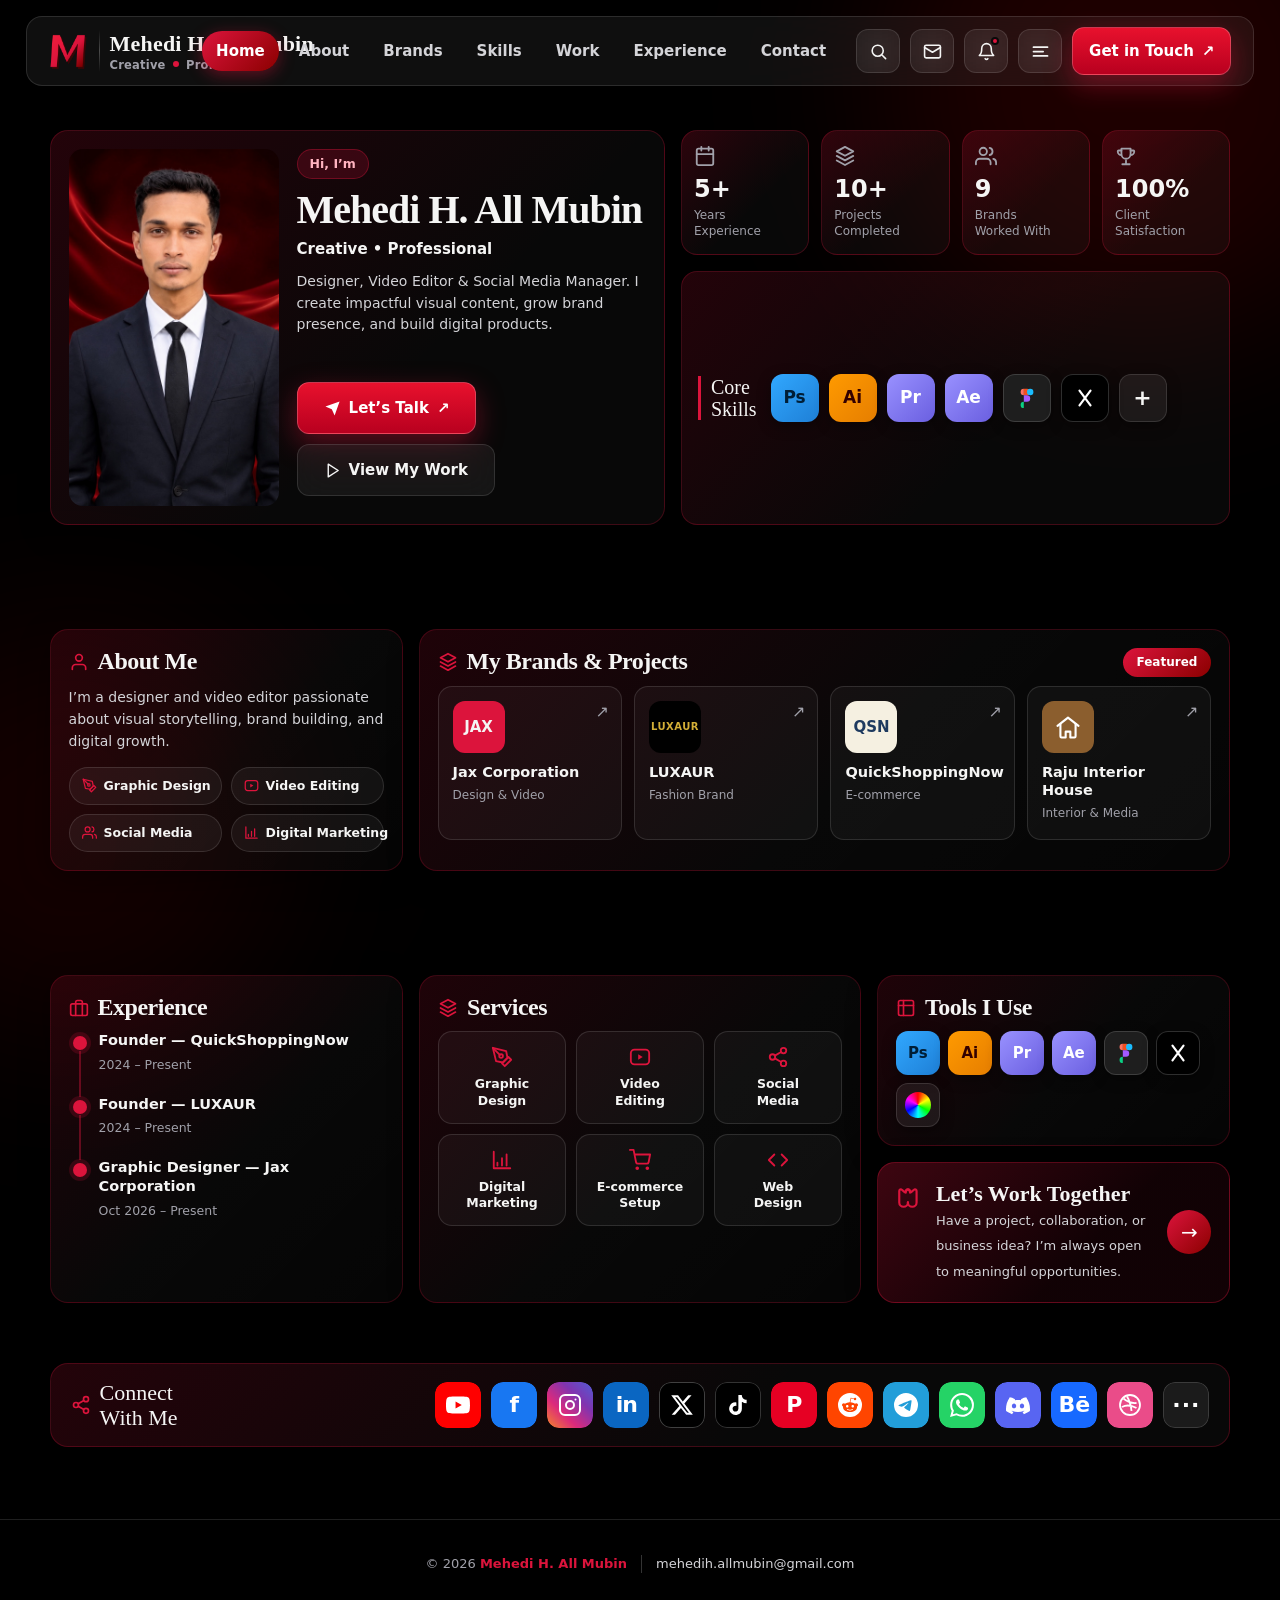
==== index.html @ 936b5dd9 "#mawa login: either username or email + password" ====
<!DOCTYPE html>
<!-- 01. index.html - Mehedi H. All Mubin personal website: page structure.
     Styles: 02. styles.css | Reviews logic: 03. reviews.js | Social links: 05. social.js | Header: 06. header.js | Community links: 13. community.js | Brands: 14. brands.js | Blog: 15. blog.js | Texts: 16. texts.js | Docs: 04. README.md -->
<html lang="en">
<head>
<meta charset="UTF-8">
<meta name="viewport" content="width=device-width, initial-scale=1.0">
<title>Mehedi H. All Mubin — Designer, Video Editor &amp; Social Media Manager</title>
<meta name="description" content="Mehedi H. All Mubin — designer, video editor and social media manager. Founder of QuickShoppingNow and LUXAUR. Portfolio at the bottom of this page.">
<link rel="icon" type="image/png" href="m-logo.png">
<style>/* 02. styles.css - Mehedi H. All Mubin personal website: design system.
   Red glass interim design (Nov 2026). Vantablack background, blood red
   glow, crimson highlight, glass cards with 16px backdrop blur.
   Design tokens live in :root.
   Sections: base, header, hero, portrait, sections, timeline, cards,
   contact, connect, reviews, toast, admin, responsive. */
  :root{
    --bg:#000000; --blood:#8B0000; --crimson:#DC143C;
    --glass:rgba(255,255,255,.06); --glass-border:rgba(255,255,255,.12);
    --text:#F5F5F4; --muted:#A1A1AA; --muted2:#D4D4D8;
    --crimson-soft:rgba(220,20,60,.35); --blood-soft:rgba(139,0,0,.25);
    --amber:#FBBF24; --green:#22C55E;
    --radius:18px;
  }
  *{box-sizing:border-box;margin:0;padding:0}
  html{scroll-behavior:smooth}
  body{background:var(--bg);color:var(--text);
    font-family:'Space Grotesk','Archivo',system-ui,-apple-system,'Segoe UI',sans-serif;
    font-size:16px;line-height:1.6;overflow-x:hidden}
  ::selection{background:var(--crimson);color:#fff}
  a{color:var(--crimson)}
  a:focus-visible,button:focus-visible,input:focus-visible{outline:3px solid var(--crimson);outline-offset:2px}
  .wrap{position:relative;z-index:1;max-width:min(96vw,2400px);margin:0 auto;padding:0 24px}
  .crimson{color:var(--crimson)}
  .label{font-size:12px;font-weight:700;letter-spacing:2.5px;text-transform:uppercase;color:var(--crimson)}
  .label::before{content:"";display:inline-block;width:28px;height:2px;background:var(--blood);vertical-align:middle;margin-right:10px}
  h2{font-size:clamp(28px,4vw,30px);letter-spacing:-.5px;line-height:1.15;font-weight:700;margin:10px 0 8px}
  .sec-sub{color:var(--muted);max-width:640px;font-size:17px;margin-bottom:26px}
  .rule{height:1px;background:linear-gradient(90deg,var(--blood),transparent);border:0;margin:8px 0 26px}
  .glow{position:fixed;border-radius:50%;filter:blur(90px);pointer-events:none;z-index:0}
  .glow-a{width:520px;height:520px;top:-180px;right:-120px;background:rgba(139,0,0,.22)}
  .glow-b{width:420px;height:420px;bottom:-140px;left:-140px;background:rgba(139,0,0,.14)}

  /* Header */
  header{position:sticky;top:16px;z-index:20}
  .head{display:flex;align-items:center;justify-content:space-between;gap:16px;min-height:60px;
    background:var(--glass);border:1px solid var(--glass-border);border-radius:16px;
    backdrop-filter:blur(16px);-webkit-backdrop-filter:blur(16px);padding:10px 22px}
  .brand{display:flex;align-items:center;gap:10px;text-decoration:none;color:var(--text);font-weight:700;font-size:18px;letter-spacing:.5px}
  .brand .mark{width:38px;height:38px;object-fit:contain;display:block;flex:none}
  .brand small{color:var(--crimson)}
  .brand-text{display:flex;flex-direction:column;align-items:flex-start;line-height:1.25;min-width:0}
  .brand-name{font-size:17px;font-weight:700;color:var(--text);white-space:nowrap}
  .brand-sub{font-size:11px;font-weight:600;color:var(--muted);letter-spacing:.4px;white-space:nowrap}
  .brand-sub i{color:var(--crimson);font-style:normal;margin:0 2px}
  /* Inline nav (home page): sections + pages, Home is the active red pill. */
  .links{display:flex;align-items:center;gap:6px}
  .links a{color:var(--muted2);text-decoration:none;font-weight:600;font-size:15px;padding:8px 16px;border-radius:999px;transition:color .2s,background .2s;white-space:nowrap}
  .links a:hover{color:var(--text)}
  .links a.active{color:#fff;background:var(--crimson);box-shadow:0 4px 16px rgba(220,20,60,.4)}
  /* Contact page (dashboard layout) */
  .contact-hero{display:flex;gap:48px;align-items:center;padding:28px 0 8px}
  /* Contact page: tighter spacing (no big empty gaps between sections). */
  .contact-page section{padding:12px 0}
  .contact-page .panel{margin:12px 0}
  .contact-page footer{margin-top:32px}
  .contact-intro{flex:1 1 340px;min-width:0}
  .contact-eyebrow{display:flex;align-items:center;gap:14px;color:var(--muted2);font-size:13px;font-weight:800;letter-spacing:.22em;text-transform:uppercase;margin:0 0 18px}
  .contact-intro h1{font-size:clamp(38px,4.5vw,64px);line-height:1.05;margin:0 0 18px}
  .contact-intro p{color:var(--muted);font-size:17px;line-height:1.65;margin:0;max-width:480px}
  .contact-cards{flex:1 1 640px;display:grid;grid-template-columns:repeat(2,1fr);gap:16px;min-width:0}
  .contact-card{display:flex;flex-direction:column;gap:14px;background:var(--glass);border:1px solid var(--glass-border);border-radius:18px;padding:22px}
  .contact-icon{display:inline-flex;align-items:center;justify-content:center;width:52px;height:52px;border-radius:14px;background:rgba(255,255,255,.06);border:1px solid var(--glass-border)}
  .contact-card-text b{display:block;font-size:17px;color:var(--text)}
  .contact-card-text span{display:block;font-size:13px;color:var(--muted);margin-top:3px}
  .contact-btn{margin-top:auto;justify-content:center}
  .btn-wa{background:transparent;border:1px solid rgba(37,211,102,.6);color:#25D366}
  .btn-wa:hover{border-color:#25D366;background:rgba(37,211,102,.12)}
  .panel{background:var(--glass);border:1px solid var(--glass-border);border-radius:20px;padding:28px;margin:28px 0}
  .panel-head{display:flex;align-items:center;gap:18px;flex-wrap:wrap}
  .panel-head h2{display:flex;align-items:center;gap:12px;margin:0;font-size:24px;white-space:nowrap}
  .panel-div{width:1px;height:26px;background:rgba(255,255,255,.18)}
  .panel-head p{margin:0;color:var(--muted);font-size:15px}
  .brand-tiles{display:grid;gap:12px;margin-top:24px}
  .brand-tiles.cols-16{grid-template-columns:repeat(16,1fr)}
  .brand-tiles.cols-8{grid-template-columns:repeat(8,1fr)}
  .brand-tiles.cols-9{grid-template-columns:repeat(9,1fr)}
  .brand-tiles.two{grid-template-columns:repeat(2,1fr)}
  .brand-tile{display:flex;flex-direction:column;align-items:center;gap:10px;background:rgba(255,255,255,.04);border:1px solid var(--glass-border);border-radius:14px;padding:18px 8px 14px;text-decoration:none;color:var(--text);text-align:center;transition:transform .2s,border-color .2s}
  .brand-tile:hover{transform:translateY(-3px);border-color:var(--crimson-soft)}
  .brand-tile>span:nth-child(2){font-weight:600;font-size:13px;line-height:1.3}
  .brand-tile small{color:var(--muted);font-size:12px;margin-top:-6px;line-height:1.3}
  .brand-tile.wide{flex-direction:row;justify-content:flex-start;gap:14px;padding:18px 20px;text-align:left}
  .brand-tile.wide>span:nth-child(2){font-size:16px}
  .brand-tile.wide small{margin-top:2px}
  .bl{display:inline-flex;align-items:center;justify-content:center;width:52px;height:52px;border-radius:14px;color:#fff;font-weight:800;flex:none}
  .bl-fb{background:#1877F2;font-size:30px}
  .bl-ig{background:linear-gradient(45deg,#F58529,#DD2A7B,#8134AF,#515BD4)}
  .bl-yt{background:#FF0000}
  .bl-li{background:#0A66C2;font-size:24px;letter-spacing:-1px}
  .bl-tk{background:#000;border:1px solid rgba(255,255,255,.2)}
  .bl-pi{background:#E60023;font-size:28px}
  .bl-ru{background:#7AB648}
  .bl-th{background:#000;border:1px solid rgba(255,255,255,.25);font-size:26px}
  .bl-x{background:#000;border:1px solid rgba(255,255,255,.25)}
  .bl-tg{background:#229ED9}
  .bl-vi{background:#1AB7EA;font-size:28px}
  .bl-sc{background:#FFFC00}
  .bl-re{background:#FF4500}
  .bl-tu{background:#36465D;font-size:28px}
  .bl-di{background:#5865F2}
  .bl-wa{background:#25D366}
  .bl-be{background:#1769FF;font-size:22px}
  .bl-dr{background:#EA4C89}
  .bl-as{background:#2B2B2B;font-size:22px}
  .bl-sh{background:#EE2C24;font-size:26px}
  .bl-is{background:#000;border:1px solid rgba(255,255,255,.25);font-size:22px}
  .bl-al{background:#00B140;font-size:26px}
  .bl-dp{background:#000;border:1px solid rgba(255,255,255,.25)}
  .bl-dt{background:#8CC63F;font-size:26px}
  .bl-rf{background:#FFC107}
  .bl-fp{background:#1A73E8}
  .duo-panels{display:grid;grid-template-columns:1fr 2fr;gap:24px;align-items:start}
  .duo-panels .panel{margin:0}
  .head-left{display:flex;align-items:center;gap:14px;min-width:0}
  .head-right{display:flex;align-items:center;gap:10px}
  .icon-btn{display:inline-flex;align-items:center;justify-content:center;min-width:44px;min-height:44px;width:44px;height:44px;
    background:var(--glass);border:1px solid var(--glass-border);border-radius:12px;color:var(--text);cursor:pointer;text-decoration:none;
    backdrop-filter:blur(16px);-webkit-backdrop-filter:blur(16px);transition:border-color .2s,background .2s,color .2s;flex:none}
  .icon-btn:hover{border-color:var(--crimson-soft);background:rgba(139,0,0,.25);color:#fff}
  .menu-btn .close-ic{display:none}
  .menu-btn.open .menu-ic{display:none}
  .menu-btn.open .close-ic{display:block}
  .drawer-backdrop{position:fixed;inset:0;z-index:65;background:rgba(0,0,0,.6);backdrop-filter:blur(2px);-webkit-backdrop-filter:blur(2px);
    opacity:0;visibility:hidden;transition:opacity .3s ease,visibility 0s .3s}
  .drawer-backdrop.open{opacity:1;visibility:visible;transition:opacity .3s ease}
  .drawer{position:fixed;top:0;left:0;z-index:70;height:100vh;height:100dvh;width:min(320px,86vw);
    background:rgba(10,10,10,.97);border-right:1px solid var(--glass-border);
    backdrop-filter:blur(16px);-webkit-backdrop-filter:blur(16px);
    transform:translateX(-105%);visibility:hidden;transition:transform .3s ease,visibility 0s .3s;
    display:flex;flex-direction:column;padding:22px 20px 28px}
  .drawer.open{transform:none;visibility:visible;transition:transform .3s ease}
  .drawer-head{display:flex;align-items:center;justify-content:space-between;margin-bottom:18px}
  .drawer-title{display:flex;align-items:center;gap:10px;font-weight:700;font-size:18px}
  .drawer-title .mark{width:38px;height:38px;object-fit:contain;display:block;flex:none}
  .drawer-nav{display:flex;flex-direction:column;gap:4px}
  .drawer-nav a{display:flex;align-items:baseline;gap:14px;text-decoration:none;color:var(--text);font-weight:700;font-size:18px;
    padding:13px 14px;border-radius:12px;transition:background .2s ease}
  .drawer-nav a:hover{background:rgba(139,0,0,.18)}
  .drawer-nav .num{font-size:12px;font-weight:800;color:var(--crimson);letter-spacing:.08em}
  .drawer-foot{margin-top:auto;padding-top:20px;border-top:1px solid var(--glass-border);color:var(--muted);font-size:13px}
  .drawer-foot span{display:block;margin-bottom:4px}
  .drawer-foot a{color:var(--text);font-weight:700;text-decoration:none;word-break:break-all}
  .drawer-foot a:hover{color:var(--crimson)}
  .search-overlay{position:fixed;inset:0;z-index:70;background:rgba(0,0,0,.6);backdrop-filter:blur(4px);-webkit-backdrop-filter:blur(4px);
    display:flex;align-items:flex-start;justify-content:center;padding:96px 16px 16px;
    opacity:0;visibility:hidden;transition:opacity .25s ease,visibility 0s .25s}
  .search-overlay.open{opacity:1;visibility:visible;transition:opacity .25s ease}
  .search-box{width:100%;max-width:560px;background:#0A0A0A;border:1px solid var(--glass-border);border-radius:20px;
    box-shadow:0 30px 80px rgba(0,0,0,.6);padding:10px;transform:translateY(-8px);transition:transform .25s ease}
  .search-overlay.open .search-box{transform:none}
  .search-row{display:flex;align-items:center;gap:10px;padding:6px 8px}
  .search-row svg{flex:none;color:var(--muted)}
  .search-row input{flex:1;background:none;border:0;outline:0;color:var(--text);font:inherit;font-size:16px;min-width:0}
  .search-row input::placeholder{color:var(--muted)}
  .search-results{display:flex;flex-direction:column;gap:2px;max-height:50vh;overflow-y:auto}
  .search-result{display:flex;flex-direction:column;align-items:flex-start;gap:2px;width:100%;text-align:left;background:none;border:0;
    color:var(--text);font:inherit;padding:11px 12px;border-radius:12px;cursor:pointer}
  .search-result:hover,.search-result.active{background:rgba(139,0,0,.18)}
  .search-result .sr-title{font-weight:700;font-size:15px}
  .search-result .sr-sec{font-size:12px;font-weight:800;letter-spacing:.08em;text-transform:uppercase;color:var(--crimson)}
  .search-result .sr-snip{font-size:13px;color:var(--muted)}
  .search-empty{padding:16px 12px;color:var(--muted);font-size:14px}
  .btn{display:inline-flex;align-items:center;justify-content:center;gap:8px;min-height:48px;padding:13px 26px;border-radius:12px;font-weight:600;font-size:15px;text-decoration:none;cursor:pointer;border:1px solid transparent;transition:transform .2s ease,box-shadow .2s ease,background .2s ease}
  .btn-solid{background:var(--crimson);color:#fff;box-shadow:0 8px 30px rgba(220,20,60,.35)}
  .btn-solid:hover{transform:translateY(-2px);box-shadow:0 12px 36px rgba(220,20,60,.45)}
  .btn-glass{background:var(--glass);color:var(--text);border-color:var(--glass-border);backdrop-filter:blur(16px);-webkit-backdrop-filter:blur(16px)}
  .btn-glass:hover{background:rgba(139,0,0,.25)}
  .btn-sm{min-height:44px;padding:9px 18px;font-size:14px;border-radius:10px}
  .btn svg{flex:none}

  /* Hero (Option A) */
  .hero{position:relative;padding:88px 0 72px;overflow:hidden}
  .hero-grid{position:relative;z-index:1;display:grid;grid-template-columns:1.08fr .92fr;gap:48px;align-items:center}
  .greet{display:flex;align-items:center;gap:14px;font-size:19px;font-weight:600;color:var(--text);margin-bottom:14px}
  .greet-dash{width:44px;height:3px;background:var(--crimson);border-radius:2px;flex:none}
  h1{font-size:clamp(34px,4.8vw,52px);line-height:1.08;letter-spacing:-1px;font-weight:700;margin:0 0 20px}
  .role-ribbon{display:inline-block;background:rgba(255,255,255,.05);border:1px solid rgba(220,20,60,.55);color:#fff;
    font-size:clamp(14px,1.6vw,19px);font-weight:700;padding:11px 24px;margin-bottom:22px;border-radius:999px}
  .role-ribbon b{font-weight:700}
  .name-red{background:linear-gradient(90deg,#FF5C7A,#DC143C 60%,#FF2E4D);-webkit-background-clip:text;background-clip:text;color:transparent}
  .hero-desc{color:var(--muted);font-size:17px;max-width:560px;margin-bottom:28px;line-height:1.65}
  /* Hero stats: 3 numbers with icons, divided by thin lines. */
  .hero-stats{display:flex;align-items:stretch;margin-bottom:32px;flex-wrap:wrap}
  .hero-stat{display:flex;align-items:center;gap:12px;padding:0 22px;border-left:1px solid rgba(255,255,255,.14)}
  .hero-stat:first-child{padding-left:0;border-left:0}
  .hero-stat svg{color:var(--crimson);flex:none}
  .hero-stat b{display:block;font-size:17px;color:var(--text);line-height:1.25}
  .hero-stat span{display:block;font-size:13px;color:var(--muted)}
  /* Hero social icons: small circles after the CTAs. */
  .hero-social{display:flex;align-items:center;gap:12px;margin-top:26px}
  .hero-social-div{width:32px;height:1px;background:rgba(255,255,255,.25)}
  .hero-social a{display:inline-flex;align-items:center;justify-content:center;width:42px;height:42px;border-radius:50%;background:var(--glass);border:1px solid var(--glass-border);color:var(--text);text-decoration:none;transition:border-color .2s,background .2s}
  .hero-social a:hover{border-color:var(--crimson-soft);background:rgba(139,0,0,.25)}
  .hero-social svg{width:18px;height:18px}
  .exp-line{display:flex;align-items:center;gap:10px;color:var(--muted2);font-size:17px;margin-bottom:32px}
  .exp-line svg{color:var(--crimson);flex:none}
  .exp-line b{color:var(--text)}
  .cta-row{display:flex;gap:14px;flex-wrap:wrap}
  .btn-red{background:linear-gradient(180deg,#E8112D,#B8001F);color:#fff;border-color:rgba(255,255,255,.22);box-shadow:0 10px 28px rgba(220,20,60,.4)}
  .btn-red:hover{transform:translateY(-2px);box-shadow:0 14px 34px rgba(220,20,60,.5)}
  .portrait-wrap{position:relative;justify-self:center;width:100%;max-width:300px}
  .portrait-ring{position:absolute;width:88%;aspect-ratio:1;border:2px solid rgba(220,20,60,.55);border-radius:50%;
    top:-9%;right:-11%;box-shadow:0 0 60px rgba(220,20,60,.35);pointer-events:none}
  .portrait{position:relative;z-index:1;width:100%;background:var(--glass);border:1px solid rgba(220,20,60,.45);
    border-radius:20px;padding:12px;backdrop-filter:blur(16px);-webkit-backdrop-filter:blur(16px);
    box-shadow:0 0 44px rgba(220,20,60,.22),0 24px 60px rgba(0,0,0,.5)}
  .portrait img{display:block;width:100%;height:auto;border-radius:12px}
  /* Floating glass cards over the portrait (desktop only). */
  .float-card{position:absolute;z-index:2;display:flex;align-items:center;gap:12px;background:rgba(20,10,12,.72);border:1px solid rgba(220,20,60,.4);border-radius:16px;padding:14px 18px;backdrop-filter:blur(12px);-webkit-backdrop-filter:blur(12px);box-shadow:0 16px 40px rgba(0,0,0,.5)}
  .float-card svg{color:var(--crimson);flex:none}
  .float-card b{display:block;font-size:15px;color:var(--text)}
  .float-card span{display:block;font-size:12px;color:var(--muted);margin-top:2px}
  .float-expert{top:6%;right:-8%}
  .float-flow{bottom:8%;left:-14%}
  .hero-streaks{position:absolute;left:0;bottom:0;width:100%;height:90px;pointer-events:none;z-index:0}
  /* Sections */
  section{padding:44px 0;position:relative;scroll-margin-top:84px}
  .about-grid{display:grid;grid-template-columns:1.15fr .85fr;gap:48px;align-items:center}
  .about-text h2{display:flex;align-items:center;gap:14px}
  .about-text p{color:var(--muted);font-size:17px;margin-bottom:16px}
  .about-text p b{color:var(--crimson)}
  .dash{width:34px;height:3px;background:var(--crimson);border-radius:2px;flex:none}
  .brand-card{display:flex;align-items:center;justify-content:space-around;gap:8px;background:var(--glass);
    border:1px solid var(--glass-border);border-radius:18px;padding:26px 20px;
    backdrop-filter:blur(16px);-webkit-backdrop-filter:blur(16px);
    box-shadow:0 0 40px rgba(220,20,60,.18),0 20px 50px rgba(0,0,0,.45)}
  .brand-logo{display:flex;flex-direction:column;align-items:center;gap:12px;text-align:center}
  .brand-logo span{font-weight:700;font-size:17px;color:var(--text)}
  .brand-logo small{font-size:12px;color:var(--muted);font-weight:500;margin-top:-6px}
  .brand-logo:last-child span{letter-spacing:3px}
  .brand-div{width:1px;align-self:stretch;background:linear-gradient(180deg,transparent,rgba(255,255,255,.25),transparent)}
  .skills{margin-top:44px}
  .skills-head{display:flex;align-items:center;justify-content:space-between;gap:16px;margin-bottom:22px}
  .skills-head h2{margin:0}
  .view-all{color:var(--crimson);font-weight:700;font-size:15px;text-decoration:none;white-space:nowrap}
  .view-all:hover{text-decoration:underline}
  .skills h2{display:flex;align-items:center;gap:14px;margin-bottom:22px}
  .skills-grid{display:grid;grid-template-columns:repeat(4,1fr);gap:14px}
  .skill{position:relative;overflow:hidden;display:flex;flex-direction:column;align-items:flex-start;gap:12px;background:var(--glass);
    border:1px solid var(--glass-border);border-radius:14px;padding:22px 20px;
    transition:transform .2s ease,border-color .2s ease}
  .skill::after{content:"";position:absolute;left:12%;right:12%;bottom:0;height:2px;
    background:linear-gradient(90deg,transparent,rgba(220,60,.8),transparent);border-radius:2px}
  .skill:hover{transform:translateY(-3px);border-color:var(--crimson-soft)}
  .skill-icon{display:inline-flex;align-items:center;justify-content:center;width:52px;height:52px;border-radius:14px;background:rgba(139,0,0,.28);border:1px solid rgba(220,20,60,.35);color:var(--crimson)}
  .skill-icon svg{color:var(--crimson)}
  .skill h3{margin:0;font-size:17px;font-weight:700;color:var(--text)}
  .skill p{margin:0;color:var(--muted);font-size:14px;line-height:1.6}
  /* Timeline */
  .timeline{border-left:2px solid rgba(220,20,60,.4);margin-left:8px;padding-left:30px;display:grid;gap:0}
  .timeline>div{position:relative;padding-bottom:34px}
  .timeline>div:last-child{padding-bottom:0}
  .timeline>div::before{content:"";position:absolute;left:-37px;top:6px;width:12px;height:12px;border-radius:50%;background:var(--bg);border:2px solid var(--crimson)}
  .timeline>div.current::before{background:var(--crimson);border-color:var(--crimson);box-shadow:0 0 14px var(--crimson)}
  .timeline .when{font-size:13px;font-weight:800;color:var(--crimson);letter-spacing:.08em;text-transform:uppercase}
  .timeline .now{display:inline-block;background:var(--crimson);color:#fff;font-size:11px;font-weight:800;letter-spacing:.1em;text-transform:uppercase;padding:3px 9px;border-radius:999px;margin-left:8px;vertical-align:2px}
  .timeline h3{margin:6px 0 4px;font-size:20px;font-weight:800;line-height:1.25}
  .timeline p{margin:0;color:var(--muted);font-size:15px;max-width:660px}

  /* Cards */
  .grid{display:grid;grid-template-columns:repeat(3,1fr);gap:18px}
  .card{background:var(--glass);border:1px solid var(--glass-border);border-radius:18px;padding:26px 24px;
    backdrop-filter:blur(16px);-webkit-backdrop-filter:blur(16px);transition:border-color .25s,transform .25s}
  .card:hover{transform:translateY(-3px);border-color:rgba(220,20,60,.55)}
  .card h3{margin:0 0 8px;font-size:18px;font-weight:800;line-height:1.25}
  .card p{margin:0;color:var(--muted);font-size:14px}
  .tag{display:inline-block;font-size:12px;font-weight:800;letter-spacing:.1em;text-transform:uppercase;color:var(--crimson);margin-bottom:10px}
  .card .bar{display:block;height:5px;border-radius:99px;background:var(--blood);margin-bottom:18px;width:44px}
  .tile{height:150px;border-radius:18px;overflow:hidden;border:1px solid var(--glass-border);
    background:linear-gradient(135deg,#0a0a0a 0%,#1a0505 55%,#2b0000 100%);
    color:#fff;display:flex;align-items:flex-end;justify-content:space-between;padding:16px 20px;font-weight:900;font-size:28px;letter-spacing:-.02em;margin-bottom:18px}
  .tile span{font-size:12px;font-weight:800;letter-spacing:.12em;color:#FCA5A5}
  .tile.dark{background:linear-gradient(135deg,#0a0a0a,#1a0505)}
  .tile.light{background:linear-gradient(135deg,#1a0505,#2b0000)}

  /* Contact */
  .contact-box{background:var(--glass);border:1px solid var(--glass-border);border-radius:20px;padding:36px;text-align:center;
    backdrop-filter:blur(16px);-webkit-backdrop-filter:blur(16px);position:relative;overflow:hidden}
  .contact-box h2{margin-bottom:6px}
  .contact-box p{color:var(--muted);margin:12px auto 22px;max-width:560px}
  .contact-box a.mail{color:#fff;font-weight:800;font-size:clamp(17px,3vw,22px);text-decoration:none;border-bottom:3px solid var(--crimson);word-break:break-all}
  .contact-box a.mail:hover{color:var(--crimson)}

  footer{margin-top:72px;border-top:1px solid var(--glass-border);padding:34px 0 44px;color:var(--muted);font-size:13px;text-align:center}
  footer .wrap{display:flex;justify-content:space-between;gap:16px;flex-wrap:wrap}
  footer b{color:var(--crimson)}

  /* Reviews */
  [hidden]{display:none!important}
  .reviews-head{display:flex;align-items:flex-end;justify-content:space-between;gap:20px;flex-wrap:wrap}
  .reviews-head .sec-sub{margin-bottom:0}
  .review-summary{display:flex;align-items:center;gap:10px;margin:6px 0 22px;font-weight:700;font-size:16px}
  .stars{display:inline-flex;gap:2px;vertical-align:-3px}
  .stars svg{width:18px;height:18px}
  .stars .on{color:var(--amber)}
  .stars .off{color:rgba(161,161,170,.35)}
  .review-grid{display:grid;grid-template-columns:repeat(3,1fr);gap:20px;margin-top:4px}
  .review-card .who{display:flex;align-items:center;gap:12px;margin-bottom:10px}
  .review-card .avatar{width:42px;height:42px;border-radius:50%;background:var(--blood);display:flex;align-items:center;justify-content:center;font-weight:800;font-size:17px;color:#fff;flex:none}
  .review-card .who b{display:block;line-height:1.3}
  .review-card .who span{font-size:13px;color:var(--muted)}
  .review-card .stars{margin-bottom:10px}
  .empty-state{border:1.5px dashed var(--glass-border);border-radius:var(--radius);padding:38px 26px;text-align:center;background:var(--glass)}
  .empty-state h3{font-size:20px;font-weight:800;margin-bottom:8px}
  .empty-state p{color:var(--muted);max-width:480px;margin:0 auto 18px}
  #review-widget{margin-bottom:6px}
  #review-widget:empty{display:none}
  /* Toast */
  .toast{position:fixed;left:50%;bottom:24px;transform:translateX(-50%);background:#0A0A0A;border:1px solid var(--glass-border);color:var(--text);padding:13px 22px;border-radius:999px;box-shadow:0 16px 40px rgba(0,0,0,.65);z-index:60;font-size:14px;font-weight:600;max-width:92vw;text-align:center}
  /* Admin */
  .admin-link{background:none;border:0;padding:0;color:var(--muted);font:inherit;font-size:13px;cursor:pointer;text-decoration:underline;text-underline-offset:3px}
  .admin-link:hover{color:var(--crimson)}
  .modal{position:fixed;inset:0;z-index:50;background:rgba(0,0,0,.72);backdrop-filter:blur(4px);-webkit-backdrop-filter:blur(4px);display:flex;align-items:flex-start;justify-content:center;padding:40px 16px;overflow-y:auto}
  .modal-box{width:100%;max-width:560px;background:#0A0A0A;border:1px solid var(--glass-border);border-radius:22px;padding:26px;box-shadow:0 30px 80px rgba(0,0,0,.6)}
  .modal-head{display:flex;justify-content:space-between;align-items:center;gap:12px}
  .modal-head h3{font-size:21px;font-weight:800}
  .modal-close{background:var(--glass);border:1px solid var(--glass-border);color:var(--text);width:40px;height:40px;border-radius:12px;font-size:20px;line-height:1;cursor:pointer;flex:none}
  .modal .note{font-size:14px;color:var(--muted);margin-top:8px}
  .modal label{display:block;font-weight:700;font-size:14px;margin:18px 0 6px}
  .modal input[type=url],.modal input[type=text],.modal textarea,.modal select{width:100%;background:rgba(255,255,255,.05);border:1px solid var(--glass-border);border-radius:12px;color:var(--text);padding:12px 14px;font:inherit;font-size:15px}
  .modal input::placeholder,.modal textarea::placeholder{color:var(--muted)}
  .modal textarea{resize:vertical}
  .modal select{width:auto}
  .modal .hint{font-size:13px;color:var(--muted);margin:5px 0 0}
  .modal h4{margin:24px 0 2px;font-size:16px;font-weight:800}
  .form-row{display:flex;gap:10px}
  .form-row input{flex:1}
  .form-row select{flex:none}
  .mr-item{display:flex;justify-content:space-between;gap:10px;align-items:center;background:var(--glass);border:1px solid var(--glass-border);border-radius:12px;padding:10px 12px;margin-top:8px;font-size:14px}
  .mr-item button{background:none;border:1px solid var(--glass-border);color:var(--crimson);border-radius:8px;padding:6px 10px;cursor:pointer;font-size:13px;font-weight:700}
  .saved-msg{color:var(--green);font-weight:700;font-size:14px;margin-top:14px}
  /* Connect */
  .social-groups{display:grid;gap:36px;margin-top:4px}
  .social-group h3{font-size:15px;font-weight:800;letter-spacing:.1em;text-transform:uppercase;color:var(--crimson);margin-bottom:14px}
  .social-grid{display:grid;grid-template-columns:repeat(4,1fr);gap:14px}
  .social-card{background:var(--glass);border:1px solid var(--glass-border);border-radius:16px;padding:20px 16px;
    backdrop-filter:blur(16px);-webkit-backdrop-filter:blur(16px);text-align:center;
    display:flex;flex-direction:column;align-items:center;gap:10px;transition:border-color .25s,transform .25s}
  .social-card:hover{transform:translateY(-3px);border-color:rgba(220,20,60,.55)}
  .social-card.linked{border-color:rgba(220,20,60,.55)}
  .social-icon{width:44px;height:44px;border-radius:12px;display:flex;align-items:center;justify-content:center;
    background:var(--blood-soft);border:1px solid var(--crimson-soft);font-size:16px;font-weight:800;color:var(--text)}
  .social-name{font-weight:700;font-size:15px}
  .social-tag{font-size:11px;color:var(--muted);font-weight:600;margin-top:-6px}
  .social-btn{min-height:40px;padding:8px 18px;font-size:13px}
  .social-card.linked .social-btn{background:var(--crimson);color:#fff;border-color:transparent;box-shadow:0 8px 24px rgba(220,20,60,.35)}
  .social-admin-list{display:grid;gap:10px;margin-top:6px}
  .social-admin-row label{margin:0 0 4px!important;font-size:13px!important}
  @media (max-width:1280px){
    .contact-hero{flex-direction:column;gap:28px}
    .contact-intro,.contact-cards{flex:none}
    .contact-cards{width:100%}
    .brand-tiles.cols-16{grid-template-columns:repeat(8,1fr)}
    .brand-tiles.cols-8{grid-template-columns:repeat(4,1fr)}
    .brand-tiles.cols-9{grid-template-columns:repeat(5,1fr)}
    .duo-panels{grid-template-columns:1fr}
  }
  @media (max-width:960px){.review-grid{grid-template-columns:1fr 1fr}}
  @media (max-width:520px){.review-grid{grid-template-columns:1fr}.modal-box{padding:20px 16px}}

  @media (max-width:960px){
    .hero-grid{grid-template-columns:1fr 180px;gap:20px;align-items:center}
    .hero-copy{text-align:left}
    .greet{justify-content:flex-start;font-size:17px}
    .greet-dash{width:32px}
    .role-ribbon{font-size:13px;padding:10px 18px;margin-bottom:16px}
    .hero-desc{font-size:15px;margin-bottom:22px}
    .hero-stats{margin-bottom:24px}
    .hero-stat{padding:0 14px}
    .hero-stat b{font-size:15px}
    .float-card{display:none}
    .exp-line{justify-content:flex-start;font-size:15px;margin-bottom:24px}
    .cta-row{justify-content:flex-start}
    .portrait-wrap{max-width:180px;margin:0}
    .about-grid{grid-template-columns:1fr;gap:32px}
    .skills-grid{grid-template-columns:repeat(2,1fr)}
    .grid{grid-template-columns:1fr 1fr}
    .social-grid{grid-template-columns:repeat(3,1fr)}
    .brand-tiles.cols-16{grid-template-columns:repeat(4,1fr)}
    .brand-tiles.cols-9{grid-template-columns:repeat(3,1fr)}
    .panel{padding:22px 18px}
    .panel-head h2{font-size:20px}
  }
  @media (max-width:820px){
    .head .btn{display:none}
    .hero{padding:56px 0 40px}
    .contact-box{padding:32px 22px}
    section{padding:44px 0}
  }
  @media (max-width:1080px){ .links{display:none} }
  @media (max-width:520px){
    .grid{grid-template-columns:1fr}
    .hero-grid{grid-template-columns:1fr 128px;gap:14px}
    section{padding:24px 0}
    footer{margin-top:32px}
    h1{font-size:24px}
    h2{font-size:22px}
    .head-right a[href^="mailto"]{display:none}
    .brand-name{font-size:14px}
    .brand-sub{display:none}
    .role-ribbon{font-size:12px;padding:9px 12px}
    .hero-desc{font-size:14px}
    .hero-stats{row-gap:10px}
    .hero-stat{padding:0 8px}
    .hero-stat svg{width:20px;height:20px}
    .hero-stat b{font-size:13px}
    .hero-stat span{font-size:11px}
    .skill h3{font-weight:600}
    .brand-logo span{font-weight:600}
    .contact-intro h1{font-size:28px}
    .contact-cards{grid-template-columns:1fr}
    .brand-tiles.cols-16{grid-template-columns:repeat(3,1fr)}
    .brand-tiles.cols-8{grid-template-columns:repeat(2,1fr)}
    .brand-tiles.cols-9{grid-template-columns:repeat(2,1fr)}
    .brand-tiles.two{grid-template-columns:1fr}
    .brand-tile.wide{flex-direction:column;text-align:center;justify-content:center}
    .panel-head h2{font-size:18px}
    .exp-line{font-size:13px}
    .cta-row{flex-direction:column}
    .cta-row .btn{width:100%;padding:11px 16px;font-size:14px;min-height:44px}
    .portrait-wrap{max-width:128px}
    .portrait{padding:8px;border-radius:16px}
    .skills-grid{grid-template-columns:1fr}
    .brand-logo span{font-size:15px}
    .tile{height:104px}
    .social-grid{grid-template-columns:repeat(2,1fr)}
    .brand small{display:none}
  }
  /* Wide screens: use more of the viewport so the sides don't sit empty.
     Text stays readable because it lives in grid columns, not full-width lines. */
  @media (min-width:1600px){ .portrait-wrap{max-width:340px} }
  @media (min-width:1920px){ .hero-grid{gap:64px} .about-grid{gap:64px} .portrait-wrap{max-width:360px} }
  @media (prefers-reduced-motion:reduce){
    html{scroll-behavior:auto}
    *{transition:none!important;animation:none!important}
  }

  /* Pages (multi-page site): page header, brand cards, blog, CTA rows. */
  .page-head{padding:118px 0 10px;text-align:center}
  .page-head h2{font-size:clamp(32px,6vw,48px)}
  .page-head .sec-sub{margin-left:auto;margin-right:auto}
  .cta-row{text-align:center;padding:30px 0 10px}
  .cta-row p{color:var(--muted);margin:0 0 16px}
  .connect-note{text-align:center;color:var(--muted);margin:22px 0 0}
  .connect-note a{color:var(--crimson);text-decoration:underline;text-underline-offset:3px}
  .blog-list{padding:10px 0 40px}
  .empty-icon{font-size:30px;color:var(--crimson);margin-bottom:10px}
  .brand-card .who{display:flex;align-items:center;gap:12px;margin-bottom:12px}
  .brand-card .avatar{width:42px;height:42px;border-radius:50%;background:var(--blood);display:flex;align-items:center;justify-content:center;font-weight:800;font-size:15px;color:#fff;flex:none}
  .brand-card .who h3{margin:0;font-size:16px;font-weight:800;line-height:1.3}
  .brand-card .who span{font-size:13px;color:var(--muted)}
  .drawer-nav a.active{color:var(--crimson);background:rgba(139,0,0,.14)}

  /* Community section: join buttons (red border once a real invite is saved). */
  .community-card .btn{margin-top:16px}
  .community-join.linked{border-color:var(--crimson);background:rgba(220,20,60,.18)}

  /* Admin panel: notice, item lists, text editor, blog posts. */
  .admin-note{background:rgba(139,0,0,.16);border:1px solid var(--crimson);border-radius:12px;padding:14px 16px;font-size:14px;line-height:1.6;margin-bottom:18px}
  .admin-list{margin-top:14px;display:grid;gap:10px}
  .admin-item{background:var(--glass);border:1px solid var(--glass-border);border-radius:12px;padding:12px 14px}
  .admin-item-top{display:flex;align-items:baseline;gap:8px;flex-wrap:wrap}
  .admin-item-top span{font-weight:700;flex:1;min-width:140px}
  .admin-item-num{flex:none !important;min-width:0 !important;width:26px;height:26px;border-radius:8px;background:rgba(220,20,60,.16);border:1px solid rgba(220,20,60,.3);color:var(--crimson);font-size:12px;font-weight:800;display:inline-flex;align-items:center;justify-content:center}
  .admin-item p{color:var(--muted);font-size:13px;margin:6px 0 0}
  .admin-text-row{margin-bottom:12px}
  .admin-text-row label{margin:0 0 5px}
  #tx-list h5{font-size:15px;font-weight:800;margin:18px 0 10px;color:var(--crimson)}
  .blog-grid{display:grid;gap:18px;margin-bottom:8px}
  .blog-post h3{margin:0 0 4px}
  .blog-post .post-date{font-size:13px;color:var(--muted);margin-bottom:10px}
  .blog-post p{white-space:pre-line}

  /* ============ Admin dashboard (Option A, liquid glass) ============ */
  #admin-modal.admin-dash-modal{padding:0;align-items:stretch;justify-content:stretch;background:#050101;backdrop-filter:none;-webkit-backdrop-filter:none}
  .admin-dash{display:grid;grid-template-columns:272px minmax(0,1fr);width:100%;height:100%;min-height:0;background:
    radial-gradient(900px 500px at 85% -10%,rgba(220,20,60,.16),transparent 60%),
    radial-gradient(700px 500px at -10% 110%,rgba(139,0,0,.22),transparent 60%),
    #070101;color:var(--text);text-align:left}
  .admin-side{background:rgba(255,255,255,.03);border-right:1px solid rgba(255,255,255,.08);padding:22px 16px;display:flex;flex-direction:column;gap:18px;min-height:0;overflow-y:auto}
  .admin-side-brand{display:flex;align-items:center;gap:12px;padding:2px 8px 14px;border-bottom:1px solid rgba(255,255,255,.08)}
  .admin-side-brand .mark{width:40px;height:40px}
  .admin-side-brand-txt{display:flex;flex-direction:column;min-width:0}
  .admin-side-brand-txt b{font-size:13px;font-weight:800;white-space:nowrap}
  .admin-side-brand-txt span{font-size:11px;color:var(--muted)}
  .admin-nav{display:flex;flex-direction:column;gap:4px}
  .admin-nav-item{display:flex;align-items:center;gap:12px;width:100%;padding:11px 14px;border:0;border-radius:12px;background:transparent;color:var(--muted2);font:inherit;font-size:13px;font-weight:600;cursor:pointer;text-align:left}
  .admin-nav-item svg{flex:none}
  .admin-nav-item:hover{background:rgba(255,255,255,.05);color:var(--text)}
  .admin-nav-item.active{background:linear-gradient(90deg,#DC143C,#8B0000);color:#fff;box-shadow:0 8px 24px rgba(220,20,60,.35)}
  .admin-side-foot{margin-top:auto;display:flex;flex-direction:column;gap:8px}
  .admin-view-site{display:flex;align-items:center;justify-content:center;gap:8px;padding:12px;border-radius:12px;background:linear-gradient(90deg,#DC143C,#8B0000);color:#fff;font-weight:700;font-size:13px;text-decoration:none}
  .admin-logout{display:flex;align-items:center;gap:10px;padding:11px 14px;border:0;border-radius:12px;background:transparent;color:var(--muted2);font:inherit;font-size:13px;font-weight:600;cursor:pointer}
  .admin-logout:hover{background:rgba(255,255,255,.05);color:var(--text)}
  .admin-main{min-width:0;min-height:0;overflow-y:auto;padding:20px 26px 30px}
  .admin-topbar{display:flex;align-items:center;justify-content:space-between;gap:16px;padding:4px 0 18px}
  .admin-topbar h2{font-size:22px;font-weight:800;letter-spacing:-.01em;margin:0}
  .admin-top-sep{color:var(--crimson);font-weight:800;margin:0 6px}
  .admin-top-name{font-weight:600;color:var(--muted2);font-size:18px}
  .admin-top-actions{display:flex;align-items:center;gap:10px}
  .admin-icon-btn{position:relative;width:42px;height:42px;border-radius:12px;background:rgba(255,255,255,.05);border:1px solid var(--glass-border);color:var(--text);cursor:pointer;display:flex;align-items:center;justify-content:center}
  .admin-bell-dot{position:absolute;top:9px;right:10px;width:8px;height:8px;border-radius:50%;background:var(--crimson);border:2px solid #0A0A0A}
  .admin-avatar{width:42px;height:42px;border-radius:50%;background:rgba(255,255,255,.05);border:1px solid var(--glass-border);display:flex;align-items:center;justify-content:center;color:var(--text)}
  .admin-top-actions .modal-close{width:42px;height:42px}
  .admin-tabs{display:none}
  .admin-view{display:flex;flex-direction:column;gap:18px}
  .admin-stats{display:grid;grid-template-columns:repeat(6,1fr);gap:14px}
  .admin-stat{display:flex;gap:12px;align-items:flex-start;background:rgba(255,255,255,.04);border:1px solid rgba(255,255,255,.09);border-radius:16px;padding:16px}
  .admin-stat-ic{flex:none;width:42px;height:42px;border-radius:12px;background:rgba(220,20,60,.16);border:1px solid rgba(220,20,60,.3);display:flex;align-items:center;justify-content:center;color:var(--crimson)}
  .admin-stat-label{display:block;font-size:12px;color:var(--muted2);font-weight:600}
  .admin-stat-num{display:block;font-size:21px;font-weight:800;line-height:1.15}
  .admin-stat-sub{display:block;font-size:11px;color:var(--muted);margin-top:2px}
  .admin-trio{display:grid;grid-template-columns:1.7fr 1fr 1fr;gap:14px}
  .admin-trio>*{min-width:0}
  .admin-panel{background:rgba(255,255,255,.04);border:1px solid rgba(255,255,255,.09);border-radius:18px;padding:18px;min-width:0}
  .admin-panel-head{display:flex;align-items:center;justify-content:space-between;gap:10px;margin-bottom:14px}
  .admin-panel-head h3{font-size:14px;font-weight:800;display:flex;align-items:center;gap:8px;margin:0}
  .admin-panel-head h3 svg{color:var(--crimson);flex:none}
  .admin-panel-head select{background:rgba(255,255,255,.05);border:1px solid var(--glass-border);border-radius:10px;color:var(--text);padding:7px 10px;font:inherit;font-size:12px}
  .admin-empty-chart{display:flex;flex-direction:column;align-items:center;justify-content:center;text-align:center;gap:8px;min-height:170px;color:var(--muted);padding:10px}
  .admin-empty-chart svg{color:var(--crimson);opacity:.7}
  .admin-empty-chart b{color:var(--text);font-size:14px}
  .admin-empty-chart span{font-size:12px;line-height:1.55;max-width:340px}
  .admin-empty-chart-tall{min-height:220px}
  .admin-donut-wrap{display:flex;align-items:center;gap:16px}
  .admin-donut{flex:none;width:132px;height:132px;border-radius:50%;background:conic-gradient(#DC143C 0 0);display:flex;align-items:center;justify-content:center;position:relative}
  .admin-donut::after{content:"";position:absolute;inset:22px;border-radius:50%;background:#120404}
  .admin-donut span{position:relative;z-index:1;text-align:center;font-size:13px;font-weight:800;line-height:1.25}
  .admin-donut-legend{list-style:none;margin:0;padding:0;display:flex;flex-direction:column;gap:9px;font-size:12px;min-width:0}
  .admin-donut-legend li{display:flex;align-items:center;gap:8px;color:var(--muted2)}
  .admin-donut-legend .dot{flex:none;width:11px;height:11px;border-radius:3px}
  .admin-donut-legend b{margin-left:auto;color:var(--text);font-weight:700}
  .admin-quick-grid{display:grid;grid-template-columns:1fr 1fr;gap:10px}
  .admin-qa{display:flex;align-items:center;justify-content:center;gap:8px;padding:11px 8px;border-radius:12px;background:rgba(255,255,255,.05);border:1px solid var(--glass-border);color:var(--text);font:inherit;font-size:12px;font-weight:700;cursor:pointer;text-align:center;min-width:0;line-height:1.3}
  .admin-qa:hover{background:rgba(255,255,255,.09)}
  .admin-qa-red{background:linear-gradient(90deg,#DC143C,#8B0000);border-color:transparent;color:#fff}
  .admin-qa-red:hover{filter:brightness(1.1)}
  .admin-manage-grid{display:grid;grid-template-columns:repeat(6,1fr);gap:14px}
  .admin-mcard{display:flex;flex-direction:column;gap:10px}
  .admin-mcard-head{display:flex;align-items:center;gap:9px}
  .admin-mcard-ic{flex:none;width:34px;height:34px;border-radius:10px;background:rgba(220,20,60,.16);border:1px solid rgba(220,20,60,.3);display:flex;align-items:center;justify-content:center;color:var(--crimson)}
  .admin-mcard-head h3{font-size:13px;margin:0}
  .admin-mcard-sub{font-size:12px;color:var(--muted);margin:0}
  .admin-mcard-sub b{color:var(--text);font-size:14px}
  .admin-mcard-btn{margin-top:auto;width:100%}
  .admin-bottom{display:grid;grid-template-columns:1.4fr 1fr;gap:14px}
  .admin-link-btn{background:none;border:0;color:var(--muted2);font:inherit;font-size:12px;font-weight:700;cursor:pointer;padding:6px 8px;border-radius:8px}
  .admin-link-btn:hover{color:var(--text)}
  .admin-activity-list{list-style:none;margin:0;padding:0;display:flex;flex-direction:column}
  .admin-activity-list li{display:flex;align-items:center;gap:10px;padding:11px 4px;border-bottom:1px solid rgba(255,255,255,.07);font-size:13px}
  .admin-activity-list li:last-child{border-bottom:0}
  .admin-activity-list .act-ic{flex:none;width:30px;height:30px;border-radius:9px;background:rgba(255,255,255,.05);border:1px solid var(--glass-border);display:flex;align-items:center;justify-content:center;color:var(--crimson)}
  .admin-activity-list time{margin-left:auto;color:var(--muted);font-size:11px;white-space:nowrap}
  .admin-activity-empty{color:var(--muted);font-size:13px;padding:8px 4px}
  .admin-glance-grid{display:grid;grid-template-columns:1fr 1fr;gap:10px}
  .admin-glance-row{display:flex;align-items:center;justify-content:space-between;gap:10px;background:rgba(255,255,255,.04);border:1px solid rgba(255,255,255,.07);border-radius:12px;padding:11px 13px;font-size:13px}
  .admin-glance-row span{display:flex;align-items:center;gap:9px;color:var(--muted2)}
  .admin-glance-row svg{color:var(--crimson);flex:none}
  .admin-glance-row b{font-size:15px;font-weight:800}
  .admin-form-panel{max-width:760px}
  .admin-form-panel label{display:block;font-weight:700;font-size:13px;margin:18px 0 6px}
  .admin-add-btn{flex:none;display:inline-flex;align-items:center;gap:6px;padding:9px 14px;border:0;border-radius:999px;background:linear-gradient(90deg,#DC143C,#8B0000);color:#fff;font:inherit;font-size:12px;font-weight:700;cursor:pointer;white-space:nowrap}
  .admin-add-btn:hover{filter:brightness(1.12)}
  .admin-add-form{border:1px solid var(--glass-border);border-radius:14px;padding:14px;background:rgba(255,255,255,.03);margin:4px 0 16px}
  .admin-add-form label{margin:10px 0 6px}
  .admin-add-form label:first-child{margin-top:0}
  #sl-add-platform{width:100%}
  .admin-add-actions{display:flex;align-items:center;gap:10px;margin-top:14px}
  .admin-subhead{margin:20px 0 10px;font-size:14px;font-weight:800}
  .admin-social-list{list-style:none;margin:0 0 18px;padding:0;display:flex;flex-direction:column;gap:8px}
  .admin-social-row{display:flex;align-items:center;gap:11px;background:rgba(255,255,255,.04);border:1px solid rgba(255,255,255,.07);border-radius:12px;padding:9px 12px;min-width:0}
  .admin-social-row .sl-ic{flex:none;width:34px;height:34px;border-radius:10px;background:rgba(220,20,60,.16);border:1px solid rgba(220,20,60,.3);display:flex;align-items:center;justify-content:center;color:var(--crimson);font-size:15px;font-weight:800}
  .admin-social-row .sl-main{flex:1;min-width:0}
  .admin-social-row .sl-name{display:block;font-size:13px;font-weight:700}
  .admin-social-row .sl-link{display:block;font-size:12px;color:var(--muted);white-space:nowrap;overflow:hidden;text-overflow:ellipsis}
  .admin-social-row .sl-link.connected{color:var(--green)}
  .admin-social-row .sl-actions{flex:none;display:flex;align-items:center;gap:6px}
  .admin-social-row .sl-edit,.admin-social-row .sl-remove{border:1px solid var(--glass-border);background:rgba(255,255,255,.05);color:var(--text);font:inherit;font-size:12px;font-weight:700;border-radius:8px;padding:7px 10px;cursor:pointer}
  .admin-social-row .sl-remove{color:#F87171;border-color:rgba(248,113,113,.35)}
  .bl-custom{background:linear-gradient(135deg,#DC143C,#8B0000);font-size:26px}
  .admin-form-panel input[type=url],.admin-form-panel input[type=text],.admin-form-panel textarea,.admin-form-panel select{width:100%;background:rgba(255,255,255,.05);border:1px solid var(--glass-border);border-radius:12px;color:var(--text);padding:12px 14px;font:inherit;font-size:14px}
  .admin-form-panel input::placeholder,.admin-form-panel textarea::placeholder{color:var(--muted)}
  .admin-form-panel textarea{resize:vertical}
  .admin-form-panel select{width:auto}
  .admin-form-panel .hint{font-size:12px;color:var(--muted);margin:5px 0 0}
  .admin-form-panel h4{margin:24px 0 2px;font-size:14px;font-weight:800}
  @media (max-width:1280px){
    .admin-stats{grid-template-columns:repeat(3,1fr)}
    .admin-trio{grid-template-columns:1fr 1fr}
    .admin-analytics{grid-column:1 / -1}
    .admin-manage-grid{grid-template-columns:repeat(3,1fr)}
    .admin-bottom{grid-template-columns:1fr}
  }
  @media (max-width:960px){
    .admin-dash{grid-template-columns:1fr}
    .admin-side{display:none}
    .admin-side.open{display:flex;position:fixed;left:0;top:0;bottom:0;width:280px;max-width:84vw;z-index:55;background:#0D0202;box-shadow:30px 0 60px rgba(0,0,0,.6)}
    .admin-side-backdrop{position:fixed;inset:0;z-index:54;background:rgba(0,0,0,.6)}
    .admin-main{padding:14px 14px 26px}
    .admin-topbar{padding:2px 0 12px}
    .admin-topbar h2{font-size:18px}
    .admin-top-name{display:block;font-size:13px}
    .admin-top-sep{display:none}
    .admin-tabs{display:flex;align-items:center;gap:6px;overflow-x:auto;padding:10px 12px;margin-bottom:14px;background:rgba(255,255,255,.04);border:1px solid rgba(255,255,255,.09);border-radius:14px;position:relative;scrollbar-width:none}
    .admin-tabs::-webkit-scrollbar{display:none}
    .admin-tab{flex:none;display:flex;align-items:center;gap:7px;padding:9px 13px;border:0;border-radius:999px;background:transparent;color:var(--muted2);font:inherit;font-size:12px;font-weight:700;cursor:pointer;white-space:nowrap}
    .admin-tab.active{background:linear-gradient(90deg,#DC143C,#8B0000);color:#fff}
    .admin-tab-menu{padding:9px 10px}
    .admin-tab-more{padding:9px 10px}
    .admin-more-menu{position:absolute;top:calc(100% + 6px);right:8px;z-index:5;background:#160404;border:1px solid var(--glass-border);border-radius:12px;padding:6px;min-width:170px;box-shadow:0 18px 40px rgba(0,0,0,.6)}
    .admin-more-menu button{display:block;width:100%;text-align:left;background:none;border:0;color:var(--text);font:inherit;font-size:12px;font-weight:600;padding:10px 12px;border-radius:8px;cursor:pointer}
    .admin-more-menu button:hover{background:rgba(255,255,255,.07)}
    .admin-stats{grid-template-columns:repeat(4,1fr)}
    .admin-stat{padding:10px 8px;gap:8px;flex-direction:column;align-items:flex-start}
    .admin-stat-ic{width:32px;height:32px}
    .admin-stat-label{font-size:9px}
    .admin-stat-num{font-size:16px}
    .admin-stat-sub{display:none}
    .admin-donut{width:104px;height:104px}
    .admin-donut::after{inset:17px}
    .admin-donut span{font-size:11px}
    .admin-donut-wrap{flex-direction:column;gap:12px;align-items:center}
    .admin-donut-legend{width:100%;font-size:11px;gap:7px}
    .admin-manage-grid{grid-template-columns:1fr}
    .admin-mcard{flex-direction:row;align-items:center;gap:12px}
    .admin-mcard-head{flex:1;min-width:0}
    .admin-mcard-sub{flex:none;text-align:right}
    .admin-mcard-btn{flex:none;width:auto;margin-top:0;padding:9px 14px}
    .admin-glance-grid{grid-template-columns:1fr 1fr}
  }
  @media (max-width:520px){
    .admin-topbar h2{font-size:20px}
    .admin-stat{padding:9px 7px}
    .admin-stat-label{font-size:10px}
    .admin-stat-num{font-size:17px}
    .admin-donut-wrap{flex-direction:column;gap:12px}
    .admin-donut-legend{width:100%}
    .admin-quick-grid{grid-template-columns:1fr 1fr}
    .admin-qa{font-size:11px;padding:10px 6px}
    .admin-glance-grid{grid-template-columns:1fr}
    .admin-mcard{flex-wrap:wrap}
    .admin-mcard-sub{flex:1 1 100%;text-align:left}
    .admin-mcard-btn{width:100%}
  }

  /* ============ HOME REDESIGN (Option A, liquid glass) ============ */
  .home-head .brand-name{font-family:'Cormorant',serif;font-size:22px;font-weight:700;letter-spacing:.2px}
  .home-head .brand .mark{width:40px;height:40px}
  .home-head .links a{padding:9px 18px}
  .home-wrap{padding-top:22px}
  .home-grid{display:grid;grid-template-columns:400px minmax(0,1fr);gap:20px;align-items:stretch}
  /* Left portrait card: photo fills the card, info overlaid at the bottom. */
  .home-hero-card{position:relative;border-radius:20px;overflow:hidden;border:1px solid rgba(255,255,255,.12);background:#120404;min-height:640px;box-shadow:0 18px 50px rgba(0,0,0,.45)}
  .home-portrait{position:absolute;inset:0}
  .home-portrait img{width:100%;height:100%;object-fit:cover;object-position:center 20%;display:block}
  .home-hero-card::after{content:"";position:absolute;left:0;right:0;bottom:0;height:62%;background:linear-gradient(180deg,transparent,rgba(5,0,0,.55) 38%,rgba(5,0,0,.88));pointer-events:none}
  .home-hero-info{position:absolute;left:0;right:0;bottom:0;z-index:2;padding:22px 22px 20px}
  .home-hero-info h1{font-family:'Cormorant',serif;font-size:34px;line-height:1.08;margin:0 0 8px;color:#fff}
  .home-role{margin:0 0 12px;font-size:15px;color:rgba(255,255,255,.88)}
  .home-exp{display:flex;align-items:center;gap:8px;margin:0 0 16px;padding:9px 12px;border:1px solid rgba(255,255,255,.16);border-radius:999px;background:rgba(255,255,255,.08);backdrop-filter:blur(8px);font-size:13px;color:rgba(255,255,255,.92);width:fit-content;max-width:100%}
  .home-exp svg{flex:none;color:#fff}
  .home-hero-info .cta-row{display:flex;gap:10px;flex-wrap:wrap}
  /* Right panels. */
  .home-panels{display:flex;flex-direction:column;gap:20px;min-width:0}
  .home-panel{background:linear-gradient(135deg,rgba(255,255,255,.07),rgba(255,255,255,.02));border:1px solid rgba(255,255,255,.11);border-radius:18px;padding:20px 22px;backdrop-filter:blur(14px);box-shadow:0 12px 34px rgba(0,0,0,.35)}
  .home-panel h2{font-family:'Cormorant',serif;font-size:28px;margin:0;color:#fff}
  .home-panel h2::after{content:"";display:block;width:44px;height:3px;border-radius:2px;background:var(--crimson);margin-top:6px}
  .home-about{display:flex;align-items:center;gap:22px}
  .home-about h2{flex:none;width:170px}
  .home-about p{margin:0;font-size:15px;line-height:1.55;color:var(--muted2);border-left:1px solid rgba(255,255,255,.14);padding-left:22px}
  .home-skills{display:flex;align-items:center;gap:22px}
  .home-skills h2{flex:none;width:170px}
  .home-skill-tiles{flex:1;display:grid;grid-template-columns:repeat(6,1fr);gap:10px;min-width:0}
  .home-skill{display:flex;flex-direction:column;align-items:center;gap:8px;padding:14px 6px 12px;border-radius:14px;background:rgba(255,255,255,.05);border:1px solid rgba(255,255,255,.09);text-align:center}
  .home-skill-ic{color:var(--crimson);display:flex}
  .home-skill span:last-child{font-size:12.5px;font-weight:700;line-height:1.25}
  .home-brands h2{margin-bottom:16px}
  .home-brand-grid{display:grid;grid-template-columns:repeat(3,1fr);gap:12px}
  .home-brand{display:flex;align-items:center;gap:12px;padding:12px;border-radius:14px;background:rgba(255,255,255,.045);border:1px solid rgba(255,255,255,.08);min-width:0}
  .home-brand-tile{flex:none;width:58px;height:58px;border-radius:12px;display:flex;align-items:center;justify-content:center;font-weight:800;font-size:15px;color:#fff;overflow:hidden;text-align:center;line-height:1.1}
  .home-brand-tile svg{flex:none}
  /* Stacked tile mark (icon + tiny brand name, as in the home mockup). */
  .bt-stack{display:flex;flex-direction:column;align-items:center;justify-content:center;gap:2px;line-height:1.05}
  .bt-stack small{font-size:7px;font-weight:700;letter-spacing:.2px}
  .bt-stack .bt-a{font-size:22px;line-height:1;color:#D4AF37}
  .home-brand-txt{min-width:0}
  .home-brand-txt h3{margin:0 0 2px;font-size:14.5px}
  .home-brand-txt span{display:block;font-size:12px;color:var(--muted2);margin-bottom:3px}
  .home-brand-txt p{margin:0;font-size:12px;line-height:1.45;color:var(--muted)}
  /* Brand tile colours (home mockup). */
  .bt-jax{background:#DC143C}
  .bt-raju{background:#8B5E2E}
  .bt-gold{background:#C9971C}
  .bt-qsn{background:#F5F0E1;color:#1E3A5F}
  .bt-luxaur{background:#000;color:#D4AF37;font-size:11px;letter-spacing:.5px}
  .bt-sajghar{background:#fff;color:#111;font-size:13px}
  .bt-jomidar{background:#1B4D2E}
  .bt-rekha{background:#C0392B}
  .bt-ami{background:#000;color:#D4AF37}
  .bt-default{background:rgba(220,20,60,.16);color:var(--crimson);border:1px solid rgba(220,20,60,.3)}
  /* Social Links bar. */
  .home-social-bar{display:flex;align-items:center;gap:18px;margin-top:20px;padding:16px 22px;border-radius:18px;background:linear-gradient(135deg,rgba(255,255,255,.07),rgba(255,255,255,.02));border:1px solid rgba(255,255,255,.11);backdrop-filter:blur(14px);box-shadow:0 12px 34px rgba(0,0,0,.35)}
  .home-social-bar h2{font-family:'Cormorant',serif;font-size:26px;margin:0;white-space:nowrap;color:#fff}
  .home-social-bar h2::after{content:"";display:block;width:40px;height:3px;border-radius:2px;background:var(--crimson);margin-top:5px}
  .home-social-count{flex:none;padding:7px 14px;border-radius:999px;background:linear-gradient(90deg,#DC143C,#8B0000);color:#fff;font-size:12.5px;font-weight:700;white-space:nowrap}
  .home-social-icons{flex:1;display:flex;align-items:center;gap:10px;justify-content:flex-end;min-width:0;flex-wrap:wrap}
  .home-social-ic{display:inline-flex;text-decoration:none}
  .home-social-ic .bl{width:42px;height:42px;border-radius:12px}
  .home-social-ic .bl svg{width:22px;height:22px}
  .bl-more{background:rgba(255,255,255,.08);border:1px solid rgba(255,255,255,.14);font-size:20px;letter-spacing:1px}
  /* Home footer. */
  .home-foot .wrap{display:flex;align-items:center;justify-content:center;gap:14px;flex-wrap:wrap}
  .home-foot-div{width:1px;height:18px;background:rgba(255,255,255,.2)}
  .home-foot a{color:var(--muted2);text-decoration:none;display:inline-flex;align-items:center;gap:7px}
  .home-foot a:hover{color:#fff}
  /* Home responsive: stack the grid, hero becomes a row card. */
  @media (max-width:1280px){
    .home-grid{grid-template-columns:340px minmax(0,1fr)}
    .home-brand-grid{grid-template-columns:repeat(2,1fr)}
    .home-about h2,.home-skills h2{width:130px}
  }
  @media (max-width:960px){
    .home-grid{grid-template-columns:1fr}
    .home-hero-card{min-height:0;display:flex;align-items:stretch}
    .home-portrait{position:relative;flex:none;width:170px;min-height:220px}
    .home-portrait img{position:absolute;inset:0}
    .home-hero-card::after{display:none}
    .home-hero-info{position:relative;flex:1;min-width:0;padding:18px 16px;display:flex;flex-direction:column;justify-content:center}
    .home-hero-info h1{font-size:26px}
    .home-skills{flex-direction:column;align-items:flex-start;gap:12px}
    .home-skills h2{width:auto}
    .home-about{flex-direction:row;align-items:flex-start;gap:14px}
    .home-about h2{flex:none;width:110px}
    .home-about p{border-left:1px solid rgba(255,255,255,.14);padding-left:14px}
    .home-skill-tiles{width:100%}
    .home-brand-grid{grid-template-columns:1fr 1fr}
  }
  @media (max-width:520px){
    /* Compact premium phone: small text, tight spacing, no wasted space. */
    .home-wrap{padding-top:10px}
    .home-grid{gap:12px}
    .home-panels{gap:12px}
    .home-head .head{padding:8px 12px;gap:10px;min-height:52px}
    .home-head .head-left{gap:8px;flex:1;min-width:0}
    .home-head .head-right{flex:none}
    .home-head .icon-btn{width:38px;height:38px;min-width:38px;min-height:38px}
    .home-head .brand{min-width:0;overflow:hidden;gap:8px}
    .home-head .brand-name{font-size:15px;overflow:hidden;text-overflow:ellipsis}
    .home-head .brand .mark{width:28px;height:28px}
    .home-hero-card{border-radius:14px}
    .home-portrait{width:112px;min-height:176px}
    .home-hero-info{padding:10px 8px}
    .home-hero-info{min-width:0}
    .home-hero-info h1{font-size:19px;margin-bottom:5px}
    .home-role{font-size:11.5px;margin-bottom:8px;line-height:1.35}
    .home-exp{font-size:10.5px;padding:6px 8px;margin-bottom:10px;line-height:1.35}
    .home-hero-info .cta-row{flex-direction:row;flex-wrap:nowrap;gap:6px}
    .home-hero-info .cta-row .btn{flex:1 1 0;width:auto;justify-content:center;padding:9px 4px;font-size:11px;white-space:nowrap;min-width:0}
    .home-hero-info .cta-row .btn svg{width:13px;height:13px}
    .home-panel{padding:12px;border-radius:14px}
    .home-panel h2{font-size:20px}
    .home-about{flex-direction:column;align-items:flex-start;gap:8px}
    .home-about h2{width:auto;white-space:nowrap}
    .home-about p{font-size:12.5px;line-height:1.45;border-left:0;padding-left:0}
    .home-skill-tiles{grid-template-columns:repeat(6,1fr);gap:5px}
    .home-skill{padding:8px 2px 6px;gap:4px;min-width:0;overflow:hidden}
    .home-skill-ic svg{width:18px;height:18px}
    .home-skill span:last-child{font-size:8.5px;line-height:1.2}
    .home-brand-grid{grid-template-columns:1fr;gap:10px}
    .home-brand{padding:10px;gap:10px}
    .home-brand-tile{width:48px;height:48px}
    .bt-luxaur{font-size:9px;letter-spacing:0}
    .home-brand-txt h3{font-size:13.5px}
    .home-brand-txt span{font-size:11px}
    .home-brand-txt p{font-size:11px;line-height:1.4}
    .home-social-bar{flex-direction:column;align-items:flex-start;gap:10px;padding:12px;margin-top:12px}
    .home-social-bar h2{font-size:20px}
    .home-social-count{font-size:11px;padding:6px 11px}
    .home-social-icons{width:100%;justify-content:flex-start;gap:6px;flex-wrap:nowrap}
    .home-social-icons .home-social-more{display:none}
    .home-social-ic{flex:none}
    .home-social-ic .bl{width:24px;height:24px;border-radius:8px}
    .home-social-ic .bl svg{width:13px;height:13px}
    .home-foot .wrap{flex-wrap:nowrap;gap:6px;font-size:10.5px}
    .home-foot .wrap span{white-space:nowrap}
    .home-foot a{white-space:nowrap}
  }
  /* Extra-small phones (360px): shrink further so nothing is cut off. */
  @media (max-width:400px){
    .home-portrait{width:96px;min-height:168px}
    .home-hero-info h1{font-size:18px}
    .home-role{font-size:11px}
    .home-hero-info .cta-row .btn{font-size:10.5px;padding:8px 3px}
    .home-panel{padding:10px}
    .home-about p{font-size:12px}
    .home-skill span:last-child{font-size:8px}
    .home-brand-tile{width:44px;height:44px}
    .home-social-icons{gap:4px}
    .home-social-ic .bl{width:22px;height:22px}
    .home-foot .wrap{font-size:10px;gap:5px}
  }

/* ============ SETTINGS PAGE (Neon Red Glassmorphism) ============ */
.set-hero{display:flex;align-items:center;gap:18px;border-radius:18px;padding:26px 28px;margin-bottom:16px;color:#fff;position:relative;overflow:hidden;background:linear-gradient(120deg,#4a0000 0%,#8B0000 45%,#DC143C 78%,#ff2d55 100%)}
.set-hero::before{content:"";position:absolute;inset:0;background:radial-gradient(60% 120% at 85% 0%,rgba(255,255,255,.28),transparent 60%),radial-gradient(50% 90% at 10% 100%,rgba(0,0,0,.35),transparent 60%);pointer-events:none}
.set-hero::after{content:"";position:absolute;inset:0;background:repeating-linear-gradient(115deg,transparent 0 90px,rgba(255,255,255,.06) 90px 96px,transparent 96px 190px);pointer-events:none}
.set-hero-ic{flex:none;width:58px;height:58px;border-radius:16px;background:rgba(0,0,0,.35);border:1px solid rgba(255,255,255,.25);display:flex;align-items:center;justify-content:center;color:#ff5c7a;position:relative;z-index:1}
.set-hero h2{font-size:30px;font-weight:800;margin:0;position:relative;z-index:1}
.set-hero p{margin:4px 0 0;color:rgba(255,255,255,.85);font-size:14px;position:relative;z-index:1}
.set-tabs{display:flex;gap:10px;overflow-x:auto;padding:2px 2px 10px;margin-bottom:16px;scrollbar-width:none}
.set-tabs::-webkit-scrollbar{display:none}
.set-tab{flex:none;display:inline-flex;align-items:center;gap:8px;border:1px solid var(--glass-border);background:rgba(255,255,255,.04);color:var(--text);font:inherit;font-size:13.5px;font-weight:700;border-radius:999px;padding:11px 18px;cursor:pointer;white-space:nowrap}
.set-tab svg{color:var(--muted)}
.set-tab.active{background:linear-gradient(135deg,#DC143C,#8B0000);border-color:#DC143C;color:#fff;box-shadow:0 6px 18px rgba(220,20,60,.4)}
.set-tab.active svg{color:#fff}
.set-panel .admin-note{display:flex;gap:12px;align-items:flex-start}
.set-panel .admin-note svg{flex:none;color:var(--crimson);margin-top:2px}
.set-grid{display:grid;grid-template-columns:1.35fr 1fr .95fr;gap:16px;align-items:start;margin-bottom:16px}
.set-card{padding:20px}
.set-card-head{display:flex;gap:12px;align-items:flex-start;margin-bottom:18px}
.set-card-ic{flex:none;width:42px;height:42px;border-radius:12px;background:rgba(220,20,60,.14);border:1px solid rgba(220,20,60,.3);display:flex;align-items:center;justify-content:center;color:var(--crimson)}
.set-card-head h3{font-size:17px;margin:0}
.set-card-head span{font-size:12.5px;color:var(--muted);display:block;margin-top:2px}
.set-card label{display:block;font-weight:700;font-size:13px;margin:14px 0 6px}
.set-card label:first-of-type{margin-top:0}
.set-card input[type=text],.set-card input[type=url],.set-card textarea{width:100%;background:rgba(255,255,255,.05);border:1px solid var(--glass-border);border-radius:12px;color:var(--text);padding:12px 14px;font:inherit;font-size:14px}
.set-card input[readonly]{color:var(--muted2)}
.set-card textarea{resize:vertical;min-height:76px}
.set-count{display:block;text-align:right;font-size:11.5px;color:var(--muted);margin-top:5px}
.set-row2{display:grid;grid-template-columns:1fr 1fr;gap:14px}
.set-favicon{display:flex;align-items:center;gap:10px}
.set-favicon img{width:32px;height:32px;border-radius:8px;background:rgba(220,20,60,.12);border:1px solid rgba(220,20,60,.3);object-fit:contain}
.set-fav-btn{display:inline-flex;align-items:center;gap:6px;border:1px solid var(--glass-border);background:rgba(255,255,255,.05);color:var(--text);font:inherit;font-size:13px;font-weight:700;border-radius:10px;padding:9px 13px;cursor:pointer}
.set-fav-del{padding:9px 10px;color:#F87171;border-color:rgba(248,113,113,.35)}
.set-pref{display:flex;align-items:center;gap:13px;padding:15px 0;border-top:1px solid rgba(255,255,255,.07)}
.set-pref:first-of-type{border-top:0;padding-top:4px}
.set-pref-ic{flex:none;width:40px;height:40px;border-radius:11px;background:rgba(220,20,60,.12);border:1px solid rgba(220,20,60,.25);display:flex;align-items:center;justify-content:center;color:var(--crimson)}
.set-pref-txt{flex:1;min-width:0}
.set-pref-txt b{display:block;font-size:14px}
.set-pref-txt span{font-size:12.5px;color:var(--muted)}
.set-toggle{flex:none;width:52px;height:30px;border-radius:999px;border:0;background:rgba(255,255,255,.16);cursor:pointer;position:relative;padding:0}
.set-toggle span{position:absolute;top:3px;left:3px;width:24px;height:24px;border-radius:50%;background:#fff;transition:left .2s ease,background .2s ease}
.set-toggle.on{background:linear-gradient(135deg,#DC143C,#8B0000)}
.set-toggle.on span{left:25px}
.set-side{display:flex;flex-direction:column;gap:16px}
.set-qa{display:flex;align-items:center;justify-content:center;gap:9px;width:100%;border:1px solid var(--glass-border);background:rgba(255,255,255,.05);color:var(--text);font:inherit;font-size:14px;font-weight:700;border-radius:12px;padding:13px 14px;cursor:pointer;margin-bottom:10px}
.set-qa:last-child{margin-bottom:0}
.set-qa-red{background:linear-gradient(135deg,#DC143C,#8B0000);border-color:#DC143C;color:#fff;box-shadow:0 6px 16px rgba(220,20,60,.35)}
.set-info-row{display:flex;align-items:center;justify-content:space-between;gap:10px;padding:11px 0;border-top:1px solid rgba(255,255,255,.07);font-size:13.5px}
.set-info-row:first-of-type{border-top:0}
.set-info-row>span{display:inline-flex;align-items:center;gap:9px;color:var(--muted2)}
.set-info-row b{font-weight:700;text-align:right}
.set-storage-bar{height:8px;border-radius:99px;background:rgba(255,255,255,.1);overflow:hidden;margin:2px 0 0}
.set-storage-bar span{display:block;height:100%;width:0%;border-radius:99px;background:linear-gradient(90deg,#DC143C,#ff2d55)}
.set-storage-pct{padding-top:6px}
.set-clear-card{display:flex;align-items:center;gap:16px;padding:20px;margin-top:16px}
.set-clear-ic{flex:none;width:46px;height:46px;border-radius:13px;background:rgba(220,20,60,.14);border:1px solid rgba(220,20,60,.3);display:flex;align-items:center;justify-content:center;color:var(--crimson)}
.set-clear-txt{flex:1;min-width:0}
.set-clear-txt h3{font-size:16px;margin:0}
.set-clear-txt p{font-size:13px;color:var(--muted);margin:4px 0 0;line-height:1.5}
.set-clear-btn{flex:none;display:inline-flex;align-items:center;gap:7px}
/* Settings-applied states (public site) */
html.no-anim *,html.no-anim *::before,html.no-anim *::after{animation:none !important;transition:none !important}
.maint-banner{position:fixed;top:0;left:0;right:0;z-index:9999;background:#8B0000;color:#fff;text-align:center;font-size:13.5px;font-weight:700;padding:10px 14px}
html.light{--bg:#FAFAF9;--text:#0C0A09;--muted:#57534E;--muted2:#44403C;--glass:rgba(0,0,0,.04);--glass-border:rgba(0,0,0,.12)}
html.light body{background:var(--bg);color:var(--text)}
html.light .admin-dash-modal,html.light .admin-side{background:#fff;color:var(--text)}
@media (max-width:1100px){
  .set-grid{grid-template-columns:1fr 1fr}
  .set-side{grid-column:1 / -1;display:grid;grid-template-columns:1fr 1fr;align-items:start}
}
@media (max-width:760px){
  .set-hero{padding:20px;gap:13px}
  .set-hero-ic{width:46px;height:46px;border-radius:13px}
  .set-hero h2{font-size:23px}
  .set-hero p{font-size:12.5px}
  .set-grid{grid-template-columns:1fr}
  .set-side{grid-template-columns:1fr}
  .set-row2{grid-template-columns:1fr}
  .set-clear-card{flex-wrap:wrap}
  .set-clear-btn{width:100%;justify-content:center}
}

/* ============ CUSTOMIZE YOUR WEBSITE ============ */
.set-custom-media{display:grid;grid-template-columns:1fr 1.4fr;gap:18px;margin-bottom:6px}
.set-media-block label{display:block;font-weight:700;font-size:13px;margin:0 0 8px}
.set-media-preview{border:1px solid var(--glass-border);border-radius:14px;overflow:hidden;background:rgba(255,255,255,.04);display:flex;align-items:center;justify-content:center;min-height:120px}
.set-media-preview img{width:120px;height:120px;object-fit:cover;display:block}
.set-banner-preview{min-height:120px}
.set-banner-preview img{width:100%;height:120px;object-fit:cover}
.set-banner-preview img[src=""]{display:none}
#cz-banner-empty{font-size:12.5px;color:var(--muted);padding:14px;text-align:center}
.set-media-actions{display:flex;gap:8px;margin-top:10px}
.home-banner{border-radius:16px;overflow:hidden;margin-bottom:16px}
.home-banner img{width:100%;height:220px;object-fit:cover;display:block}
@media (max-width:760px){
  .set-custom-media{grid-template-columns:1fr}
  .home-banner img{height:150px}
}
.home-about-loc{font-size:13px;color:var(--muted);margin-top:8px}
.home-about-loc::before{content:"\1F4CD  "}

/* ============ ANALYTICS ============ */
.an-head{display:flex;align-items:flex-start;justify-content:space-between;gap:16px;flex-wrap:wrap;margin:2px 2px 18px}
.an-kicker{display:inline-flex;align-items:center;gap:7px;font-size:13px;font-weight:700;color:var(--crimson)}
.an-title h2{font-family:'Cormorant',serif;font-size:34px;line-height:1.1;margin:6px 0 4px}
.an-title h2 span{color:var(--crimson)}
.an-title p{margin:0;color:var(--muted);font-size:13.5px}
.an-head-actions{display:flex;gap:10px;align-items:center;flex-wrap:wrap}
.an-period{display:inline-flex;align-items:center;gap:8px;background:var(--glass);border:1px solid var(--glass-border);border-radius:12px;padding:9px 12px;color:var(--text)}
.an-period select{background:transparent;border:0;color:var(--text);font:inherit;font-weight:600;outline:none;cursor:pointer}
.an-period select option{color:#111}
.an-export{display:inline-flex;align-items:center;gap:8px;background:var(--glass);border:1px solid var(--glass-border);border-radius:12px;padding:10px 14px;color:var(--text);font:inherit;font-weight:700;cursor:pointer}
.an-export:hover{border-color:var(--crimson)}
.an-stats{display:grid;grid-template-columns:repeat(4,1fr);gap:14px;margin-bottom:14px}
.an-stat{display:flex;align-items:center;gap:12px;background:linear-gradient(135deg,rgba(220,20,60,.22),rgba(220,20,60,.05) 55%,rgba(255,255,255,.03));border:1px solid rgba(220,20,60,.28);border-radius:16px;padding:16px}
.an-stat-ic{flex:none;width:42px;height:42px;border-radius:12px;background:rgba(220,20,60,.18);border:1px solid rgba(220,20,60,.35);color:var(--crimson);display:flex;align-items:center;justify-content:center}
.an-stat>div{flex:1;min-width:0}
.an-stat>div span{display:block;font-size:12.5px;color:var(--muted);font-weight:600}
.an-stat>div b{display:block;font-size:26px;line-height:1.2}
.an-stat em{font-style:normal;font-size:11.5px;color:var(--muted)}
.an-spark{flex:none;color:rgba(220,20,60,.75)}
.an-mid{display:grid;grid-template-columns:2fr 1fr;gap:14px;margin-bottom:14px}
.an-bottom{display:grid;grid-template-columns:repeat(3,1fr);gap:14px}
.an-card{padding:18px}
.an-card-head{display:flex;align-items:flex-start;gap:11px;margin-bottom:14px}
.an-card-ic{flex:none;width:38px;height:38px;border-radius:11px;background:rgba(220,20,60,.16);border:1px solid rgba(220,20,60,.3);color:var(--crimson);display:flex;align-items:center;justify-content:center}
.an-card-head h3{margin:0;font-size:17px}
.an-card-head span{font-size:12.5px;color:var(--muted)}
.an-pills{margin-left:auto;display:flex;gap:4px;background:rgba(255,255,255,.05);border:1px solid var(--glass-border);border-radius:999px;padding:3px}
.an-pill{border:0;background:transparent;color:var(--muted);font:inherit;font-size:12.5px;font-weight:700;padding:6px 12px;border-radius:999px;cursor:pointer}
.an-pill.active{background:linear-gradient(135deg,#DC143C,#8B0000);color:#fff}
.an-chart-wrap{position:relative}
.an-chart-empty{position:absolute;inset:0;display:flex;flex-direction:column;align-items:center;justify-content:center;gap:4px;text-align:center;pointer-events:none}
.an-chart-empty b{font-size:15px}
.an-chart-empty span{font-size:12.5px;color:var(--muted)}
.an-donut-wrap{display:flex;align-items:center;gap:18px;flex-wrap:wrap}
.an-donut-num{fill:var(--text);font-size:26px;font-weight:800}
.an-donut-lbl{fill:var(--muted);font-size:12px}
.an-legend{list-style:none;margin:0;padding:0;flex:1;min-width:150px;display:flex;flex-direction:column;gap:12px}
.an-legend li{display:flex;align-items:center;gap:10px;font-size:13.5px}
.an-leg-ic{color:var(--crimson);display:flex}
.an-legend b{margin-left:auto}
.an-table{width:100%;border-collapse:collapse;font-size:13.5px}
.an-table th{text-align:left;color:var(--muted);font-weight:600;font-size:12.5px;padding:0 6px 8px;border-bottom:1px solid var(--glass-border)}
.an-table td{padding:9px 6px;border-bottom:1px solid rgba(255,255,255,.05)}
.an-table tr:last-child td{border-bottom:0}
.an-page-ic{color:var(--crimson);display:inline-flex;vertical-align:-3px;margin-right:6px}
.an-bar{flex:1;display:block;height:6px;border-radius:99px;background:rgba(255,255,255,.08);overflow:hidden;min-width:60px}
.an-bar i{display:block;height:100%;background:linear-gradient(90deg,#8B0000,#DC143C);border-radius:99px}
.an-src{list-style:none;margin:0;padding:0;display:flex;flex-direction:column;gap:14px}
.an-src li{display:flex;align-items:center;gap:10px;font-size:13.5px}
.an-src-ic{flex:none;width:34px;height:34px;border-radius:10px;background:rgba(220,20,60,.14);border:1px solid rgba(220,20,60,.28);color:var(--crimson);display:flex;align-items:center;justify-content:center}
.an-src li>div{flex:1;min-width:0}
.an-src li>div b{display:block;font-size:13.5px}
.an-src li>div span{font-size:11.5px;color:var(--muted)}
.an-src li>.an-bar{flex:1.4}
.an-src li>b:last-child{flex:none}
.an-flag{flex:none;width:26px;height:19px;border-radius:4px;overflow:hidden;display:inline-block;border:1px solid rgba(255,255,255,.2)}
.an-flag-bd{background:#006A4E;position:relative}
.an-flag-bd::after{content:"";position:absolute;left:50%;top:50%;width:11px;height:11px;margin:-5.5px 0 0 -5.5px;border-radius:50%;background:#F42A41}
.an-flag-in{background:linear-gradient(#FF9933 33%,#fff 33% 66%,#138808 66%)}
.an-flag-us{background:repeating-linear-gradient(#B22234 0 2.7px,#fff 2.7px 5.4px)}
.an-flag-us::after{content:"";display:block;width:11px;height:10px;background:#3C3B6E}
.an-flag-gb{background:#012169;position:relative}
.an-flag-gb::before{content:"";position:absolute;inset:0;background:linear-gradient(90deg,transparent 44%,#fff 44% 56%,transparent 56%),linear-gradient(transparent 40%,#fff 40% 60%,transparent 60%)}
.an-flag-gb::after{content:"";position:absolute;inset:0;background:linear-gradient(90deg,transparent 47%,#C8102E 47% 53%,transparent 53%),linear-gradient(transparent 44%,#C8102E 44% 56%,transparent 56%)}
.an-flag-other{display:flex;align-items:center;justify-content:center;background:rgba(255,255,255,.06);color:var(--muted);font-weight:800;font-size:12px}
.an-note{margin-top:14px}
@media (max-width:1100px){
  .an-stats{grid-template-columns:repeat(2,1fr)}
  .an-mid{grid-template-columns:1fr}
  .an-bottom{grid-template-columns:1fr}
}
@media (max-width:760px){
  .an-title h2{font-size:26px}
  .an-stats{grid-template-columns:1fr 1fr;gap:10px}
  .an-stat{padding:12px}
  .an-stat>div b{font-size:21px}
  .an-spark{width:56px}
  .an-card-head{flex-wrap:wrap}
  .an-pills{margin-left:0}
}
@media (max-width:520px){
  .an-stat{flex-direction:column;align-items:flex-start;gap:8px}
  .an-stat>div{width:100%}
  .an-stat>div span{font-size:12px;white-space:nowrap}
  .an-stat em{white-space:nowrap}
  .an-spark{display:none}
  .an-chart-wrap{overflow-x:auto}
  .an-chart-wrap svg{min-width:560px}
}

/* ============ #mawa LOGIN (full page, email + password only) ============ */
.mawa-login{position:fixed;inset:0;z-index:2000;background:#050101;display:flex;align-items:center;justify-content:center;padding:20px}
.mawa-login-card{width:100%;max-width:360px;display:flex;flex-direction:column;gap:14px}
.mawa-login-card input{width:100%;background:rgba(255,255,255,.06);border:1px solid var(--glass-border);border-radius:12px;padding:14px 16px;color:var(--text);font:inherit;font-size:15px;outline:none}
.mawa-login-card input:focus{border-color:var(--crimson);box-shadow:0 0 0 3px rgba(220,20,60,.25)}
.mawa-login-card .btn{width:100%;padding:13px;font-size:15px}
.mawa-error{margin:0;color:#ff6b6b;font-size:13.5px;text-align:center}

/* ============ HOME — CRIMSON GLASS (desktop + phone mockups) ============ */
.hp-wrap{display:flex;flex-direction:column;gap:16px;padding-top:16px}
.hp-panel{background:linear-gradient(135deg,rgba(220,20,60,.14),rgba(255,255,255,.03) 55%,rgba(255,255,255,.02));border:1px solid rgba(220,20,60,.22);border-radius:18px;padding:18px;box-shadow:0 8px 30px rgba(0,0,0,.35)}
.hp-panel h2{font-family:'Cormorant',serif;font-size:24px;margin:0 0 10px;display:flex;align-items:center;gap:9px}
.hp-h-ic{color:var(--crimson);display:inline-flex;flex:none}
/* --- header --- */
.hp-head .brand-sub{display:block;font-size:11.5px;color:var(--muted);font-weight:600;letter-spacing:.2px;margin-top:1px}
.hp-head .brand-sub i{display:inline-block;width:6px;height:6px;border-radius:50%;background:var(--crimson);margin:0 3px;vertical-align:2px}
.hp-head .home-links a{padding:8px 14px}
.hp-head .home-links a.active{background:linear-gradient(135deg,#DC143C,#8B0000);color:#fff;border-radius:999px}
.hp-bell{position:relative}
.hp-bell-dot{position:absolute;top:7px;right:8px;width:8px;height:8px;border-radius:50%;background:var(--crimson);border:2px solid #0a0a0a}
.hp-touch{white-space:nowrap;padding:10px 16px}
/* --- hero --- */
.hp-hero{display:grid;grid-template-columns:1.12fr 1fr;gap:16px}
.hp-hero-main{display:flex;gap:18px;background:linear-gradient(135deg,rgba(220,20,60,.16),rgba(255,255,255,.03) 60%);border:1px solid rgba(220,20,60,.25);border-radius:18px;padding:18px;box-shadow:0 8px 30px rgba(0,0,0,.35)}
.hp-portrait{flex:none;width:210px;border-radius:14px;overflow:hidden}
.hp-portrait img{width:100%;height:100%;object-fit:cover;display:block;min-height:260px}
.hp-hero-info{flex:1;min-width:0;display:flex;flex-direction:column;justify-content:center}
.hp-hi{display:inline-block;align-self:flex-start;background:rgba(220,20,60,.18);border:1px solid rgba(220,20,60,.35);color:#ffb3c0;font-size:12.5px;font-weight:700;padding:4px 12px;border-radius:999px;margin-bottom:10px}
.hp-hero-info h1{font-family:'Cormorant',serif;font-size:40px;line-height:1.05;margin:0 0 6px}
.hp-role{font-size:15px;font-weight:700;margin:0 0 10px}
.hp-role i{display:inline-block;width:7px;height:7px;border-radius:50%;background:var(--crimson);margin:0 4px;vertical-align:2px}
.hp-desc{font-size:14px;line-height:1.55;color:var(--muted2);margin:0 0 16px}
.hp-hero-info .cta-row{display:flex;gap:10px;flex-wrap:wrap}
.hp-hero-side{display:flex;flex-direction:column;gap:16px;min-width:0}
.hp-stats{display:grid;grid-template-columns:repeat(4,1fr);gap:12px}
.hp-stat{background:linear-gradient(135deg,rgba(220,20,60,.2),rgba(255,255,255,.03) 60%);border:1px solid rgba(220,20,60,.25);border-radius:16px;padding:14px 12px;display:flex;flex-direction:column;gap:6px}
.hp-stat-ic{color:var(--crimson)}
.hp-stat b{font-size:24px;line-height:1}
.hp-stat span{font-size:12px;line-height:1.35;color:var(--muted)}
.hp-skills{display:flex;align-items:center;gap:10px;background:linear-gradient(135deg,rgba(220,20,60,.16),rgba(255,255,255,.03) 60%);border:1px solid rgba(220,20,60,.25);border-radius:16px;padding:14px 16px;flex:1}
.hp-skills-h{font-family:'Cormorant',serif;font-size:20px;line-height:1.1;border-left:3px solid var(--crimson);padding-left:10px;margin-right:4px;flex:none}
.hp-tool{flex:none;width:48px;height:48px;border-radius:12px;display:inline-flex;align-items:center;justify-content:center;font-weight:800;font-size:17px;box-shadow:0 4px 14px rgba(0,0,0,.4)}
.hp-tool-ps{background:linear-gradient(135deg,#31A8FF,#1E7FD6);color:#001E36}
.hp-tool-ai{background:linear-gradient(135deg,#FF9A00,#E67E00);color:#330000}
.hp-tool-pr{background:linear-gradient(135deg,#9991FF,#6A5FE0);color:#fff}
.hp-tool-ae{background:linear-gradient(135deg,#9991FF,#6A5FE0);color:#fff}
.hp-tool-figma{background:#1E1E1E;border:1px solid rgba(255,255,255,.14)}
.hp-tool-capcut{background:#000;border:1px solid rgba(255,255,255,.18)}
.hp-tool-more{background:rgba(255,255,255,.07);border:1px solid var(--glass-border);color:var(--text);font-size:22px;text-decoration:none}
.hp-tool-wheel{background:rgba(255,255,255,.07);border:1px solid var(--glass-border)}
.hp-wheel{width:26px;height:26px;border-radius:50%;background:conic-gradient(#f00,#ff0,#0f0,#0ff,#00f,#f0f,#f00)}
/* --- row 2: about + brands --- */
.hp-row2{display:grid;grid-template-columns:minmax(0,1fr) minmax(0,2.3fr);gap:16px}
.hp-about p{font-size:14px;line-height:1.6;color:var(--muted2);margin:0 0 14px}
.hp-about-loc{font-size:13px;color:var(--muted);margin-top:8px}
.hp-about-loc::before{content:"\1F4CD  "}
.hp-about-pills{display:grid;grid-template-columns:repeat(2,minmax(0,1fr));gap:9px}
.hp-about-pills span{display:inline-flex;align-items:center;gap:7px;background:rgba(255,255,255,.05);border:1px solid var(--glass-border);border-radius:999px;padding:8px 12px;font-size:12.5px;font-weight:700;white-space:nowrap}
.hp-about-pills svg{color:var(--crimson);flex:none}
.hp-brands-head{display:flex;align-items:flex-start;justify-content:space-between;gap:10px}
.hp-featured{flex:none;background:linear-gradient(135deg,#DC143C,#8B0000);color:#fff;font-size:12px;font-weight:700;padding:5px 14px;border-radius:999px}
.hp-brand-grid{display:grid;grid-template-columns:repeat(4,minmax(0,1fr));gap:12px}
.hp-brand{display:block;background:rgba(255,255,255,.04);border:1px solid var(--glass-border);border-radius:14px;padding:14px;text-decoration:none;color:var(--text);position:relative}
.hp-brand:hover{border-color:rgba(220,20,60,.5)}
.hp-brand-tile{width:52px;height:52px;border-radius:12px;display:flex;align-items:center;justify-content:center;font-weight:800;font-size:15px;margin-bottom:10px;overflow:hidden}
.hp-brand-tile.bt-luxaur{font-size:10px;letter-spacing:.5px}
.hp-brand-tile svg{max-width:100%;max-height:100%}
.hp-brand-txt b{display:block;font-size:14.5px;line-height:1.25}
.hp-brand-txt span{font-size:12px;color:var(--muted)}
.hp-brand-arrow{position:absolute;top:12px;right:12px;color:var(--muted);font-size:16px}
/* --- row 3: experience + services + tools/work --- */
.hp-row3{display:grid;grid-template-columns:1fr 1.25fr 1fr;gap:16px}
.hp-timeline{list-style:none;margin:4px 0 0;padding:0 0 0 4px}
.hp-timeline li{position:relative;padding:0 0 18px 26px}
.hp-timeline li:last-child{padding-bottom:2px}
.hp-timeline li::before{content:"";position:absolute;left:6px;top:20px;bottom:-2px;width:2px;background:rgba(220,20,60,.4)}
.hp-timeline li:last-child::before{display:none}
.hp-timeline li::after{content:"";position:absolute;left:0;top:5px;width:14px;height:14px;border-radius:50%;background:var(--crimson);box-shadow:0 0 0 4px rgba(220,20,60,.18)}
.hp-timeline b{display:block;font-size:14.5px;line-height:1.35}
.hp-timeline span{font-size:12.5px;color:var(--muted)}
.hp-svc-grid{display:grid;grid-template-columns:repeat(3,minmax(0,1fr));gap:10px}
.hp-svc-grid div{background:rgba(255,255,255,.04);border:1px solid var(--glass-border);border-radius:14px;padding:14px 8px;display:flex;flex-direction:column;align-items:center;gap:8px;text-align:center;min-width:0}
.hp-svc-grid svg{color:var(--crimson)}
.hp-svc-grid span{font-size:12.5px;font-weight:700;line-height:1.3}
.hp-side3{display:flex;flex-direction:column;gap:16px;min-width:0}
.hp-tools-row{display:flex;gap:8px;flex-wrap:wrap}
.hp-tools-row .hp-tool{width:44px;height:44px;font-size:15px}
.hp-work{display:flex;align-items:center;gap:14px;background:linear-gradient(135deg,rgba(220,20,60,.28),rgba(220,20,60,.08) 60%);border:1px solid rgba(220,20,60,.35);border-radius:18px;padding:18px;text-decoration:none;color:var(--text);flex:1}
.hp-work-ic{color:var(--crimson);flex:none;align-self:flex-start;margin-top:3px}
.hp-work-txt{flex:1;min-width:0}
.hp-work-txt b{display:block;font-family:'Cormorant',serif;font-size:22px;line-height:1.15}
.hp-work-txt span{font-size:13px;line-height:1.5;color:var(--muted2)}
.hp-work-arrow{flex:none;width:44px;height:44px;border-radius:50%;background:linear-gradient(135deg,#DC143C,#8B0000);color:#fff;display:flex;align-items:center;justify-content:center;font-size:20px}
/* --- connect bar --- */
.hp-connect{display:flex;align-items:center;gap:18px;background:linear-gradient(135deg,rgba(220,20,60,.16),rgba(255,255,255,.03) 60%);border:1px solid rgba(220,20,60,.25);border-radius:18px;padding:16px 20px}
.hp-connect-h{font-family:'Cormorant',serif;font-size:22px;line-height:1.15;display:flex;align-items:center;gap:9px;flex:none}
.hp-connect-icons{flex:1;display:flex;gap:10px;justify-content:flex-end;flex-wrap:wrap}
.hp-con-ic{flex:none;width:46px;height:46px;border-radius:12px;overflow:hidden;display:block}
.hp-con-ic .bl{width:46px;height:46px;border-radius:12px;font-size:22px}
.hp-con-ic .bl svg{width:24px;height:24px}
/* --- responsive: tablet --- */
@media (max-width:1100px){
  .hp-hero{grid-template-columns:1fr}
  .hp-row2{grid-template-columns:1fr}
  .hp-row3{grid-template-columns:1fr 1fr}
  .hp-side3{grid-column:1/-1;display:grid;grid-template-columns:1fr 1fr}
  .hp-head .home-links{display:none}
}
/* --- responsive: phone (matches phone mockup) --- */
@media (max-width:760px){
  .hp-wrap{padding-top:10px;gap:12px}
  .hp-panel{padding:14px}
  .hp-panel h2{font-size:20px}
  .hp-hero-main{padding:12px;gap:12px}
  .hp-portrait{width:118px}
  .hp-portrait img{min-height:170px}
  .hp-hi{font-size:11px;padding:3px 10px;margin-bottom:7px}
  .hp-hero-info h1{font-size:23px}
  .hp-role{font-size:12.5px;margin-bottom:7px}
  .hp-desc{font-size:12px;margin-bottom:10px}
  .hp-hero-info .cta-row .btn{padding:9px 12px;font-size:12.5px}
  .hp-stats{gap:8px}
  .hp-stat{padding:10px 8px;gap:4px}
  .hp-stat b{font-size:19px}
  .hp-stat span{font-size:10.5px}
  .hp-skills{padding:11px 12px;gap:8px;overflow-x:auto}
  .hp-skills-h{font-size:15px}
  .hp-tool{width:32px;height:32px;font-size:12px;border-radius:8px}
  .hp-head .head-right a[href^="mailto:"]{display:flex}
  .hp-row2{grid-template-columns:1fr}
  .hp-about{display:grid;grid-template-columns:minmax(0,1.1fr) minmax(0,1fr);gap:12px;align-items:start}
  .hp-about h2{grid-column:1/-1;margin-bottom:0}
  .hp-about p{margin-bottom:0}
  .hp-about-pills{grid-template-columns:repeat(2,minmax(0,1fr))}
  .hp-about-pills span{font-size:11px;padding:7px 9px;white-space:normal;line-height:1.25}
  .hp-brand-grid{grid-template-columns:repeat(4,minmax(0,1fr));gap:8px}
  .hp-brand{padding:10px 8px}
  .hp-brand-tile{width:40px;height:40px;font-size:12px;margin-bottom:7px;border-radius:10px}
  .hp-brand-txt b{font-size:11px}
  .hp-brand-txt span{font-size:10px}
  .hp-brand-arrow{display:none}
  .hp-row3{display:grid;grid-template-columns:minmax(0,0.85fr) minmax(0,1.15fr)}
  .hp-side3{grid-column:1/-1;display:flex}
  .hp-svc-grid{gap:7px}
  .hp-svc-grid div{padding:9px 4px;gap:5px}
  .hp-svc-grid span{font-size:9px;line-height:1.25}
  .hp-timeline b{font-size:12.5px}
  .hp-timeline span{font-size:11px}
  .hp-tools{display:none}
  .hp-connect{padding:10px 12px;gap:10px}
  .hp-connect-h{font-size:15px}
  .hp-con-extra{display:none}
  .hp-con-ic{width:20px;height:20px}
  .hp-con-ic .bl{width:20px;height:20px;font-size:11px}
  .hp-con-ic .bl svg{width:12px;height:12px}
  .hp-connect-icons{gap:1px;flex-wrap:nowrap}
  .hp-head .hp-touch{display:none}
  .hp-head .brand-sub{display:none}
  .hp-head .icon-btn{width:34px;height:34px;min-width:34px;min-height:34px}
  .hp-head .head-right{gap:6px}
  .hp-head .brand-name{font-size:14px}
}
@media (max-width:520px){
  .hp-hero-info h1{font-size:20px}
  .hp-portrait{width:104px}
  .hp-portrait img{min-height:150px}
  .hp-stat span{font-size:10px}
  .hp-brand-txt b{font-size:10px}
  .hp-connect-icons{gap:1px}
}
</style>
</head>
<body>
<div class="glow glow-a"></div>
<div class="glow glow-b"></div>
<!-- Header: M logo, name, nav, search (home redesign, Option A) -->
<header class="home-head hp-head">
  <div class="wrap head">
    <div class="head-left">
      <a class="brand" href="index.html"><img class="mark" src="m-logo.png" alt="M"><span class="brand-div" aria-hidden="true"></span><span class="brand-text"><span class="brand-name home-brand-name">Mehedi H. All Mubin</span><span class="brand-sub">Creative <i aria-hidden="true"></i> Professional</span></span></a>
    </div>
    <nav class="links home-links" aria-label="Sections">
      <a href="index.html" class="active">Home</a>
      <a href="#about">About</a>
      <a href="#brands">Brands</a>
      <a href="#skills">Skills</a>
      <a href="portfolio.html">Work</a>
      <a href="#experience">Experience</a>
      <a href="contact.html">Contact</a>
    </nav>
    <div class="head-right">
      <button id="search-btn" class="icon-btn" type="button" aria-label="Search this site"><svg width="19" height="19" viewBox="0 0 24 24" fill="none" stroke="currentColor" stroke-width="2" stroke-linecap="round" stroke-linejoin="round" aria-hidden="true"><circle cx="11" cy="11" r="7"/><path d="M21 21l-4.3-4.3"/></svg></button>
      <a class="icon-btn" href="mailto:mehedih.allmubin@gmail.com" aria-label="Email me"><svg width="19" height="19" viewBox="0 0 24 24" fill="none" stroke="currentColor" stroke-width="2" stroke-linecap="round" stroke-linejoin="round" aria-hidden="true"><rect x="2" y="4" width="20" height="16" rx="2"/><path d="M22 7l-10 6L2 7"/></svg></a>
      <button id="hp-bell" class="icon-btn hp-bell" type="button" aria-label="Notifications"><svg width="19" height="19" viewBox="0 0 24 24" fill="none" stroke="currentColor" stroke-width="2" stroke-linecap="round" stroke-linejoin="round" aria-hidden="true"><path d="M18 8A6 6 0 0 0 6 8c0 7-3 9-3 9h18s-3-2-3-9"/><path d="M13.73 21a2 2 0 0 1-3.46 0"/></svg><span class="hp-bell-dot" aria-hidden="true"></span></button>
      <button id="menu-btn" class="icon-btn menu-btn" type="button" aria-label="Open menu" aria-expanded="false" aria-controls="nav-drawer"><svg class="menu-ic" width="21" height="21" viewBox="0 0 24 24" fill="none" stroke="currentColor" stroke-width="2" stroke-linecap="round" aria-hidden="true"><line x1="4" y1="7" x2="20" y2="7"/><line x1="4" y1="12" x2="15" y2="12"/><line x1="4" y1="17" x2="20" y2="17"/></svg><svg class="close-ic" width="21" height="21" viewBox="0 0 24 24" fill="none" stroke="currentColor" stroke-width="2" stroke-linecap="round" aria-hidden="true"><line x1="18" y1="6" x2="6" y2="18"/><line x1="6" y1="6" x2="18" y2="18"/></svg></button>
      <a class="btn btn-red hp-touch" href="contact.html">Get in Touch <span aria-hidden="true">&#8599;</span></a>
    </div>
  </div>
</header>
<!-- Navigation drawer (opens from the hamburger) -->
<div id="drawer-backdrop" class="drawer-backdrop" aria-hidden="true"></div>
<aside id="nav-drawer" class="drawer" aria-label="Site navigation" aria-hidden="true">
  <div class="drawer-head">
    <span class="drawer-title"><img class="mark" src="m-logo.png" alt="M">Menu</span>
    <button id="drawer-close" class="icon-btn" type="button" aria-label="Close menu">&times;</button>
  </div>
  <nav class="drawer-nav" aria-label="Pages">
    <a href="index.html"><span class="num">01</span>Home</a>
    <a href="work.html"><span class="num">02</span>Work</a>
    <a href="portfolio.html"><span class="num">03</span>Portfolio</a>
    <a href="reviews.html"><span class="num">04</span>Reviews</a>
    <a href="contact.html"><span class="num">05</span>Contact</a>
    <a href="blog.html"><span class="num">06</span>Blog</a>
  </nav>
  <div class="drawer-foot">
    <span>Write to me</span>
    <a href="mailto:mehedih.allmubin@gmail.com">mehedih.allmubin@gmail.com</a>
  </div>
</aside>
<!-- Search overlay (searches this site's own content) -->
<div id="search-overlay" class="search-overlay" aria-hidden="true">
  <div class="search-box" role="dialog" aria-modal="true" aria-label="Search this site">
    <div class="search-row">
      <svg width="19" height="19" viewBox="0 0 24 24" fill="none" stroke="currentColor" stroke-width="2" stroke-linecap="round" stroke-linejoin="round" aria-hidden="true"><circle cx="11" cy="11" r="7"/><path d="M21 21l-4.3-4.3"/></svg>
      <input id="search-input" type="search" placeholder="Search sections, services, projects…" aria-label="Search this site" autocomplete="off">
      <button id="search-close" class="icon-btn" type="button" aria-label="Close search">&times;</button>
    </div>
    <div id="search-results" class="search-results" role="listbox" aria-label="Search results"></div>
  </div>
</div>

<main id="top">
  <!-- Home redesign (Crimson Glass, desktop + phone mockups): hero + stats + skills, about + brands, experience + services + tools, connect bar -->
  <div class="wrap home-wrap hp-wrap">
    <div class="home-banner" id="home-banner" hidden><img id="home-banner-img" src="" alt="Website banner"></div>
    <!-- HERO -->
    <section class="hp-hero">
      <div class="hp-hero-main">
        <div class="hp-portrait"><img src="mehedi-portrait.jpg" alt="Mehedi H. All Mubin"></div>
        <div class="hp-hero-info">
          <span class="hp-hi">Hi, I&rsquo;m</span>
          <h1>Mehedi H. All Mubin</h1>
          <p class="hp-role">Creative <i aria-hidden="true"></i> Professional</p>
          <p class="hp-desc">Designer, Video Editor &amp; Social Media Manager. I create impactful visual content, grow brand presence, and build digital products.</p>
          <div class="cta-row">
            <a class="btn btn-red" href="contact.html"><svg width="17" height="17" viewBox="0 0 24 24" fill="currentColor" aria-hidden="true"><path d="M22 2 11 13"/><path d="M22 2 15 22l-4-9-9-4z"/></svg>Let&rsquo;s Talk <span aria-hidden="true">&#8599;</span></a>
            <a class="btn btn-glass" href="portfolio.html"><svg width="17" height="17" viewBox="0 0 24 24" fill="none" stroke="currentColor" stroke-width="2" stroke-linecap="round" stroke-linejoin="round" aria-hidden="true"><polygon points="6 3 20 12 6 21 6 3"/></svg>View My Work</a>
          </div>
        </div>
      </div>
      <div class="hp-hero-side">
        <div class="hp-stats">
          <div class="hp-stat"><span class="hp-stat-ic"><svg width="22" height="22" viewBox="0 0 24 24" fill="none" stroke="currentColor" stroke-width="2" stroke-linecap="round" stroke-linejoin="round" aria-hidden="true"><rect x="3" y="4" width="18" height="18" rx="2"/><path d="M16 2v4M8 2v4M3 10h18"/></svg></span><b>5+</b><span>Years<br>Experience</span></div>
          <div class="hp-stat"><span class="hp-stat-ic"><svg width="22" height="22" viewBox="0 0 24 24" fill="none" stroke="currentColor" stroke-width="2" stroke-linecap="round" stroke-linejoin="round" aria-hidden="true"><path d="m12 2 9 4.9-9 4.9-9-4.9z"/><path d="m3 11.9 9 4.9 9-4.9"/><path d="m3 16.9 9 4.9 9-4.9"/></svg></span><b>10+</b><span>Projects<br>Completed</span></div>
          <div class="hp-stat"><span class="hp-stat-ic"><svg width="22" height="22" viewBox="0 0 24 24" fill="none" stroke="currentColor" stroke-width="2" stroke-linecap="round" stroke-linejoin="round" aria-hidden="true"><path d="M17 21v-2a4 4 0 0 0-4-4H5a4 4 0 0 0-4 4v2"/><circle cx="9" cy="7" r="4"/><path d="M23 21v-2a4 4 0 0 0-3-3.9"/><path d="M16 3.1a4 4 0 0 1 0 7.8"/></svg></span><b>9</b><span>Brands<br>Worked With</span></div>
          <div class="hp-stat"><span class="hp-stat-ic"><svg width="22" height="22" viewBox="0 0 24 24" fill="none" stroke="currentColor" stroke-width="2" stroke-linecap="round" stroke-linejoin="round" aria-hidden="true"><path d="M8 21h8M12 17v4M7 4h10v6a5 5 0 0 1-10 0z"/><path d="M7 6H4a1 1 0 0 0-1 1c0 2.5 2 4 4 4M17 6h3a1 1 0 0 1 1 1c0 2.5-2 4-4 4"/></svg></span><b>100%</b><span>Client<br>Satisfaction</span></div>
        </div>
        <div class="hp-skills" id="skills">
          <span class="hp-skills-h">Core<br>Skills</span>
          <span class="hp-tool hp-tool-ps" title="Photoshop">Ps</span>
          <span class="hp-tool hp-tool-ai" title="Illustrator">Ai</span>
          <span class="hp-tool hp-tool-pr" title="Premiere Pro">Pr</span>
          <span class="hp-tool hp-tool-ae" title="After Effects">Ae</span>
          <span class="hp-tool hp-tool-figma" title="Figma"><svg width="22" height="22" viewBox="0 0 24 24" fill="none" aria-hidden="true"><path d="M8.5 2h3.5a3.5 3.5 0 0 1 0 7H8.5z" fill="#F24E1E"/><path d="M8.5 9h3.5a3.5 3.5 0 0 1 0 7H8.5z" fill="#A259FF"/><path d="M8.5 2a3.5 3.5 0 1 0 0 7H8.5z" fill="#FF7262"/><circle cx="15.5" cy="5.5" r="3.5" fill="#1ABCFE"/><path d="M8.5 16a3.5 3.5 0 1 0 0 7v-7z" fill="#0ACF83"/></svg></span>
          <span class="hp-tool hp-tool-capcut" title="CapCut"><svg width="22" height="22" viewBox="0 0 24 24" fill="none" stroke="#fff" stroke-width="2.4" stroke-linecap="round" aria-hidden="true"><path d="M6 4l12 16M18 4L6 20"/></svg></span>
          <a class="hp-tool hp-tool-more" href="#tools" aria-label="More tools">+</a>
        </div>
      </div>
    </section>
    <!-- ABOUT + BRANDS -->
    <section class="hp-row2">
      <div class="hp-panel hp-about" id="about">
        <h2><span class="hp-h-ic"><svg width="20" height="20" viewBox="0 0 24 24" fill="none" stroke="currentColor" stroke-width="2" stroke-linecap="round" stroke-linejoin="round" aria-hidden="true"><path d="M20 21v-2a4 4 0 0 0-4-4H8a4 4 0 0 0-4 4v2"/><circle cx="12" cy="7" r="4"/></svg></span>About Me</h2>
        <p>I&rsquo;m a designer and video editor passionate about visual storytelling, brand building, and digital growth.</p>
        <p class="hp-about-loc" id="home-about-loc" hidden></p>
        <div class="hp-about-pills">
          <span><svg width="15" height="15" viewBox="0 0 24 24" fill="none" stroke="currentColor" stroke-width="2" stroke-linecap="round" stroke-linejoin="round" aria-hidden="true"><path d="M12 19l7-7 3 3-7 7-3-3z"/><path d="M18 13l-1.5-7.5L2 2l3.5 14.5L13 18l5-5z"/><path d="M2 2l7.586 7.586"/><circle cx="11" cy="11" r="2"/></svg>Graphic Design</span>
          <span><svg width="15" height="15" viewBox="0 0 24 24" fill="none" stroke="currentColor" stroke-width="2" stroke-linecap="round" stroke-linejoin="round" aria-hidden="true"><rect x="2" y="4" width="20" height="16" rx="4"/><polygon points="10 9 15 12 10 15 10 9" fill="currentColor" stroke="none"/></svg>Video Editing</span>
          <span><svg width="15" height="15" viewBox="0 0 24 24" fill="none" stroke="currentColor" stroke-width="2" stroke-linecap="round" stroke-linejoin="round" aria-hidden="true"><path d="M17 21v-2a4 4 0 0 0-4-4H5a4 4 0 0 0-4 4v2"/><circle cx="9" cy="7" r="4"/><path d="M23 21v-2a4 4 0 0 0-3-3.9"/><path d="M16 3.1a4 4 0 0 1 0 7.8"/></svg>Social Media</span>
          <span><svg width="15" height="15" viewBox="0 0 24 24" fill="none" stroke="currentColor" stroke-width="2" stroke-linecap="round" stroke-linejoin="round" aria-hidden="true"><path d="M3 3v18h18"/><path d="M7 15v3M12 10v8M17 6v12"/></svg>Digital Marketing</span>
        </div>
      </div>
      <div class="hp-panel hp-brands" id="brands">
        <div class="hp-brands-head"><h2><span class="hp-h-ic"><svg width="20" height="20" viewBox="0 0 24 24" fill="none" stroke="currentColor" stroke-width="2" stroke-linecap="round" stroke-linejoin="round" aria-hidden="true"><path d="m12 2 9 4.9-9 4.9-9-4.9z"/><path d="m3 11.9 9 4.9 9-4.9"/><path d="m3 16.9 9 4.9 9-4.9"/></svg></span>My Brands &amp; Projects</h2><span class="hp-featured">Featured</span></div>
        <div class="hp-brand-grid" id="hp-brands"></div>
      </div>
    </section>
    <!-- EXPERIENCE + SERVICES + TOOLS / WORK TOGETHER -->
    <section class="hp-row3">
      <div class="hp-panel hp-exp" id="experience">
        <h2><span class="hp-h-ic"><svg width="20" height="20" viewBox="0 0 24 24" fill="none" stroke="currentColor" stroke-width="2" stroke-linecap="round" stroke-linejoin="round" aria-hidden="true"><rect x="2" y="7" width="20" height="14" rx="2"/><path d="M16 21V5a2 2 0 0 0-2-2h-4a2 2 0 0 0-2 2v16"/></svg></span>Experience</h2>
        <ol class="hp-timeline">
          <li><b>Founder &mdash; QuickShoppingNow</b><span>2024 &ndash; Present</span></li>
          <li><b>Founder &mdash; LUXAUR</b><span>2024 &ndash; Present</span></li>
          <li><b>Graphic Designer &mdash; Jax Corporation</b><span>Oct 2026 &ndash; Present</span></li>
        </ol>
      </div>
      <div class="hp-panel hp-services">
        <h2><span class="hp-h-ic"><svg width="20" height="20" viewBox="0 0 24 24" fill="none" stroke="currentColor" stroke-width="2" stroke-linecap="round" stroke-linejoin="round" aria-hidden="true"><path d="m12 2 9 4.9-9 4.9-9-4.9z"/><path d="m3 11.9 9 4.9 9-4.9"/><path d="m3 16.9 9 4.9 9-4.9"/></svg></span>Services</h2>
        <div class="hp-svc-grid">
          <div><svg width="22" height="22" viewBox="0 0 24 24" fill="none" stroke="currentColor" stroke-width="2" stroke-linecap="round" stroke-linejoin="round" aria-hidden="true"><path d="M12 19l7-7 3 3-7 7-3-3z"/><path d="M18 13l-1.5-7.5L2 2l3.5 14.5L13 18l5-5z"/><path d="M2 2l7.586 7.586"/><circle cx="11" cy="11" r="2"/></svg><span>Graphic<br>Design</span></div>
          <div><svg width="22" height="22" viewBox="0 0 24 24" fill="none" stroke="currentColor" stroke-width="2" stroke-linecap="round" stroke-linejoin="round" aria-hidden="true"><rect x="2" y="4" width="20" height="16" rx="4"/><polygon points="10 9 15 12 10 15 10 9" fill="currentColor" stroke="none"/></svg><span>Video<br>Editing</span></div>
          <div><svg width="22" height="22" viewBox="0 0 24 24" fill="none" stroke="currentColor" stroke-width="2" stroke-linecap="round" stroke-linejoin="round" aria-hidden="true"><circle cx="18" cy="5" r="3"/><circle cx="6" cy="12" r="3"/><circle cx="18" cy="19" r="3"/><path d="M8.6 13.5l6.8 4M15.4 6.5l-6.8 4"/></svg><span>Social<br>Media</span></div>
          <div><svg width="22" height="22" viewBox="0 0 24 24" fill="none" stroke="currentColor" stroke-width="2" stroke-linecap="round" stroke-linejoin="round" aria-hidden="true"><path d="M3 3v18h18"/><path d="M7 15v3M12 10v8M17 6v12"/></svg><span>Digital<br>Marketing</span></div>
          <div><svg width="22" height="22" viewBox="0 0 24 24" fill="none" stroke="currentColor" stroke-width="2" stroke-linecap="round" stroke-linejoin="round" aria-hidden="true"><circle cx="9" cy="21" r="1"/><circle cx="20" cy="21" r="1"/><path d="M1 1h4l2.7 13.4a2 2 0 0 0 2 1.6h9.7a2 2 0 0 0 2-1.6L23 6H6"/></svg><span>E-commerce<br>Setup</span></div>
          <div><svg width="22" height="22" viewBox="0 0 24 24" fill="none" stroke="currentColor" stroke-width="2" stroke-linecap="round" stroke-linejoin="round" aria-hidden="true"><polyline points="16 18 22 12 16 6"/><polyline points="8 6 2 12 8 18"/></svg><span>Web<br>Design</span></div>
        </div>
      </div>
      <div class="hp-side3">
        <div class="hp-panel hp-tools" id="tools">
          <h2><span class="hp-h-ic"><svg width="20" height="20" viewBox="0 0 24 24" fill="none" stroke="currentColor" stroke-width="2" stroke-linecap="round" stroke-linejoin="round" aria-hidden="true"><rect x="3" y="3" width="18" height="18" rx="2"/><path d="M9 3v18M3 9h18"/></svg></span>Tools I Use</h2>
          <div class="hp-tools-row">
            <span class="hp-tool hp-tool-ps" title="Photoshop">Ps</span>
            <span class="hp-tool hp-tool-ai" title="Illustrator">Ai</span>
            <span class="hp-tool hp-tool-pr" title="Premiere Pro">Pr</span>
            <span class="hp-tool hp-tool-ae" title="After Effects">Ae</span>
            <span class="hp-tool hp-tool-figma" title="Figma"><svg width="22" height="22" viewBox="0 0 24 24" fill="none" aria-hidden="true"><path d="M8.5 2h3.5a3.5 3.5 0 0 1 0 7H8.5z" fill="#F24E1E"/><path d="M8.5 9h3.5a3.5 3.5 0 0 1 0 7H8.5z" fill="#A259FF"/><path d="M8.5 2a3.5 3.5 0 1 0 0 7H8.5z" fill="#FF7262"/><circle cx="15.5" cy="5.5" r="3.5" fill="#1ABCFE"/><path d="M8.5 16a3.5 3.5 0 1 0 0 7v-7z" fill="#0ACF83"/></svg></span>
            <span class="hp-tool hp-tool-capcut" title="CapCut"><svg width="22" height="22" viewBox="0 0 24 24" fill="none" stroke="#fff" stroke-width="2.4" stroke-linecap="round" aria-hidden="true"><path d="M6 4l12 16M18 4L6 20"/></svg></span>
            <span class="hp-tool hp-tool-wheel" title="And more"><span class="hp-wheel" aria-hidden="true"></span></span>
          </div>
        </div>
        <a class="hp-panel hp-work" href="contact.html">
          <span class="hp-work-ic"><svg width="26" height="26" viewBox="0 0 24 24" fill="none" stroke="currentColor" stroke-width="2" stroke-linecap="round" stroke-linejoin="round" aria-hidden="true"><path d="M11 17a4 4 0 0 0 8 0V6.5a1.5 1.5 0 0 0-2.4-1.2L14 7.5l-2.4-2.2A1.5 1.5 0 0 0 9.2 6.5L9 8"/><path d="M11 17a4 4 0 0 1-8 0V6.5a1.5 1.5 0 0 1 2.4-1.2L8 7.5l2.4-2.2A1.5 1.5 0 0 1 12.8 6.5L13 8"/></svg></span>
          <span class="hp-work-txt"><b>Let&rsquo;s Work Together</b><span>Have a project, collaboration, or business idea? I&rsquo;m always open to meaningful opportunities.</span></span>
          <span class="hp-work-arrow" aria-hidden="true">&#8594;</span>
        </a>
      </div>
    </section>
    <!-- CONNECT -->
    <section class="hp-connect">
      <span class="hp-connect-h"><span class="hp-h-ic"><svg width="20" height="20" viewBox="0 0 24 24" fill="none" stroke="currentColor" stroke-width="2" stroke-linecap="round" stroke-linejoin="round" aria-hidden="true"><circle cx="18" cy="5" r="3"/><circle cx="6" cy="12" r="3"/><circle cx="18" cy="19" r="3"/><path d="M8.6 13.5l6.8 4M15.4 6.5l-6.8 4"/></svg></span>Connect<br>With Me</span>
      <div class="hp-connect-icons">
        <a class="hp-con-ic" data-platform="youtube" aria-label="YouTube" href="https://www.youtube.com" target="_blank" rel="noopener"><span class="bl bl-yt"><svg width="24" height="24" viewBox="0 0 24 24" fill="#fff" aria-hidden="true"><path d="M23.5 6.19a3.02 3.02 0 0 0-2.12-2.14C19.5 3.55 12 3.55 12 3.55s-7.5 0-9.38.5A3.02 3.02 0 0 0 .5 6.19C0 8.07 0 12 0 12s0 3.93.5 5.81a3.02 3.02 0 0 0 2.12 2.14c1.88.5 9.38.5 9.38.5s7.5 0 9.38-.5a3.02 3.02 0 0 0 2.12-2.14C24 15.93 24 12 24 12s0-3.93-.5-5.81zM9.55 15.57V8.43L15.82 12l-6.27 3.57z"/></svg></span></a>
        <a class="hp-con-ic" data-platform="facebook" aria-label="Facebook" href="https://www.facebook.com" target="_blank" rel="noopener"><span class="bl bl-fb">f</span></a>
        <a class="hp-con-ic" data-platform="instagram" aria-label="Instagram" href="https://www.instagram.com" target="_blank" rel="noopener"><span class="bl bl-ig"><svg width="24" height="24" viewBox="0 0 24 24" fill="none" stroke="#fff" stroke-width="2" stroke-linecap="round" stroke-linejoin="round" aria-hidden="true"><rect x="2" y="2" width="20" height="20" rx="5"/><circle cx="12" cy="12" r="4"/><line x1="17.5" y1="6.5" x2="17.51" y2="6.5"/></svg></span></a>
        <a class="hp-con-ic" data-platform="linkedin" aria-label="LinkedIn" href="https://www.linkedin.com" target="_blank" rel="noopener"><span class="bl bl-li">in</span></a>
        <a class="hp-con-ic" data-platform="x" aria-label="X" href="https://x.com" target="_blank" rel="noopener"><span class="bl bl-x"><svg width="22" height="22" viewBox="0 0 24 24" fill="#fff" aria-hidden="true"><path d="M18.244 2.25h3.308l-7.227 8.26 8.502 11.24H16.17l-5.214-6.817L4.99 21.75H1.68l7.73-8.835L1.254 2.25H8.08l4.713 6.231zm-1.161 17.52h1.833L7.084 4.126H5.117z"/></svg></span></a>
        <a class="hp-con-ic" data-platform="tiktok" aria-label="TikTok" href="https://www.tiktok.com" target="_blank" rel="noopener"><span class="bl bl-tk"><svg width="24" height="24" viewBox="0 0 24 24" fill="#fff" aria-hidden="true"><path d="M19.59 6.69a4.83 4.83 0 0 1-3.77-4.25V2h-3.45v13.67a2.89 2.89 0 0 1-5.2 1.74 2.89 2.89 0 0 1 2.31-4.64 2.93 2.93 0 0 1 .88.13V9.4a6.84 6.84 0 0 0-1-.05A6.33 6.33 0 0 0 5 20.1a6.34 6.34 0 0 0 10.86-4.43v-7a8.16 8.16 0 0 0 4.77 1.52v-3.4a4.85 4.85 0 0 1-1-.1z"/></svg></span></a>
        <a class="hp-con-ic" data-platform="pinterest" aria-label="Pinterest" href="https://www.pinterest.com" target="_blank" rel="noopener"><span class="bl bl-pi">P</span></a>
        <a class="hp-con-ic hp-con-extra" data-platform="reddit" aria-label="Reddit" href="https://www.reddit.com" target="_blank" rel="noopener"><span class="bl bl-re"><svg width="24" height="24" viewBox="0 0 24 24" fill="#fff" aria-hidden="true"><path d="M12 0A12 12 0 0 0 0 12a12 12 0 0 0 12 12 12 12 0 0 0 12-12A12 12 0 0 0 12 0zm5.01 4.744c.688 0 1.25.561 1.25 1.249a1.25 1.25 0 0 1-2.498.056l-2.597-.547-.8 3.747c1.824.07 3.48.632 4.674 1.488.308-.309.73-.491 1.207-.491.968 0 1.754.786 1.754 1.754 0 .716-.435 1.333-1.01 1.614a3.111 3.111 0 0 1 .042.52c0 2.694-3.13 4.87-7.004 4.87-3.874 0-7.004-2.176-7.004-4.87 0-.183.015-.366.043-.534A1.748 1.748 0 0 1 4.028 12c0-.968.786-1.754 1.754-1.754.463 0 .898.196 1.207.49 1.207-.883 2.878-1.43 4.744-1.487l.885-4.182a.342.342 0 0 1 .14-.197.35.35 0 0 1 .238-.042l2.906.617a1.214 1.214 0 0 1 1.108-.701zM9.25 12C8.561 12 8 12.562 8 13.25c0 .688.561 1.248 1.25 1.248.687 0 1.248-.561 1.248-1.249 0-.688-.561-1.249-1.249-1.249zm5.5 0c-.687 0-1.248.561-1.248 1.25 0 .688.561 1.248 1.249 1.248.688 0 1.249-.561 1.249-1.249 0-.688-.562-1.249-1.25-1.249zm-5.466 3.99a.327.327 0 0 0-.231.094.33.33 0 0 0 0 .463c.842.842 2.484.913 2.961.913.477 0 2.105-.056 2.961-.913a.361.361 0 0 0 .029-.463.33.33 0 0 0-.464 0c-.547.533-1.684.73-2.512.73-.828 0-1.979-.196-2.512-.73a.326.326 0 0 0-.232-.095z"/></svg></span></a>
        <a class="hp-con-ic" data-platform="telegram" aria-label="Telegram" href="https://telegram.org" target="_blank" rel="noopener"><span class="bl bl-tg"><svg width="24" height="24" viewBox="0 0 24 24" fill="#fff" aria-hidden="true"><path d="M11.944 0A12 12 0 0 0 0 12a12 12 0 0 0 12 12 12 12 0 0 0 12-12A12 12 0 0 0 12 0a12 12 0 0 0-.056 0zm4.962 7.224c.1-.002.321.023.465.14a.506.506 0 0 1 .171.325c.016.093.036.306.02.472-.18 1.898-.962 6.502-1.36 8.627-.168.9-.499 1.201-.82 1.23-.696.065-1.225-.46-1.9-.902-1.056-.693-1.653-1.124-2.678-1.8-1.185-.78-.417-1.21.258-1.91.177-.184 3.247-2.977 3.307-3.23.007-.032.014-.15-.056-.212s-.174-.041-.249-.024c-.106.024-1.793 1.14-5.061 3.345-.48.33-.913.49-1.302.48-.428-.008-1.252-.241-1.865-.44-.752-.245-1.349-.374-1.297-.789.027-.216.325-.437.893-.663 3.498-1.524 5.83-2.529 6.998-3.014 3.332-1.386 4.025-1.627 4.476-1.635z"/></svg></span></a>
        <a class="hp-con-ic" data-platform="whatsapp" aria-label="WhatsApp" href="https://www.whatsapp.com" target="_blank" rel="noopener"><span class="bl bl-wa"><svg width="24" height="24" viewBox="0 0 24 24" fill="#fff" aria-hidden="true"><path d="M17.472 14.382c-.297-.149-1.758-.867-2.03-.967-.273-.099-.471-.148-.67.15-.197.297-.767.966-.94 1.164-.173.199-.347.223-.644.075-.297-.15-1.255-.463-2.39-1.475-.883-.788-1.48-1.761-1.653-2.059-.173-.297-.018-.458.13-.606.134-.133.298-.347.446-.52.149-.174.198-.298.298-.497.099-.198.05-.371-.025-.52-.075-.149-.669-1.612-.916-2.207-.242-.579-.487-.5-.669-.51-.173-.008-.371-.01-.57-.01-.198 0-.52.074-.792.372-.272.297-1.04 1.016-1.04 2.479 0 1.462 1.065 2.875 1.213 3.074.149.198 2.096 3.2 5.077 4.487.709.306 1.262.489 1.694.625.712.227 1.36.195 1.871.118.571-.085 1.758-.719 2.006-1.413.248-.694.248-1.289.173-1.413-.074-.124-.272-.198-.57-.347m-5.421 7.403h-.004a9.87 9.87 0 0 1-5.031-1.378l-.361-.214-3.741.982.998-3.648-.235-.374a9.86 9.86 0 0 1-1.51-5.26c.001-5.45 4.436-9.884 9.888-9.884 2.64 0 5.122 1.03 6.988 2.898a9.825 9.825 0 0 1 2.893 6.994c-.003 5.45-4.437 9.884-9.885 9.884m8.413-18.297A11.815 11.815 0 0 0 12.05 0C5.495 0 .16 5.335.157 11.892c0 2.096.547 4.142 1.588 5.945L.057 24l6.305-1.654a11.882 11.882 0 0 0 5.683 1.448h.005c6.554 0 11.89-5.335 11.893-11.893a11.821 11.821 0 0 0-3.48-8.413z"/></svg></span></a>
        <a class="hp-con-ic hp-con-extra" data-platform="discord" aria-label="Discord" href="https://discord.com" target="_blank" rel="noopener"><span class="bl bl-di"><svg width="24" height="24" viewBox="0 0 24 24" fill="#fff" aria-hidden="true"><path d="M20.317 4.3698a19.7913 19.7913 0 00-4.8851 1.5152.0741.0741 0 00-.0785.0371c-.211.3753-.4447.8648-.6083 1.2495-1.8447-.2762-3.68-.2762-5.4868 0-.1636-.3933-.4058-.8742-.6177-1.2495a.077.077 0 00-.0785-.037 19.7363 19.7363 0 00-4.8852-1.515.0699.0699 0 00-.0321.0277C.5334 9.0458-.319 13.5799.0992 18.0578a.0824.0824 0 00.0312.0561c2.0528 1.5076 4.0413 2.4228 5.9929 3.0294a.0777.0777 0 00.0842-.0276c.4616-.6304.8731-1.2952 1.226-1.9942a.076.076 0 00-.0416-.1057c-.6528-.2476-1.2743-.5495-1.8722-.8923a.077.077 0 01-.0076-.1297c.1259-.0943.2517-.1923.3718-.2914a.0743.0743 0 01.0776-.0105c3.9278 1.7933 8.18 1.7933 12.0614 0a.0739.0739 0 01.0785.0095c.1202.099.246.1981.3728.2924a.077.077 0 01-.0066.1296 12.2996 12.2996 0 01-1.873.8914.0766.0766 0 00-.0407.1067c.3604.698.7719 1.3628 1.225 1.9932a.076.076 0 00.0842.0286c1.961-.6067 3.9495-1.5219 6.0023-3.0294a.077.077 0 00.0313-.0552c.5004-5.177-.8382-9.6739-3.5485-13.6604a.061.061 0 00-.0312-.0286zM8.02 15.3312c-1.1825 0-2.1569-1.0857-2.1569-2.419 0-1.3332.9555-2.4189 2.157-2.4189 1.2108 0 2.1757 1.0952 2.1568 2.419 0 1.3332-.9555 2.4189-2.1569 2.4189zm7.9748 0c-1.1825 0-2.1569-1.0857-2.1569-2.419 0-1.3332.9555-2.4189 2.1569-2.4189 1.2108 0 2.1757 1.0952 2.1568 2.419 0 1.3332-.946 2.4189-2.1568 2.4189z"/></svg></span></a>
        <a class="hp-con-ic hp-con-extra" data-platform="behance" aria-label="Behance" href="https://www.behance.net" target="_blank" rel="noopener"><span class="bl bl-be">B&#275;</span></a>
        <a class="hp-con-ic hp-con-extra" data-platform="dribbble" aria-label="Dribbble" href="https://dribbble.com" target="_blank" rel="noopener"><span class="bl bl-dr"><svg width="24" height="24" viewBox="0 0 24 24" fill="none" stroke="#fff" stroke-width="1.8" aria-hidden="true"><circle cx="12" cy="12" r="10"/><path d="M5.5 5.5c4 3.5 8 5 13 4.5M4 14c4.5-2.5 9-2 14.5 1M9 3.5c2.5 4 4 8.5 4.5 14.5"/></svg></span></a>
        <a class="hp-con-ic hp-con-more" href="contact.html" aria-label="All social links"><span class="bl bl-more">&middot;&middot;&middot;</span></a>
      </div>
    </section>
  </div>
</main>

<!-- Footer (home redesign, Option A) -->
<footer class="home-foot">
  <div class="wrap"><span>&copy; 2026 <b>Mehedi H. All Mubin</b></span><span class="home-foot-div" aria-hidden="true"></span><span><a href="mailto:mehedih.allmubin@gmail.com"><svg width="17" height="17" viewBox="0 0 24 24" fill="none" stroke="currentColor" stroke-width="2" stroke-linecap="round" stroke-linejoin="round" aria-hidden="true"><rect x="2" y="4" width="20" height="16" rx="2"/><path d="M22 7l-10 6L2 7"/></svg> mehedih.allmubin@gmail.com</a></span></div>
</footer>
<!-- Reviews Admin: settings panel (discreet, opened from the footer Admin link) -->
<!-- 17. admin-dashboard.html — Admin dashboard (Option A, liquid glass).
     SOURCE OF TRUTH for the admin panel. Splice into all 6 page sources with
     apply-admin-dashboard.py (replaces the old admin-modal block
     up to the toast div). Then run 00. build.py.
     ALL form IDs below must stay exactly as-is — 03/05/13/14/15/16.js read them.
     Real data only: stats/donut/at-a-glance read localStorage counts;
     views/visitors + the analytics chart are honest empty states (static site
     tracks nothing); recent activity logs real admin opens to localStorage. -->
<!-- 17. admin-dashboard.html — Admin dashboard (Option A, liquid glass).
     SOURCE OF TRUTH for the admin panel. Splice into all 6 page sources with
     apply-admin-dashboard.py (replaces the old admin-modal block
     up to the toast div). Then run 00. build.py.
     ALL form IDs below must stay exactly as-is — 03/05/13/14/15/16.js read them.
     Real data only: stats/donut/at-a-glance read localStorage counts;
     views/visitors + the analytics chart are honest empty states (static site
     tracks nothing); recent activity logs real admin opens to localStorage. -->
<!-- 17. admin-dashboard.html — Admin dashboard (Option A, liquid glass).
     SOURCE OF TRUTH for the admin panel. Splice into all 6 page sources with
     apply-admin-dashboard.py (replaces the old admin-modal block
     up to the toast div). Then run 00. build.py.
     ALL form IDs below must stay exactly as-is — 03/05/13/14/15/16.js read them.
     Real data only: stats/donut/at-a-glance read localStorage counts;
     views/visitors + the analytics chart are honest empty states (static site
     tracks nothing); recent activity logs real admin opens to localStorage. -->
<!-- 17. admin-dashboard.html — Admin dashboard (Option A, liquid glass).
     SOURCE OF TRUTH for the admin panel. Splice into all 6 page sources with
     apply-admin-dashboard.py (replaces the old admin-modal block
     up to the toast div). Then run 00. build.py.
     ALL form IDs below must stay exactly as-is — 03/05/13/14/15/16.js read them.
     Real data only: stats/donut/at-a-glance read localStorage counts;
     views/visitors + the analytics chart are honest empty states (static site
     tracks nothing); recent activity logs real admin opens to localStorage. -->
<!-- 17. admin-dashboard.html — Admin dashboard (Option A, liquid glass).
     SOURCE OF TRUTH for the admin panel. Splice into all 6 page sources with
     apply-admin-dashboard.py (replaces the old admin-modal block
     up to the toast div). Then run 00. build.py.
     ALL form IDs below must stay exactly as-is — 03/05/13/14/15/16.js read them.
     Real data only: stats/donut/at-a-glance read localStorage counts;
     views/visitors + the analytics chart are honest empty states (static site
     tracks nothing); recent activity logs real admin opens to localStorage. -->
<!-- 17. admin-dashboard.html — Admin dashboard (Option A, liquid glass).
     SOURCE OF TRUTH for the admin panel. Splice into all 6 page sources with
     apply-admin-dashboard.py (replaces the old admin-modal block
     up to the toast div). Then run 00. build.py.
     ALL form IDs below must stay exactly as-is — 03/05/13/14/15/16.js read them.
     Real data only: stats/donut/at-a-glance read localStorage counts;
     views/visitors + the analytics chart are honest empty states (static site
     tracks nothing); recent activity logs real admin opens to localStorage. -->
<!-- 17. admin-dashboard.html — Admin dashboard (Option A, liquid glass).
     SOURCE OF TRUTH for the admin panel. Splice into all 6 page sources with
     apply-admin-dashboard.py (replaces the old admin-modal block
     up to the toast div). Then run 00. build.py.
     ALL form IDs below must stay exactly as-is — 03/05/13/14/15/16.js read them.
     Real data only: stats/donut/at-a-glance read localStorage counts;
     views/visitors + the analytics chart are honest empty states (static site
     tracks nothing); recent activity logs real admin opens to localStorage. -->
<!-- 17. admin-dashboard.html — Admin dashboard (Option A, liquid glass).
     SOURCE OF TRUTH for the admin panel. Splice into all 6 page sources with
     apply-admin-dashboard.py (replaces the old admin-modal block
     up to the toast div). Then run 00. build.py.
     ALL form IDs below must stay exactly as-is — 03/05/13/14/15/16.js read them.
     Real data only: stats/donut/at-a-glance read localStorage counts;
     views/visitors + the analytics chart are honest empty states (static site
     tracks nothing); recent activity logs real admin opens to localStorage. -->
<!-- 17. admin-dashboard.html — Admin dashboard (Option A, liquid glass).
     SOURCE OF TRUTH for the admin panel. Splice into all 6 page sources with
     apply-admin-dashboard.py (replaces the old admin-modal block
     up to the toast div). Then run 00. build.py.
     ALL form IDs below must stay exactly as-is — 03/05/13/14/15/16.js read them.
     Real data only: stats/donut/at-a-glance read localStorage counts;
     views/visitors + the analytics chart are honest empty states (static site
     tracks nothing); recent activity logs real admin opens to localStorage. -->
<!-- 17. admin-dashboard.html — Admin dashboard (Option A, liquid glass).
     SOURCE OF TRUTH for the admin panel. Splice into all 6 page sources with
     apply-admin-dashboard.py (replaces the old admin-modal block
     up to the toast div). Then run 00. build.py.
     ALL form IDs below must stay exactly as-is — 03/05/13/14/15/16.js read them.
     Real data only: stats/donut/at-a-glance read localStorage counts;
     views/visitors + the analytics chart are honest empty states (static site
     tracks nothing); recent activity logs real admin opens to localStorage. -->
<!-- 17. admin-dashboard.html — Admin dashboard (Option A, liquid glass).
     SOURCE OF TRUTH for the admin panel. Splice into all 6 page sources with
     apply-admin-dashboard.py (replaces the old admin-modal block
     up to the toast div). Then run 00. build.py.
     ALL form IDs below must stay exactly as-is — 03/05/13/14/15/16.js read them.
     Real data only: stats/donut/at-a-glance read localStorage counts;
     views/visitors + the analytics chart are honest empty states (static site
     tracks nothing); recent activity logs real admin opens to localStorage. -->
<!-- 17. admin-dashboard.html — Admin dashboard (Option A, liquid glass).
     SOURCE OF TRUTH for the admin panel. Splice into all 6 page sources with
     apply-admin-dashboard.py (replaces the old admin-modal block
     up to the toast div). Then run 00. build.py.
     ALL form IDs below must stay exactly as-is — 03/05/13/14/15/16.js read them.
     Real data only: stats/donut/at-a-glance read localStorage counts;
     views/visitors + the analytics chart are honest empty states (static site
     tracks nothing); recent activity logs real admin opens to localStorage. -->
<!-- 17. admin-dashboard.html — Admin dashboard (Option A, liquid glass).
     SOURCE OF TRUTH for the admin panel. Splice into all 6 page sources with
     apply-admin-dashboard.py (replaces the old admin-modal block
     up to the toast div). Then run 00. build.py.
     ALL form IDs below must stay exactly as-is — 03/05/13/14/15/16.js read them.
     Real data only: stats/donut/at-a-glance read localStorage counts;
     views/visitors + the analytics chart are honest empty states (static site
     tracks nothing); recent activity logs real admin opens to localStorage. -->
<!-- 17. admin-dashboard.html — Admin dashboard (Option A, liquid glass).
     SOURCE OF TRUTH for the admin panel. Splice into all 6 page sources with
     apply-admin-dashboard.py (replaces the old admin-modal block
     up to the toast div). Then run 00. build.py.
     ALL form IDs below must stay exactly as-is — 03/05/13/14/15/16.js read them.
     Real data only: stats/donut/at-a-glance read localStorage counts;
     views/visitors + the analytics chart are honest empty states (static site
     tracks nothing); recent activity logs real admin opens to localStorage. -->
<!-- 17. admin-dashboard.html — Admin dashboard (Option A, liquid glass).
     SOURCE OF TRUTH for the admin panel. Splice into all 6 page sources with
     apply-admin-dashboard.py (replaces the old admin-modal block
     up to the toast div). Then run 00. build.py.
     ALL form IDs below must stay exactly as-is — 03/05/13/14/15/16.js read them.
     Real data only: stats/donut/at-a-glance read localStorage counts;
     views/visitors + the analytics chart are honest empty states (static site
     tracks nothing); recent activity logs real admin opens to localStorage. -->
<!-- 17. admin-dashboard.html — Admin dashboard (Option A, liquid glass).
     SOURCE OF TRUTH for the admin panel. Splice into all 6 page sources with
     apply-admin-dashboard.py (replaces the old admin-modal block
     up to the toast div). Then run 00. build.py.
     ALL form IDs below must stay exactly as-is — 03/05/13/14/15/16.js read them.
     Real data only: stats/donut/at-a-glance read localStorage counts;
     views/visitors + the analytics chart are honest empty states (static site
     tracks nothing); recent activity logs real admin opens to localStorage. -->
<!-- 17. admin-dashboard.html — Admin dashboard (Option A, liquid glass).
     SOURCE OF TRUTH for the admin panel. Splice into all 6 page sources with
     apply-admin-dashboard.py (replaces the old admin-modal block
     up to the toast div). Then run 00. build.py.
     ALL form IDs below must stay exactly as-is — 03/05/13/14/15/16.js read them.
     Real data only: stats/donut/at-a-glance read localStorage counts;
     views/visitors + the analytics chart are honest empty states (static site
     tracks nothing); recent activity logs real admin opens to localStorage. -->
<!-- 17. admin-dashboard.html — Admin dashboard (Option A, liquid glass).
     SOURCE OF TRUTH for the admin panel. Splice into all 6 page sources with
     apply-admin-dashboard.py (replaces the old admin-modal block
     up to the toast div). Then run 00. build.py.
     ALL form IDs below must stay exactly as-is — 03/05/13/14/15/16.js read them.
     Real data only: stats/donut/at-a-glance read localStorage counts;
     views/visitors + the analytics chart are honest empty states (static site
     tracks nothing); recent activity logs real admin opens to localStorage. -->
<!-- 17. admin-dashboard.html — Admin dashboard (Option A, liquid glass).
     SOURCE OF TRUTH for the admin panel. Splice into all 6 page sources with
     apply-admin-dashboard.py (replaces the old admin-modal block
     up to the toast div). Then run 00. build.py.
     ALL form IDs below must stay exactly as-is — 03/05/13/14/15/16.js read them.
     Real data only: stats/donut/at-a-glance read localStorage counts;
     views/visitors + the analytics chart are honest empty states (static site
     tracks nothing); recent activity logs real admin opens to localStorage. -->
<!-- 17. admin-dashboard.html — Admin dashboard (Option A, liquid glass).
     SOURCE OF TRUTH for the admin panel. Splice into all 6 page sources with
     apply-admin-dashboard.py (replaces the old admin-modal block
     up to the toast div). Then run 00. build.py.
     ALL form IDs below must stay exactly as-is — 03/05/13/14/15/16.js read them.
     Real data only: stats/donut/at-a-glance read localStorage counts;
     views/visitors + the analytics chart are honest empty states (static site
     tracks nothing); recent activity logs real admin opens to localStorage. -->
<!-- 17. admin-dashboard.html — Admin dashboard (Option A, liquid glass).
     SOURCE OF TRUTH for the admin panel. Splice into all 6 page sources with
     apply-admin-dashboard.py (replaces the old admin-modal block
     up to the toast div). Then run 00. build.py.
     ALL form IDs below must stay exactly as-is — 03/05/13/14/15/16.js read them.
     Real data only: stats/donut/at-a-glance read localStorage counts;
     views/visitors + the analytics chart are honest empty states (static site
     tracks nothing); recent activity logs real admin opens to localStorage. -->
<!-- 17. admin-dashboard.html — Admin dashboard (Option A, liquid glass).
     SOURCE OF TRUTH for the admin panel. Splice into all 6 page sources with
     apply-admin-dashboard.py (replaces the old admin-modal block
     up to the toast div). Then run 00. build.py.
     ALL form IDs below must stay exactly as-is — 03/05/13/14/15/16.js read them.
     Real data only: stats/donut/at-a-glance read localStorage counts;
     views/visitors + the analytics chart are honest empty states (static site
     tracks nothing); recent activity logs real admin opens to localStorage. -->
<div id="admin-modal" class="modal admin-dash-modal" role="dialog" aria-modal="true" aria-labelledby="admin-h" hidden>
  <div class="admin-dash">
    <div class="admin-side-backdrop" id="admin-side-backdrop" hidden></div>
    <aside class="admin-side">
      <div class="admin-side-brand">
        <img class="mark" src="m-logo.png" alt="M">
        <div class="admin-side-brand-txt"><b>Mehedi H. All Mubin</b><span>Admin Panel</span></div>
      </div>
      <nav class="admin-nav" aria-label="Admin sections">
        <button type="button" class="admin-nav-item active" data-admin-view="dashboard"><svg viewBox="0 0 24 24" width="18" height="18" fill="none" stroke="currentColor" stroke-width="2" stroke-linecap="round" stroke-linejoin="round"><path d="M3 10.5 12 3l9 7.5"/><path d="M5 9.5V21h14V9.5"/></svg><span>Dashboard</span></button>
        <button type="button" class="admin-nav-item" data-admin-view="blog"><svg viewBox="0 0 24 24" width="18" height="18" fill="none" stroke="currentColor" stroke-width="2" stroke-linecap="round" stroke-linejoin="round"><path d="M14 2H6a2 2 0 0 0-2 2v16a2 2 0 0 0 2 2h12a2 2 0 0 0 2-2V8z"/><path d="M14 2v6h6"/><path d="M9 13h6M9 17h6"/></svg><span>Blog Posts</span></button>
        <button type="button" class="admin-nav-item" data-admin-view="social"><svg viewBox="0 0 24 24" width="18" height="18" fill="none" stroke="currentColor" stroke-width="2" stroke-linecap="round" stroke-linejoin="round"><circle cx="18" cy="5" r="3"/><circle cx="6" cy="12" r="3"/><circle cx="18" cy="19" r="3"/><path d="M8.6 13.5l6.8 4M15.4 6.5l-6.8 4"/></svg><span>Social Links</span></button>
        <button type="button" class="admin-nav-item" data-admin-view="brands"><svg viewBox="0 0 24 24" width="18" height="18" fill="none" stroke="currentColor" stroke-width="2" stroke-linecap="round" stroke-linejoin="round"><path d="M20.6 13.4 12 22 2 12V2h10l8.6 8.6a2 2 0 0 1 0 2.8z"/><circle cx="7.5" cy="7.5" r="1.5"/></svg><span>Brands</span></button>
        <button type="button" class="admin-nav-item" data-admin-view="reviews"><svg viewBox="0 0 24 24" width="18" height="18" fill="none" stroke="currentColor" stroke-width="2" stroke-linecap="round" stroke-linejoin="round"><path d="m12 2 3.1 6.3 6.9 1-5 4.9 1.2 6.8L12 17.8 5.8 21l1.2-6.8-5-4.9 6.9-1z"/></svg><span>Reviews</span></button>
        <button type="button" class="admin-nav-item" data-admin-view="community"><svg viewBox="0 0 24 24" width="18" height="18" fill="none" stroke="currentColor" stroke-width="2" stroke-linecap="round" stroke-linejoin="round"><path d="M17 21v-2a4 4 0 0 0-4-4H5a4 4 0 0 0-4 4v2"/><circle cx="9" cy="7" r="4"/><path d="M23 21v-2a4 4 0 0 0-3-3.9"/><path d="M16 3.1a4 4 0 0 1 0 7.8"/></svg><span>Community Links</span></button>
        <button type="button" class="admin-nav-item" data-admin-view="texts"><svg viewBox="0 0 24 24" width="18" height="18" fill="none" stroke="currentColor" stroke-width="2" stroke-linecap="round" stroke-linejoin="round"><path d="M4 7V4h16v3"/><path d="M9 20h6"/><path d="M12 4v16"/></svg><span>Texts</span></button>
        <button type="button" class="admin-nav-item" data-admin-view="analytics"><svg viewBox="0 0 24 24" width="18" height="18" fill="none" stroke="currentColor" stroke-width="2" stroke-linecap="round" stroke-linejoin="round"><path d="M3 3v18h18"/><path d="M7 15v3M12 10v8M17 6v12"/></svg><span>Analytics</span></button>
        <button type="button" class="admin-nav-item" data-admin-view="settings"><svg viewBox="0 0 24 24" width="18" height="18" fill="none" stroke="currentColor" stroke-width="2" stroke-linecap="round" stroke-linejoin="round"><circle cx="12" cy="12" r="3"/><path d="M19.4 15a1.7 1.7 0 0 0 .3 1.9l.1.1a2 2 0 1 1-2.8 2.8l-.1-.1a1.7 1.7 0 0 0-1.9-.3 1.7 1.7 0 0 0-1 1.5V21a2 2 0 1 1-4 0v-.1a1.7 1.7 0 0 0-1-1.6 1.7 1.7 0 0 0-1.9.3l-.1.1a2 2 0 1 1-2.8-2.8l.1-.1a1.7 1.7 0 0 0 .3-1.9 1.7 1.7 0 0 0-1.5-1H3a2 2 0 1 1 0-4h.1a1.7 1.7 0 0 0 1.6-1 1.7 1.7 0 0 0-.3-1.9l-.1-.1a2 2 0 1 1 2.8-2.8l.1.1a1.7 1.7 0 0 0 1.9.3h.1a1.7 1.7 0 0 0 1-1.5V3a2 2 0 1 1 4 0v.1a1.7 1.7 0 0 0 1 1.5h.1a1.7 1.7 0 0 0 1.9-.3l.1-.1a2 2 0 1 1 2.8 2.8l-.1.1a1.7 1.7 0 0 0-.3 1.9v.1a1.7 1.7 0 0 0 1.5 1H21a2 2 0 1 1 0 4h-.1a1.7 1.7 0 0 0-1.5 1z"/></svg><span>Settings</span></button>
      </nav>
      <div class="admin-side-foot">
        <a class="admin-view-site" href="index.html">View Website <svg viewBox="0 0 24 24" width="15" height="15" fill="none" stroke="currentColor" stroke-width="2" stroke-linecap="round" stroke-linejoin="round"><path d="M18 13v6a2 2 0 0 1-2 2H5a2 2 0 0 1-2-2V8a2 2 0 0 1 2-2h6"/><path d="M15 3h6v6"/><path d="M10 14 21 3"/></svg></a>
        <button type="button" id="admin-logout" class="admin-logout"><svg viewBox="0 0 24 24" width="16" height="16" fill="none" stroke="currentColor" stroke-width="2" stroke-linecap="round" stroke-linejoin="round"><path d="M9 21H5a2 2 0 0 1-2-2V5a2 2 0 0 1 2-2h4"/><path d="m16 17 5-5-5-5"/><path d="M21 12H9"/></svg><span>Logout</span></button>
      </div>
    </aside>
    <div class="admin-main">
      <div class="admin-topbar">
        <h2 id="admin-h">Admin Panel <span class="admin-top-sep">|</span> <span class="admin-top-name">Mehedi H. All Mubin</span></h2>
        <div class="admin-top-actions">
          <button type="button" id="admin-bell" class="admin-icon-btn" aria-label="Notifications"><svg viewBox="0 0 24 24" width="19" height="19" fill="none" stroke="currentColor" stroke-width="2" stroke-linecap="round" stroke-linejoin="round"><path d="M18 8a6 6 0 0 0-12 0c0 7-3 9-3 9h18s-3-2-3-9"/><path d="M13.7 21a2 2 0 0 1-3.4 0"/></svg><span class="admin-bell-dot"></span></button>
          <span class="admin-avatar" aria-label="Mehedi H. All Mubin"><svg viewBox="0 0 24 24" width="19" height="19" fill="none" stroke="currentColor" stroke-width="2" stroke-linecap="round" stroke-linejoin="round"><path d="M20 21v-2a4 4 0 0 0-4-4H8a4 4 0 0 0-4 4v2"/><circle cx="12" cy="7" r="4"/></svg></span>
          <button id="admin-close" class="modal-close" type="button" aria-label="Close">&times;</button>
        </div>
      </div>
      <nav class="admin-tabs" aria-label="Admin sections">
        <button type="button" class="admin-tab admin-tab-menu" id="admin-tab-menu" aria-label="Open menu"><svg viewBox="0 0 24 24" width="18" height="18" fill="none" stroke="currentColor" stroke-width="2.4" stroke-linecap="round"><path d="M4 6h16M4 12h16M4 18h16"/></svg></button>
        <button type="button" class="admin-tab active" data-admin-view="dashboard"><svg viewBox="0 0 24 24" width="17" height="17" fill="none" stroke="currentColor" stroke-width="2" stroke-linecap="round" stroke-linejoin="round"><path d="M3 10.5 12 3l9 7.5"/><path d="M5 9.5V21h14V9.5"/></svg><span>Dashboard</span></button>
        <button type="button" class="admin-tab" data-admin-view="blog"><svg viewBox="0 0 24 24" width="17" height="17" fill="none" stroke="currentColor" stroke-width="2" stroke-linecap="round" stroke-linejoin="round"><path d="M14 2H6a2 2 0 0 0-2 2v16a2 2 0 0 0 2 2h12a2 2 0 0 0 2-2V8z"/><path d="M14 2v6h6"/><path d="M9 13h6M9 17h6"/></svg><span>Posts</span></button>
        <button type="button" class="admin-tab" data-admin-view="social"><svg viewBox="0 0 24 24" width="17" height="17" fill="none" stroke="currentColor" stroke-width="2" stroke-linecap="round" stroke-linejoin="round"><circle cx="18" cy="5" r="3"/><circle cx="6" cy="12" r="3"/><circle cx="18" cy="19" r="3"/><path d="M8.6 13.5l6.8 4M15.4 6.5l-6.8 4"/></svg><span>Links</span></button>
        <button type="button" class="admin-tab" data-admin-view="brands"><svg viewBox="0 0 24 24" width="17" height="17" fill="none" stroke="currentColor" stroke-width="2" stroke-linecap="round" stroke-linejoin="round"><path d="M20.6 13.4 12 22 2 12V2h10l8.6 8.6a2 2 0 0 1 0 2.8z"/><circle cx="7.5" cy="7.5" r="1.5"/></svg><span>Brands</span></button>
        <button type="button" class="admin-tab" data-admin-view="reviews"><svg viewBox="0 0 24 24" width="17" height="17" fill="none" stroke="currentColor" stroke-width="2" stroke-linecap="round" stroke-linejoin="round"><path d="m12 2 3.1 6.3 6.9 1-5 4.9 1.2 6.8L12 17.8 5.8 21l1.2-6.8-5-4.9 6.9-1z"/></svg><span>Reviews</span></button>
        <button type="button" class="admin-tab admin-tab-more" id="admin-tab-more" aria-label="More sections"><svg viewBox="0 0 24 24" width="17" height="17" fill="currentColor"><circle cx="12" cy="5" r="1.8"/><circle cx="12" cy="12" r="1.8"/><circle cx="12" cy="19" r="1.8"/></svg></button>
        <div class="admin-more-menu" id="admin-more-menu" hidden>
          <button type="button" data-admin-view="community">Community Links</button>
          <button type="button" data-admin-view="texts">Texts</button>
          <button type="button" data-admin-view="analytics">Analytics</button>
          <button type="button" data-admin-view="settings">Settings</button>
        </div>
      </nav>

      <!-- ============ DASHBOARD VIEW ============ -->
      <section class="admin-view" data-view="dashboard">
        <div class="admin-stats">
          <div class="admin-stat"><span class="admin-stat-ic"><svg viewBox="0 0 24 24" width="20" height="20" fill="none" stroke="currentColor" stroke-width="2" stroke-linecap="round" stroke-linejoin="round"><path d="M1 12s4-8 11-8 11 8 11 8-4 8-11 8-11-8-11-8z"/><circle cx="12" cy="12" r="3"/></svg></span><div><span class="admin-stat-label">Total Views</span><b class="admin-stat-num" id="ds-views">0</b><span class="admin-stat-sub">&mdash;</span></div></div>
          <div class="admin-stat"><span class="admin-stat-ic"><svg viewBox="0 0 24 24" width="20" height="20" fill="none" stroke="currentColor" stroke-width="2" stroke-linecap="round" stroke-linejoin="round"><path d="M17 21v-2a4 4 0 0 0-4-4H5a4 4 0 0 0-4 4v2"/><circle cx="9" cy="7" r="4"/><path d="M23 21v-2a4 4 0 0 0-3-3.9"/><path d="M16 3.1a4 4 0 0 1 0 7.8"/></svg></span><div><span class="admin-stat-label">Unique Visitors</span><b class="admin-stat-num" id="ds-visitors">0</b><span class="admin-stat-sub">&mdash;</span></div></div>
          <div class="admin-stat"><span class="admin-stat-ic"><svg viewBox="0 0 24 24" width="20" height="20" fill="none" stroke="currentColor" stroke-width="2" stroke-linecap="round" stroke-linejoin="round"><path d="M14 2H6a2 2 0 0 0-2 2v16a2 2 0 0 0 2 2h12a2 2 0 0 0 2-2V8z"/><path d="M14 2v6h6"/><path d="M9 13h6M9 17h6"/></svg></span><div><span class="admin-stat-label">Blog Posts</span><b class="admin-stat-num" id="ds-posts">0</b><span class="admin-stat-sub">&mdash;</span></div></div>
          <div class="admin-stat"><span class="admin-stat-ic"><svg viewBox="0 0 24 24" width="20" height="20" fill="none" stroke="currentColor" stroke-width="2" stroke-linecap="round" stroke-linejoin="round"><circle cx="18" cy="5" r="3"/><circle cx="6" cy="12" r="3"/><circle cx="18" cy="19" r="3"/><path d="M8.6 13.5l6.8 4M15.4 6.5l-6.8 4"/></svg></span><div><span class="admin-stat-label">Social Platforms</span><b class="admin-stat-num" id="ds-social">26</b><span class="admin-stat-sub">&mdash;</span></div></div>
          <div class="admin-stat"><span class="admin-stat-ic"><svg viewBox="0 0 24 24" width="20" height="20" fill="none" stroke="currentColor" stroke-width="2" stroke-linecap="round" stroke-linejoin="round"><path d="M20.6 13.4 12 22 2 12V2h10l8.6 8.6a2 2 0 0 1 0 2.8z"/><circle cx="7.5" cy="7.5" r="1.5"/></svg></span><div><span class="admin-stat-label">Brands</span><b class="admin-stat-num" id="ds-brands">9</b><span class="admin-stat-sub">&mdash;</span></div></div>
          <div class="admin-stat"><span class="admin-stat-ic"><svg viewBox="0 0 24 24" width="20" height="20" fill="none" stroke="currentColor" stroke-width="2" stroke-linecap="round" stroke-linejoin="round"><path d="m12 2 3.1 6.3 6.9 1-5 4.9 1.2 6.8L12 17.8 5.8 21l1.2-6.8-5-4.9 6.9-1z"/></svg></span><div><span class="admin-stat-label">Reviews</span><b class="admin-stat-num" id="ds-reviews">0</b><span class="admin-stat-sub">&mdash;</span></div></div>
        </div>

        <div class="admin-trio">
          <div class="admin-panel admin-analytics">
            <div class="admin-panel-head"><h3><svg viewBox="0 0 24 24" width="18" height="18" fill="none" stroke="currentColor" stroke-width="2" stroke-linecap="round" stroke-linejoin="round"><path d="M3 3v18h18"/><path d="M7 15v3M12 10v8M17 6v12"/></svg> Analytics Overview</h3>
              <select id="ds-range" aria-label="Date range"><option value="30">Last 30 Days</option><option value="7">Last 7 Days</option><option value="90">Last 90 Days</option></select>
            </div>
            <div class="admin-empty-chart">
              <svg viewBox="0 0 24 24" width="34" height="34" fill="none" stroke="currentColor" stroke-width="1.5" stroke-linecap="round" stroke-linejoin="round"><path d="M3 3v18h18"/><path d="M7 15v3M12 10v8M17 6v12"/></svg>
              <b>No visitor data yet</b>
              <span>This site is static &mdash; it doesn&rsquo;t track visitors. Connect an analytics service to see visits here.</span>
            </div>
          </div>
          <div class="admin-panel admin-donut-panel">
            <div class="admin-panel-head"><h3><svg viewBox="0 0 24 24" width="18" height="18" fill="none" stroke="currentColor" stroke-width="2" stroke-linecap="round" stroke-linejoin="round"><path d="m12 2 10 5.5v9L12 22 2 16.5v-9z"/><path d="M12 22V12"/><path d="m2 7 10 5 10-5"/></svg> Content Distribution</h3></div>
            <div class="admin-donut-wrap">
              <div class="admin-donut" id="ds-donut"><span id="ds-donut-center">All<br>Content</span></div>
              <ul class="admin-donut-legend" id="ds-donut-legend"></ul>
            </div>
          </div>
          <div class="admin-panel admin-quick">
            <div class="admin-panel-head"><h3><svg viewBox="0 0 24 24" width="18" height="18" fill="none" stroke="currentColor" stroke-width="2" stroke-linecap="round" stroke-linejoin="round"><path d="M13 2 3 14h9l-1 8 10-12h-9l1-8z"/></svg> Quick Actions</h3></div>
            <div class="admin-quick-grid">
              <button type="button" class="admin-qa admin-qa-red" data-admin-view="blog" data-admin-focus="bp-title"><svg viewBox="0 0 24 24" width="16" height="16" fill="none" stroke="currentColor" stroke-width="2.4" stroke-linecap="round"><path d="M12 5v14M5 12h14"/></svg> New Post</button>
              <button type="button" class="admin-qa" data-admin-view="social"><svg viewBox="0 0 24 24" width="16" height="16" fill="none" stroke="currentColor" stroke-width="2" stroke-linecap="round" stroke-linejoin="round"><circle cx="18" cy="5" r="3"/><circle cx="6" cy="12" r="3"/><circle cx="18" cy="19" r="3"/><path d="M8.6 13.5l6.8 4M15.4 6.5l-6.8 4"/></svg> Manage Social</button>
              <button type="button" class="admin-qa" data-admin-view="brands"><svg viewBox="0 0 24 24" width="16" height="16" fill="none" stroke="currentColor" stroke-width="2" stroke-linecap="round" stroke-linejoin="round"><path d="M20.6 13.4 12 22 2 12V2h10l8.6 8.6a2 2 0 0 1 0 2.8z"/><circle cx="7.5" cy="7.5" r="1.5"/></svg> Manage Brands</button>
              <button type="button" class="admin-qa" data-admin-view="reviews"><svg viewBox="0 0 24 24" width="16" height="16" fill="none" stroke="currentColor" stroke-width="2" stroke-linecap="round" stroke-linejoin="round"><path d="m12 2 3.1 6.3 6.9 1-5 4.9 1.2 6.8L12 17.8 5.8 21l1.2-6.8-5-4.9 6.9-1z"/></svg> Manage Reviews</button>
              <button type="button" class="admin-qa" data-admin-view="community"><svg viewBox="0 0 24 24" width="16" height="16" fill="none" stroke="currentColor" stroke-width="2" stroke-linecap="round" stroke-linejoin="round"><path d="M17 21v-2a4 4 0 0 0-4-4H5a4 4 0 0 0-4 4v2"/><circle cx="9" cy="7" r="4"/><path d="M23 21v-2a4 4 0 0 0-3-3.9"/><path d="M16 3.1a4 4 0 0 1 0 7.8"/></svg> Manage Community</button>
              <button type="button" class="admin-qa" data-admin-view="texts"><svg viewBox="0 0 24 24" width="16" height="16" fill="none" stroke="currentColor" stroke-width="2" stroke-linecap="round" stroke-linejoin="round"><path d="M4 7V4h16v3"/><path d="M9 20h6"/><path d="M12 4v16"/></svg> Manage Texts</button>
            </div>
          </div>
        </div>

        <div class="admin-manage-grid">
          <div class="admin-panel admin-mcard">
            <div class="admin-mcard-head"><span class="admin-mcard-ic"><svg viewBox="0 0 24 24" width="18" height="18" fill="none" stroke="currentColor" stroke-width="2" stroke-linecap="round" stroke-linejoin="round"><path d="M14 2H6a2 2 0 0 0-2 2v16a2 2 0 0 0 2 2h12a2 2 0 0 0 2-2V8z"/><path d="M14 2v6h6"/><path d="M9 13h6M9 17h6"/></svg></span><h3>Blog Posts</h3></div>
            <p class="admin-mcard-sub" id="ds-mc-posts">No posts yet</p>
            <button type="button" class="admin-qa admin-qa-red admin-mcard-btn" data-admin-view="blog" data-admin-focus="bp-title">New Post</button>
          </div>
          <div class="admin-panel admin-mcard">
            <div class="admin-mcard-head"><span class="admin-mcard-ic"><svg viewBox="0 0 24 24" width="18" height="18" fill="none" stroke="currentColor" stroke-width="2" stroke-linecap="round" stroke-linejoin="round"><circle cx="18" cy="5" r="3"/><circle cx="6" cy="12" r="3"/><circle cx="18" cy="19" r="3"/><path d="M8.6 13.5l6.8 4M15.4 6.5l-6.8 4"/></svg></span><h3>Social Links</h3></div>
            <p class="admin-mcard-sub"><b id="ds-mc-social">26</b> platforms</p>
            <button type="button" class="admin-qa admin-mcard-btn" data-admin-view="social">Manage &rarr;</button>
          </div>
          <div class="admin-panel admin-mcard">
            <div class="admin-mcard-head"><span class="admin-mcard-ic"><svg viewBox="0 0 24 24" width="18" height="18" fill="none" stroke="currentColor" stroke-width="2" stroke-linecap="round" stroke-linejoin="round"><path d="M20.6 13.4 12 22 2 12V2h10l8.6 8.6a2 2 0 0 1 0 2.8z"/><circle cx="7.5" cy="7.5" r="1.5"/></svg></span><h3>Brands</h3></div>
            <p class="admin-mcard-sub"><span id="ds-mc-brands">9 brands</span></p>
            <button type="button" class="admin-qa admin-mcard-btn" data-admin-view="brands">Manage &rarr;</button>
          </div>
          <div class="admin-panel admin-mcard">
            <div class="admin-mcard-head"><span class="admin-mcard-ic"><svg viewBox="0 0 24 24" width="18" height="18" fill="none" stroke="currentColor" stroke-width="2" stroke-linecap="round" stroke-linejoin="round"><path d="m12 2 3.1 6.3 6.9 1-5 4.9 1.2 6.8L12 17.8 5.8 21l1.2-6.8-5-4.9 6.9-1z"/></svg></span><h3>Reviews</h3></div>
            <p class="admin-mcard-sub"><span id="ds-mc-reviews">No reviews yet</span></p>
            <button type="button" class="admin-qa admin-mcard-btn" data-admin-view="reviews">Manage &rarr;</button>
          </div>
          <div class="admin-panel admin-mcard">
            <div class="admin-mcard-head"><span class="admin-mcard-ic"><svg viewBox="0 0 24 24" width="18" height="18" fill="none" stroke="currentColor" stroke-width="2" stroke-linecap="round" stroke-linejoin="round"><path d="M17 21v-2a4 4 0 0 0-4-4H5a4 4 0 0 0-4 4v2"/><circle cx="9" cy="7" r="4"/><path d="M23 21v-2a4 4 0 0 0-3-3.9"/><path d="M16 3.1a4 4 0 0 1 0 7.8"/></svg></span><h3>Community Links</h3></div>
            <p class="admin-mcard-sub"><span id="ds-mc-community">9 communities</span></p>
            <button type="button" class="admin-qa admin-mcard-btn" data-admin-view="community">Manage &rarr;</button>
          </div>
          <div class="admin-panel admin-mcard">
            <div class="admin-mcard-head"><span class="admin-mcard-ic"><svg viewBox="0 0 24 24" width="18" height="18" fill="none" stroke="currentColor" stroke-width="2" stroke-linecap="round" stroke-linejoin="round"><path d="M4 7V4h16v3"/><path d="M9 20h6"/><path d="M12 4v16"/></svg></span><h3>Texts</h3></div>
            <p class="admin-mcard-sub"><span id="ds-mc-texts">29 texts</span></p>
            <button type="button" class="admin-qa admin-mcard-btn" data-admin-view="texts">Manage &rarr;</button>
          </div>
        </div>

        <div class="admin-bottom">
          <div class="admin-panel admin-activity">
            <div class="admin-panel-head"><h3><svg viewBox="0 0 24 24" width="18" height="18" fill="none" stroke="currentColor" stroke-width="2" stroke-linecap="round" stroke-linejoin="round"><path d="M22 12h-4l-3 9L9 3l-3 9H2"/></svg> Recent Activity</h3><button type="button" class="admin-link-btn" id="ds-all-activity">All Activity &rsaquo;</button></div>
            <ul class="admin-activity-list" id="ds-activity"></ul>
          </div>
          <div class="admin-panel admin-glance">
            <div class="admin-panel-head"><h3><svg viewBox="0 0 24 24" width="18" height="18" fill="none" stroke="currentColor" stroke-width="2" stroke-linecap="round" stroke-linejoin="round"><circle cx="12" cy="12" r="10"/><path d="M12 6v6l4 2"/></svg> At a Glance</h3></div>
            <div class="admin-glance-grid">
              <div class="admin-glance-row"><span><svg viewBox="0 0 24 24" width="16" height="16" fill="none" stroke="currentColor" stroke-width="2" stroke-linecap="round" stroke-linejoin="round"><path d="M14 2H6a2 2 0 0 0-2 2v16a2 2 0 0 0 2 2h12a2 2 0 0 0 2-2V8z"/><path d="M14 2v6h6"/></svg> Blog Posts</span><b id="ds-ag-posts">0</b></div>
              <div class="admin-glance-row"><span><svg viewBox="0 0 24 24" width="16" height="16" fill="none" stroke="currentColor" stroke-width="2" stroke-linecap="round" stroke-linejoin="round"><circle cx="18" cy="5" r="3"/><circle cx="6" cy="12" r="3"/><circle cx="18" cy="19" r="3"/><path d="M8.6 13.5l6.8 4M15.4 6.5l-6.8 4"/></svg> Social Platforms</span><b id="ds-ag-social">26</b></div>
              <div class="admin-glance-row"><span><svg viewBox="0 0 24 24" width="16" height="16" fill="none" stroke="currentColor" stroke-width="2" stroke-linecap="round" stroke-linejoin="round"><path d="M20.6 13.4 12 22 2 12V2h10l8.6 8.6a2 2 0 0 1 0 2.8z"/><circle cx="7.5" cy="7.5" r="1.5"/></svg> Brands</span><b id="ds-ag-brands">9</b></div>
              <div class="admin-glance-row"><span><svg viewBox="0 0 24 24" width="16" height="16" fill="none" stroke="currentColor" stroke-width="2" stroke-linecap="round" stroke-linejoin="round"><path d="m12 2 3.1 6.3 6.9 1-5 4.9 1.2 6.8L12 17.8 5.8 21l1.2-6.8-5-4.9 6.9-1z"/></svg> Reviews</span><b id="ds-ag-reviews">0</b></div>
              <div class="admin-glance-row"><span><svg viewBox="0 0 24 24" width="16" height="16" fill="none" stroke="currentColor" stroke-width="2" stroke-linecap="round" stroke-linejoin="round"><path d="M17 21v-2a4 4 0 0 0-4-4H5a4 4 0 0 0-4 4v2"/><circle cx="9" cy="7" r="4"/><path d="M23 21v-2a4 4 0 0 0-3-3.9"/><path d="M16 3.1a4 4 0 0 1 0 7.8"/></svg> Community Links</span><b id="ds-ag-community">9</b></div>
              <div class="admin-glance-row"><span><svg viewBox="0 0 24 24" width="16" height="16" fill="none" stroke="currentColor" stroke-width="2" stroke-linecap="round" stroke-linejoin="round"><path d="M4 7V4h16v3"/><path d="M9 20h6"/><path d="M12 4v16"/></svg> Texts</span><b id="ds-ag-texts">29</b></div>
            </div>
          </div>
        </div>
      </section>

      <!-- ============ BLOG POSTS VIEW ============ -->
      <section class="admin-view" data-view="blog" hidden>
        <div class="admin-panel admin-form-panel">
          <div class="admin-panel-head"><h3>Blog posts</h3></div>
          <p class="hint">Shudhu asol post likhben — fake post kokhono na. Post ekhane likhle Blog page-e dekhabe (ei device-e).</p>
          <label for="bp-title">Post title</label>
          <input id="bp-title" type="text" placeholder="Post title" maxlength="120">
          <label for="bp-text">Post text</label>
          <textarea id="bp-text" rows="5" placeholder="Write your post here..." maxlength="5000"></textarea>
          <div style="margin-top:12px"><button id="bp-add" class="btn btn-solid btn-sm" type="button">Add post</button> <button id="bp-cancel" class="btn btn-ghost btn-sm" type="button" hidden>Cancel edit</button></div>
          <div id="bp-list" class="admin-list"></div>
        </div>
      </section>

      <!-- ============ SOCIAL LINKS VIEW ============ -->
      <section class="admin-view" data-view="social" hidden>
        <div class="admin-panel admin-form-panel">
          <div class="admin-panel-head"><h3>Social links</h3><button type="button" class="admin-add-btn" id="sl-add-open">＋ Add Social Media</button></div>
          <p class="hint">Ekhane sudhu je koyta social media add kora ache sei koytai dekhabe. Notun ekta add korte Add Social Media button-e chap din.</p>
          <div class="admin-add-form" id="sl-add-form" hidden>
            <label for="sl-add-platform">Platform</label>
            <select id="sl-add-platform">
              <option value="">Platform beche nin…</option>
              <option value="facebook">Facebook</option>
              <option value="instagram">Instagram</option>
              <option value="youtube">YouTube</option>
              <option value="linkedin">LinkedIn</option>
              <option value="tiktok">TikTok</option>
              <option value="pinterest">Pinterest</option>
              <option value="rumble">Rumble</option>
              <option value="threads">Threads</option>
              <option value="x">X</option>
              <option value="telegram">Telegram</option>
              <option value="vimeo">Vimeo</option>
              <option value="snapchat">Snapchat</option>
              <option value="reddit">Reddit</option>
              <option value="tumblr">Tumblr</option>
              <option value="discord">Discord</option>
              <option value="whatsapp">WhatsApp</option>
              <option value="behance">Behance</option>
              <option value="dribbble">Dribbble</option>
              <option value="adobe-stock">Adobe Stock</option>
              <option value="shutterstock">Shutterstock</option>
              <option value="istock">iStock</option>
              <option value="alamy">Alamy</option>
              <option value="depositphotos">Depositphotos</option>
              <option value="dreamstime">Dreamstime</option>
              <option value="123rf">123RF</option>
              <option value="freepik">Freepik (now Magnific)</option>
              <option value="custom">Custom / Other</option>
            </select>
            <div id="sl-add-name-wrap" hidden>
              <label for="sl-add-name">Platform name</label>
              <input id="sl-add-name" type="text" placeholder="e.g. Medium" autocomplete="off">
            </div>
            <label for="sl-add-url">Profile link</label>
            <input id="sl-add-url" type="url" placeholder="https://yourprofile" autocomplete="off">
            <div class="admin-add-actions">
              <button type="button" class="btn btn-solid btn-sm" id="sl-add-save">Add</button>
              <button type="button" class="admin-link-btn" id="sl-add-cancel">Cancel</button>
            </div>
            <p class="hint">Platform beche niye profile link paste korun — list-e jog hobe ar Contact page-eo dekhabe. Live sign-in lage na, link paste korlei connect hobe.</p>
          </div>
          <h4 class="admin-subhead">All Social Media</h4>
          <ul class="admin-social-list" id="sl-list"></ul>
        </div>
      </section>

      <!-- ============ BRANDS VIEW ============ -->
      <section class="admin-view" data-view="brands" hidden>
        <div class="admin-panel admin-form-panel">
          <div class="admin-panel-head"><h3>Brands</h3><button type="button" class="admin-add-btn" id="br-add-open">＋ Add Brand</button></div>
          <p class="hint">Shudhu asol brand — fake brand kokhono na. Brand add/edit/remove korle Brands page-e dekhabe (ei device-e).</p>
          <div class="admin-add-form" id="br-add-form" hidden>
            <label for="br-name">Brand name</label>
            <input id="br-name" type="text" placeholder="Brand name" maxlength="60">
            <label for="br-role">Your role</label>
            <input id="br-role" type="text" placeholder="e.g. Founder" maxlength="80">
            <label for="br-line">One line about it</label>
            <input id="br-line" type="text" placeholder="e.g. My own shoe brand." maxlength="140">
            <div class="admin-add-actions">
              <button id="br-add" class="btn btn-solid btn-sm" type="button">Add brand</button>
              <button id="br-cancel" class="btn btn-ghost btn-sm" type="button" hidden>Cancel edit</button>
            </div>
          </div>
          <div id="br-list" class="admin-list"></div>
        </div>
      </section>

      <!-- ============ REVIEWS VIEW ============ -->
      <section class="admin-view" data-view="reviews" hidden>
        <div class="admin-panel admin-form-panel">
          <div class="admin-panel-head"><h3>Reviews</h3></div>
          <div class="admin-note"><b>Changes save on this device only.</b> Visitors won&rsquo;t see them until Rio publishes them live — ask Rio in the Personal Website chat. Anyone can open Admin on their own device, but their changes stay on their device and never touch yours or the live site.</div>
          <label for="admin-link">Google review link</label>
          <input id="admin-link" type="url" placeholder="https://g.page/r/.../review">
          <p class="hint">Google Business Profile &rarr; &ldquo;Ask for reviews&rdquo; theke link ta nin.</p>
          <label for="admin-widget">Review widget embed code</label>
          <textarea id="admin-widget" rows="4" placeholder="Elfsight / EmbedSocial theke embed code paste korun"></textarea>
          <p class="hint">Code paste korlei Reviews section e Google review dekhabe; notun review aslei auto update hobe. Free: Elfsight 200 views/month, EmbedSocial 500 views/month.</p>
          <h4>Add a real review (manual)</h4>
          <p class="hint">Shudhu asol review add korben — fake review kokhono na.</p>
          <div class="form-row">
            <input id="mr-name" type="text" placeholder="Reviewer name" maxlength="60">
            <select id="mr-stars" aria-label="Stars">
              <option value="5">5 stars</option><option value="4">4 stars</option><option value="3">3 stars</option><option value="2">2 stars</option><option value="1">1 star</option>
            </select>
          </div>
          <label for="mr-text">Review text</label>
          <textarea id="mr-text" rows="3" placeholder="What did they say?" maxlength="500"></textarea>
          <div style="margin-top:12px"><button id="mr-add" class="btn btn-ghost btn-sm" type="button">Add review</button></div>
          <div id="mr-list"></div>
          <div style="margin-top:22px"><button id="admin-save" class="btn btn-solid btn-sm" type="button">Save settings</button></div>
          <p id="admin-saved" class="saved-msg" hidden>Saved — reviews updated.</p>
        </div>
      </section>

      <!-- ============ COMMUNITY LINKS VIEW ============ -->
      <section class="admin-view" data-view="community" hidden>
        <div class="admin-panel admin-form-panel">
          <div class="admin-panel-head"><h3>Community links</h3></div>
          <p class="hint">Prottek community-r invite/join link paste korun — khali thakle Join button platform-er site-e jabe. Link gula ei device-ei save thakbe.</p>
          <div class="social-admin-list">
            <div class="social-admin-row"><label for="cl-discord">Discord</label><input id="cl-discord" type="url" placeholder="https://discord.gg/your-invite"></div>
            <div class="social-admin-row"><label for="cl-whatsapp">WhatsApp Group</label><input id="cl-whatsapp" type="url" placeholder="https://chat.whatsapp.com/your-invite"></div>
            <div class="social-admin-row"><label for="cl-telegram">Telegram</label><input id="cl-telegram" type="url" placeholder="https://t.me/your-group"></div>
            <div class="social-admin-row"><label for="cl-facebook">Facebook Group</label><input id="cl-facebook" type="url" placeholder="https://www.facebook.com/groups/your-group"></div>
            <div class="social-admin-row"><label for="cl-youtube">YouTube</label><input id="cl-youtube" type="url" placeholder="https://www.youtube.com/@yourchannel"></div>
            <div class="social-admin-row"><label for="cl-reddit">Reddit</label><input id="cl-reddit" type="url" placeholder="https://www.reddit.com/r/yoursubreddit"></div>
            <div class="social-admin-row"><label for="cl-instagram">Instagram</label><input id="cl-instagram" type="url" placeholder="https://www.instagram.com/yourprofile"></div>
            <div class="social-admin-row"><label for="cl-x">X</label><input id="cl-x" type="url" placeholder="https://x.com/i/communities/yourcommunity"></div>
            <div class="social-admin-row"><label for="cl-linkedin">LinkedIn</label><input id="cl-linkedin" type="url" placeholder="https://www.linkedin.com/groups/your-group"></div>
          </div>
          <div style="margin-top:14px"><button id="community-save" class="btn btn-solid btn-sm" type="button">Save community links</button></div>
          <p id="community-saved" class="saved-msg" hidden>Saved — community links updated.</p>
        </div>
      </section>

      <!-- ============ TEXTS VIEW ============ -->
      <section class="admin-view" data-view="texts" hidden>
        <div class="admin-panel admin-form-panel">
          <div class="admin-panel-head"><h3>Texts</h3></div>
          <p class="hint">Hero, Services ar Experience-er lekha bodlan. Khali rakhle ager lekha thakbe.</p>
          <div id="tx-list"></div>
          <div style="margin-top:14px"><button id="tx-save" class="btn btn-solid btn-sm" type="button">Save texts</button> <button id="tx-reset" class="btn btn-ghost btn-sm" type="button">Reset all to original</button></div>
          <p id="tx-saved" class="saved-msg" hidden>Saved — texts updated.</p>
        </div>
      </section>

      <!-- ============ ANALYTICS VIEW ============ -->
      <section class="admin-view" data-view="analytics" hidden>
        <div class="an-head">
          <div class="an-title">
            <span class="an-kicker"><svg viewBox="0 0 24 24" width="18" height="18" fill="none" stroke="currentColor" stroke-width="2" stroke-linecap="round" stroke-linejoin="round"><path d="M3 3v18h18"/><path d="M7 15v3M12 10v8M17 6v12"/></svg> Analytics</span>
            <h2>Website <span>Analytics</span></h2>
            <p>Track visitors, performance, and engagement on your website.</p>
          </div>
          <div class="an-head-actions">
            <label class="an-period"><svg viewBox="0 0 24 24" width="16" height="16" fill="none" stroke="currentColor" stroke-width="2" stroke-linecap="round" stroke-linejoin="round"><rect x="3" y="4" width="18" height="18" rx="2"/><path d="M16 2v4M8 2v4M3 10h18"/></svg><select id="an-period" aria-label="Period"><option value="7">Last 7 Days</option><option value="30" selected>Last 30 Days</option><option value="90">Last 90 Days</option></select></label>
            <button type="button" class="an-export" id="an-export"><svg viewBox="0 0 24 24" width="16" height="16" fill="none" stroke="currentColor" stroke-width="2" stroke-linecap="round" stroke-linejoin="round"><path d="M21 15v4a2 2 0 0 1-2 2H5a2 2 0 0 1-2-2v-4"/><path d="m7 10 5 5 5-5"/><path d="M12 15V3"/></svg> Export Report</button>
          </div>
        </div>
        <div class="an-stats">
          <div class="an-stat"><span class="an-stat-ic"><svg viewBox="0 0 24 24" width="22" height="22" fill="none" stroke="currentColor" stroke-width="2" stroke-linecap="round" stroke-linejoin="round"><path d="M17 21v-2a4 4 0 0 0-4-4H5a4 4 0 0 0-4 4v2"/><circle cx="9" cy="7" r="4"/><path d="M23 21v-2a4 4 0 0 0-3-3.9"/><path d="M16 3.1a4 4 0 0 1 0 7.8"/></svg></span><div><span>Total Visitors</span><b>0</b><em class="an-flat">&mdash; no previous data</em></div><svg class="an-spark" viewBox="0 0 80 28" width="80" height="28" fill="none" stroke="currentColor" stroke-width="2" stroke-linecap="round"><path d="M2 14 H78"/></svg></div>
          <div class="an-stat"><span class="an-stat-ic"><svg viewBox="0 0 24 24" width="22" height="22" fill="none" stroke="currentColor" stroke-width="2" stroke-linecap="round" stroke-linejoin="round"><path d="m12 2 9 4.9-9 4.9-9-4.9z"/><path d="m3 11.9 9 4.9 9-4.9"/><path d="m3 16.9 9 4.9 9-4.9"/></svg></span><div><span>Page Views</span><b>0</b><em class="an-flat">&mdash; no previous data</em></div><svg class="an-spark" viewBox="0 0 80 28" width="80" height="28" fill="none" stroke="currentColor" stroke-width="2" stroke-linecap="round"><path d="M2 14 H78"/></svg></div>
          <div class="an-stat"><span class="an-stat-ic"><svg viewBox="0 0 24 24" width="22" height="22" fill="none" stroke="currentColor" stroke-width="2" stroke-linecap="round" stroke-linejoin="round"><path d="M22 12h-4l-3 9L9 3l-3 9H2"/></svg></span><div><span>Sessions</span><b>0</b><em class="an-flat">&mdash; no previous data</em></div><svg class="an-spark" viewBox="0 0 80 28" width="80" height="28" fill="none" stroke="currentColor" stroke-width="2" stroke-linecap="round"><path d="M2 14 H78"/></svg></div>
          <div class="an-stat"><span class="an-stat-ic"><svg viewBox="0 0 24 24" width="22" height="22" fill="none" stroke="currentColor" stroke-width="2" stroke-linecap="round" stroke-linejoin="round"><circle cx="12" cy="12" r="10"/><path d="M12 6v6l4 2"/></svg></span><div><span>Avg. Session Duration</span><b>&mdash;</b><em class="an-flat">no visits yet</em></div><svg class="an-spark" viewBox="0 0 80 28" width="80" height="28" fill="none" stroke="currentColor" stroke-width="2" stroke-linecap="round"><path d="M2 14 H78"/></svg></div>
        </div>
        <div class="an-mid">
          <div class="admin-panel an-card an-chart-card">
            <div class="an-card-head"><span class="an-card-ic"><svg viewBox="0 0 24 24" width="20" height="20" fill="none" stroke="currentColor" stroke-width="2" stroke-linecap="round" stroke-linejoin="round"><path d="M17 21v-2a4 4 0 0 0-4-4H5a4 4 0 0 0-4 4v2"/><circle cx="9" cy="7" r="4"/><path d="M23 21v-2a4 4 0 0 0-3-3.9"/><path d="M16 3.1a4 4 0 0 1 0 7.8"/></svg></span><div><h3>Visitors Overview</h3><span id="an-chart-sub">Daily visitor trends for the selected period.</span></div>
              <div class="an-pills" role="tablist" aria-label="Chart metric"><button type="button" class="an-pill active" data-an-metric="visitors">Visitors</button><button type="button" class="an-pill" data-an-metric="views">Page Views</button><button type="button" class="an-pill" data-an-metric="sessions">Sessions</button></div>
            </div>
            <div class="an-chart-wrap"><svg id="an-chart" viewBox="0 0 720 260" width="100%" height="260" role="img" aria-label="Visitors chart — no data yet"></svg><div class="an-chart-empty"><b>No visitor data yet</b><span>This site is static &mdash; it doesn&rsquo;t track visitors.</span></div></div>
          </div>
          <div class="admin-panel an-card an-device-card">
            <div class="an-card-head"><span class="an-card-ic"><svg viewBox="0 0 24 24" width="20" height="20" fill="none" stroke="currentColor" stroke-width="2" stroke-linecap="round" stroke-linejoin="round"><circle cx="12" cy="12" r="10"/><path d="M12 6v6l4 2"/></svg></span><div><h3>Traffic by Device</h3></div></div>
            <div class="an-donut-wrap">
              <svg class="an-donut" viewBox="0 0 160 160" width="160" height="160"><circle cx="80" cy="80" r="62" fill="none" stroke="rgba(255,255,255,.08)" stroke-width="22"/><text x="80" y="78" text-anchor="middle" class="an-donut-num">0</text><text x="80" y="98" text-anchor="middle" class="an-donut-lbl">Visitors</text></svg>
              <ul class="an-legend">
                <li><span class="an-leg-ic"><svg viewBox="0 0 24 24" width="18" height="18" fill="none" stroke="currentColor" stroke-width="2" stroke-linecap="round" stroke-linejoin="round"><rect x="2" y="3" width="20" height="14" rx="2"/><path d="M8 21h8M12 17v4"/></svg></span><span>Desktop</span><b>0%</b></li>
                <li><span class="an-leg-ic"><svg viewBox="0 0 24 24" width="18" height="18" fill="none" stroke="currentColor" stroke-width="2" stroke-linecap="round" stroke-linejoin="round"><rect x="5" y="2" width="14" height="20" rx="2"/><path d="M12 18h.01"/></svg></span><span>Mobile</span><b>0%</b></li>
                <li><span class="an-leg-ic"><svg viewBox="0 0 24 24" width="18" height="18" fill="none" stroke="currentColor" stroke-width="2" stroke-linecap="round" stroke-linejoin="round"><rect x="4" y="2" width="16" height="20" rx="2"/><path d="M12 18h.01"/></svg></span><span>Tablet</span><b>0%</b></li>
              </ul>
            </div>
          </div>
        </div>
        <div class="an-bottom">
          <div class="admin-panel an-card">
            <div class="an-card-head"><span class="an-card-ic"><svg viewBox="0 0 24 24" width="20" height="20" fill="none" stroke="currentColor" stroke-width="2" stroke-linecap="round" stroke-linejoin="round"><path d="M14 2H6a2 2 0 0 0-2 2v16a2 2 0 0 0 2 2h12a2 2 0 0 0 2-2V8z"/><path d="M14 2v6h6"/></svg></span><div><h3>Top Pages</h3><span>Most visited pages on your website.</span></div></div>
            <table class="an-table"><thead><tr><th>Page</th><th>Views</th><th></th><th>%</th></tr></thead><tbody>
              <tr><td><span class="an-page-ic"><svg viewBox="0 0 24 24" width="15" height="15" fill="none" stroke="currentColor" stroke-width="2" stroke-linecap="round" stroke-linejoin="round"><path d="m3 9 9-7 9 7v11a2 2 0 0 1-2 2H5a2 2 0 0 1-2-2z"/></svg></span> /(Home)</td><td>0</td><td><span class="an-bar"><i style="width:0%"></i></span></td><td>0%</td></tr>
              <tr><td><span class="an-page-ic"><svg viewBox="0 0 24 24" width="15" height="15" fill="none" stroke="currentColor" stroke-width="2" stroke-linecap="round" stroke-linejoin="round"><path d="m3 9 9-7 9 7v11a2 2 0 0 1-2 2H5a2 2 0 0 1-2-2z"/></svg></span> /about</td><td>0</td><td><span class="an-bar"><i style="width:0%"></i></span></td><td>0%</td></tr>
              <tr><td><span class="an-page-ic"><svg viewBox="0 0 24 24" width="15" height="15" fill="none" stroke="currentColor" stroke-width="2" stroke-linecap="round" stroke-linejoin="round"><rect x="2" y="4" width="20" height="16" rx="2"/><path d="M22 7l-10 6L2 7"/></svg></span> /contact</td><td>0</td><td><span class="an-bar"><i style="width:0%"></i></span></td><td>0%</td></tr>
              <tr><td><span class="an-page-ic"><svg viewBox="0 0 24 24" width="15" height="15" fill="none" stroke="currentColor" stroke-width="2" stroke-linecap="round" stroke-linejoin="round"><rect x="3" y="3" width="18" height="18" rx="2"/><path d="M3 9h18M9 21V9"/></svg></span> /works</td><td>0</td><td><span class="an-bar"><i style="width:0%"></i></span></td><td>0%</td></tr>
              <tr><td><span class="an-page-ic"><svg viewBox="0 0 24 24" width="15" height="15" fill="none" stroke="currentColor" stroke-width="2" stroke-linecap="round" stroke-linejoin="round"><path d="M4 19.5A2.5 2.5 0 0 1 6.5 17H20"/><path d="M6.5 2H20v20H6.5A2.5 2.5 0 0 1 4 19.5v-15A2.5 2.5 0 0 1 6.5 2z"/></svg></span> /blog</td><td>0</td><td><span class="an-bar"><i style="width:0%"></i></span></td><td>0%</td></tr>
            </tbody></table>
          </div>
          <div class="admin-panel an-card">
            <div class="an-card-head"><span class="an-card-ic"><svg viewBox="0 0 24 24" width="20" height="20" fill="none" stroke="currentColor" stroke-width="2" stroke-linecap="round" stroke-linejoin="round"><path d="M10 13a5 5 0 0 0 7.5.5l3-3a5 5 0 0 0-7-7l-1.7 1.7"/><path d="M14 11a5 5 0 0 0-7.5-.5l-3 3a5 5 0 0 0 7 7l1.7-1.7"/></svg></span><div><h3>Traffic Sources</h3><span>Where your visitors are coming from.</span></div></div>
            <ul class="an-src">
              <li><span class="an-src-ic"><svg viewBox="0 0 24 24" width="18" height="18" fill="none" stroke="currentColor" stroke-width="2" stroke-linecap="round" stroke-linejoin="round"><path d="M10 13a5 5 0 0 0 7.5.5l3-3a5 5 0 0 0-7-7l-1.7 1.7"/><path d="M14 11a5 5 0 0 0-7.5-.5l-3 3a5 5 0 0 0 7 7l1.7-1.7"/></svg></span><div><b>Direct</b><span>(Typed URL / Bookmark)</span></div><span class="an-bar"><i style="width:0%"></i></span><b>0%</b></li>
              <li><span class="an-src-ic"><svg viewBox="0 0 24 24" width="18" height="18" fill="none" stroke="currentColor" stroke-width="2" stroke-linecap="round" stroke-linejoin="round"><circle cx="12" cy="12" r="10"/><path d="M12 16v-4M12 8h.01"/></svg></span><div><b>Google</b><span>(Organic Search)</span></div><span class="an-bar"><i style="width:0%"></i></span><b>0%</b></li>
              <li><span class="an-src-ic"><svg viewBox="0 0 24 24" width="18" height="18" fill="none" stroke="currentColor" stroke-width="2" stroke-linecap="round" stroke-linejoin="round"><path d="M22.5 6.4a2.8 2.8 0 0 0-2-2C18.9 4 12 4 12 4s-6.9 0-8.5.4a2.8 2.8 0 0 0-2 2A29 29 0 0 0 1 11.7a29 29 0 0 0 .5 5.3 2.8 2.8 0 0 0 2 2c1.6.4 8.5.4 8.5.4s6.9 0 8.5-.4a2.8 2.8 0 0 0 2-2 29 29 0 0 0 .5-5.3 29 29 0 0 0-.5-5.3z"/><path d="m10 15 5-3.3L10 8.4z" fill="currentColor" stroke="none"/></svg></span><div><b>YouTube</b><span>(Referral)</span></div><span class="an-bar"><i style="width:0%"></i></span><b>0%</b></li>
              <li><span class="an-src-ic"><svg viewBox="0 0 24 24" width="18" height="18" fill="none" stroke="currentColor" stroke-width="2" stroke-linecap="round" stroke-linejoin="round"><circle cx="18" cy="5" r="3"/><circle cx="6" cy="12" r="3"/><circle cx="18" cy="19" r="3"/><path d="M8.6 13.5l6.8 4M15.4 6.5l-6.8 4"/></svg></span><div><b>Social Media</b><span>(Facebook, X, etc.)</span></div><span class="an-bar"><i style="width:0%"></i></span><b>0%</b></li>
              <li><span class="an-src-ic"><svg viewBox="0 0 24 24" width="18" height="18" fill="none" stroke="currentColor" stroke-width="2" stroke-linecap="round" stroke-linejoin="round"><circle cx="12" cy="12" r="1" fill="currentColor"/><circle cx="19" cy="12" r="1" fill="currentColor"/><circle cx="5" cy="12" r="1" fill="currentColor"/></svg></span><div><b>Other</b><span>(Referral / Campaign)</span></div><span class="an-bar"><i style="width:0%"></i></span><b>0%</b></li>
            </ul>
          </div>
          <div class="admin-panel an-card">
            <div class="an-card-head"><span class="an-card-ic"><svg viewBox="0 0 24 24" width="20" height="20" fill="none" stroke="currentColor" stroke-width="2" stroke-linecap="round" stroke-linejoin="round"><circle cx="12" cy="12" r="10"/><path d="M2 12h20"/><path d="M12 2a15.3 15.3 0 0 1 4 10 15.3 15.3 0 0 1-4 10 15.3 15.3 0 0 1-4-10 15.3 15.3 0 0 1 4-10z"/></svg></span><div><h3>Top Countries</h3><span>Visitor locations by country.</span></div></div>
            <ul class="an-src an-countries">
              <li><span class="an-flag an-flag-bd" aria-hidden="true"></span><div><b>Bangladesh</b></div><span class="an-bar"><i style="width:0%"></i></span><b>0%</b></li>
              <li><span class="an-flag an-flag-in" aria-hidden="true"></span><div><b>India</b></div><span class="an-bar"><i style="width:0%"></i></span><b>0%</b></li>
              <li><span class="an-flag an-flag-us" aria-hidden="true"></span><div><b>United States</b></div><span class="an-bar"><i style="width:0%"></i></span><b>0%</b></li>
              <li><span class="an-flag an-flag-gb" aria-hidden="true"></span><div><b>United Kingdom</b></div><span class="an-bar"><i style="width:0%"></i></span><b>0%</b></li>
              <li><span class="an-flag an-flag-other" aria-hidden="true">&middot;&middot;&middot;</span><div><b>Other Countries</b></div><span class="an-bar"><i style="width:0%"></i></span><b>0%</b></li>
            </ul>
          </div>
        </div>
        <div class="admin-note an-note"><svg viewBox="0 0 24 24" width="20" height="20" fill="none" stroke="currentColor" stroke-width="2" stroke-linecap="round" stroke-linejoin="round"><path d="M12 22s8-4 8-10V5l-8-3-8 3v7c0 6 8 10 8 10z"/></svg><div><b>No visitor data yet.</b> This site is static &mdash; it doesn&rsquo;t track visitors, so every number above is 0. Connect an analytics service (for example Google Analytics or Cloudflare Web Analytics) and the real numbers will appear here.</div></div>
      </section>

      <!-- ============ SETTINGS VIEW ============ -->
      <section class="admin-view" data-view="settings" hidden>
        <div class="set-hero">
          <span class="set-hero-ic"><svg viewBox="0 0 24 24" width="30" height="30" fill="none" stroke="currentColor" stroke-width="2" stroke-linecap="round" stroke-linejoin="round"><circle cx="12" cy="12" r="3"/><path d="M19.4 15a1.7 1.7 0 0 0 .3 1.9l.1.1a2 2 0 1 1-2.8 2.8l-.1-.1a1.7 1.7 0 0 0-1.9-.3 1.7 1.7 0 0 0-1 1.5V21a2 2 0 1 1-4 0v-.1a1.7 1.7 0 0 0-1-1.6 1.7 1.7 0 0 0-1.9.3l-.1.1a2 2 0 1 1-2.8-2.8l.1-.1a1.7 1.7 0 0 0 .3-1.9 1.7 1.7 0 0 0-1.5-1H3a2 2 0 1 1 0-4h.1a1.7 1.7 0 0 0 1.6-1 1.7 1.7 0 0 0-.3-1.9l-.1-.1a2 2 0 1 1 2.8-2.8l.1.1a1.7 1.7 0 0 0 1.9.3h.1a1.7 1.7 0 0 0 1-1.5V3a2 2 0 1 1 4 0v.1a1.7 1.7 0 0 0 1 1.5h.1a1.7 1.7 0 0 0 1.9-.3l.1-.1a2 2 0 1 1 2.8 2.8l-.1.1a1.7 1.7 0 0 0-.3 1.9v.1a1.7 1.7 0 0 0 1.5 1H21a2 2 0 1 1 0 4h-.1a1.7 1.7 0 0 0-1.5 1z"/></svg></span>
          <div><h2>Settings</h2><p>Manage your website, content, and preferences from one place.</p></div>
        </div>
        <div class="set-tabs" role="tablist" aria-label="Settings sections">
          <button type="button" class="set-tab active" data-set-tab="general"><svg viewBox="0 0 24 24" width="16" height="16" fill="none" stroke="currentColor" stroke-width="2" stroke-linecap="round" stroke-linejoin="round"><circle cx="12" cy="12" r="3"/><path d="M19.4 15a1.7 1.7 0 0 0 .3 1.9l.1.1a2 2 0 1 1-2.8 2.8l-.1-.1a1.7 1.7 0 0 0-1.9-.3 1.7 1.7 0 0 0-1 1.5V21a2 2 0 1 1-4 0v-.1a1.7 1.7 0 0 0-1-1.6 1.7 1.7 0 0 0-1.9.3l-.1.1a2 2 0 1 1-2.8-2.8l.1-.1a1.7 1.7 0 0 0 .3-1.9 1.7 1.7 0 0 0-1.5-1H3a2 2 0 1 1 0-4h.1a1.7 1.7 0 0 0 1.6-1 1.7 1.7 0 0 0-.3-1.9l-.1-.1a2 2 0 1 1 2.8-2.8l.1.1a1.7 1.7 0 0 0 1.9.3h.1a1.7 1.7 0 0 0 1-1.5V3a2 2 0 1 1 4 0v.1a1.7 1.7 0 0 0 1 1.5h.1a1.7 1.7 0 0 0 1.9-.3l.1-.1a2 2 0 1 1 2.8 2.8l-.1.1a1.7 1.7 0 0 0-.3 1.9v.1a1.7 1.7 0 0 0 1.5 1H21a2 2 0 1 1 0 4h-.1a1.7 1.7 0 0 0-1.5 1z"/></svg><span>General</span></button>
          <button type="button" class="set-tab" data-set-tab="customize"><svg viewBox="0 0 24 24" width="16" height="16" fill="none" stroke="currentColor" stroke-width="2" stroke-linecap="round" stroke-linejoin="round"><path d="M12 20h9"/><path d="M16.5 3.5a2.1 2.1 0 0 1 3 3L7 19l-4 1 1-4z"/></svg><span>Customize</span></button>
          <button type="button" class="set-tab" data-set-tab="content"><svg viewBox="0 0 24 24" width="16" height="16" fill="none" stroke="currentColor" stroke-width="2" stroke-linecap="round" stroke-linejoin="round"><path d="M14 2H6a2 2 0 0 0-2 2v16a2 2 0 0 0 2 2h12a2 2 0 0 0 2-2V8z"/><path d="M14 2v6h6"/><path d="M9 13h6M9 17h6"/></svg><span>Content</span></button>
          <button type="button" class="set-tab" data-set-tab="social"><svg viewBox="0 0 24 24" width="16" height="16" fill="none" stroke="currentColor" stroke-width="2" stroke-linecap="round" stroke-linejoin="round"><circle cx="18" cy="5" r="3"/><circle cx="6" cy="12" r="3"/><circle cx="18" cy="19" r="3"/><path d="M8.6 13.5l6.8 4M15.4 6.5l-6.8 4"/></svg><span>Social Links</span></button>
          <button type="button" class="set-tab" data-set-tab="brands"><svg viewBox="0 0 24 24" width="16" height="16" fill="none" stroke="currentColor" stroke-width="2" stroke-linecap="round" stroke-linejoin="round"><path d="M20.6 13.4 12 22 2 12V2h10l8.6 8.6a2 2 0 0 1 0 2.8z"/><circle cx="7.5" cy="7.5" r="1.5"/></svg><span>Brands</span></button>
          <button type="button" class="set-tab" data-set-tab="reviews"><svg viewBox="0 0 24 24" width="16" height="16" fill="none" stroke="currentColor" stroke-width="2" stroke-linecap="round" stroke-linejoin="round"><path d="m12 2 3.1 6.3 6.9 1-5 4.9 1.2 6.8L12 17.8 5.8 21l1.2-6.8-5-4.9 6.9-1z"/></svg><span>Reviews</span></button>
          <button type="button" class="set-tab" data-set-tab="community"><svg viewBox="0 0 24 24" width="16" height="16" fill="none" stroke="currentColor" stroke-width="2" stroke-linecap="round" stroke-linejoin="round"><path d="M17 21v-2a4 4 0 0 0-4-4H5a4 4 0 0 0-4 4v2"/><circle cx="9" cy="7" r="4"/><path d="M23 21v-2a4 4 0 0 0-3-3.9"/><path d="M16 3.1a4 4 0 0 1 0 7.8"/></svg><span>Community</span></button>
          <button type="button" class="set-tab" data-set-tab="texts"><svg viewBox="0 0 24 24" width="16" height="16" fill="none" stroke="currentColor" stroke-width="2" stroke-linecap="round" stroke-linejoin="round"><path d="M4 7V4h16v3"/><path d="M9 20h6"/><path d="M12 4v16"/></svg><span>Texts</span></button>
          <button type="button" class="set-tab" data-set-tab="advanced"><svg viewBox="0 0 24 24" width="16" height="16" fill="none" stroke="currentColor" stroke-width="2" stroke-linecap="round" stroke-linejoin="round"><path d="M4 21v-7M4 10V3M12 21v-9M12 8V3M20 21v-5M20 12V3"/><path d="M1 14h6M9 8h6M17 16h6"/></svg><span>Advanced</span></button>
        </div>
        <div class="set-panel" data-set-panel="general">
          <div class="set-grid">
            <div class="admin-panel set-card">
              <div class="set-card-head"><span class="set-card-ic"><svg viewBox="0 0 24 24" width="20" height="20" fill="none" stroke="currentColor" stroke-width="2" stroke-linecap="round" stroke-linejoin="round"><circle cx="12" cy="12" r="3"/><path d="M19.4 15a1.7 1.7 0 0 0 .3 1.9l.1.1a2 2 0 1 1-2.8 2.8l-.1-.1a1.7 1.7 0 0 0-1.9-.3 1.7 1.7 0 0 0-1 1.5V21a2 2 0 1 1-4 0v-.1a1.7 1.7 0 0 0-1-1.6 1.7 1.7 0 0 0-1.9.3l-.1.1a2 2 0 1 1-2.8-2.8l.1-.1a1.7 1.7 0 0 0 .3-1.9 1.7 1.7 0 0 0-1.5-1H3a2 2 0 1 1 0-4h.1a1.7 1.7 0 0 0 1.6-1 1.7 1.7 0 0 0-.3-1.9l-.1-.1a2 2 0 1 1 2.8-2.8l.1.1a1.7 1.7 0 0 0 1.9.3h.1a1.7 1.7 0 0 0 1-1.5V3a2 2 0 1 1 4 0v.1a1.7 1.7 0 0 0 1 1.5h.1a1.7 1.7 0 0 0 1.9-.3l.1-.1a2 2 0 1 1 2.8 2.8l-.1.1a1.7 1.7 0 0 0-.3 1.9v.1a1.7 1.7 0 0 0 1.5 1H21a2 2 0 1 1 0 4h-.1a1.7 1.7 0 0 0-1.5 1z"/></svg></span><div><h3>General Settings</h3><span>Basic website information and core preferences.</span></div></div>
              <div class="set-row2">
                <div><label for="set-title">Website Title</label><input id="set-title" type="text" maxlength="80" autocomplete="off"></div>
                <div><label for="set-tagline">Website Tagline</label><input id="set-tagline" type="text" maxlength="80" autocomplete="off"></div>
              </div>
              <label for="set-meta">Meta Description</label>
              <textarea id="set-meta" rows="3" maxlength="160"></textarea>
              <span class="set-count" id="set-meta-count">0 / 160</span>
              <div class="set-row2">
                <div><label for="set-url">Website URL</label><input id="set-url" type="url" readonly></div>
                <div><label>Favicon (32&times;32)</label><div class="set-favicon"><img id="set-favicon-img" src="m-logo.png" alt="Favicon" width="32" height="32"><button type="button" class="set-fav-btn" id="set-favicon-change"><svg viewBox="0 0 24 24" width="15" height="15" fill="none" stroke="currentColor" stroke-width="2" stroke-linecap="round" stroke-linejoin="round"><path d="M21 15v4a2 2 0 0 1-2 2H5a2 2 0 0 1-2-2v-4"/><path d="m17 8-5-5-5 5"/><path d="M12 3v12"/></svg> Change</button><button type="button" class="set-fav-btn set-fav-del" id="set-favicon-remove" aria-label="Remove custom favicon"><svg viewBox="0 0 24 24" width="15" height="15" fill="none" stroke="currentColor" stroke-width="2" stroke-linecap="round" stroke-linejoin="round"><path d="M3 6h18"/><path d="M19 6v14a2 2 0 0 1-2 2H7a2 2 0 0 1-2-2V6"/><path d="M8 6V4a2 2 0 0 1 2-2h4a2 2 0 0 1 2 2v2"/></svg></button><input type="file" id="set-favicon-file" accept="image/*" hidden></div></div>
              </div>
            </div>
            <div class="admin-panel set-card">
              <div class="set-card-head"><span class="set-card-ic"><svg viewBox="0 0 24 24" width="20" height="20" fill="none" stroke="currentColor" stroke-width="2" stroke-linecap="round" stroke-linejoin="round"><path d="M4 21v-7M4 10V3M12 21v-9M12 8V3M20 21v-5M20 12V3"/><path d="M1 14h6M9 8h6M17 16h6"/></svg></span><div><h3>Site Preferences</h3><span>Control how your website works and behaves.</span></div></div>
              <div class="set-pref"><span class="set-pref-ic"><svg viewBox="0 0 24 24" width="20" height="20" fill="none" stroke="currentColor" stroke-width="2" stroke-linecap="round" stroke-linejoin="round"><circle cx="12" cy="12" r="10"/><path d="M2 12h20"/><path d="M12 2a15.3 15.3 0 0 1 4 10 15.3 15.3 0 0 1-4 10 15.3 15.3 0 0 1-4-10 15.3 15.3 0 0 1 4-10z"/></svg></span><div class="set-pref-txt"><b>Website Visibility</b><span>Make your website live to everyone</span></div><button type="button" class="set-toggle on" id="set-vis" role="switch" aria-checked="true" aria-label="Website Visibility"><span></span></button></div>
              <div class="set-pref"><span class="set-pref-ic"><svg viewBox="0 0 24 24" width="20" height="20" fill="none" stroke="currentColor" stroke-width="2" stroke-linecap="round" stroke-linejoin="round"><path d="M21 12.8A9 9 0 1 1 11.2 3 7 7 0 0 0 21 12.8z"/></svg></span><div class="set-pref-txt"><b>Dark Mode (Default)</b><span>Load dark theme by default</span></div><button type="button" class="set-toggle on" id="set-dark" role="switch" aria-checked="true" aria-label="Dark Mode"><span></span></button></div>
              <div class="set-pref"><span class="set-pref-ic"><svg viewBox="0 0 24 24" width="20" height="20" fill="none" stroke="currentColor" stroke-width="2" stroke-linecap="round" stroke-linejoin="round"><polygon points="6 3 20 12 6 21 6 3"/></svg></span><div class="set-pref-txt"><b>UI Animations</b><span>Enable smooth animations and effects</span></div><button type="button" class="set-toggle on" id="set-anim" role="switch" aria-checked="true" aria-label="UI Animations"><span></span></button></div>
              <div class="set-pref"><span class="set-pref-ic"><svg viewBox="0 0 24 24" width="20" height="20" fill="none" stroke="currentColor" stroke-width="2" stroke-linecap="round" stroke-linejoin="round"><path d="M3 3v18h18"/><path d="M7 15v3M12 10v8M17 6v12"/></svg></span><div class="set-pref-txt"><b>Show Analytics</b><span>Display visitor insights in dashboard</span></div><button type="button" class="set-toggle on" id="set-analytics" role="switch" aria-checked="true" aria-label="Show Analytics"><span></span></button></div>
            </div>
            <div class="set-side">
              <div class="admin-panel set-card">
                <div class="set-card-head"><span class="set-card-ic"><svg viewBox="0 0 24 24" width="20" height="20" fill="none" stroke="currentColor" stroke-width="2" stroke-linecap="round" stroke-linejoin="round"><polygon points="13 2 3 14 12 14 11 22 21 10 12 10 13 2"/></svg></span><div><h3>Quick Actions</h3></div></div>
                <button type="button" class="set-qa set-qa-red" id="set-save"><svg viewBox="0 0 24 24" width="16" height="16" fill="none" stroke="currentColor" stroke-width="2" stroke-linecap="round" stroke-linejoin="round"><path d="M19 21H5a2 2 0 0 1-2-2V5a2 2 0 0 1 2-2h11l5 5v11a2 2 0 0 1-2 2z"/><path d="M17 21v-8H7v8"/><path d="M7 3v5h8"/></svg> Save Changes</button>
                <button type="button" class="set-qa" id="set-clear"><svg viewBox="0 0 24 24" width="16" height="16" fill="none" stroke="currentColor" stroke-width="2" stroke-linecap="round" stroke-linejoin="round"><path d="M20.6 13.4 12 22 2 12V2h10l8.6 8.6a2 2 0 0 1 0 2.8z"/><circle cx="7.5" cy="7.5" r="1.5"/></svg> Clear All Saved Data</button>
                <button type="button" class="set-qa" id="set-backup"><svg viewBox="0 0 24 24" width="16" height="16" fill="none" stroke="currentColor" stroke-width="2" stroke-linecap="round" stroke-linejoin="round"><path d="M18 10h-1.3A8 8 0 1 0 9 20h9a5 5 0 0 0 0-10z"/><path d="M12 12v9"/><path d="m16 16-4-4-4 4"/></svg> Backup Website Data</button>
                <button type="button" class="set-qa" id="set-restore"><svg viewBox="0 0 24 24" width="16" height="16" fill="none" stroke="currentColor" stroke-width="2" stroke-linecap="round" stroke-linejoin="round"><path d="M3 12a9 9 0 1 0 9-9 9.7 9.7 0 0 0-6.7 2.8L3 8"/><path d="M3 3v5h5"/><path d="M12 7v5l4 2"/></svg> Restore from Backup</button>
                <input type="file" id="set-restore-file" accept="application/json,.json" hidden>
              </div>
              <div class="admin-panel set-card">
                <div class="set-card-head"><span class="set-card-ic"><svg viewBox="0 0 24 24" width="20" height="20" fill="none" stroke="currentColor" stroke-width="2" stroke-linecap="round" stroke-linejoin="round"><circle cx="12" cy="12" r="10"/><path d="M12 16v-4"/><path d="M12 8h.01"/></svg></span><div><h3>System Info</h3></div></div>
                <div class="set-info-row"><span><svg viewBox="0 0 24 24" width="15" height="15" fill="none" stroke="currentColor" stroke-width="2" stroke-linecap="round" stroke-linejoin="round"><path d="M21 16V8a2 2 0 0 0-1-1.7l-7-4a2 2 0 0 0-2 0l-7 4A2 2 0 0 0 3 8v8a2 2 0 0 0 1 1.7l7 4a2 2 0 0 0 2 0l7-4a2 2 0 0 0 1-1.7z"/><path d="m3.3 7 8.7 5 8.7-5"/><path d="M12 22V12"/></svg> Admin Panel</span><b id="set-info-version">GitHub Pages</b></div>
                <div class="set-info-row"><span><svg viewBox="0 0 24 24" width="15" height="15" fill="none" stroke="currentColor" stroke-width="2" stroke-linecap="round" stroke-linejoin="round"><rect x="3" y="4" width="18" height="18" rx="2"/><path d="M16 2v4M8 2v4M3 10h18"/></svg> Last Saved</span><b id="set-info-saved">&mdash;</b></div>
                <div class="set-info-row"><span><svg viewBox="0 0 24 24" width="15" height="15" fill="none" stroke="currentColor" stroke-width="2" stroke-linecap="round" stroke-linejoin="round"><path d="M14 2H6a2 2 0 0 0-2 2v16a2 2 0 0 0 2 2h12a2 2 0 0 0 2-2V8z"/><path d="M14 2v6h6"/></svg> Total Posts</span><b id="set-info-posts">0</b></div>
                <div class="set-info-row"><span><svg viewBox="0 0 24 24" width="15" height="15" fill="none" stroke="currentColor" stroke-width="2" stroke-linecap="round" stroke-linejoin="round"><ellipse cx="12" cy="5" rx="9" ry="3"/><path d="M21 12c0 1.7-4 3-9 3s-9-1.3-9-3"/><path d="M3 5v14c0 1.7 4 3 9 3s9-1.3 9-3V5"/></svg> Storage Used</span><b id="set-info-storage">0 KB</b></div>
                <div class="set-storage-bar"><span id="set-storage-fill"></span></div>
                <div class="set-info-row set-storage-pct"><span></span><b id="set-info-storage-pct">0%</b></div>
              </div>
            </div>
          </div>
          <div class="admin-note"><svg viewBox="0 0 24 24" width="22" height="22" fill="none" stroke="currentColor" stroke-width="2" stroke-linecap="round" stroke-linejoin="round"><path d="M12 22s8-4 8-10V5l-8-3-8 3v7c0 6 8 10 8 10z"/><path d="m9 12 2 2 4-4"/></svg><div><b>Changes save on this device only.</b> Visitors won&rsquo;t see them until you publish them live — ask Rio in the Personal Website chat. Anyone can open Admin on their own device, but their changes stay on their device and never touch yours or the live site.</div></div>
          <p class="hint">Admin panel opens only from the <b>#mawa</b> link — there is no Admin button on the public site. Bookmark <b>https://mehedihallmubin.github.io/#mawa</b>. It asks for your email + password first.</p>
          <div class="admin-panel set-clear-card">
            <span class="set-clear-ic"><svg viewBox="0 0 24 24" width="22" height="22" fill="none" stroke="currentColor" stroke-width="2" stroke-linecap="round" stroke-linejoin="round"><path d="M3 6h18"/><path d="M19 6v14a2 2 0 0 1-2 2H7a2 2 0 0 1-2-2V6"/><path d="M8 6V4a2 2 0 0 1 2-2h4a2 2 0 0 1 2 2v2"/></svg></span>
            <div class="set-clear-txt"><h3>Clear Saved Admin Data</h3><p>Remove every change saved on this device (blog posts, reviews, links, brands, texts) and restore the original content.</p></div>
            <button id="admin-clear-data" class="btn btn-ghost btn-sm set-clear-btn" type="button"><svg viewBox="0 0 24 24" width="15" height="15" fill="none" stroke="currentColor" stroke-width="2" stroke-linecap="round" stroke-linejoin="round"><path d="M3 6h18"/><path d="M19 6v14a2 2 0 0 1-2 2H7a2 2 0 0 1-2-2V6"/><path d="M8 6V4a2 2 0 0 1 2-2h4a2 2 0 0 1 2 2v2"/></svg> Clear All Saved Admin Data</button>
          </div>
          <p id="admin-cleared" class="saved-msg" hidden>Cleared — original content restored. Reload the page to see it.</p>
        </div>
        <div class="set-panel" data-set-panel="customize" hidden>
          <div class="admin-panel set-card">
            <div class="set-card-head"><span class="set-card-ic"><svg viewBox="0 0 24 24" width="20" height="20" fill="none" stroke="currentColor" stroke-width="2" stroke-linecap="round" stroke-linejoin="round"><path d="M12 20h9"/><path d="M16.5 3.5a2.1 2.1 0 0 1 3 3L7 19l-4 1 1-4z"/></svg></span><div><h3>Customize Your Website</h3><span>Change your name, banner, picture and all info from here.</span></div></div>
            <div class="set-custom-media">
              <div class="set-media-block">
                <label>Profile Picture</label>
                <div class="set-media-preview"><img id="cz-pic-img" src="mehedi-portrait.jpg" alt="Profile picture"></div>
                <div class="set-media-actions"><button type="button" class="set-fav-btn" id="cz-pic-change"><svg viewBox="0 0 24 24" width="15" height="15" fill="none" stroke="currentColor" stroke-width="2" stroke-linecap="round" stroke-linejoin="round"><path d="M21 15v4a2 2 0 0 1-2 2H5a2 2 0 0 1-2-2v-4"/><path d="m17 8-5-5-5 5"/><path d="M12 3v12"/></svg> Change Picture</button><button type="button" class="set-fav-btn set-fav-del" id="cz-pic-remove" aria-label="Remove custom picture"><svg viewBox="0 0 24 24" width="15" height="15" fill="none" stroke="currentColor" stroke-width="2" stroke-linecap="round" stroke-linejoin="round"><path d="M3 6h18"/><path d="M19 6v14a2 2 0 0 1-2 2H7a2 2 0 0 1-2-2V6"/><path d="M8 6V4a2 2 0 0 1 2-2h4a2 2 0 0 1 2 2v2"/></svg></button><input type="file" id="cz-pic-file" accept="image/*" hidden></div>
              </div>
              <div class="set-media-block">
                <label>Banner Image</label>
                <div class="set-media-preview set-banner-preview"><img id="cz-banner-img" src="" alt="Banner preview"><span id="cz-banner-empty">No banner yet — upload one to show a cover on the home page.</span></div>
                <div class="set-media-actions"><button type="button" class="set-fav-btn" id="cz-banner-change"><svg viewBox="0 0 24 24" width="15" height="15" fill="none" stroke="currentColor" stroke-width="2" stroke-linecap="round" stroke-linejoin="round"><path d="M21 15v4a2 2 0 0 1-2 2H5a2 2 0 0 1-2-2v-4"/><path d="m17 8-5-5-5 5"/><path d="M12 3v12"/></svg> Change Banner</button><button type="button" class="set-fav-btn set-fav-del" id="cz-banner-remove" aria-label="Remove banner"><svg viewBox="0 0 24 24" width="15" height="15" fill="none" stroke="currentColor" stroke-width="2" stroke-linecap="round" stroke-linejoin="round"><path d="M3 6h18"/><path d="M19 6v14a2 2 0 0 1-2 2H7a2 2 0 0 1-2-2V6"/><path d="M8 6V4a2 2 0 0 1 2-2h4a2 2 0 0 1 2 2v2"/></svg></button><input type="file" id="cz-banner-file" accept="image/*" hidden></div>
              </div>
            </div>
            <div class="set-row2">
              <div><label for="cz-name">Name</label><input id="cz-name" type="text" maxlength="80" autocomplete="off"></div>
              <div><label for="cz-role">Role / Profession</label><input id="cz-role" type="text" maxlength="120" autocomplete="off"></div>
            </div>
            <div class="set-row2">
              <div><label for="cz-email">Email</label><input id="cz-email" type="email" maxlength="120" autocomplete="off"></div>
              <div><label for="cz-phone">Phone</label><input id="cz-phone" type="tel" maxlength="30" autocomplete="off"></div>
            </div>
            <label for="cz-location">Location</label>
            <input id="cz-location" type="text" maxlength="80" autocomplete="off" placeholder="e.g. Dhaka, Bangladesh">
            <label for="cz-about">About Me</label>
            <textarea id="cz-about" rows="4" maxlength="600"></textarea>
            <span class="set-count" id="cz-about-count">0 / 600</span>
            <div class="admin-add-actions" style="margin-top:14px">
              <button type="button" class="btn btn-solid btn-sm" id="cz-save">Save Changes</button>
            </div>
            <p class="hint">Picture and banner save on this device only — visitors will see them after Rio publishes them live. Ask Rio in the Personal Website chat to publish.</p>
          </div>
        </div>
        <div class="set-panel" data-set-panel="advanced" hidden>
          <div class="admin-panel set-card">
            <div class="set-card-head"><span class="set-card-ic"><svg viewBox="0 0 24 24" width="20" height="20" fill="none" stroke="currentColor" stroke-width="2" stroke-linecap="round" stroke-linejoin="round"><path d="M4 21v-7M4 10V3M12 21v-9M12 8V3M20 21v-5M20 12V3"/><path d="M1 14h6M9 8h6M17 16h6"/></svg></span><div><h3>Advanced</h3><span>Reset settings and danger zone.</span></div></div>
            <p class="hint">Resetting settings restores the original website title, tagline, meta description and all preferences. Your blog posts, brands, links, reviews and texts are NOT touched.</p>
            <div style="margin-top:12px"><button id="set-reset" class="btn btn-ghost btn-sm" type="button">Reset Settings to Default</button></div>
            <p id="set-reset-done" class="saved-msg" hidden>Reset — settings restored to default.</p>
          </div>
        </div>
      </section>
    </div>
  </div>
</div>
<!-- #mawa login: full-page, only email + password. No other content. -->
<div id="mawa-login" class="mawa-login" hidden>
  <div class="mawa-login-card">
    <input id="mawa-id" type="text" autocomplete="username" placeholder="Username or Email" aria-label="Username or Email">
    <input id="mawa-pass" type="password" autocomplete="current-password" placeholder="Password" aria-label="Password">
    <p id="mawa-error" class="mawa-error" hidden>Wrong username/email or password.</p>
    <button type="button" id="mawa-submit" class="btn btn-solid">Log In</button>
  </div>
</div>
<div id="toast" class="toast" role="status" hidden></div>
<script>/* 03. reviews.js - Review system for the personal website.
   Google reviews widget + Give a Review button + manual reviews + admin.
   Settings live in localStorage (per device). No fake reviews, ever. */
(function(){
  // Storage keys (localStorage; in-memory fallback if storage is unavailable).
  var K_LINK='pw_review_link', K_WIDGET='pw_review_widget', K_MANUAL='pw_manual_reviews';
  var mem={};
  // Save a value (localStorage first, memory fallback).
  function store(k,v){ try{ localStorage.setItem(k,v); }catch(e){ mem[k]=v; } }
  // Read a value (localStorage first, memory fallback).
  function read(k){ try{ return localStorage.getItem(k); }catch(e){ return (k in mem)?mem[k]:null; } }
  // Shortcut for document.getElementById.
  function $(id){ return document.getElementById(id); }
  // Escape text for safe HTML insertion.
  function esc(s){ return String(s).replace(/[&<>"']/g, function(c){ return {'&':'&amp;','<':'&lt;','>':'&gt;','"':'&quot;',"'":'&#39;'}[c]; }); }
  // Star icon (inline SVG) used for ratings.
  var STAR='<svg viewBox="0 0 24 24" fill="currentColor" aria-hidden="true"><path d="M12 2l2.9 6.26 6.6 1.04-4.9 4.5 1.3 6.7L12 17.3 6.1 20.5l1.3-6.7L2.5 9.3l6.6-1.04z"/></svg>';
  // Build a 5-star row with n stars filled.
  function stars(n){ var h=''; for(var i=1;i<=5;i++){ h+='<span class="'+(i<=n?'on':'off')+'">'+STAR+'</span>'; } return '<span class="stars">'+h+'</span>'; }
  // Format an ISO date as "15 Nov 2026".
  function fmtDate(iso){ try{ return new Date(iso).toLocaleDateString('en-GB',{day:'numeric',month:'short',year:'numeric'}); }catch(e){ return ''; } }
  // Load the manually added reviews (newest first).
  function getManual(){ try{ return JSON.parse(read(K_MANUAL)||'[]'); }catch(e){ return []; } }
  // Inject the pasted widget embed code. Scripts are recreated so they run.
  function renderWidget(code){
    var box=$('review-widget'); if(!box) return;
    box.innerHTML=''; box.hidden=!code;
    if(!code) return;
    var tmp=document.createElement('div'); tmp.innerHTML=code;
    Array.prototype.slice.call(tmp.childNodes).forEach(function(node){
      if(node.nodeType===1 && node.tagName==='SCRIPT'){
        var s=document.createElement('script');
        if(node.src){ s.src=node.src; } else { s.text=node.textContent; }
        if(node.async) s.async=true; if(node.defer) s.defer=true;
        box.appendChild(s);
      } else { box.appendChild(node); }
    });
  }
  // Render the whole Reviews section from the saved settings.
  function render(){
    var link=(read(K_LINK)||'').trim();
    var btn=$('give-review-btn');
    if(btn){ if(link){ btn.setAttribute('href',link); } else { btn.setAttribute('href','#'); } }
    renderWidget((read(K_WIDGET)||'').trim());
    var list=getManual();
    var grid=$('manual-reviews');
    if(!grid) return;
    grid.innerHTML='';
    list.forEach(function(r){
      var card=document.createElement('article'); card.className='card review-card';
      var initial=(r.name||'?').trim().charAt(0).toUpperCase();
      card.innerHTML='<div class="who"><span class="avatar">'+esc(initial)+'</span><div><b></b><span>'+esc(fmtDate(r.date))+'</span></div></div>'+stars(r.stars)+'<p></p>';
      card.querySelector('b').textContent=r.name;
      card.querySelector('p').textContent=r.text;
      grid.appendChild(card);
    });
    var sum=$('review-summary');
    if(sum){
      if(list.length){
        var avg=list.reduce(function(a,r){return a+r.stars;},0)/list.length;
        sum.innerHTML=stars(Math.round(avg))+'<span>'+avg.toFixed(1)+' out of 5 &middot; '+list.length+' review'+(list.length>1?'s':'')+'</span>';
        sum.hidden=false;
      } else { sum.hidden=true; sum.innerHTML=''; }
    }
    var emp=$('reviews-empty');
    if(emp) emp.hidden = !!((read(K_WIDGET)||'').trim() || list.length);
  }
  // Show a short message at the bottom of the screen.
  function toast(msg){
    var t=$('toast'); t.textContent=msg; t.hidden=false;
    clearTimeout(t._h); t._h=setTimeout(function(){ t.hidden=true; }, 3600);
  }
  // "Give a Review": open Google when a link is saved, else explain why not.
  var grb=$('give-review-btn');
  if(grb) grb.addEventListener('click', function(e){
    if(!(read(K_LINK)||'').trim()){ e.preventDefault(); toast("Google review link isn't connected yet — add it from Admin."); }
  });
  // List the saved manual reviews inside the admin panel.
  function renderMrList(){
    var box=$('mr-list'); box.innerHTML='';
    getManual().forEach(function(r,i){
      var d=document.createElement('div'); d.className='mr-item';
      var s=document.createElement('span'); s.textContent=r.name+' · '+r.stars+'★ · '+fmtDate(r.date);
      var b=document.createElement('button'); b.type='button'; b.textContent='Delete';
      b.addEventListener('click', function(){
        var l=getManual(); l.splice(i,1); store(K_MANUAL, JSON.stringify(l)); renderMrList(); render();
      });
      d.appendChild(s); d.appendChild(b); box.appendChild(d);
    });
  }
  // ---- Admin dashboard (Option A) ----
  // Real counts only: blog posts + manual reviews + brands come from
  // localStorage (defaults where the site ships them); social (26),
  // community (9) and texts (29) are fixed section sizes. Views/visitors
  // are 0 — this static site tracks nothing. Recent activity logs real
  // admin opens to localStorage; nothing here is invented.
  var K_ACT='pw_admin_activity';
  var DS_FIXED={social:26, community:9, texts:29};
  function countArr(k){ try{ var a=JSON.parse(read(k)||'[]'); return Array.isArray(a)?a.length:0; }catch(e){ return 0; } }
  function getCounts(){
    var brands=read('pw_brands');
    var bn=9; // site ships 9 real brands; an edited list lives in pw_brands
    if(brands){ try{ var a=JSON.parse(brands); if(Array.isArray(a)) bn=a.length; }catch(e){} }
    // Social = platforms actually added (fixed with a saved profile link
    // + custom platforms), not the 26 fixed slots.
    var sc=0;
    try{
      var lk=JSON.parse(read('pw_social_links')||'{}');
      Object.keys(lk).forEach(function(id){ if(/^https?:\/\/.+/.test(lk[id]||'')) sc++; });
    }catch(e){}
    try{ var cu=JSON.parse(read('pw_social_custom')||'[]'); if(Array.isArray(cu)) cu.forEach(function(c){ if(c && /^https?:\/\/.+/.test(c.url||'')) sc++; }); }catch(e){}
    return {posts:countArr('pw_blog_posts'), brands:bn, reviews:countArr(K_MANUAL),
      social:sc, community:DS_FIXED.community, texts:DS_FIXED.texts};
  }
  function setTxt(id,v){ var el=$(id); if(el) el.textContent=v; }
  function relTime(ts){
    var d=Math.max(0, Date.now()-ts), m=Math.floor(d/60000);
    if(m<1) return 'Just now';
    if(m<60) return m+(m===1?' min ago':' min ago');
    var h=Math.floor(m/60); if(h<24) return h+(h===1?' hour ago':' hours ago');
    return new Date(ts).toLocaleDateString('en-GB',{day:'numeric',month:'short'});
  }
  function getActivity(){ try{ var a=JSON.parse(read(K_ACT)||'[]'); return Array.isArray(a)?a:[]; }catch(e){ return []; } }
  function logActivity(label){
    var a=getActivity(); a.unshift({label:label, ts:Date.now()});
    store(K_ACT, JSON.stringify(a.slice(0,20)));
  }
  function renderAdminDashboard(){
    var c=getCounts();
    setTxt('ds-posts', c.posts); setTxt('ds-brands', c.brands); setTxt('ds-reviews', c.reviews);
    setTxt('ds-social', c.social);
    setTxt('ds-mc-posts', c.posts===0?'No posts yet':(c.posts+(c.posts===1?' post':' posts')));
    setTxt('ds-mc-brands', c.brands+(c.brands===1?' brand':' brands'));
    setTxt('ds-mc-reviews', c.reviews===0?'No reviews yet':(c.reviews+(c.reviews===1?' review':' reviews')));
    setTxt('ds-mc-community', c.community+' communities');
    setTxt('ds-mc-texts', c.texts+' texts');
    setTxt('ds-ag-posts', c.posts); setTxt('ds-ag-brands', c.brands); setTxt('ds-ag-reviews', c.reviews);
    setTxt('ds-ag-social', c.social); setTxt('ds-ag-community', c.community); setTxt('ds-ag-texts', c.texts);
    // Donut: real distribution over Blog / Brands / Reviews / Community / Texts.
    var cats=[['Blog Posts',c.posts,'rgba(220,20,60,.35)'],['Brands',c.brands,'#8B0000'],['Reviews',c.reviews,'rgba(220,20,60,.25)'],['Community',c.community,'rgba(220,20,60,.6)'],['Texts',c.texts,'#DC143C']];
    var total=cats.reduce(function(s,x){ return s+x[1]; },0);
    var donut=$('ds-donut'), legend=$('ds-donut-legend'), center=$('ds-donut-center');
    if(donut){
      if(total===0){ donut.style.background='rgba(255,255,255,.08)'; if(center) center.innerHTML='No<br>content'; }
      else{
        var stops=[], acc=0;
        cats.forEach(function(x){ var p=x[1]/total*100; stops.push(x[2]+' '+acc+'% '+(acc+p)+'%'); acc+=p; });
        donut.style.background='conic-gradient('+stops.join(',')+')';
        if(center) center.innerHTML='All<br>Content';
      }
    }
    if(legend){
      legend.innerHTML=cats.map(function(x){
        var pc=total===0?0:Math.round(x[1]/total*100);
        return '<li><span class="dot" style="background:'+x[2]+'"></span>'+esc(x[0])+'<b>'+pc+'%</b></li>';
      }).join('');
    }
    // Recent activity: last 3 real admin opens/views (or all, when expanded).
    var list=$('ds-activity');
    if(list){
      var a=getActivity().slice(0, activityExpanded?20:3);
      if(a.length===0){ list.innerHTML='<li class="admin-activity-empty">No activity yet — opens and views will appear here.</li>'; }
      else{
        list.innerHTML=a.map(function(x){
          return '<li><span class="act-ic"><svg viewBox="0 0 24 24" width="15" height="15" fill="none" stroke="currentColor" stroke-width="2" stroke-linecap="round" stroke-linejoin="round"><circle cx="12" cy="12" r="3"/><path d="M19.4 15a1.7 1.7 0 0 0 .3 1.9l.1.1a2 2 0 1 1-2.8 2.8l-.1-.1a1.7 1.7 0 0 0-1.9-.3 1.7 1.7 0 0 0-1 1.5V21a2 2 0 1 1-4 0v-.1a1.7 1.7 0 0 0-1-1.6 1.7 1.7 0 0 0-1.9.3l-.1.1a2 2 0 1 1-2.8-2.8l.1-.1a1.7 1.7 0 0 0 .3-1.9 1.7 1.7 0 0 0-1.5-1H3a2 2 0 1 1 0-4h.1a1.7 1.7 0 0 0 1.6-1 1.7 1.7 0 0 0-.3-1.9l-.1-.1a2 2 0 1 1 2.8-2.8l.1.1a1.7 1.7 0 0 0 1.9.3h.1a1.7 1.7 0 0 0 1-1.5V3a2 2 0 1 1 4 0v.1a1.7 1.7 0 0 0 1 1.5h.1a1.7 1.7 0 0 0 1.9-.3l.1-.1a2 2 0 1 1 2.8 2.8l-.1.1a1.7 1.7 0 0 0-.3 1.9v.1a1.7 1.7 0 0 0 1.5 1H21a2 2 0 1 1 0 4h-.1a1.7 1.7 0 0 0-1.5 1z"/></svg></span>'+esc(x.label)+'<time>'+relTime(x.ts)+'</time></li>';
        }).join('');
      }
    }
  }
  // Switch the admin view (dashboard + 8 sections). Logs the view as real activity.
  var VIEW_LABELS={dashboard:'Dashboard viewed', blog:'Blog Posts viewed', social:'Social Links viewed', brands:'Brands viewed', reviews:'Reviews viewed', community:'Community Links viewed', texts:'Texts viewed', analytics:'Analytics viewed', settings:'Settings viewed'};
  function showAdminView(name, focusId){
    var views=document.querySelectorAll('#admin-modal .admin-view');
    views.forEach(function(v){ v.hidden=(v.getAttribute('data-view')!==name); });
    document.querySelectorAll('#admin-modal [data-admin-view]').forEach(function(b){
      var isNav=b.classList.contains('admin-nav-item')||b.classList.contains('admin-tab');
      if(isNav) b.classList.toggle('active', b.getAttribute('data-admin-view')===name);
    });
    var more=$('admin-more-menu'); if(more) more.hidden=true;
    closeSideDrawer();
    logActivity(VIEW_LABELS[name]||'Admin viewed');
    renderAdminDashboard();
    if(name==='settings') fillSettingsForm();
    if(name==='analytics') renderAnChart();
    if(focusId){ var f=$(focusId); if(f) setTimeout(function(){ f.focus(); }, 60); }
    var main=document.querySelector('#admin-modal .admin-main'); if(main) main.scrollTop=0;
  }
  // Wire every dashboard navigation button (sidebar, phone tabs, quick
  // actions, manage cards, more-menu) to the view switcher.
  document.querySelectorAll('#admin-modal [data-admin-view]').forEach(function(b){
    b.addEventListener('click', function(){ showAdminView(b.getAttribute('data-admin-view'), b.getAttribute('data-admin-focus')); });
  });
  // "All Activity" toggles the full real activity log (up to 20 entries).
  var activityExpanded=false;
  var allActBtn=$('ds-all-activity');
  if(allActBtn) allActBtn.addEventListener('click', function(){
    activityExpanded=!activityExpanded;
    allActBtn.innerHTML=activityExpanded?'Show less &lsaquo;':'All Activity &rsaquo;';
    renderAdminDashboard();
  });
  // Phone hamburger: open the sidebar as an overlay drawer.
  var sideBar=document.querySelector('#admin-modal .admin-side');
  var sideBackdrop=$('admin-side-backdrop');
  var menuBtn=$('admin-tab-menu');
  function closeSideDrawer(){ if(sideBar) sideBar.classList.remove('open'); if(sideBackdrop) sideBackdrop.hidden=true; }
  if(menuBtn) menuBtn.addEventListener('click', function(e){
    e.stopPropagation();
    var open=sideBar && sideBar.classList.toggle('open');
    if(sideBackdrop) sideBackdrop.hidden=!open;
  });
  if(sideBackdrop) sideBackdrop.addEventListener('click', closeSideDrawer);
  // Phone "more" menu (Community / Texts / Analytics / Settings).
  var moreBtn=$('admin-tab-more'), moreMenu=$('admin-more-menu');
  if(moreBtn && moreMenu){
    moreBtn.addEventListener('click', function(e){ e.stopPropagation(); moreMenu.hidden=!moreMenu.hidden; });
    document.addEventListener('click', function(e){ if(!moreMenu.hidden && !moreMenu.contains(e.target)) moreMenu.hidden=true; });
  }
  // Bell: no notification system exists — say so honestly.
  var bell=$('admin-bell'); if(bell) bell.addEventListener('click', function(){ toast('No new notifications.'); });
  // Logout: closes the panel and clears the login session, so the next
  // #mawa visit asks for email + password again.
  var logout=$('admin-logout'); if(logout) logout.addEventListener('click', function(){ mawaClearSession(); closeAdmin(); toast('Admin closed.'); });
  // Date-range select: no visitor data to filter — say so honestly.
  var range=$('ds-range'); if(range) range.addEventListener('change', function(){ toast('No visitor data yet — nothing to filter.'); });
  // Settings: clear every saved admin change on this device.
  var clearBtn=$('admin-clear-data');
  if(clearBtn) clearBtn.addEventListener('click', function(){
    ['pw_review_link','pw_review_widget','pw_manual_reviews','pw_social_links','pw_social_custom','pw_community_links','pw_blog_posts','pw_brands','pw_texts','pw_admin_activity','pw_settings','pw_last_saved'].forEach(function(k){ try{ localStorage.removeItem(k); }catch(e){} });
    var m=$('admin-cleared'); if(m) m.hidden=false;
    applySettings();
    renderAdminDashboard();
    toast('Saved admin data cleared.');
  });
  // ============ SETTINGS PAGE (Neon Red Glassmorphism) ============
  // Settings live in localStorage (this device only) under pw_settings.
  var K_SET='pw_settings';
  var K_SAVED='pw_last_saved';
  var SET_DEFAULTS={
    title:'Mehedi H. All Mubin',
    tagline:'Creative \u2022 Professional',
    meta:'Mehedi H. All Mubin \u2014 designer, video editor and social media manager. Founder of QuickShoppingNow and LUXAUR. Portfolio at the bottom of this page.',
    url:'https://mehedihallmubin.github.io/',
    favicon:'',
    portrait:'',
    banner:'',
    role:'Creative \u2022 Professional',
    about:'I\u2019m a designer and video editor passionate about visual storytelling, brand building, and digital growth.',
    email:'mehedih.allmubin@gmail.com',
    phone:'+8801611541164',
    location:'',
    visibility:true, darkMode:true, animations:true, showAnalytics:true
  };
  // Email/phone currently applied to the page (defaults on first load).
  // applySettings() replaces these, so changing them again still works.
  var appliedEmail=SET_DEFAULTS.email;
  var appliedPhone=SET_DEFAULTS.phone;
  function getSettings(){
    var s={}; for(var k in SET_DEFAULTS) s[k]=SET_DEFAULTS[k];
    try{ var saved=JSON.parse(read(K_SET)||'null'); if(saved && typeof saved==='object') for(var k2 in saved) if(k2 in s) s[k2]=saved[k2]; }catch(e){}
    return s;
  }
  function storeSettings(s){ store(K_SET, JSON.stringify(s)); markSaved(); }
  function markSaved(){ try{ localStorage.setItem(K_SAVED, String(Date.now())); }catch(e){} updateSystemInfo(); }
  // Apply settings to the public site (runs on every page load).
  function applySettings(){
    var s=getSettings();
    var t=s.title||SET_DEFAULTS.title;
    document.title=t+(s.tagline?' \u2014 '+s.tagline:'');
    Array.prototype.slice.call(document.querySelectorAll('.brand-name, .home-brand-name, .home-hero-info h1, .hp-hero-info h1')).forEach(function(el){ el.textContent=t; });
    var m=document.querySelector('meta[name="description"]');
    if(m) m.setAttribute('content', s.meta||SET_DEFAULTS.meta);
    var fav=s.favicon||'m-logo.png';
    var link=document.querySelector('link[rel="icon"]')||document.querySelector('link[rel="shortcut icon"]');
    if(link) link.setAttribute('href', fav);
    // Customize: portrait, banner, role, about, email, phone, location.
    var pic=s.portrait||'mehedi-portrait.jpg';
    Array.prototype.slice.call(document.querySelectorAll('.home-portrait img, .hp-portrait img')).forEach(function(img){ img.src=pic; });
    var bn=$('home-banner'), bi=$('home-banner-img');
    if(bn && bi){
      if(s.banner){ bi.src=s.banner; bn.hidden=false; }
      else { bi.src=''; bn.hidden=true; }
    }
    var role=s.role||SET_DEFAULTS.role;
    Array.prototype.slice.call(document.querySelectorAll('.home-role, .hp-role')).forEach(function(el){ el.textContent=role; });
    var about=s.about||SET_DEFAULTS.about;
    Array.prototype.slice.call(document.querySelectorAll('.home-about p:not(.home-about-loc), .hp-about p:not(.hp-about-loc)')).forEach(function(el){ el.textContent=about; });
    var locEl=$('home-about-loc');
    if(locEl){
      if(s.location){ locEl.textContent=s.location; locEl.hidden=false; }
      else locEl.hidden=true;
    }
    var em=s.email||SET_DEFAULTS.email;
    var ph=s.phone||SET_DEFAULTS.phone;
    // Replace the previously applied email/phone (or the default on first
    // load) so changing them again still works.
    Array.prototype.slice.call(document.querySelectorAll('a[href^="mailto:"]')).forEach(function(a){
      var href=a.getAttribute('href');
      if(href.indexOf(appliedEmail)!== -1){
        a.setAttribute('href', href.split(appliedEmail).join(em));
        if(a.textContent.indexOf(appliedEmail)!== -1) a.textContent=a.textContent.split(appliedEmail).join(em);
      }
    });
    appliedEmail=em;
    Array.prototype.slice.call(document.querySelectorAll('a[href^="tel:"]')).forEach(function(a){
      var href=a.getAttribute('href');
      var telDigits=appliedPhone.replace(/[\s-]/g,'');
      if(href.indexOf(telDigits)!== -1){
        a.setAttribute('href', href.split(telDigits).join(ph.replace(/[\s-]/g,'')));
        // The visible text is formatted with spaces ("+880 1611 541164"),
        // so compare digits-only; replace only when the whole text is the number.
        if(a.textContent.replace(/[\s-]/g,'')===telDigits) a.textContent=ph;
      }
    });
    appliedPhone=ph;
    var b=document.getElementById('maint-banner');
    if(!s.visibility){
      if(!b){ b=document.createElement('div'); b.id='maint-banner'; b.className='maint-banner'; b.textContent='This website is under maintenance \u2014 please check back soon.'; if(document.body) document.body.insertBefore(b, document.body.firstChild); }
    } else if(b){ b.remove(); }
    document.documentElement.classList.toggle('light', !s.darkMode);
    document.documentElement.classList.toggle('no-anim', !s.animations);
    var showA=!!s.showAnalytics;
    Array.prototype.slice.call(document.querySelectorAll('[data-admin-view="analytics"]')).forEach(function(el){ el.style.display=showA?'':'none'; });
    var ov=document.querySelector('.admin-analytics'); if(ov) ov.style.display=showA?'':'none';
  }
  function setToggle(id, on){
    var b=$(id); if(!b) return;
    b.classList.toggle('on', !!on);
    b.setAttribute('aria-checked', on?'true':'false');
  }
  function getToggle(id){ var b=$(id); return b ? b.classList.contains('on') : true; }
  // Fill the Settings form from saved settings (when the Settings view opens).
  function fillSettingsForm(){
    // Always open on the General tab.
    document.querySelectorAll('.set-tab').forEach(function(b){ b.classList.toggle('active', b.getAttribute('data-set-tab')==='general'); });
    document.querySelectorAll('.set-panel').forEach(function(p){ p.hidden=p.getAttribute('data-set-panel')!=='general'; });
    var s=getSettings();
    var t=$('set-title'); if(t) t.value=s.title;
    var tg=$('set-tagline'); if(tg) tg.value=s.tagline;
    var mt=$('set-meta'); if(mt){ mt.value=s.meta; updateMetaCount(); }
    var u=$('set-url'); if(u) u.value=s.url;
    var fi=$('set-favicon-img'); if(fi) fi.src=s.favicon||'m-logo.png';
    setToggle('set-vis', s.visibility);
    setToggle('set-dark', s.darkMode);
    setToggle('set-anim', s.animations);
    setToggle('set-analytics', s.showAnalytics);
    updateSystemInfo();
  }
  // Save the General fields + toggle states.
  function saveSettingsForm(){
    var s=getSettings();
    var t=$('set-title'); if(t) s.title=t.value.trim()||SET_DEFAULTS.title;
    var tg=$('set-tagline'); if(tg) s.tagline=tg.value.trim();
    var mt=$('set-meta'); if(mt) s.meta=mt.value.trim()||SET_DEFAULTS.meta;
    s.visibility=getToggle('set-vis');
    s.darkMode=getToggle('set-dark');
    s.animations=getToggle('set-anim');
    s.showAnalytics=getToggle('set-analytics');
    storeSettings(s);
    applySettings();
    renderAdminDashboard();
    toast('Settings saved.');
  }
  // ============ CUSTOMIZE YOUR WEBSITE ============
  // Fill the Customize form from saved settings.
  function fillCustomizeForm(){
    var s=getSettings();
    var pi=$('cz-pic-img'); if(pi) pi.src=s.portrait||'mehedi-portrait.jpg';
    var bi=$('cz-banner-img'), be=$('cz-banner-empty');
    if(bi){ bi.src=s.banner||''; if(be) be.style.display=s.banner?'none':''; }
    var n=$('cz-name'); if(n) n.value=s.title;
    var r=$('cz-role'); if(r) r.value=s.role;
    var e=$('cz-email'); if(e) e.value=s.email;
    var p=$('cz-phone'); if(p) p.value=s.phone;
    var l=$('cz-location'); if(l) l.value=s.location||'';
    var a=$('cz-about'); if(a){ a.value=s.about; updateAboutCount(); }
  }
  // Save the Customize fields.
  function saveCustomizeForm(){
    var s=getSettings();
    var n=$('cz-name'); if(n) s.title=n.value.trim()||SET_DEFAULTS.title;
    var r=$('cz-role'); if(r) s.role=r.value.trim()||SET_DEFAULTS.role;
    var e=$('cz-email'); if(e && e.value.trim()) s.email=e.value.trim();
    var p=$('cz-phone'); if(p && p.value.trim()) s.phone=p.value.trim();
    var l=$('cz-location'); if(l) s.location=l.value.trim();
    var a=$('cz-about'); if(a) s.about=a.value.trim()||SET_DEFAULTS.about;
    storeSettings(s);
    applySettings();
    renderAdminDashboard();
    toast('Website updated.');
  }
  function updateAboutCount(){
    var a=$('cz-about'), c=$('cz-about-count');
    if(a && c) c.textContent=a.value.length+' / 600';
  }
  // Downscale an image file to a data URL (max dimension px).
  function imageToDataURL(file, maxDim, cb){
    if(!/^image\//.test(file.type)){ toast('Please choose an image file.'); return; }
    var img=new Image();
    var url=URL.createObjectURL(file);
    img.onload=function(){
      var w=img.naturalWidth, h=img.naturalHeight;
      var scale=Math.min(1, maxDim/Math.max(w,h));
      var cv=document.createElement('canvas');
      cv.width=Math.max(1, Math.round(w*scale)); cv.height=Math.max(1, Math.round(h*scale));
      cv.getContext('2d').drawImage(img, 0, 0, cv.width, cv.height);
      URL.revokeObjectURL(url);
      cb(cv.toDataURL('image/jpeg', 0.85));
    };
    img.onerror=function(){ URL.revokeObjectURL(url); toast('Could not read that image.'); };
    img.src=url;
  }
  // Profile picture: Change / Remove.
  var czPicChange=$('cz-pic-change');
  if(czPicChange) czPicChange.addEventListener('click', function(){ var f=$('cz-pic-file'); if(f) f.click(); });
  var czPicFile=$('cz-pic-file');
  if(czPicFile) czPicFile.addEventListener('change', function(){
    var f=czPicFile.files && czPicFile.files[0];
    if(!f) return;
    imageToDataURL(f, 800, function(data){
      var s=getSettings(); s.portrait=data; storeSettings(s); applySettings();
      var pi=$('cz-pic-img'); if(pi) pi.src=data;
      toast('Profile picture updated.');
    });
    czPicFile.value='';
  });
  var czPicRemove=$('cz-pic-remove');
  if(czPicRemove) czPicRemove.addEventListener('click', function(){
    var s=getSettings(); s.portrait=''; storeSettings(s); applySettings();
    var pi=$('cz-pic-img'); if(pi) pi.src='mehedi-portrait.jpg';
    toast('Profile picture reset.');
  });
  // Banner image: Change / Remove.
  var czBannerChange=$('cz-banner-change');
  if(czBannerChange) czBannerChange.addEventListener('click', function(){ var f=$('cz-banner-file'); if(f) f.click(); });
  var czBannerFile=$('cz-banner-file');
  if(czBannerFile) czBannerFile.addEventListener('change', function(){
    var f=czBannerFile.files && czBannerFile.files[0];
    if(!f) return;
    imageToDataURL(f, 1400, function(data){
      var s=getSettings(); s.banner=data; storeSettings(s); applySettings();
      var bi=$('cz-banner-img'); if(bi) bi.src=data;
      var be=$('cz-banner-empty'); if(be) be.style.display='none';
      toast('Banner updated.');
    });
    czBannerFile.value='';
  });
  var czBannerRemove=$('cz-banner-remove');
  if(czBannerRemove) czBannerRemove.addEventListener('click', function(){
    var s=getSettings(); s.banner=''; storeSettings(s); applySettings();
    var bi=$('cz-banner-img'); if(bi) bi.src='';
    var be=$('cz-banner-empty'); if(be) be.style.display='';
    toast('Banner removed.');
  });
  // Customize: about counter + save button.
  var czAboutEl=$('cz-about');
  if(czAboutEl) czAboutEl.addEventListener('input', updateAboutCount);
  var czSaveBtn=$('cz-save');
  if(czSaveBtn) czSaveBtn.addEventListener('click', saveCustomizeForm);
  // Home header bell (public site): same as the admin bell.
  var hpBell=$('hp-bell');
  if(hpBell) hpBell.addEventListener('click', function(){ toast('No new notifications.'); });
  // ============ ANALYTICS ============
  // The site is static and tracks nothing, so every number is 0. The chart
  // still draws its grid + real date labels for the selected period, with an
  // honest empty state instead of a fake line.
  var AN_DAYS=30, AN_METRIC='visitors';
  function renderAnChart(){
    var svg=$('an-chart');
    if(!svg) return;
    var days=AN_DAYS;
    var W=720, H=260, L=44, R=10, T=12, B=28;
    var innerW=W-L-R, innerH=H-T-B;
    var max=1250;
    var ns='http://www.w3.org/2000/svg';
    while(svg.firstChild) svg.removeChild(svg.firstChild);
    function el(name, attrs){ var e=document.createElementNS(ns,name); for(var k in attrs) e.setAttribute(k, attrs[k]); svg.appendChild(e); return e; }
    // Grid lines + y labels.
    var steps=[0,250,500,750,1000,1250];
    steps.forEach(function(v){
      var y=T+innerH-(v/max)*innerH;
      el('line',{x1:L,y1:y,x2:W-R,y2:y,stroke:'rgba(255,255,255,.07)','stroke-width':1});
      var t=el('text',{x:L-8,y:y+4,'text-anchor':'end',fill:'#A1A1AA','font-size':11});
      t.textContent=v.toLocaleString('en-US');
    });
    // X labels: real dates for the selected period (every ~3 days).
    var today=new Date();
    var start=new Date(today); start.setDate(today.getDate()-(days-1));
    var nLabels=Math.min(10, days);
    var fmt=function(d){ return d.toLocaleDateString('en-US',{month:'short',day:'numeric'}); };
    for(var i=0;i<nLabels;i++){
      var frac=nLabels===1?0:i/(nLabels-1);
      var d=new Date(start); d.setDate(start.getDate()+Math.round(frac*(days-1)));
      var x=L+frac*innerW;
      var t2=el('text',{x:x,y:H-8,'text-anchor':'middle',fill:'#A1A1AA','font-size':11});
      t2.textContent=fmt(d);
    }
    // Baseline (0 line) — no data line is drawn.
    el('line',{x1:L,y1:T+innerH,x2:W-R,y2:T+innerH,stroke:'rgba(255,255,255,.18)','stroke-width':1});
    var sub=$('an-chart-sub');
    if(sub){
      var label=AN_METRIC==='views'?'Page Views':AN_METRIC==='sessions'?'Sessions':'Visitors';
      sub.textContent='Daily '+label.toLowerCase()+' trends for the last '+days+' days ('+fmt(start)+' \u2013 '+fmt(today)+'). No data yet.';
    }
  }
  // Period dropdown.
  var anPeriod=$('an-period');
  if(anPeriod) anPeriod.addEventListener('change', function(){
    AN_DAYS=parseInt(anPeriod.value,10)||30;
    renderAnChart();
  });
  // Metric pills.
  document.querySelectorAll('.an-pill').forEach(function(b){
    b.addEventListener('click', function(){
      AN_METRIC=b.getAttribute('data-an-metric')||'visitors';
      document.querySelectorAll('.an-pill').forEach(function(x){ x.classList.toggle('active', x===b); });
      renderAnChart();
    });
  });
  // Export Report: downloads a JSON report with the real (zero) data.
  var anExport=$('an-export');
  if(anExport) anExport.addEventListener('click', function(){
    var today=new Date().toISOString().slice(0,10);
    var report={
      website:'https://mehedihallmubin.github.io/',
      generated:today,
      period_days:AN_DAYS,
      metric:AN_METRIC,
      note:'This site is static and does not track visitors. All counts are 0 until an analytics service is connected.',
      totals:{visitors:0, page_views:0, sessions:0, avg_session_duration_seconds:null},
      top_pages:[
        {path:'/(Home)', views:0},{path:'/about', views:0},{path:'/contact', views:0},{path:'/works', views:0},{path:'/blog', views:0}
      ],
      traffic_sources:{direct:0, google:0, youtube:0, social_media:0, other:0},
      devices:{desktop:0, mobile:0, tablet:0},
      countries:{bangladesh:0, india:0, united_states:0, united_kingdom:0, other:0}
    };
    var blob=new Blob([JSON.stringify(report,null,2)],{type:'application/json'});
    var a=document.createElement('a');
    a.href=URL.createObjectURL(blob);
    a.download='analytics-report-'+today+'.json';
    document.body.appendChild(a); a.click(); a.remove();
    setTimeout(function(){ URL.revokeObjectURL(a.href); }, 1000);
    toast('Report downloaded.');
  });
  // Meta description live counter.
  function updateMetaCount(){
    var mt=$('set-meta'), c=$('set-meta-count');
    if(mt && c) c.textContent=mt.value.length+' / 160';
  }
  // System Info: real data only — last save time, real post count, real
  // localStorage usage (all pw_* keys) vs the ~5 MB browser limit.
  function updateSystemInfo(){
    var sp=$('set-info-posts'); if(sp) sp.textContent=countArr('pw_blog_posts');
    var saved=read(K_SAVED);
    var sv=$('set-info-saved');
    if(sv) sv.textContent=saved ? new Date(parseInt(saved,10)).toLocaleString('en-GB',{day:'numeric',month:'short',year:'numeric',hour:'numeric',minute:'2-digit'}) : '\u2014';
    var bytes=0;
    try{
      for(var i=0;i<localStorage.length;i++){
        var k=localStorage.key(i);
        if(k && k.indexOf('pw_')===0) bytes+=(localStorage.getItem(k)||'').length*2;
      }
    }catch(e){}
    var kb=Math.round(bytes/1024);
    var st=$('set-info-storage'); if(st) st.textContent=kb+' KB';
    var pct=Math.min(100, Math.round(bytes/(5*1024*1024)*100));
    var pc=$('set-info-storage-pct'); if(pc) pc.textContent=pct+'%';
    var fill=$('set-storage-fill'); if(fill) fill.style.width=pct+'%';
  }
  // Settings tabs: General / Customize / Advanced stay in Settings; the
  // rest jump to that admin section (same as the sidebar).
  var SET_TAB_VIEW={content:'blog', social:'social', brands:'brands', reviews:'reviews', community:'community', texts:'texts'};
  function showSetTab(name){
    document.querySelectorAll('.set-tab').forEach(function(b){ b.classList.toggle('active', b.getAttribute('data-set-tab')===name); });
    if(name==='general' || name==='customize' || name==='advanced'){
      document.querySelectorAll('.set-panel').forEach(function(p){ p.hidden=p.getAttribute('data-set-panel')!==name; });
      if(name==='customize') fillCustomizeForm();
    } else if(SET_TAB_VIEW[name]){
      showAdminView(SET_TAB_VIEW[name]);
    }
  }
  document.querySelectorAll('.set-tab').forEach(function(b){
    b.addEventListener('click', function(){ showSetTab(b.getAttribute('data-set-tab')); });
  });
  // Toggles: flip + save immediately.
  ['set-vis','set-dark','set-anim','set-analytics'].forEach(function(id){
    var b=$(id);
    if(b) b.addEventListener('click', function(){
      var on=!b.classList.contains('on');
      setToggle(id, on);
      var s=getSettings();
      s.visibility=getToggle('set-vis'); s.darkMode=getToggle('set-dark');
      s.animations=getToggle('set-anim'); s.showAnalytics=getToggle('set-analytics');
      storeSettings(s);
      applySettings();
      renderAdminDashboard();
      toast('Preference saved.');
    });
  });
  // Meta description live counter.
  var metaEl=$('set-meta');
  if(metaEl) metaEl.addEventListener('input', updateMetaCount);
  // Quick Actions: Save / Clear / Backup / Restore.
  var setSaveBtn=$('set-save');
  if(setSaveBtn) setSaveBtn.addEventListener('click', saveSettingsForm);
  var setClearBtn=$('set-clear');
  if(setClearBtn) setClearBtn.addEventListener('click', function(){ var c=$('admin-clear-data'); if(c) c.click(); });
  var setBackupBtn=$('set-backup');
  if(setBackupBtn) setBackupBtn.addEventListener('click', function(){
    var data={};
    try{
      for(var i=0;i<localStorage.length;i++){
        var k=localStorage.key(i);
        if(k && k.indexOf('pw_')===0) data[k]=localStorage.getItem(k);
      }
    }catch(e){}
    var blob=new Blob([JSON.stringify(data,null,2)],{type:'application/json'});
    var a=document.createElement('a');
    var d=new Date();
    var pad=function(n){ return (n<10?'0':'')+n; };
    a.download='personal-website-backup-'+d.getFullYear()+'-'+pad(d.getMonth()+1)+'-'+pad(d.getDate())+'.json';
    a.href=URL.createObjectURL(blob);
    a.click();
    setTimeout(function(){ URL.revokeObjectURL(a.href); }, 1000);
    toast('Backup downloaded.');
  });
  var setRestoreBtn=$('set-restore');
  if(setRestoreBtn) setRestoreBtn.addEventListener('click', function(){ var f=$('set-restore-file'); if(f) f.click(); });
  var setRestoreFile=$('set-restore-file');
  if(setRestoreFile) setRestoreFile.addEventListener('change', function(){
    var f=setRestoreFile.files && setRestoreFile.files[0];
    if(!f) return;
    var r=new FileReader();
    r.onload=function(){
      try{
        var data=JSON.parse(r.result);
        var n=0;
        Object.keys(data).forEach(function(k){
          if(k.indexOf('pw_')===0){ try{ localStorage.setItem(k, data[k]); n++; }catch(e){} }
        });
        if(!n){ toast('No website data found in that file.'); return; }
        applySettings();
        renderAdminDashboard();
        fillSettingsForm();
        document.dispatchEvent(new CustomEvent('pw-admin-open'));
        toast('Backup restored ('+n+' items).');
      }catch(e){ toast('That file is not a valid backup.'); }
    };
    r.readAsText(f);
    setRestoreFile.value='';
  });
  // Favicon: Change (upload, downscaled to 32x32) / Remove (back to M logo).
  var favChange=$('set-favicon-change');
  if(favChange) favChange.addEventListener('click', function(){ var f=$('set-favicon-file'); if(f) f.click(); });
  var favFile=$('set-favicon-file');
  if(favFile) favFile.addEventListener('change', function(){
    var f=favFile.files && favFile.files[0];
    if(!f) return;
    if(!/^image\//.test(f.type)){ toast('Please choose an image file.'); favFile.value=''; return; }
    var img=new Image();
    var url=URL.createObjectURL(f);
    img.onload=function(){
      var cv=document.createElement('canvas'); cv.width=32; cv.height=32;
      var ctx=cv.getContext('2d');
      ctx.drawImage(img, 0, 0, 32, 32);
      var data=cv.toDataURL('image/png');
      URL.revokeObjectURL(url);
      var s=getSettings(); s.favicon=data; storeSettings(s); applySettings();
      var fi=$('set-favicon-img'); if(fi) fi.src=data;
      toast('Favicon updated.');
    };
    img.onerror=function(){ URL.revokeObjectURL(url); toast('Could not read that image.'); };
    img.src=url;
    favFile.value='';
  });
  var favRemove=$('set-favicon-remove');
  if(favRemove) favRemove.addEventListener('click', function(){
    var s=getSettings(); s.favicon=''; storeSettings(s); applySettings();
    var fi=$('set-favicon-img'); if(fi) fi.src='m-logo.png';
    toast('Favicon reset to the M logo.');
  });
  // Advanced: reset settings to default (posts/brands/links NOT touched).
  var setResetBtn=$('set-reset');
  if(setResetBtn) setResetBtn.addEventListener('click', function(){
    try{ localStorage.removeItem(K_SET); }catch(e){}
    try{ localStorage.removeItem(K_SAVED); }catch(e){}
    applySettings();
    fillSettingsForm();
    renderAdminDashboard();
    var m=$('set-reset-done'); if(m) m.hidden=false;
    setTimeout(function(){ if(m) m.hidden=true; }, 3000);
    toast('Settings reset to default.');
  });
  // Apply saved settings on every page load.
  applySettings();
  // Open the admin panel and fill it with the saved settings.
  function openAdmin(){
    $('admin-link').value=(read(K_LINK)||'');
    $('admin-widget').value=(read(K_WIDGET)||'');
    renderMrList();
    $('admin-saved').hidden=true;
    $('admin-modal').hidden=false;
    showAdminView('dashboard');
    logActivity('Admin panel accessed');
    renderAdminDashboard();
    // Let the other admin sections (social, community) fill their fields.
    document.dispatchEvent(new CustomEvent('pw-admin-open'));
  }
  // Close the admin panel.
  function closeAdmin(){ $('admin-modal').hidden=true; }
  // Admin open/close wiring (close button, backdrop, Escape).
  // There is no visible Admin button on the public site — the panel
  // opens only from a #mawa link (bookmark it). Guarded so removing
  // the button never breaks the page.
  var openBtn=$('admin-open');
  if(openBtn) openBtn.addEventListener('click', openAdmin);
  // Social links changed (add/edit/remove) — refresh the dashboard counts.
  document.addEventListener('pw-social-changed', renderAdminDashboard);
  $('admin-close').addEventListener('click', closeAdmin);
  $('admin-modal').addEventListener('click', function(e){ if(e.target===$('admin-modal')) closeAdmin(); });
  document.addEventListener('keydown', function(e){
    if(e.key==='Escape'){
      var l=$('mawa-login');
      if(l && !l.hidden){ mawaHideLogin(); history.replaceState(null,'',location.pathname+location.search); return; }
      closeAdmin();
    }
  });
  // SHA-256 (sync, lowercase hex; ASCII input). Used to check the #mawa
  // admin password without storing it in plain text.
  function sha256Hex(ascii){
    function rr(v,a){ return (v>>>a)|(v<<(32-a)); }
    var maxWord=Math.pow(2,32), result='';
    var words=[], asciiBitLength=ascii.length*8;
    var hash=sha256Hex.h=sha256Hex.h||[], k=sha256Hex.k=sha256Hex.k||[];
    var primeCounter=k.length, isComposite={};
    for(var candidate=2; primeCounter<64; candidate++){
      if(!isComposite[candidate]){
        for(var i=0;i<313;i+=candidate){ isComposite[i]=candidate; }
        hash[primeCounter]=(Math.pow(candidate,.5)*maxWord)|0;
        k[primeCounter++]=(Math.pow(candidate,1/3)*maxWord)|0;
      }
    }
    ascii+='\x80';
    while(ascii.length%64-56) ascii+='\x00';
    for(var i=0;i<ascii.length;i++){
      var j=ascii.charCodeAt(i); if(j>>8) return '';
      words[i>>2]|=j<<((3-i)%4)*8;
    }
    words[words.length]=(asciiBitLength/maxWord)|0;
    words[words.length]=asciiBitLength;
    for(var j=0;j<words.length;){
      var w=words.slice(j,j+=16), oldHash=hash;
      hash=hash.slice(0,8);
      for(var i=0;i<64;i++){
        var w15=w[i-15], w2=w[i-2], a=hash[0], e=hash[4];
        var temp1=hash[7]
          +(rr(e,6)^rr(e,11)^rr(e,25))
          +((e&hash[5])^((~e)&hash[6]))
          +k[i]
          +(w[i]=(i<16)?w[i]:(w[i-16]+(rr(w15,7)^rr(w15,18)^(w15>>>3))+w[i-7]+(rr(w2,17)^rr(w2,19)^(w2>>>10)))|0);
        var temp2=(rr(a,2)^rr(a,13)^rr(a,22))+((a&hash[1])^(a&hash[2])^(hash[1]&hash[2]));
        hash=[(temp1+temp2)|0].concat(hash);
        hash[4]=(hash[4]+temp1)|0;
      }
      for(var i=0;i<8;i++){ hash[i]=(hash[i]+oldHash[i])|0; }
    }
    for(var i=0;i<8;i++){
      for(var j=3;j+1;j--){
        var b=(hash[i]>>(j*8))&255;
        result+=((b<16)?0:'')+b.toString(16);
      }
    }
    return result;
  }
  // #mawa admin login — LOCAL check only. This site is static (GitHub
  // Pages): there is no server, so there is no server-side account. The
  // email + password hash below are the admin login; the check runs in
  // the browser. It keeps casual visitors out, but it is NOT real
  // server security — anyone who reads the page code can bypass it.
  var MAWA_USER='allmubinmawa';
  var MAWA_EMAIL='mehedih.allmubin@gmail.com';
  var MAWA_PASS_HASH='24edc38247bae02bb4d73540562bdd659fc35020cee8401cb0f65ddb9cadeb23';
  var MAWA_SESSION_KEY='pw_admin_session';
  var MAWA_SESSION_DAYS=7;
  function mawaSessionValid(){
    var v=read(MAWA_SESSION_KEY);
    return v && (+v)>Date.now();
  }
  function mawaSetSession(){ store(MAWA_SESSION_KEY, String(Date.now()+MAWA_SESSION_DAYS*24*60*60*1000)); }
  function mawaClearSession(){ try{ localStorage.removeItem(MAWA_SESSION_KEY); }catch(e){} }
  function mawaShowLogin(){
    var l=$('mawa-login'); if(l) l.hidden=false;
    var id=$('mawa-id'); if(id) id.value='';
    var p=$('mawa-pass'); if(p) p.value='';
    var err=$('mawa-error'); if(err) err.hidden=true;
    if(id) setTimeout(function(){ id.focus(); }, 60);
  }
  function mawaHideLogin(){ var l=$('mawa-login'); if(l) l.hidden=true; }
  function mawaTryLogin(){
    var id=(($('mawa-id')&&$('mawa-id').value)||'').trim().toLowerCase();
    var pw=(($('mawa-pass')&&$('mawa-pass').value)||'');
    var err=$('mawa-error');
    if((id===MAWA_USER || id===MAWA_EMAIL) && sha256Hex(pw)===MAWA_PASS_HASH){
      mawaHideLogin();
      mawaSetSession();
      openAdmin();
      history.replaceState(null,'',location.pathname+location.search);
    } else {
      if(err) err.hidden=false;
      var p=$('mawa-pass'); if(p){ p.value=''; p.focus(); }
    }
  }
  var mawaSubmit=$('mawa-submit');
  if(mawaSubmit) mawaSubmit.addEventListener('click', mawaTryLogin);
  ['mawa-id','mawa-pass'].forEach(function(id){
    var el=$(id);
    if(el) el.addEventListener('keydown', function(e){ if(e.key==='Enter') mawaTryLogin(); });
  });
  var mawaLoginEl=$('mawa-login');
  if(mawaLoginEl) mawaLoginEl.addEventListener('click', function(e){
    if(e.target===mawaLoginEl){ mawaHideLogin(); history.replaceState(null,'',location.pathname+location.search); }
  });
  // Open the panel from a #mawa link, then clear the hash so a reload
  // does not reopen it. The hashchange listener covers adding #mawa
  // to a page that is already open (no reload). The first check runs on
  // DOMContentLoaded so the other admin scripts have loaded and are
  // listening for the open event before the panel opens.
  function openFromHash(){
    if(location.hash==='#mawa'){
      if(mawaSessionValid()){ openAdmin(); history.replaceState(null,'',location.pathname+location.search); }
      else mawaShowLogin();
    }
  }
  document.addEventListener('DOMContentLoaded', openFromHash);
  window.addEventListener('hashchange', openFromHash);
  // Save settings: Google review link + widget embed code.
  $('admin-save').addEventListener('click', function(){
    store(K_LINK, $('admin-link').value.trim());
    store(K_WIDGET, $('admin-widget').value.trim());
    render();
    var s=$('admin-saved'); s.hidden=false;
    setTimeout(function(){ s.hidden=true; }, 3000);
  });
  // Add a manual review (real reviews only).
  $('mr-add').addEventListener('click', function(){
    var name=$('mr-name').value.trim(), text=$('mr-text').value.trim(), starsN=parseInt($('mr-stars').value,10)||5;
    if(!name || !text){ toast('Name and review text both needed.'); return; }
    var l=getManual(); l.unshift({name:name, stars:starsN, text:text, date:new Date().toISOString()});
    store(K_MANUAL, JSON.stringify(l));
    $('mr-name').value=''; $('mr-text').value='';
    renderMrList(); render();
    toast('Review added.');
  });
  // Initial render on page load.
  render();
})();</script>
<script>/* 05. social.js - Connect section for the personal website.
   Each platform's Connect button links to the profile URL pasted in
   Admin (localStorage, per device). Until one is pasted, the button
   opens the platform's own site. No profile URL is ever invented. */
(function(){
  // Platform ids and their own home pages (fallbacks, never profiles).
  var PLATFORMS = {
    'facebook': 'https://www.facebook.com',
    'instagram': 'https://www.instagram.com',
    'youtube': 'https://www.youtube.com',
    'linkedin': 'https://www.linkedin.com',
    'tiktok': 'https://www.tiktok.com',
    'pinterest': 'https://www.pinterest.com',
    'rumble': 'https://rumble.com',
    'threads': 'https://www.threads.net',
    'x': 'https://x.com',
    'telegram': 'https://telegram.org',
    'vimeo': 'https://vimeo.com',
    'snapchat': 'https://www.snapchat.com',
    'reddit': 'https://www.reddit.com',
    'tumblr': 'https://www.tumblr.com',
    'discord': 'https://discord.com',
    'whatsapp': 'https://www.whatsapp.com',
    'behance': 'https://www.behance.net',
    'dribbble': 'https://dribbble.com',
    'adobe-stock': 'https://stock.adobe.com',
    'shutterstock': 'https://www.shutterstock.com',
    'istock': 'https://www.istockphoto.com',
    'alamy': 'https://www.alamy.com',
    'depositphotos': 'https://depositphotos.com',
    'dreamstime': 'https://www.dreamstime.com',
    '123rf': 'https://www.123rf.com',
    'freepik': 'https://www.freepik.com'
  };
  var KEY = 'pw_social_links';
  var KEY_CUSTOM = 'pw_social_custom';
  // Display names for the 26 fixed platforms (same as the Admin form labels).
  var NAMES = {
    'facebook': 'Facebook', 'instagram': 'Instagram', 'youtube': 'YouTube',
    'linkedin': 'LinkedIn', 'tiktok': 'TikTok', 'pinterest': 'Pinterest',
    'rumble': 'Rumble', 'threads': 'Threads', 'x': 'X', 'telegram': 'Telegram',
    'vimeo': 'Vimeo', 'snapchat': 'Snapchat', 'reddit': 'Reddit',
    'tumblr': 'Tumblr', 'discord': 'Discord', 'whatsapp': 'WhatsApp',
    'behance': 'Behance', 'dribbble': 'Dribbble', 'adobe-stock': 'Adobe Stock',
    'shutterstock': 'Shutterstock', 'istock': 'iStock', 'alamy': 'Alamy',
    'depositphotos': 'Depositphotos', 'dreamstime': 'Dreamstime',
    '123rf': '123RF', 'freepik': 'Freepik (now Magnific)'
  };
  // Custom platforms the user added via "Add Social Media": [{name, url}].
  function getCustom(){ try{ var a = JSON.parse(read(KEY_CUSTOM) || '[]'); return Array.isArray(a) ? a : []; }catch(e){ return []; } }
  function storeCustom(list){ store(KEY_CUSTOM, JSON.stringify(list)); }
  function esc(s){ return String(s == null ? '' : s).replace(/[&<>"']/g, function(c){ return {'&':'&amp;','<':'&lt;','>':'&gt;','"':'&quot;',"'":'&#39;'}[c]; }); }
  var mem = {};
  // Save a value (localStorage first, memory fallback).
  function store(k, v){ try{ localStorage.setItem(k, v); }catch(e){ mem[k] = v; } }
  // Read a value (localStorage first, memory fallback).
  function read(k){ try{ return localStorage.getItem(k); }catch(e){ return (k in mem) ? mem[k] : null; } }
  // Shortcut for document.getElementById.
  function $(id){ return document.getElementById(id); }
  // Load the saved profile links (an object of platform id -> URL).
  function getLinks(){ try{ return JSON.parse(read(KEY) || '{}'); }catch(e){ return {}; } }
  // A saved value is usable only as a full http(s) URL.
  function validUrl(v){ return /^https?:\/\/.+/.test(v || ''); }
  // Show a short message at the bottom of the screen.
  function toast(msg){
    var t = $('toast'); t.textContent = msg; t.hidden = false;
    clearTimeout(t._h); t._h = setTimeout(function(){ t.hidden = true; }, 3600);
  }
  // Point every Connect button (or tile link) at the saved profile, or the platform home.
  function render(){
    var links = getLinks();
    Array.prototype.slice.call(document.querySelectorAll('[data-platform]')).forEach(function(el){
      var id = el.getAttribute('data-platform');
      var saved = (links[id] || '').trim();
      var btn = el.tagName === 'A' ? el : el.querySelector('.social-btn');
      if(!btn) return;
      if(validUrl(saved)){
        btn.setAttribute('href', saved);
        if(btn.classList.contains('social-btn')) btn.textContent = 'Open profile';
        el.classList.add('linked');
      } else {
        btn.setAttribute('href', PLATFORMS[id] || '#');
        if(btn.classList.contains('social-btn')) btn.textContent = 'Connect';
        el.classList.remove('linked');
      }
    });
    renderCustomPublic();
  }
  // Custom platforms on the public Contact page: append a tile per added
  // platform to the Social Media grid and keep the "(16)" count real.
  function renderCustomPublic(){
    var grid = document.querySelector('.brand-tiles.cols-16');
    if(!grid) return;
    Array.prototype.slice.call(grid.querySelectorAll('.brand-tile-custom')).forEach(function(el){ el.remove(); });
    var fixedCount = grid.querySelectorAll('.brand-tile').length;
    var custom = getCustom();
    custom.forEach(function(c){
      if(!validUrl(c.url)) return;
      var a = document.createElement('a');
      a.className = 'brand-tile brand-tile-custom';
      a.href = c.url; a.target = '_blank'; a.rel = 'noopener';
      var letter = (c.name || '?').trim().charAt(0).toUpperCase();
      a.innerHTML = '<span class="bl bl-custom">' + esc(letter) + '</span><span>' + esc(c.name) + '</span>';
      grid.appendChild(a);
    });
    var h = $('social-h');
    if(h){
      var total = fixedCount + custom.filter(function(c){ return validUrl(c.url); }).length;
      Array.prototype.slice.call(h.childNodes).forEach(function(n){
        if(n.nodeType === 3 && /Social Media/.test(n.nodeValue)){
          n.nodeValue = n.nodeValue.replace(/\(\d+\)/, '(' + total + ')');
        }
      });
    }
    // Home page "26 platforms" pill: 26 fixed + any custom platforms added.
    var hc = $('home-social-count');
    if(hc){
      var totalPlatforms = Object.keys(PLATFORMS).length + custom.length;
      hc.textContent = totalPlatforms + ' platform' + (totalPlatforms === 1 ? '' : 's');
    }
  }
  // "All Social Media" list in Admin: ONLY the platforms actually added
  // (fixed platforms with a saved profile link + custom platforms).
  // Nothing unconnected is shown here.
  function renderAdminList(){
    var list = $('sl-list');
    if(!list) return;
    var links = getLinks();
    var custom = getCustom();
    var html = '';
    Object.keys(PLATFORMS).forEach(function(id){
      var saved = (links[id] || '').trim();
      if(!validUrl(saved)) return;
      var name = NAMES[id] || id;
      var letter = name.charAt(0).toUpperCase();
      html += '<li class="admin-social-row"><span class="sl-ic">' + esc(letter) + '</span>'
        + '<span class="sl-main"><span class="sl-name">' + esc(name) + '</span>'
        + '<span class="sl-link connected">' + esc(saved) + '</span>'
        + '</span><span class="sl-actions"><button type="button" class="sl-edit" data-edit-fixed="' + esc(id) + '">Edit</button>'
        + '<button type="button" class="sl-remove" data-remove-fixed="' + esc(id) + '">Remove</button></span></li>';
    });
    custom.forEach(function(c, i){
      var letter = (c.name || '?').trim().charAt(0).toUpperCase();
      html += '<li class="admin-social-row"><span class="sl-ic">' + esc(letter) + '</span>'
        + '<span class="sl-main"><span class="sl-name">' + esc(c.name) + '</span>'
        + '<span class="sl-link connected">' + esc(c.url) + '</span>'
        + '</span><span class="sl-actions"><button type="button" class="sl-edit" data-edit-custom="' + i + '">Edit</button>'
        + '<button type="button" class="sl-remove" data-remove-custom="' + i + '">Remove</button></span></li>';
    });
    if(!html) html = '<li class="hint" style="list-style:none">Ekhono kono social media add kora hoy nai — upore Add Social Media button-e chap diye add korun.</li>';
    list.innerHTML = html;
  }
  // Refresh the Admin list when the panel opens.
  function fillAdmin(){
    renderAdminList();
  }
  // "Add Social Media": pick a platform preset (or Custom) + paste the
  // profile link. Editing reuses the same form.
  var editingFixed = '';
  var editingCustom = -1;
  function onPlatformChange(){
    var sel = $('sl-add-platform');
    var wrap = $('sl-add-name-wrap');
    if(!sel || !wrap) return;
    var v = sel.value;
    if(v === 'custom' || v === ''){
      wrap.hidden = false;
    } else {
      wrap.hidden = true;
    }
  }
  function openAddForm(){
    var f = $('sl-add-form');
    if(!f) return;
    f.hidden = false;
    var sel = $('sl-add-platform');
    if(sel) sel.focus();
  }
  function closeAddForm(){
    var f = $('sl-add-form');
    if(f) f.hidden = true;
    var sel = $('sl-add-platform');
    if(sel) sel.value = '';
    var wrap = $('sl-add-name-wrap');
    if(wrap) wrap.hidden = true;
    var n = $('sl-add-name'); if(n) n.value = '';
    var u = $('sl-add-url'); if(u) u.value = '';
    editingFixed = '';
    editingCustom = -1;
    var saveBtn = $('sl-add-save');
    if(saveBtn) saveBtn.textContent = 'Add';
  }
  function saveAddForm(){
    var sel = $('sl-add-platform');
    var nameInput = $('sl-add-name');
    var urlInput = $('sl-add-url');
    if(!sel || !urlInput) return;
    var platform = sel.value;
    var url = urlInput.value.trim();
    if(!platform){ toast('Platform beche nin.'); sel.focus(); return; }
    if(!url){ toast('Profile link din.'); urlInput.focus(); return; }
    if(!/^https?:\/\//i.test(url)) url = 'https://' + url;
    if(!validUrl(url)){ toast('Thik link din (https://...).'); urlInput.focus(); return; }
    if(platform === 'custom'){
      var name = (nameInput ? nameInput.value : '').trim();
      if(!name){ toast('Platform name din.'); if(nameInput) nameInput.focus(); return; }
      var custom = getCustom();
      if(editingCustom >= 0 && custom[editingCustom]){
        custom[editingCustom] = { name: name, url: url };
        toast('Social media updated.');
      } else {
        custom.push({ name: name, url: url });
        toast('Social media added.');
      }
      storeCustom(custom);
    } else {
      var links = getLinks();
      links[platform] = url;
      store(KEY, JSON.stringify(links));
      toast(editingFixed ? 'Social media updated.' : 'Social media added.');
    }
    closeAddForm();
    renderAdminList();
    render();
    renderCustomPublic();
    document.dispatchEvent(new CustomEvent('pw-social-changed'));
  }
  // List actions: Edit (fixed -> prefill the add form with that preset;
  // custom -> prefill name + link), Remove (fixed clears the saved link,
  // custom deletes the entry).
  function onListClick(e){
    var t = e.target;
    if(!t) return;
    var fixed = t.getAttribute && t.getAttribute('data-edit-fixed');
    if(fixed){
      var links = getLinks();
      editingFixed = fixed;
      editingCustom = -1;
      var sel = $('sl-add-platform');
      if(sel){ sel.value = fixed; onPlatformChange(); }
      var u = $('sl-add-url'); if(u) u.value = links[fixed] || '';
      var saveBtn = $('sl-add-save');
      if(saveBtn) saveBtn.textContent = 'Update';
      openAddForm();
      return;
    }
    var editIdx = t.getAttribute && t.getAttribute('data-edit-custom');
    if(editIdx !== null && editIdx !== undefined && editIdx !== ''){
      var custom = getCustom();
      var c = custom[parseInt(editIdx, 10)];
      if(!c) return;
      editingCustom = parseInt(editIdx, 10);
      editingFixed = '';
      var s = $('sl-add-platform');
      if(s){ s.value = 'custom'; onPlatformChange(); }
      var n = $('sl-add-name'); if(n) n.value = c.name;
      var uu = $('sl-add-url'); if(uu) uu.value = c.url;
      var sb = $('sl-add-save');
      if(sb) sb.textContent = 'Update';
      openAddForm();
      return;
    }
    var remFixed = t.getAttribute && t.getAttribute('data-remove-fixed');
    if(remFixed){
      var l = getLinks();
      delete l[remFixed];
      store(KEY, JSON.stringify(l));
      renderAdminList();
      render();
      renderCustomPublic();
      document.dispatchEvent(new CustomEvent('pw-social-changed'));
      toast('Social media removed.');
      return;
    }
    var remIdx = t.getAttribute && t.getAttribute('data-remove-custom');
    if(remIdx !== null && remIdx !== undefined && remIdx !== ''){
      var list = getCustom();
      list.splice(parseInt(remIdx, 10), 1);
      storeCustom(list);
      renderAdminList();
      renderCustomPublic();
      document.dispatchEvent(new CustomEvent('pw-social-changed'));
      toast('Social media removed.');
    }
  }
  // Admin open/save wiring (the panel itself is opened by the footer link).
  // Fill the fields whenever the panel opens (via the #admin link).
  document.addEventListener('pw-admin-open', fillAdmin);
  var openBtn = $('admin-open');
  if(openBtn) openBtn.addEventListener('click', fillAdmin);
  var addOpenBtn = $('sl-add-open');
  if(addOpenBtn) addOpenBtn.addEventListener('click', function(){ closeAddForm(); openAddForm(); });
  var addPlatformSel = $('sl-add-platform');
  if(addPlatformSel) addPlatformSel.addEventListener('change', onPlatformChange);
  var addSaveBtn = $('sl-add-save');
  if(addSaveBtn) addSaveBtn.addEventListener('click', saveAddForm);
  var addCancelBtn = $('sl-add-cancel');
  if(addCancelBtn) addCancelBtn.addEventListener('click', closeAddForm);
  var slList = $('sl-list');
  if(slList) slList.addEventListener('click', onListClick);
  // Initial render on page load.
  render();
})();
</script>
<script>/* 14. brands.js - Brands page + Admin brands editor.
   The 9 real brands are the default (same as the static cards on the
   Brands page). Admin edits (add/edit/remove) save in localStorage
   (per device) and re-render the Brands page. No brand is ever
   invented here — new brands come only from Admin. */
(function(){
  var KEY='pw_brands';
  var mem={};
  // Save the brand list (localStorage first, memory fallback).
  function store(v){ try{ localStorage.setItem(KEY,v); }catch(e){ mem[KEY]=v; } }
  // Read the brand list (localStorage first, memory fallback).
  function read(){ try{ return localStorage.getItem(KEY); }catch(e){ return mem[KEY]||null; } }
  // Shortcut for document.getElementById.
  function $(id){ return document.getElementById(id); }
  // Escape text for safe HTML insertion.
  function esc(s){ return String(s).replace(/[&<>"']/g, function(c){ return {'&':'&amp;','<':'&lt;','>':'&gt;','"':'&quot;',"'":'&#39;'}[c]; }); }
  // Short message at the bottom of the screen.
  function toast(msg){
    var t=$('toast'); if(!t) return;
    t.textContent=msg; t.hidden=false;
    clearTimeout(t._h); t._h=setTimeout(function(){ t.hidden=true; }, 3600);
  }
  // The 9 real brands (same as the static cards on the Brands page).
  // logo = tile mark (text or SVG, as in the home mockup); tile = tile colour.
  var HOUSE='<svg width="28" height="28" viewBox="0 0 24 24" fill="none" stroke="#fff" stroke-width="1.8" stroke-linecap="round" stroke-linejoin="round" aria-hidden="true"><path d="M3 11 12 4l9 7"/><path d="M5.5 9.5V20a1 1 0 0 0 1 1H10v-5h4v5h3.5a1 1 0 0 0 1-1V9.5"/></svg>';
  var SOFA='<svg width="28" height="28" viewBox="0 0 24 24" fill="none" stroke="#fff" stroke-width="1.8" stroke-linecap="round" stroke-linejoin="round" aria-hidden="true"><path d="M6 11V8a2 2 0 0 1 2-2h8a2 2 0 0 1 2 2v3"/><path d="M4 11a2 2 0 0 1 2-2h12a2 2 0 0 1 2 2v2a2 2 0 0 1-2 2H6a2 2 0 0 1-2-2v-2z"/><path d="M6 19v-2M18 19v-2"/></svg>';
  var CROWN='<svg width="26" height="26" viewBox="0 0 24 24" fill="#FFD700" aria-hidden="true"><path d="M3 7l4 4 5-5 5 5 4-4-1.5 9h-15L3 7z"/><rect x="5" y="17.5" width="14" height="2"/></svg>';
  var FLOWER='<svg width="20" height="20" viewBox="0 0 24 24" fill="#fff" aria-hidden="true"><path d="M12 2c1.2 2.6 1.2 4.6 0 6-1.2-1.4-1.2-3.4 0-6zm6.9 3.1c-2.6 1.2-4.6 1.2-6 0 1.4-1.2 3.4-1.2 6 0zM22 12c-2.6-1.2-4.6-1.2-6 0 1.4 1.2 3.4 1.2 6 0zM18.9 18.9c-1.2-2.6-1.2-4.6 0-6 1.2 1.4 1.2 3.4 0 6zM12 22c-1.2-2.6-1.2-4.6 0-6 1.2 1.4 1.2 3.4 0 6zM5.1 18.9c1.2-2.6 1.2-4.6 0-6-1.2 1.4-1.2 3.4 0 6zM2 12c2.6-1.2 4.6-1.2 6 0-1.4 1.2-3.4 1.2-6 0zM5.1 5.1c2.6 1.2 4.6 1.2 6 0-1.4-1.2-3.4-1.2-6 0z"/><circle cx="12" cy="12" r="2.4" fill="#C0392B"/></svg>';
  // Stacked tile marks (icon + tiny brand name), as in the home mockup.
  var JOMIDAR='<span class="bt-stack">'+CROWN+'<small>Jomidar<br>Fashion</small></span>';
  var REKHA='<span class="bt-stack">'+FLOWER+'<small>Rekha\'s<br>Craft</small></span>';
  var AMI='<span class="bt-stack"><b class="bt-a">A</b><small>AL MUBIN</small></span>';
  var DEFAULTS=[
    {mono:'JAX', logo:'JAX', tile:'bt-jax', name:'Jax Corporation', role:'Graphic Designer & Video Editor', line:'My current role, since October 2026.'},
    {mono:'RH', logo:HOUSE, tile:'bt-raju', name:'Raju Interior House', role:'Designer, Video Editor & Social Media Manager', line:'December 2025 – October 2026.'},
    {mono:'GF', logo:SOFA, tile:'bt-gold', name:'Gold Furniture', role:'Designer, Video Editor & Social Media Manager', line:'December 2025 – October 2026.'},
    {mono:'QSN', logo:'QSN', tile:'bt-qsn', name:'QuickShoppingNow', role:'Founder', line:'A fashion marketplace for Bangladesh, launching on my own stores first.'},
    {mono:'LUXAUR', logo:'LUXAUR', tile:'bt-luxaur', name:'LUXAUR', role:'Founder', line:'My own shoe brand, starting with a black leather backless mule.'},
    {mono:'SJ', logo:'সাজঘর', tile:'bt-sajghar', name:'Sajghar', role:'Owner', line:'My store on QuickShoppingNow.'},
    {mono:'JF', logo:JOMIDAR, tile:'bt-jomidar', name:'Jomidar Fashion', role:'Owner', line:'My store on QuickShoppingNow.'},
    {mono:'RC', logo:REKHA, tile:'bt-rekha', name:"Rekha's Craft", role:'Owner', line:'My store on QuickShoppingNow.'},
    {mono:'AMI', logo:AMI, tile:'bt-ami', name:'Al Mubin Industries', role:'Founder & Sole Owner', line:'Planned company — QuickShoppingNow is its first project.'}
  ];
  // Load the brand list (defaults when nothing is saved).
  function getList(){
    try{ var l=JSON.parse(read()||'null'); if(Array.isArray(l)) return l; }catch(e){}
    return DEFAULTS.slice();
  }
  // Monogram from a brand name (first letters, up to 3).
  function mono(name){
    var parts=name.replace(/([a-z])([A-Z])/g,'$1 $2').split(/[^A-Za-z0-9]+/).filter(Boolean);
    var m=parts.map(function(p){ return p.charAt(0).toUpperCase(); }).join('').slice(0,3);
    if(m.length===1 && parts[0]) m=parts[0].slice(0,2).toUpperCase();
    return m||'?';
  }
  // Render the Brands page grid from the list (Brands page only).
  function render(){
    var grid=document.querySelector('#brands .grid');
    if(!grid) return;
    var list=getList();
    grid.innerHTML='';
    list.forEach(function(b){
      var card=document.createElement('article');
      card.className='card brand-card';
      card.innerHTML='<div class="who"><span class="avatar">'+esc(b.mono)+'</span><div><h3></h3><span></span></div></div><p></p>';
      card.querySelector('h3').textContent=b.name;
      card.querySelector('.who div span').textContent=b.role;
      card.querySelector('p').textContent=b.line;
      grid.appendChild(card);
    });
  }
  // Render the home page "My Brands & Projects" grid (home page only).
  // Tile mark comes from the brand's logo (default brands) or its monogram
  // (Admin-added brands); tile colour from the brand's tile class.
  // Home page "My Brands & Projects" — the 4 featured brands (Jax, LUXAUR,
  // QuickShoppingNow, Raju), rendered from the live brand list so Admin
  // edits to those brands show here. The full list lives on Portfolio.
  // Short role lines are the mockup's (the full roles are too long for the
  // narrow home cards).
  var FEATURED=['Jax Corporation','LUXAUR','QuickShoppingNow','Raju Interior House'];
  var SHORT_ROLE={'Jax Corporation':'Design & Video','LUXAUR':'Fashion Brand','QuickShoppingNow':'E-commerce','Raju Interior House':'Interior & Media'};
  function renderHome(){
    var grid=document.getElementById('hp-brands');
    if(!grid) return;
    var list=getList().filter(function(b){ return FEATURED.indexOf(b.name)!== -1; });
    // Keep the mockup's featured order even if the list order changes.
    list.sort(function(a,b){ return FEATURED.indexOf(a.name)-FEATURED.indexOf(b.name); });
    grid.innerHTML='';
    list.forEach(function(b){
      var card=document.createElement('a');
      card.className='hp-brand';
      card.href='portfolio.html';
      var logo=b.logo || b.mono || mono(b.name);
      var tile=b.tile || 'bt-default';
      card.innerHTML='<span class="hp-brand-tile '+esc(tile)+'">'+logo+'</span><span class="hp-brand-txt"><b></b><span></span></span><span class="hp-brand-arrow" aria-hidden="true">&#8599;</span>';
      card.querySelector('b').textContent=b.name;
      card.querySelector('.hp-brand-txt span').textContent=SHORT_ROLE[b.name]||b.role;
      grid.appendChild(card);
    });
  }
  // Two-tap delete: first tap arms it, second tap deletes.
  function armDelete(btn, fn){
    if(btn.dataset.armed){ delete btn.dataset.armed; fn(); return; }
    btn.dataset.armed='1'; btn.textContent='Tap again to delete';
    setTimeout(function(){ delete btn.dataset.armed; btn.textContent='Delete'; }, 3000);
  }
  // The brand being edited in the Admin form (null when adding).
  var editing=null;
  // Show the Add Brand form.
  function openAddForm(){
    var f=$('br-add-form');
    if(!f) return;
    f.hidden=false;
    $('br-name').focus();
  }
  // Hide the Add Brand form.
  function closeAddForm(){
    var f=$('br-add-form');
    if(f) f.hidden=true;
  }
  // Fill the Admin form for editing one brand.
  function startEdit(i){
    var b=getList()[i]; if(!b) return;
    editing=i;
    $('br-name').value=b.name; $('br-role').value=b.role; $('br-line').value=b.line;
    $('br-add').textContent='Save changes';
    $('br-cancel').hidden=false;
    openAddForm();
  }
  // Clear the Admin form back to "add" mode and hide it.
  function resetForm(){
    editing=null;
    $('br-name').value=''; $('br-role').value=''; $('br-line').value='';
    $('br-add').textContent='Add brand';
    $('br-cancel').hidden=true;
    closeAddForm();
  }
  // Render the brand list inside the Admin panel, with serial numbers.
  function renderAdminList(){
    var box=$('br-list'); if(!box) return;
    box.innerHTML='';
    getList().forEach(function(b,i){
      var d=document.createElement('div'); d.className='admin-item';
      var top=document.createElement('div'); top.className='admin-item-top';
      var num=document.createElement('span'); num.className='admin-item-num'; num.textContent=(i+1);
      var s=document.createElement('span'); s.textContent=b.name+' — '+b.role;
      var e=document.createElement('button'); e.type='button'; e.className='btn btn-ghost btn-sm'; e.textContent='Edit';
      var del=document.createElement('button'); del.type='button'; del.className='btn btn-ghost btn-sm'; del.textContent='Delete';
      e.addEventListener('click', function(){ startEdit(i); });
      del.addEventListener('click', function(){
        armDelete(del, function(){
          var l=getList(); l.splice(i,1); store(JSON.stringify(l));
          renderAdminList(); render(); renderHome(); toast('Brand removed.');
        });
      });
      top.appendChild(num); top.appendChild(s); top.appendChild(e); top.appendChild(del);
      var p=document.createElement('p'); p.textContent=b.line;
      d.appendChild(top); d.appendChild(p); box.appendChild(d);
    });
  }
  // Add or save a brand from the Admin form.
  function saveForm(){
    var name=$('br-name').value.trim(), role=$('br-role').value.trim(), line=$('br-line').value.trim();
    if(!name || !role){ toast('Brand name and role both needed.'); return; }
    var l=getList();
    if(editing!==null && l[editing]){
      l[editing]={mono:l[editing].mono, logo:l[editing].logo, tile:l[editing].tile, name:name, role:role, line:line};
      toast('Brand updated.');
    } else {
      var m=mono(name);
      l.push({mono:m, logo:m, tile:'bt-default', name:name, role:role, line:line});
      toast('Brand added.');
    }
    store(JSON.stringify(l));
    resetForm(); renderAdminList(); render(); renderHome();
  }
  var addOpenBtn=$('br-add-open');
  if(addOpenBtn) addOpenBtn.addEventListener('click', function(){ resetForm(); openAddForm(); });
  var addBtn=$('br-add');
  if(addBtn) addBtn.addEventListener('click', saveForm);
  var cancelBtn=$('br-cancel');
  if(cancelBtn) cancelBtn.addEventListener('click', resetForm);
  renderAdminList();
  render();
  renderHome();
})();
</script>
<script>/* 15. blog.js - Blog page + Admin blog editor.
   Posts are real posts only, written in Admin. They save in
   localStorage (per device) and render on the Blog page. With no
   posts, the Blog page shows its honest empty state. */
(function(){
  var KEY='pw_blog_posts';
  var mem={};
  // Save the post list (localStorage first, memory fallback).
  function store(v){ try{ localStorage.setItem(KEY,v); }catch(e){ mem[KEY]=v; } }
  // Read the post list (localStorage first, memory fallback).
  function read(){ try{ return localStorage.getItem(KEY); }catch(e){ return mem[KEY]||null; } }
  // Shortcut for document.getElementById.
  function $(id){ return document.getElementById(id); }
  // Short message at the bottom of the screen.
  function toast(msg){
    var t=$('toast'); if(!t) return;
    t.textContent=msg; t.hidden=false;
    clearTimeout(t._h); t._h=setTimeout(function(){ t.hidden=true; }, 3600);
  }
  // Format an ISO date as "15 Nov 2026".
  function fmtDate(iso){ try{ return new Date(iso).toLocaleDateString('en-GB',{day:'numeric',month:'short',year:'numeric'}); }catch(e){ return ''; } }
  // Load the posts (newest first).
  function getPosts(){
    try{ var l=JSON.parse(read()||'null'); if(Array.isArray(l)) return l; }catch(e){}
    return [];
  }
  // Render the Blog page posts (Blog page only).
  function render(){
    var wrap=$('blog-posts'); if(!wrap) return;
    var empty=$('blog-empty');
    var posts=getPosts();
    wrap.innerHTML='';
    if(!posts.length){ if(empty) empty.hidden=false; return; }
    if(empty) empty.hidden=true;
    posts.forEach(function(p){
      var a=document.createElement('article');
      a.className='card blog-post';
      a.innerHTML='<h3></h3><div class="post-date"></div><p></p>';
      a.querySelector('h3').textContent=p.title;
      a.querySelector('.post-date').textContent=fmtDate(p.date);
      a.querySelector('p').textContent=p.text;
      wrap.appendChild(a);
    });
  }
  // Two-tap delete: first tap arms it, second tap deletes.
  function armDelete(btn, fn){
    if(btn.dataset.armed){ delete btn.dataset.armed; fn(); return; }
    btn.dataset.armed='1'; btn.textContent='Tap again to delete';
    setTimeout(function(){ delete btn.dataset.armed; btn.textContent='Delete'; }, 3000);
  }
  // The post being edited in the Admin form (null when adding).
  var editing=null;
  // Fill the Admin form for editing one post.
  function startEdit(i){
    var p=getPosts()[i]; if(!p) return;
    editing=i;
    $('bp-title').value=p.title; $('bp-text').value=p.text;
    $('bp-add').textContent='Save changes';
    $('bp-cancel').hidden=false;
    $('bp-title').focus();
  }
  // Clear the Admin form back to "add" mode.
  function resetForm(){
    editing=null;
    $('bp-title').value=''; $('bp-text').value='';
    $('bp-add').textContent='Add post';
    $('bp-cancel').hidden=true;
  }
  // Render the post list inside the Admin panel.
  function renderAdminList(){
    var box=$('bp-list'); if(!box) return;
    box.innerHTML='';
    getPosts().forEach(function(p,i){
      var d=document.createElement('div'); d.className='admin-item';
      var top=document.createElement('div'); top.className='admin-item-top';
      var s=document.createElement('span'); s.textContent=p.title+' · '+fmtDate(p.date);
      var e=document.createElement('button'); e.type='button'; e.className='btn btn-ghost btn-sm'; e.textContent='Edit';
      var del=document.createElement('button'); del.type='button'; del.className='btn btn-ghost btn-sm'; del.textContent='Delete';
      e.addEventListener('click', function(){ startEdit(i); });
      del.addEventListener('click', function(){
        armDelete(del, function(){
          var l=getPosts(); l.splice(i,1); store(JSON.stringify(l));
          renderAdminList(); render(); toast('Post deleted.');
        });
      });
      top.appendChild(s); top.appendChild(e); top.appendChild(del);
      var txt=document.createElement('p'); txt.textContent=p.text.length>140 ? p.text.slice(0,140)+'…' : p.text;
      d.appendChild(top); d.appendChild(txt); box.appendChild(d);
    });
  }
  // Add or save a post from the Admin form.
  function saveForm(){
    var title=$('bp-title').value.trim(), text=$('bp-text').value.trim();
    if(!title || !text){ toast('Post title and text both needed.'); return; }
    var l=getPosts();
    if(editing!==null && l[editing]){
      l[editing]={title:title, text:text, date:l[editing].date};
      toast('Post updated.');
    } else {
      l.unshift({title:title, text:text, date:new Date().toISOString()});
      toast('Post added.');
    }
    store(JSON.stringify(l));
    resetForm(); renderAdminList(); render();
  }
  var addBtn=$('bp-add');
  if(addBtn) addBtn.addEventListener('click', saveForm);
  var cancelBtn=$('bp-cancel');
  if(cancelBtn) cancelBtn.addEventListener('click', resetForm);
  renderAdminList();
  render();
})();
</script>
<script>/* 16. texts.js - Editable texts (Hero, Services, Experience) + Admin.
   Each editable element carries data-text-key. Overrides save in
   localStorage (per device); without an override the original text
   shows. The roles line keeps its bold styling when applied (rebuilt
   from the slash-separated parts, comma style with & before the last). */
(function(){
  var KEY='pw_texts';
  var mem={};
  // Save the overrides (localStorage first, memory fallback).
  function store(v){ try{ localStorage.setItem(KEY,v); }catch(e){ mem[KEY]=v; } }
  // Read the overrides (localStorage first, memory fallback).
  function read(){ try{ return localStorage.getItem(KEY); }catch(e){ return mem[KEY]||null; } }
  // Shortcut for document.getElementById.
  function $(id){ return document.getElementById(id); }
  // Escape text for safe HTML insertion.
  function esc(s){ return String(s).replace(/[&<>"']/g, function(c){ return {'&':'&amp;','<':'&lt;','>':'&gt;','"':'&quot;',"'":'&#39;'}[c]; }); }
  // The editable texts: group, key, label, kind, original text.
  var FIELDS=[
    {group:'Hero', key:'hero-eyebrow', label:'Greeting', kind:'text', def:'Hello, I’m'},
    {group:'Hero', key:'hero-roles', label:'Roles line', kind:'text', def:'Designer / Video Editor / Social Media Manager'},
    {group:'Hero', key:'hero-desc', label:'Hero description', kind:'textarea', def:'I create impactful visual content, edit engaging videos, and manage brand presence across social media to help businesses grow online.'},
    {group:'Services', key:'svc-1-title', label:'Service 1 title', kind:'text', def:'Graphic Design'},
    {group:'Services', key:'svc-1-desc', label:'Service 1 text', kind:'textarea', def:'Posts, banners, posters and brand visuals — clean, premium, made to be read at a glance.'},
    {group:'Services', key:'svc-2-title', label:'Service 2 title', kind:'text', def:'Video Editing'},
    {group:'Services', key:'svc-2-desc', label:'Service 2 text', kind:'textarea', def:'Short-form and episode edits — paced for people who scroll fast and decide faster.'},
    {group:'Services', key:'svc-3-title', label:'Service 3 title', kind:'text', def:'Social Media Management'},
    {group:'Services', key:'svc-3-desc', label:'Service 3 text', kind:'textarea', def:'Pages, content and messages — consistent posting with honest, real content.'},
    {group:'Services', key:'svc-4-title', label:'Service 4 title', kind:'text', def:'Digital Marketing'},
    {group:'Services', key:'svc-4-desc', label:'Service 4 text', kind:'textarea', def:'Trained in digital marketing — product pages, offers and campaigns that lead with clear prices.'},
    {group:'Services', key:'svc-5-title', label:'Service 5 title', kind:'text', def:'E-commerce Stores'},
    {group:'Services', key:'svc-5-desc', label:'Service 5 text', kind:'textarea', def:'Marketplace store setup and product listings, learned hands-on while building QSN.'},
    {group:'Services', key:'svc-6-title', label:'Service 6 title', kind:'text', def:'Education Content'},
    {group:'Services', key:'svc-6-desc', label:'Service 6 text', kind:'textarea', def:'Comedy-plus-education video work — teaching something real inside something fun to watch.'},
    {group:'Experience', key:'exp-1-title', label:'Experience 1 title', kind:'text', def:'Graphic Designer & Video Editor — Jax Corporation'},
    {group:'Experience', key:'exp-1-desc', label:'Experience 1 text', kind:'textarea', def:'Graphic design and video editing at Jax Corporation.'},
    {group:'Experience', key:'exp-2-title', label:'Experience 2 title', kind:'text', def:'Founder — QuickShoppingNow (QSN)'},
    {group:'Experience', key:'exp-2-desc', label:'Experience 2 text', kind:'textarea', def:'A fashion marketplace for Bangladesh, launching on my own stores first. Marketplace website, multiple stores and real product listings — built from zero capital.'},
    {group:'Experience', key:'exp-3-title', label:'Experience 3 title', kind:'text', def:'Founder — LUXAUR'},
    {group:'Experience', key:'exp-3-desc', label:'Experience 3 text', kind:'textarea', def:'My own shoe brand, starting with a black leather backless mule.'},
    {group:'Experience', key:'exp-4-title', label:'Experience 4 title', kind:'text', def:'Designer, Video Editor & Social Media Manager — Raju Interior House and Gold Furniture'},
    {group:'Experience', key:'exp-4-desc', label:'Experience 4 text', kind:'textarea', def:'Design, video editing and social media management for an interior house and a furniture brand.'},
    {group:'Experience', key:'exp-5-title', label:'Experience 5 title', kind:'text', def:'Computer Training — NYTA'},
    {group:'Experience', key:'exp-5-desc', label:'Experience 5 text', kind:'textarea', def:'6-month computer training course.'},
    {group:'Experience', key:'exp-6-title', label:'Experience 6 title', kind:'text', def:'Digital Marketing Course — Signature Mind Institute'},
    {group:'Experience', key:'exp-6-desc', label:'Experience 6 text', kind:'textarea', def:'6-month digital marketing course.'},
    {group:'Experience', key:'exp-7-title', label:'Experience 7 title', kind:'text', def:'SSC (Science) — Gobindaganj Government High School'},
    {group:'Experience', key:'exp-7-desc', label:'Experience 7 text', kind:'textarea', def:'Secondary School Certificate, Science group.'}
  ];
  // Load the saved overrides (only fields that differ from the original).
  function getOverrides(){
    try{ var o=JSON.parse(read()||'null'); if(o && typeof o==='object') return o; }catch(e){}
    return {};
  }
  // Apply the saved overrides to the page (elements on this page only).
  // Every field is applied (override if saved, else its original text),
  // so clearing an override (Reset) restores the original at once.
  function apply(){
    var o=getOverrides();
    FIELDS.forEach(function(f){
      var el=document.querySelector('[data-text-key="'+f.key+'"]');
      if(!el) return;
      var v=o[f.key]||f.def;
      if(f.key==='hero-roles'){
        var parts=v.split('/').map(function(s){ return s.trim(); }).filter(Boolean);
        var joined=parts.map(function(p){ return '<b>'+esc(p)+'</b>'; }).join(', ');
        if(parts.length>1) joined=joined.replace(/, ([^,]*)$/,' & $1');
        el.innerHTML=joined;
      } else {
        el.textContent=v;
      }
    });
  }
  // Build the Texts editor inside the Admin panel.
  function buildAdmin(){
    var box=$('tx-list'); if(!box) return;
    box.innerHTML='';
    var o=getOverrides();
    var curGroup='';
    FIELDS.forEach(function(f){
      if(f.group!==curGroup){
        curGroup=f.group;
        var h=document.createElement('h5'); h.textContent=curGroup; box.appendChild(h);
      }
      var row=document.createElement('div'); row.className='admin-text-row';
      var lab=document.createElement('label'); lab.setAttribute('for','tx-'+f.key); lab.textContent=f.label;
      var inp;
      if(f.kind==='textarea'){ inp=document.createElement('textarea'); inp.rows=3; }
      else { inp=document.createElement('input'); inp.type='text'; }
      inp.id='tx-'+f.key;
      inp.value=o[f.key]||f.def;
      row.appendChild(lab); row.appendChild(inp); box.appendChild(row);
    });
  }
  // Save the Texts editor (only values that differ from the original).
  function saveAdmin(){
    var o={};
    FIELDS.forEach(function(f){
      var el=$('tx-'+f.key);
      if(!el) return;
      var v=el.value.trim();
      if(v && v!==f.def) o[f.key]=v;
    });
    store(JSON.stringify(o));
    apply();
    var s=$('tx-saved'); if(s){ s.hidden=false; setTimeout(function(){ s.hidden=true; }, 3000); }
  }
  // Reset all texts to the original (clears the overrides).
  function resetAdmin(){
    store('{}');
    buildAdmin(); apply();
  }
  var saveBtn=$('tx-save');
  if(saveBtn) saveBtn.addEventListener('click', saveAdmin);
  var resetBtn=$('tx-reset');
  if(resetBtn) resetBtn.addEventListener('click', resetAdmin);
  buildAdmin();
  apply();
})();
</script>
<script>/* 06. header.js - Header interactions for the personal website.
   Hamburger drawer navigation + site search (this site's own content,
   across all pages). Keyboard accessible: Escape closes, focus moves
   in and out, Tab wraps inside the open drawer or search panel. */
(function(){
  function $(id){ return document.getElementById(id); }
  function lockScroll(on){ document.body.style.overflow = on ? 'hidden' : ''; }

  /* ---- Navigation drawer ---- */
  var menuBtn = $('menu-btn'), drawer = $('nav-drawer'), backdrop = $('drawer-backdrop'), drawerClose = $('drawer-close');
  function openDrawer(){
    drawer.classList.add('open'); backdrop.classList.add('open');
    drawer.setAttribute('aria-hidden', 'false'); backdrop.setAttribute('aria-hidden', 'false');
    menuBtn.classList.add('open'); menuBtn.setAttribute('aria-expanded', 'true'); menuBtn.setAttribute('aria-label', 'Close menu');
    lockScroll(true); drawerClose.focus();
  }
  function closeDrawer(){
    drawer.classList.remove('open'); backdrop.classList.remove('open');
    drawer.setAttribute('aria-hidden', 'true'); backdrop.setAttribute('aria-hidden', 'true');
    menuBtn.classList.remove('open'); menuBtn.setAttribute('aria-expanded', 'false'); menuBtn.setAttribute('aria-label', 'Open menu');
    lockScroll(false); menuBtn.focus();
  }
  function isDrawerOpen(){ return drawer.classList.contains('open'); }
  menuBtn.addEventListener('click', function(){ isDrawerOpen() ? closeDrawer() : openDrawer(); });
  drawerClose.addEventListener('click', closeDrawer);
  backdrop.addEventListener('click', closeDrawer);
  Array.prototype.slice.call(document.querySelectorAll('.drawer-nav a')).forEach(function(a){
    a.addEventListener('click', closeDrawer);
  });
  // Highlight the current page in the drawer.
  (function markActive(){
    var here = window.location.pathname.split('/').pop() || 'index.html';
    var isHome = (here === '' || here === 'index.html');
    var hash = window.location.hash;
    Array.prototype.slice.call(document.querySelectorAll('.drawer-nav a')).forEach(function(a){
      var href = a.getAttribute('href') || '';
      var parts = href.split('#');
      var page = parts[0] || 'index.html';
      var h = parts[1] ? '#' + parts[1] : '';
      var pageHere = (page === here) || (page === 'index.html' && isHome);
      var match = h ? (pageHere && hash === h) : (pageHere && (!hash || hash === '#top'));
      a.classList.toggle('active', match);
    });
  })();

  /* ---- Site search ---- */
  var searchBtn = $('search-btn'), overlay = $('search-overlay'), input = $('search-input'), resultsBox = $('search-results'), searchClose = $('search-close');
  // Site-wide entries: pages plus the brands and projects they hold.
  var SITE_PAGES = [
    {title: 'Home', snippet: 'Mehedi H. All Mubin — Designer, Video Editor & Social Media Manager', target: 'index.html', section: 'Home', page: true},
    {title: 'Work', snippet: 'My experience and services.', target: 'work.html', section: 'Work', page: true},
    {title: 'Portfolio', snippet: 'Selected work and the brands I work with.', target: 'portfolio.html', section: 'Portfolio', page: true},
    {title: 'Reviews', snippet: 'Real reviews from Google — shown here automatically once connected.', target: 'reviews.html', section: 'Reviews', page: true},
    {title: 'Contact', snippet: 'Write to me, find my profiles, join my groups.', target: 'contact.html', section: 'Contact', page: true},
    {title: 'Blog', snippet: 'Notes and updates.', target: 'blog.html', section: 'Blog', page: true},
    {title: 'Experience', snippet: 'Roles, places and dates as they happened.', target: 'work.html#experience', section: 'Experience'},
    {title: 'Services', snippet: 'Graphic design, video editing, social media, digital marketing, e-commerce, education content.', target: 'work.html#services', section: 'Services'},
    {title: 'Connect', snippet: 'My profiles on 26 platforms.', target: 'contact.html#connect', section: 'Connect', page: true},
    {title: 'Community', snippet: 'My groups and servers — Discord, WhatsApp, Telegram, Facebook.', target: 'contact.html#community', section: 'Community', page: true},
    {title: 'Discord', snippet: 'Join my Discord server.', target: 'contact.html#community', section: 'Community'},
    {title: 'WhatsApp Group', snippet: 'Join my WhatsApp group.', target: 'contact.html#community', section: 'Community'},
    {title: 'Telegram', snippet: 'Join my Telegram group.', target: 'contact.html#community', section: 'Community'},
    {title: 'Facebook Group', snippet: 'Join my Facebook group.', target: 'contact.html#community', section: 'Community'},
    {title: 'Graphic Designer & Video Editor — Jax Corporation', snippet: 'Experience — work.html.', target: 'work.html#experience', section: 'Experience'},
    {title: 'Founder — QuickShoppingNow (QSN)', snippet: 'Experience — work.html.', target: 'work.html#experience', section: 'Experience'},
    {title: 'Founder — LUXAUR', snippet: 'Experience — work.html.', target: 'work.html#experience', section: 'Experience'},
    {title: 'Designer, Video Editor & Social Media Manager — Raju Interior House and Gold Furniture', snippet: 'Experience — work.html.', target: 'work.html#experience', section: 'Experience'},
    {title: 'Computer Training — NYTA', snippet: 'Experience — work.html.', target: 'work.html#experience', section: 'Experience'},
    {title: 'Digital Marketing Course — Signature Mind Institute', snippet: 'Experience — work.html.', target: 'work.html#experience', section: 'Experience'},
    {title: 'SSC (Science) — Gobindaganj Government High School', snippet: 'Experience — work.html.', target: 'work.html#experience', section: 'Experience'},
    {title: 'Graphic Design', snippet: 'Service — work.html.', target: 'work.html#services', section: 'Services'},
    {title: 'Video Editing', snippet: 'Service — work.html.', target: 'work.html#services', section: 'Services'},
    {title: 'Social Media Management', snippet: 'Service — work.html.', target: 'work.html#services', section: 'Services'},
    {title: 'Digital Marketing', snippet: 'Service — work.html.', target: 'work.html#services', section: 'Services'},
    {title: 'E-commerce Stores', snippet: 'Service — work.html.', target: 'work.html#services', section: 'Services'},
    {title: 'Education Content', snippet: 'Service — work.html.', target: 'work.html#services', section: 'Services'},
    {title: 'QuickShoppingNow', snippet: 'Selected work.', target: 'portfolio.html#portfolio', section: 'Portfolio'},
    {title: 'LUXAUR', snippet: 'Selected work.', target: 'portfolio.html#portfolio', section: 'Portfolio'},
    {title: 'Smart Ayan', snippet: 'Selected work.', target: 'portfolio.html#portfolio', section: 'Portfolio'},
    {title: 'Raju Interior House & Gold Furniture', snippet: 'Selected work.', target: 'portfolio.html#portfolio', section: 'Portfolio'},
    {title: 'Jax Corporation', snippet: 'A brand I work with.', target: 'portfolio.html#brands', section: 'Brands'},
    {title: 'Raju Interior House', snippet: 'A brand I work with.', target: 'portfolio.html#brands', section: 'Brands'},
    {title: 'Gold Furniture', snippet: 'A brand I work with.', target: 'portfolio.html#brands', section: 'Brands'},
    {title: 'QuickShoppingNow', snippet: 'A brand I work with.', target: 'portfolio.html#brands', section: 'Brands'},
    {title: 'LUXAUR', snippet: 'A brand I work with.', target: 'portfolio.html#brands', section: 'Brands'},
    {title: 'Sajghar', snippet: 'A brand I work with.', target: 'portfolio.html#brands', section: 'Brands'},
    {title: 'Jomidar Fashion', snippet: 'A brand I work with.', target: 'portfolio.html#brands', section: 'Brands'},
    {title: 'Rekha\'s Craft', snippet: 'A brand I work with.', target: 'portfolio.html#brands', section: 'Brands'},
    {title: 'Al Mubin Industries', snippet: 'A brand I work with.', target: 'portfolio.html#brands', section: 'Brands'},
    {title: 'Facebook', snippet: 'My profile on Facebook.', target: 'contact.html#connect', section: 'Connect'},
    {title: 'Instagram', snippet: 'My profile on Instagram.', target: 'contact.html#connect', section: 'Connect'},
    {title: 'YouTube', snippet: 'My profile on YouTube.', target: 'contact.html#connect', section: 'Connect'},
    {title: 'LinkedIn', snippet: 'My profile on LinkedIn.', target: 'contact.html#connect', section: 'Connect'},
    {title: 'TikTok', snippet: 'My profile on TikTok.', target: 'contact.html#connect', section: 'Connect'},
    {title: 'Pinterest', snippet: 'My profile on Pinterest.', target: 'contact.html#connect', section: 'Connect'},
    {title: 'Rumble', snippet: 'My profile on Rumble.', target: 'contact.html#connect', section: 'Connect'},
    {title: 'Threads', snippet: 'My profile on Threads.', target: 'contact.html#connect', section: 'Connect'},
    {title: 'X', snippet: 'My profile on X.', target: 'contact.html#connect', section: 'Connect'},
    {title: 'Telegram', snippet: 'My profile on Telegram.', target: 'contact.html#connect', section: 'Connect'},
    {title: 'Vimeo', snippet: 'My profile on Vimeo.', target: 'contact.html#connect', section: 'Connect'},
    {title: 'Snapchat', snippet: 'My profile on Snapchat.', target: 'contact.html#connect', section: 'Connect'},
    {title: 'Reddit', snippet: 'My profile on Reddit.', target: 'contact.html#connect', section: 'Connect'},
    {title: 'Tumblr', snippet: 'My profile on Tumblr.', target: 'contact.html#connect', section: 'Connect'},
    {title: 'Discord', snippet: 'My profile on Discord.', target: 'contact.html#connect', section: 'Connect'},
    {title: 'WhatsApp', snippet: 'My profile on WhatsApp.', target: 'contact.html#connect', section: 'Connect'},
    {title: 'Behance', snippet: 'My profile on Behance.', target: 'contact.html#connect', section: 'Connect'},
    {title: 'Dribbble', snippet: 'My profile on Dribbble.', target: 'contact.html#connect', section: 'Connect'},
    {title: 'Adobe Stock', snippet: 'My profile on Adobe Stock.', target: 'contact.html#connect', section: 'Connect'},
    {title: 'Shutterstock', snippet: 'My profile on Shutterstock.', target: 'contact.html#connect', section: 'Connect'},
    {title: 'iStock', snippet: 'My profile on iStock.', target: 'contact.html#connect', section: 'Connect'},
    {title: 'Alamy', snippet: 'My profile on Alamy.', target: 'contact.html#connect', section: 'Connect'},
    {title: 'Depositphotos', snippet: 'My profile on Depositphotos.', target: 'contact.html#connect', section: 'Connect'},
    {title: 'Dreamstime', snippet: 'My profile on Dreamstime.', target: 'contact.html#connect', section: 'Connect'},
    {title: '123RF', snippet: 'My profile on 123RF.', target: 'contact.html#connect', section: 'Connect'},
    {title: 'Freepik', snippet: 'My profile on Freepik.', target: 'contact.html#connect', section: 'Connect'},
  ];
  var index = [], activeIndex = -1;
  // Build the search index: this page's real sections plus the site entries.
  function buildIndex(){
    var items = [];
    items.push({title: 'Mehedi H. All Mubin', snippet: 'Designer, Video Editor & Social Media Manager', target: 'top', section: 'Home'});
    document.querySelectorAll('main section[id]').forEach(function(sec){
      var h2 = sec.querySelector('h2');
      var labelEl = sec.querySelector('.label');
      var label = labelEl ? labelEl.textContent.trim() : (h2 ? h2.textContent.trim() : sec.id.charAt(0).toUpperCase() + sec.id.slice(1));
      if(h2){
        var sub = sec.querySelector('.sec-sub');
        var snip = h2.textContent.trim() + (sub ? ' — ' + sub.textContent.trim() : '');
        items.push({title: label, snippet: snip, target: sec.id, section: label});
      }
      sec.querySelectorAll('h3').forEach(function(h3){
        if(h3.closest('.empty-state')) return;
        var p = h3.parentElement.querySelector('p');
        items.push({title: h3.textContent.trim(), snippet: p ? p.textContent.trim() : '', target: sec.id, section: label});
      });
      sec.querySelectorAll('.social-name').forEach(function(n){
        items.push({title: n.textContent.trim(), snippet: 'Connect — ' + label, target: sec.id, section: label});
      });
    });
    // Site entries after the page entries; same title keeps the page one.
    var seen = {};
    items.forEach(function(it){ seen[it.title.toLowerCase()] = true; });
    SITE_PAGES.forEach(function(it){
      if(!seen[it.title.toLowerCase()]){ items.push(it); seen[it.title.toLowerCase()] = true; }
    });
    return items;
  }
  function openSearch(){
    if(isDrawerOpen()) closeDrawer();
    overlay.classList.add('open'); overlay.setAttribute('aria-hidden', 'false');
    lockScroll(true); input.value = ''; renderResults(''); input.focus();
  }
  function closeSearch(){
    overlay.classList.remove('open'); overlay.setAttribute('aria-hidden', 'true');
    lockScroll(false); searchBtn.focus();
  }
  function isSearchOpen(){ return overlay.classList.contains('open'); }
  function goTo(item){
    closeSearch();
    if(item.target.indexOf('.html') !== -1){ window.location.href = item.target; return; }
    var el = document.getElementById(item.target);
    if(el) el.scrollIntoView({behavior: 'smooth', block: 'start'});
  }
  function renderResults(q){
    q = (q || '').trim().toLowerCase();
    var matches;
    if(!q){
      // Empty query: the site pages and main destinations, as navigation.
      matches = SITE_PAGES.filter(function(it){ return it.page; });
    } else {
      var titleHits = index.filter(function(it){ return it.title.toLowerCase().indexOf(q) !== -1; });
      var snipHits = index.filter(function(it){ return it.title.toLowerCase().indexOf(q) === -1 && it.snippet.toLowerCase().indexOf(q) !== -1; });
      matches = titleHits.concat(snipHits).slice(0, 8);
    }
    resultsBox.innerHTML = '';
    activeIndex = -1;
    if(!matches.length){
      var d = document.createElement('div'); d.className = 'search-empty';
      d.textContent = 'Nothing found for "' + (q || '') + '" — try another word.';
      resultsBox.appendChild(d); return;
    }
    matches.forEach(function(it){
      var b = document.createElement('button');
      b.type = 'button'; b.className = 'search-result'; b.setAttribute('role', 'option');
      var t = document.createElement('span'); t.className = 'sr-title'; t.textContent = it.title;
      var s = document.createElement('span'); s.className = 'sr-sec'; s.textContent = it.section;
      var n = document.createElement('span'); n.className = 'sr-snip'; n.textContent = it.snippet;
      b.appendChild(t); b.appendChild(s); b.appendChild(n);
      b.addEventListener('click', function(){ goTo(it); });
      resultsBox.appendChild(b);
    });
  }
  function moveActive(dir){
    var btns = resultsBox.querySelectorAll('.search-result');
    if(!btns.length) return;
    activeIndex = (activeIndex + dir + btns.length) % btns.length;
    btns.forEach(function(b, i){ b.classList.toggle('active', i === activeIndex); b.setAttribute('aria-selected', i === activeIndex ? 'true' : 'false'); });
    btns[activeIndex].focus();
  }
  searchBtn.addEventListener('click', openSearch);
  searchClose.addEventListener('click', closeSearch);
  overlay.addEventListener('click', function(e){ if(e.target === overlay) closeSearch(); });
  input.addEventListener('input', function(){ renderResults(input.value); });
  // Arrow keys and Enter while the search panel is open.
  document.addEventListener('keydown', function(e){
    if(!isSearchOpen()) return;
    if(e.key === 'ArrowDown'){ e.preventDefault(); moveActive(1); }
    else if(e.key === 'ArrowUp'){ e.preventDefault(); moveActive(-1); }
    else if(e.key === 'Enter' && document.activeElement === input){
      e.preventDefault();
      var btns = resultsBox.querySelectorAll('.search-result');
      var pick = activeIndex >= 0 ? btns[activeIndex] : btns[0];
      if(pick) pick.click();
    }
  });
  // "/" opens search; Escape closes whatever is open.
  document.addEventListener('keydown', function(e){
    var typing = /^(INPUT|TEXTAREA|SELECT)$/.test((document.activeElement || {}).tagName || '');
    if(e.key === '/' && !typing && !isSearchOpen() && !isDrawerOpen()){ e.preventDefault(); openSearch(); }
    else if(e.key === 'Escape'){
      if(isSearchOpen()) closeSearch();
      else if(isDrawerOpen()) closeDrawer();
    }
  });
  // Light focus trap: Tab wraps inside the open drawer or search panel.
  document.addEventListener('keydown', function(e){
    if(e.key !== 'Tab') return;
    var box = isSearchOpen() ? overlay.querySelector('.search-box') : (isDrawerOpen() ? drawer : null);
    if(!box) return;
    var f = Array.prototype.slice.call(box.querySelectorAll('button, a[href], input, [tabindex]')).filter(function(el){ return !el.disabled && el.offsetParent !== null; });
    if(!f.length) return;
    var first = f[0], last = f[f.length - 1];
    if(e.shiftKey && document.activeElement === first){ e.preventDefault(); last.focus(); }
    else if(!e.shiftKey && document.activeElement === last){ e.preventDefault(); first.focus(); }
  });
  index = buildIndex();
})();
</script>
<script>/* 13. community.js - Community section for the personal website.
   Join links per community, saved in Admin (localStorage, per device).
   Until a real invite link is pasted, the Join button opens the
   platform's own site. No invite link is ever invented. */
(function(){
  var KEY='pw_community_links';
  var mem={};
  // Save the links object (localStorage first, memory fallback).
  function store(v){ try{ localStorage.setItem(KEY,v); }catch(e){ mem[KEY]=v; } }
  // Read the links object (localStorage first, memory fallback).
  function read(){ try{ return localStorage.getItem(KEY); }catch(e){ return mem[KEY]||null; } }
  // Shortcut for document.getElementById.
  function $(id){ return document.getElementById(id); }
  // Load the saved invite links (empty object when none are saved).
  function getLinks(){ try{ return JSON.parse(read()||'{}'); }catch(e){ return {}; } }
  // Platform homepages used while no real invite link is saved.
  var DEFAULTS={ discord:'https://discord.com', whatsapp:'https://www.whatsapp.com', telegram:'https://telegram.org', facebook:'https://www.facebook.com', youtube:'https://www.youtube.com', reddit:'https://www.reddit.com', instagram:'https://www.instagram.com', x:'https://x.com', linkedin:'https://www.linkedin.com' };
  // Apply the saved links to the Join buttons (the cards live on Home only).
  function render(){
    var links=getLinks();
    Array.prototype.slice.call(document.querySelectorAll('[data-community]')).forEach(function(el){
      var key=el.getAttribute('data-community');
      var url=(links[key]||'').trim();
      var a = el.tagName === 'A' ? el : el.querySelector('.community-join');
      if(!a) return;
      if(url){ a.setAttribute('href',url); a.classList.add('linked'); }
      else { a.setAttribute('href',DEFAULTS[key]||'#'); a.classList.remove('linked'); }
    });
  }
  // Fill the Admin fields with the saved links.
  function fillAdmin(){
    var links=getLinks();
    Object.keys(DEFAULTS).forEach(function(key){
      var el=$('cl-'+key);
      if(el) el.value=links[key]||'';
    });
    var s=$('community-saved'); if(s) s.hidden=true;
  }
  // Save the Admin fields (a bare domain gets https:// added).
  function saveAdmin(){
    var links={};
    Object.keys(DEFAULTS).forEach(function(key){
      var el=$('cl-'+key);
      var v=el?el.value.trim():'';
      if(v && !/^https?:\/\//i.test(v)) v='https://'+v;
      if(v) links[key]=v;
    });
    store(JSON.stringify(links));
    render();
    var s=$('community-saved'); if(s){ s.hidden=false; setTimeout(function(){ s.hidden=true; }, 3000); }
  }
  var saveBtn=$('community-save');
  if(saveBtn) saveBtn.addEventListener('click', saveAdmin);
  // Fill the Admin fields whenever the panel opens (via the #admin link).
  document.addEventListener('pw-admin-open', fillAdmin);
  var openBtn=$('admin-open');
  if(openBtn) openBtn.addEventListener('click', fillAdmin);
  render();
})();
</script>
</body>
</html>
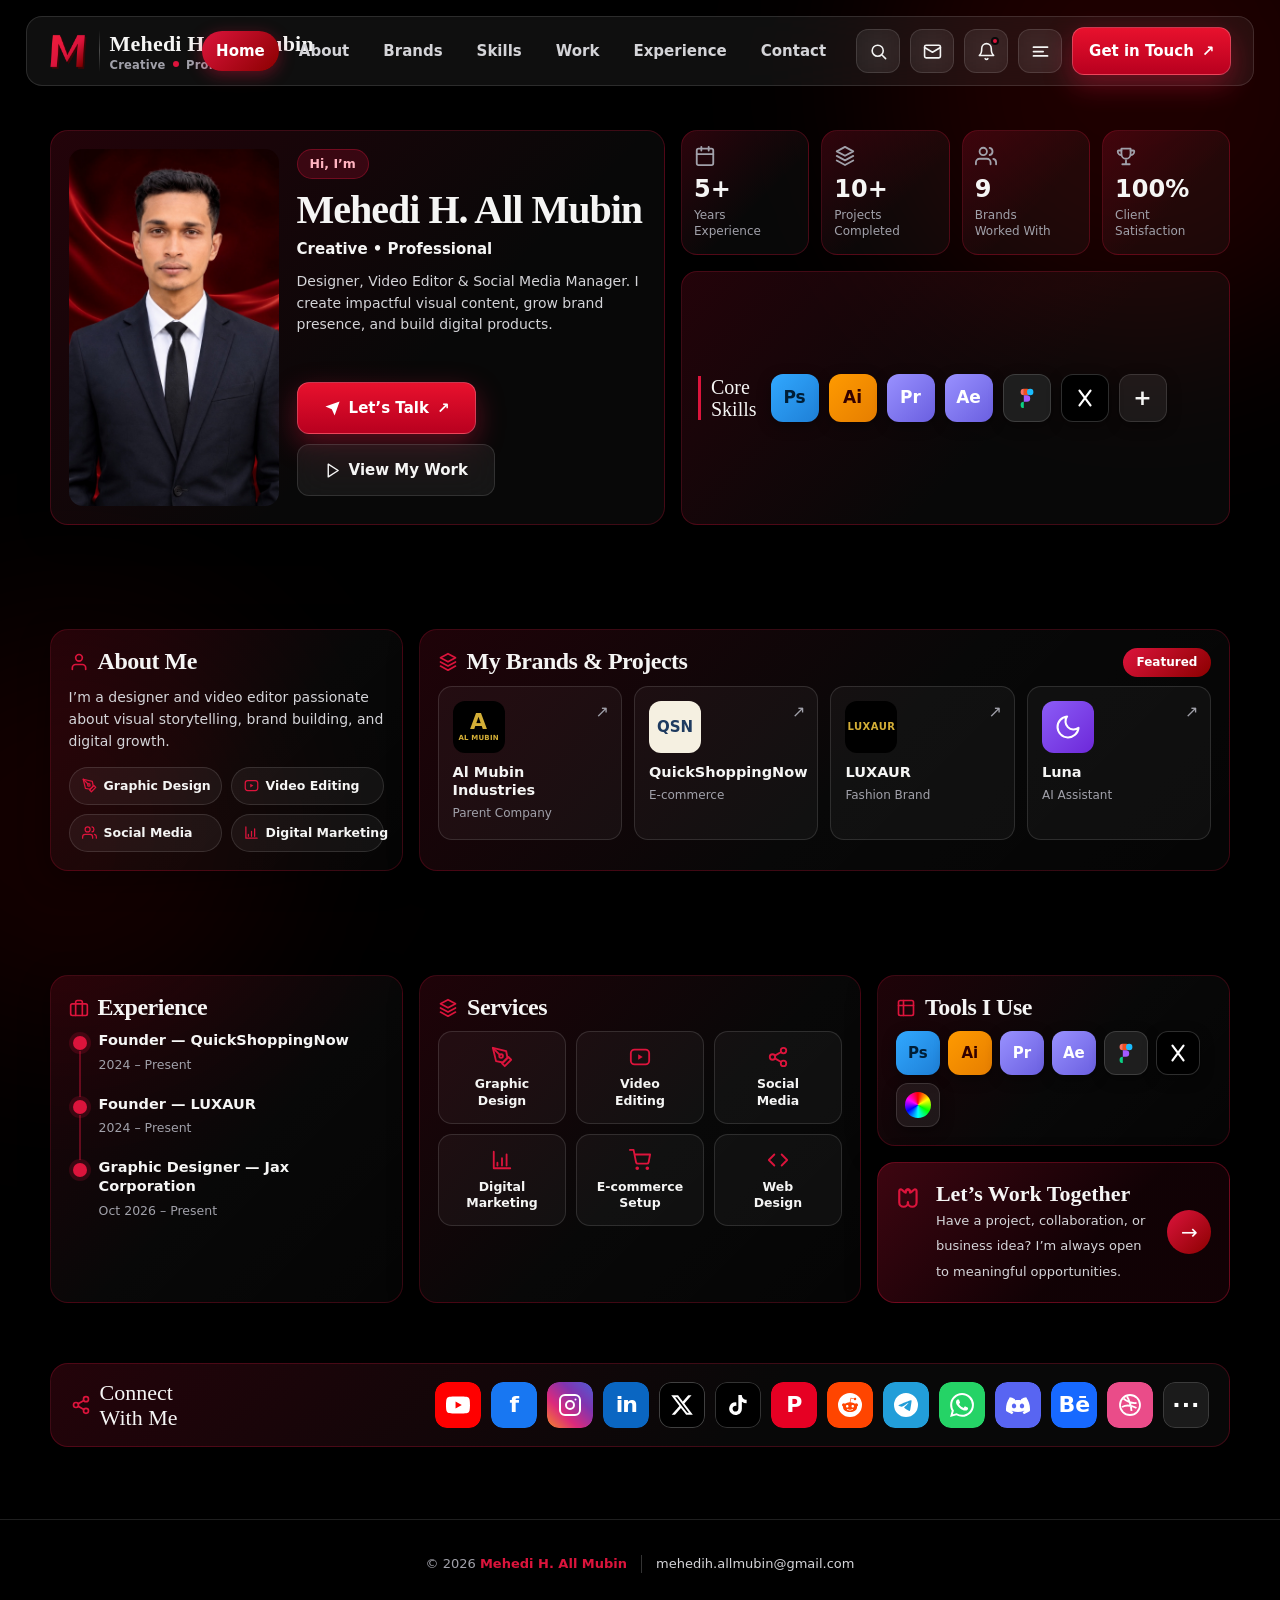
==== commit 2d6e9a72: "Featured brands: Al Mubin Industries, QuickShoppingNow, LUXAUR, Luna" ====
--- a/index.html
+++ b/index.html
@@ -708,6 +708,7 @@
   .bt-jomidar{background:#1B4D2E}
   .bt-rekha{background:#C0392B}
   .bt-ami{background:#000;color:#D4AF37}
+  .bt-luna{background:linear-gradient(135deg,#8B5CF6,#6D28D9)}
   .bt-default{background:rgba(220,20,60,.16);color:var(--crimson);border:1px solid rgba(220,20,60,.3)}
   /* Social Links bar. */
   .home-social-bar{display:flex;align-items:center;gap:18px;margin-top:20px;padding:16px 22px;border-radius:18px;background:linear-gradient(135deg,rgba(255,255,255,.07),rgba(255,255,255,.02));border:1px solid rgba(255,255,255,.11);backdrop-filter:blur(14px);box-shadow:0 12px 34px rgba(0,0,0,.35)}
@@ -1534,6 +1535,14 @@
      Real data only: stats/donut/at-a-glance read localStorage counts;
      views/visitors + the analytics chart are honest empty states (static site
      tracks nothing); recent activity logs real admin opens to localStorage. -->
+<!-- 17. admin-dashboard.html — Admin dashboard (Option A, liquid glass).
+     SOURCE OF TRUTH for the admin panel. Splice into all 6 page sources with
+     apply-admin-dashboard.py (replaces the old admin-modal block
+     up to the toast div). Then run 00. build.py.
+     ALL form IDs below must stay exactly as-is — 03/05/13/14/15/16.js read them.
+     Real data only: stats/donut/at-a-glance read localStorage counts;
+     views/visitors + the analytics chart are honest empty states (static site
+     tracks nothing); recent activity logs real admin opens to localStorage. -->
 <div id="admin-modal" class="modal admin-dash-modal" role="dialog" aria-modal="true" aria-labelledby="admin-h" hidden>
   <div class="admin-dash">
     <div class="admin-side-backdrop" id="admin-side-backdrop" hidden></div>
@@ -3206,10 +3215,11 @@
     t.textContent=msg; t.hidden=false;
     clearTimeout(t._h); t._h=setTimeout(function(){ t.hidden=true; }, 3600);
   }
-  // The 9 real brands (same as the static cards on the Brands page).
+  // The 10 real brands (same as the static cards on the Brands page).
   // logo = tile mark (text or SVG, as in the home mockup); tile = tile colour.
   var HOUSE='<svg width="28" height="28" viewBox="0 0 24 24" fill="none" stroke="#fff" stroke-width="1.8" stroke-linecap="round" stroke-linejoin="round" aria-hidden="true"><path d="M3 11 12 4l9 7"/><path d="M5.5 9.5V20a1 1 0 0 0 1 1H10v-5h4v5h3.5a1 1 0 0 0 1-1V9.5"/></svg>';
   var SOFA='<svg width="28" height="28" viewBox="0 0 24 24" fill="none" stroke="#fff" stroke-width="1.8" stroke-linecap="round" stroke-linejoin="round" aria-hidden="true"><path d="M6 11V8a2 2 0 0 1 2-2h8a2 2 0 0 1 2 2v3"/><path d="M4 11a2 2 0 0 1 2-2h12a2 2 0 0 1 2 2v2a2 2 0 0 1-2 2H6a2 2 0 0 1-2-2v-2z"/><path d="M6 19v-2M18 19v-2"/></svg>';
+  var MOON='<svg width="28" height="28" viewBox="0 0 24 24" fill="none" stroke="#fff" stroke-width="1.8" stroke-linecap="round" stroke-linejoin="round" aria-hidden="true"><path d="M21 12.79A9 9 0 1 1 11.21 3 7 7 0 0 0 21 12.79z"/></svg>';
   var CROWN='<svg width="26" height="26" viewBox="0 0 24 24" fill="#FFD700" aria-hidden="true"><path d="M3 7l4 4 5-5 5 5 4-4-1.5 9h-15L3 7z"/><rect x="5" y="17.5" width="14" height="2"/></svg>';
   var FLOWER='<svg width="20" height="20" viewBox="0 0 24 24" fill="#fff" aria-hidden="true"><path d="M12 2c1.2 2.6 1.2 4.6 0 6-1.2-1.4-1.2-3.4 0-6zm6.9 3.1c-2.6 1.2-4.6 1.2-6 0 1.4-1.2 3.4-1.2 6 0zM22 12c-2.6-1.2-4.6-1.2-6 0 1.4 1.2 3.4 1.2 6 0zM18.9 18.9c-1.2-2.6-1.2-4.6 0-6 1.2 1.4 1.2 3.4 0 6zM12 22c-1.2-2.6-1.2-4.6 0-6 1.2 1.4 1.2 3.4 0 6zM5.1 18.9c1.2-2.6 1.2-4.6 0-6-1.2 1.4-1.2 3.4 0 6zM2 12c2.6-1.2 4.6-1.2 6 0-1.4 1.2-3.4 1.2-6 0zM5.1 5.1c2.6 1.2 4.6 1.2 6 0-1.4-1.2-3.4-1.2-6 0z"/><circle cx="12" cy="12" r="2.4" fill="#C0392B"/></svg>';
   // Stacked tile marks (icon + tiny brand name), as in the home mockup.
@@ -3225,7 +3235,8 @@
     {mono:'SJ', logo:'সাজঘর', tile:'bt-sajghar', name:'Sajghar', role:'Owner', line:'My store on QuickShoppingNow.'},
     {mono:'JF', logo:JOMIDAR, tile:'bt-jomidar', name:'Jomidar Fashion', role:'Owner', line:'My store on QuickShoppingNow.'},
     {mono:'RC', logo:REKHA, tile:'bt-rekha', name:"Rekha's Craft", role:'Owner', line:'My store on QuickShoppingNow.'},
-    {mono:'AMI', logo:AMI, tile:'bt-ami', name:'Al Mubin Industries', role:'Founder & Sole Owner', line:'Planned company — QuickShoppingNow is its first project.'}
+    {mono:'AMI', logo:AMI, tile:'bt-ami', name:'Al Mubin Industries', role:'Founder & Sole Owner', line:'Planned company — QuickShoppingNow is its first project.'},
+    {mono:'LUNA', logo:MOON, tile:'bt-luna', name:'Luna', role:'Founder', line:'My AI voice assistant, launching ~May 2027.'}
   ];
   // Load the brand list (defaults when nothing is saved).
   function getList(){
@@ -3263,8 +3274,8 @@
   // edits to those brands show here. The full list lives on Portfolio.
   // Short role lines are the mockup's (the full roles are too long for the
   // narrow home cards).
-  var FEATURED=['Jax Corporation','LUXAUR','QuickShoppingNow','Raju Interior House'];
-  var SHORT_ROLE={'Jax Corporation':'Design & Video','LUXAUR':'Fashion Brand','QuickShoppingNow':'E-commerce','Raju Interior House':'Interior & Media'};
+  var FEATURED=['Al Mubin Industries','QuickShoppingNow','LUXAUR','Luna'];
+  var SHORT_ROLE={'Al Mubin Industries':'Parent Company','QuickShoppingNow':'E-commerce','LUXAUR':'Fashion Brand','Luna':'AI Assistant'};
   function renderHome(){
     var grid=document.getElementById('hp-brands');
     if(!grid) return;
@@ -3279,7 +3290,7 @@
       var logo=b.logo || b.mono || mono(b.name);
       var tile=b.tile || 'bt-default';
       card.innerHTML='<span class="hp-brand-tile '+esc(tile)+'">'+logo+'</span><span class="hp-brand-txt"><b></b><span></span></span><span class="hp-brand-arrow" aria-hidden="true">&#8599;</span>';
-      card.querySelector('b').textContent=b.name;
+      card.querySelector('.hp-brand-txt b').textContent=b.name;
       card.querySelector('.hp-brand-txt span').textContent=SHORT_ROLE[b.name]||b.role;
       grid.appendChild(card);
     });
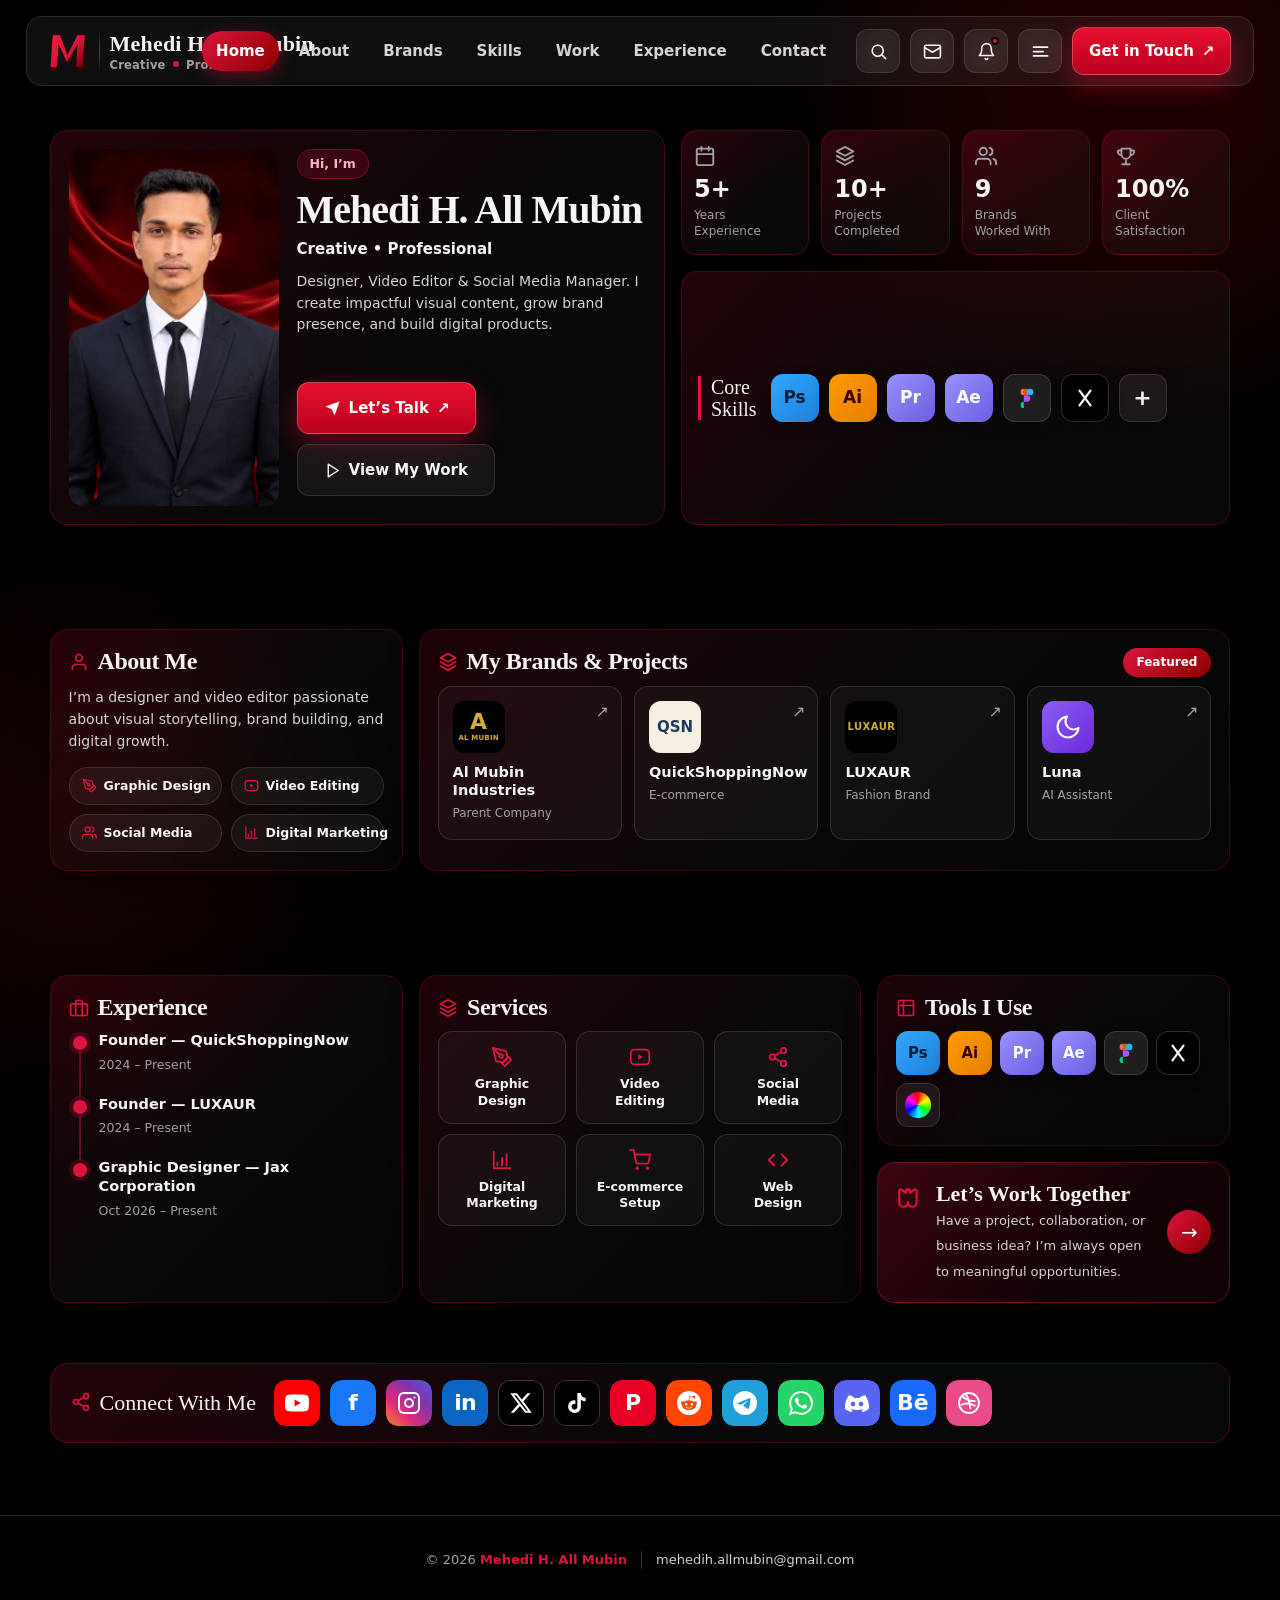
==== commit d994c2ac: "Connect With Me bar: one-line label, icons right after text, responsive icon count" ====
--- a/index.html
+++ b/index.html
@@ -1098,8 +1098,9 @@
 .hp-work-arrow{flex:none;width:44px;height:44px;border-radius:50%;background:linear-gradient(135deg,#DC143C,#8B0000);color:#fff;display:flex;align-items:center;justify-content:center;font-size:20px}
 /* --- connect bar --- */
 .hp-connect{display:flex;align-items:center;gap:18px;background:linear-gradient(135deg,rgba(220,20,60,.16),rgba(255,255,255,.03) 60%);border:1px solid rgba(220,20,60,.25);border-radius:18px;padding:16px 20px}
-.hp-connect-h{font-family:'Cormorant',serif;font-size:22px;line-height:1.15;display:flex;align-items:center;gap:9px;flex:none}
-.hp-connect-icons{flex:1;display:flex;gap:10px;justify-content:flex-end;flex-wrap:wrap}
+.hp-connect-h{font-family:'Cormorant',serif;font-size:22px;line-height:1.15;display:flex;align-items:center;gap:9px;flex:none;white-space:nowrap}
+.hp-connect-icons{flex:1;display:flex;gap:10px;justify-content:flex-start;flex-wrap:nowrap;overflow:hidden;min-width:0}
+.hp-connect-icons .hp-con-hide{display:none}
 .hp-con-ic{flex:none;width:46px;height:46px;border-radius:12px;overflow:hidden;display:block}
 .hp-con-ic .bl{width:46px;height:46px;border-radius:12px;font-size:22px}
 .hp-con-ic .bl svg{width:24px;height:24px}
@@ -1333,7 +1334,7 @@
     </section>
     <!-- CONNECT -->
     <section class="hp-connect">
-      <span class="hp-connect-h"><span class="hp-h-ic"><svg width="20" height="20" viewBox="0 0 24 24" fill="none" stroke="currentColor" stroke-width="2" stroke-linecap="round" stroke-linejoin="round" aria-hidden="true"><circle cx="18" cy="5" r="3"/><circle cx="6" cy="12" r="3"/><circle cx="18" cy="19" r="3"/><path d="M8.6 13.5l6.8 4M15.4 6.5l-6.8 4"/></svg></span>Connect<br>With Me</span>
+      <span class="hp-connect-h"><span class="hp-h-ic"><svg width="20" height="20" viewBox="0 0 24 24" fill="none" stroke="currentColor" stroke-width="2" stroke-linecap="round" stroke-linejoin="round" aria-hidden="true"><circle cx="18" cy="5" r="3"/><circle cx="6" cy="12" r="3"/><circle cx="18" cy="19" r="3"/><path d="M8.6 13.5l6.8 4M15.4 6.5l-6.8 4"/></svg></span>Connect With Me</span>
       <div class="hp-connect-icons">
         <a class="hp-con-ic" data-platform="youtube" aria-label="YouTube" href="https://www.youtube.com" target="_blank" rel="noopener"><span class="bl bl-yt"><svg width="24" height="24" viewBox="0 0 24 24" fill="#fff" aria-hidden="true"><path d="M23.5 6.19a3.02 3.02 0 0 0-2.12-2.14C19.5 3.55 12 3.55 12 3.55s-7.5 0-9.38.5A3.02 3.02 0 0 0 .5 6.19C0 8.07 0 12 0 12s0 3.93.5 5.81a3.02 3.02 0 0 0 2.12 2.14c1.88.5 9.38.5 9.38.5s7.5 0 9.38-.5a3.02 3.02 0 0 0 2.12-2.14C24 15.93 24 12 24 12s0-3.93-.5-5.81zM9.55 15.57V8.43L15.82 12l-6.27 3.57z"/></svg></span></a>
         <a class="hp-con-ic" data-platform="facebook" aria-label="Facebook" href="https://www.facebook.com" target="_blank" rel="noopener"><span class="bl bl-fb">f</span></a>
@@ -2976,7 +2977,41 @@
       }
     });
     renderCustomPublic();
-  }
+    fitConnect();
+  }
+  // Home "Connect With Me" bar: show as many icons as fit the bar, hide
+  // the rest (the "···" link opens the full list on the Contact page).
+  // Bigger display -> more icons; smaller display -> fewer.
+  function fitConnect(){
+    var wrap = document.querySelector('.hp-connect-icons');
+    if(!wrap) return;
+    var icons = Array.prototype.slice.call(wrap.querySelectorAll('.hp-con-ic'));
+    var more = wrap.querySelector('.hp-con-more');
+    icons.forEach(function(ic){ ic.classList.remove('hp-con-hide'); });
+    if(more) more.classList.remove('hp-con-hide');
+    var avail = wrap.clientWidth;
+    if(!avail) return;
+    var gap = parseFloat(getComputedStyle(wrap).columnGap) || 0;
+    var vis = icons.filter(function(ic){ return getComputedStyle(ic).display !== 'none'; });
+    var total = 0;
+    vis.forEach(function(ic, i){ total += ic.offsetWidth + (i ? gap : 0); });
+    var showMore = total > avail;
+    var limit = showMore ? avail - (more ? more.offsetWidth : 0) - gap : avail;
+    var used = 0;
+    vis.forEach(function(ic){
+      var w = ic.offsetWidth;
+      var need = used === 0 ? w : used + gap + w;
+      if(need <= limit){ used = need; }
+      else ic.classList.add('hp-con-hide');
+    });
+    if(more) more.classList.toggle('hp-con-hide', !showMore);
+  }
+  var fitT = null;
+  window.addEventListener('resize', function(){
+    clearTimeout(fitT);
+    fitT = setTimeout(fitConnect, 120);
+  });
+  window.addEventListener('load', fitConnect);
   // Custom platforms on the public Contact page: append a tile per added
   // platform to the Social Media grid and keep the "(16)" count real.
   function renderCustomPublic(){
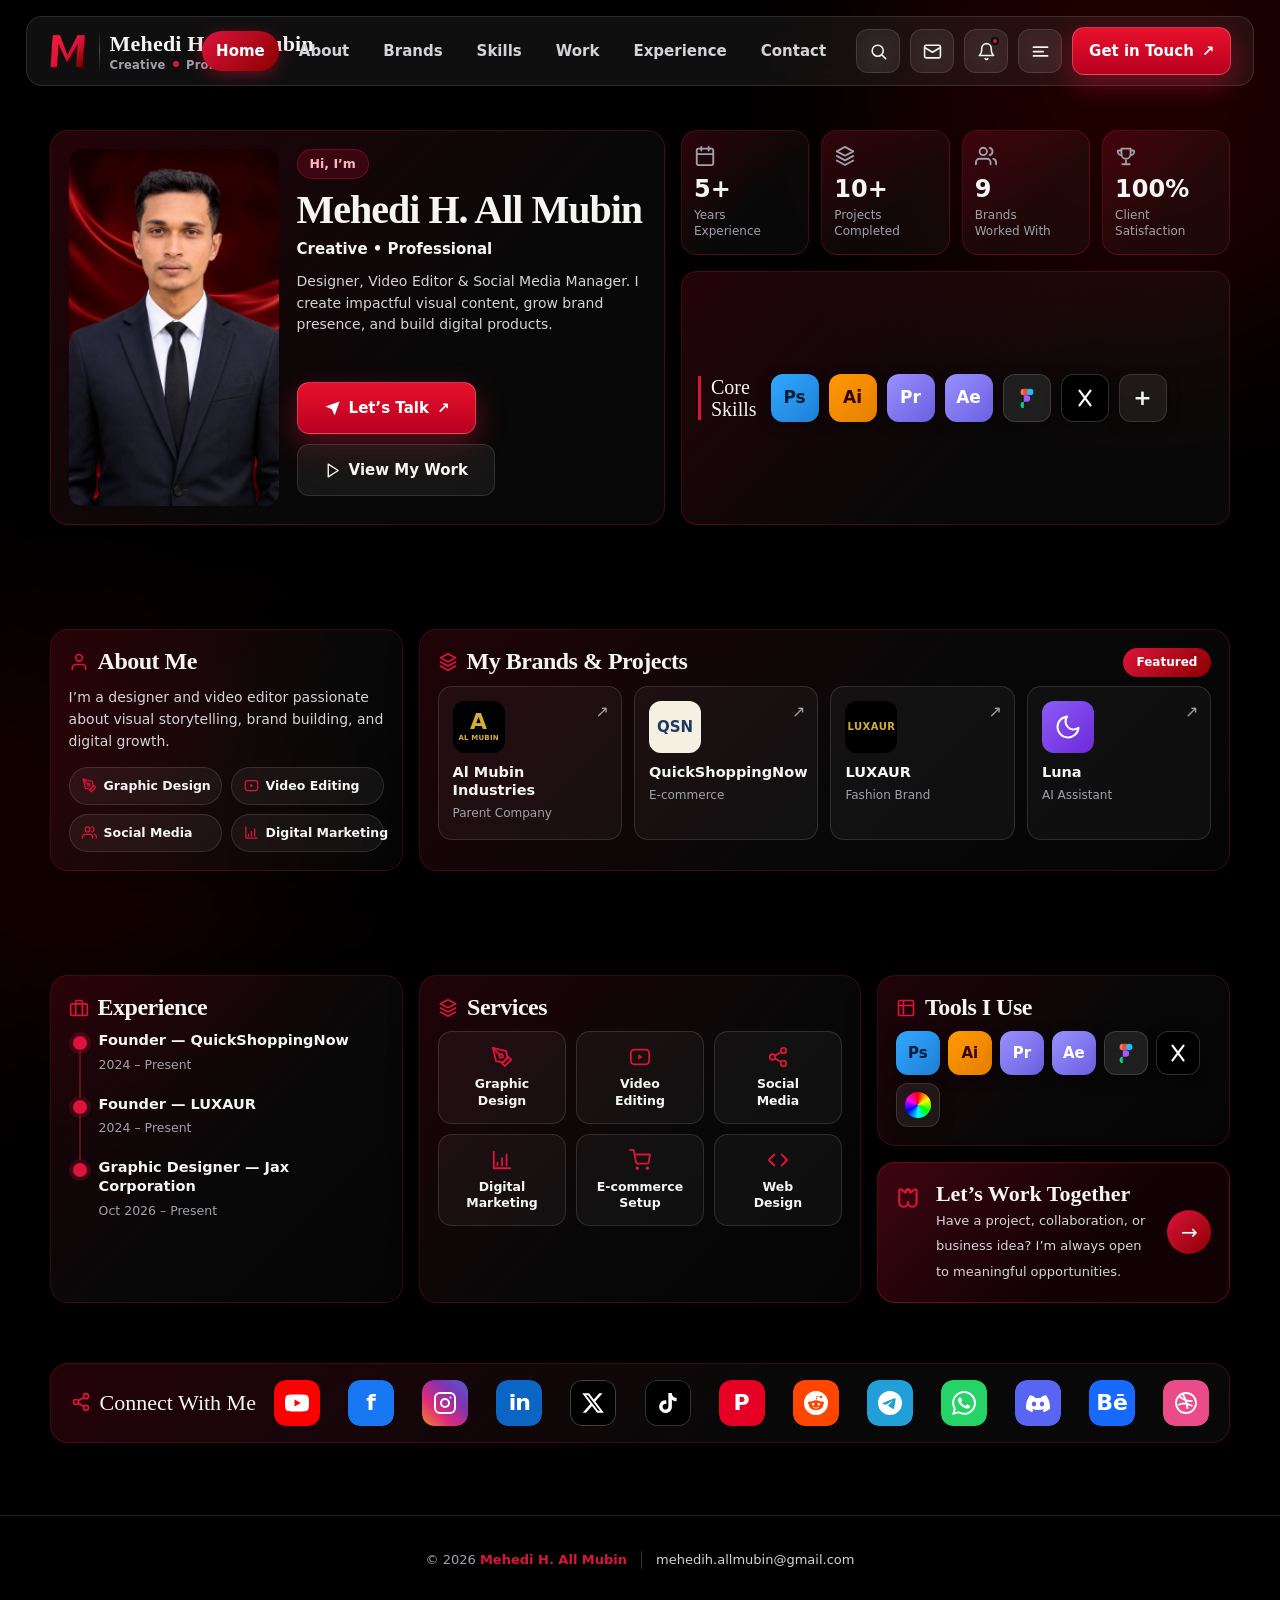
==== commit b69b4fec: "Terminal portfolio: Neovim-style infinite canvas (8 panels, themes, canvas nav)" ====
--- a/index.html
+++ b/index.html
@@ -1099,7 +1099,7 @@
 /* --- connect bar --- */
 .hp-connect{display:flex;align-items:center;gap:18px;background:linear-gradient(135deg,rgba(220,20,60,.16),rgba(255,255,255,.03) 60%);border:1px solid rgba(220,20,60,.25);border-radius:18px;padding:16px 20px}
 .hp-connect-h{font-family:'Cormorant',serif;font-size:22px;line-height:1.15;display:flex;align-items:center;gap:9px;flex:none;white-space:nowrap}
-.hp-connect-icons{flex:1;display:flex;gap:10px;justify-content:flex-start;flex-wrap:nowrap;overflow:hidden;min-width:0}
+.hp-connect-icons{flex:1;display:flex;gap:10px;justify-content:space-between;flex-wrap:nowrap;overflow:hidden;min-width:0}
 .hp-connect-icons .hp-con-hide{display:none}
 .hp-con-ic{flex:none;width:46px;height:46px;border-radius:12px;overflow:hidden;display:block}
 .hp-con-ic .bl{width:46px;height:46px;border-radius:12px;font-size:22px}
@@ -1173,6 +1173,189 @@
   .hp-stat span{font-size:10px}
   .hp-brand-txt b{font-size:10px}
   .hp-connect-icons{gap:1px}
+}
+
+/* ============ PORTFOLIO — TERMINAL (Neovim-style infinite canvas) ============ */
+/* Full-screen terminal portfolio (portfolio.html only, body.pf-terminal).
+   Monospace throughout; theme colours live in --pf-* vars, switched by
+   [data-theme] on .pf-app (see 14. brands.js THEMES). */
+body.pf-terminal{overflow:hidden;background:#0a0a0a}
+body.pf-terminal>header,body.pf-terminal>footer,body.pf-terminal .glow,
+body.pf-terminal #nav-drawer,body.pf-terminal #search-overlay,body.pf-terminal #drawer-backdrop{display:none!important}
+.pf-app{
+  --pf-bg:#0a0a0a;--pf-panel:#0d0d0d;--pf-panel2:#111111;
+  --pf-border:#2b2b2b;--pf-text:#e8e8e8;--pf-muted:#8a8a8a;
+  --pf-acc:#ff5c38;--pf-green:#4ade80;--pf-yellow:#facc15;
+  --pf-cyan:#22d3ee;--pf-purple:#c084fc;--pf-red:#f87171;
+  --pf-mono:ui-monospace,'SFMono-Regular',Menlo,Consolas,'Liberation Mono',monospace;
+  height:100dvh;display:flex;flex-direction:column;overflow:hidden;
+  background:var(--pf-bg);color:var(--pf-text);font-family:var(--pf-mono);
+  font-size:13px;line-height:1.55;
+}
+/* Theme palettes — one rule per theme, used by .pf-app AND by each theme card. */
+[data-theme="blackmoney"]{--pf-bg:#0a0a0a;--pf-panel:#0d0d0d;--pf-panel2:#111111;--pf-border:#2b2b2b;--pf-text:#e8e8e8;--pf-muted:#8a8a8a;--pf-acc:#ff5c38;--pf-green:#4ade80;--pf-yellow:#facc15;--pf-cyan:#22d3ee;--pf-purple:#c084fc;--pf-red:#f87171}
+[data-theme="circuit"]{--pf-bg:#0b1220;--pf-panel:#0e1626;--pf-panel2:#111c30;--pf-border:#1e2a3d;--pf-text:#dbeafe;--pf-muted:#7c8aa0;--pf-acc:#38bdf8;--pf-green:#34d399;--pf-yellow:#fbbf24;--pf-cyan:#22d3ee;--pf-purple:#a78bfa;--pf-red:#f87171}
+[data-theme="lightning"]{--pf-bg:#0a0a08;--pf-panel:#0f0f0a;--pf-panel2:#14140d;--pf-border:#2b2b1a;--pf-text:#fef9c3;--pf-muted:#a3a380;--pf-acc:#facc15;--pf-green:#a3e635;--pf-yellow:#fde047;--pf-cyan:#67e8f9;--pf-purple:#d8b4fe;--pf-red:#fca5a5}
+[data-theme="crimson"]{--pf-bg:#0d0205;--pf-panel:#120408;--pf-panel2:#18060c;--pf-border:#3d0a14;--pf-text:#ffe4e6;--pf-muted:#a37a82;--pf-acc:#dc143c;--pf-green:#4ade80;--pf-yellow:#fbbf24;--pf-cyan:#22d3ee;--pf-purple:#c084fc;--pf-red:#f87171}
+[data-theme="gold"]{--pf-bg:#0d0b06;--pf-panel:#12100a;--pf-panel2:#181509;--pf-border:#2e2a1a;--pf-text:#fef3c7;--pf-muted:#a39a7a;--pf-acc:#d4af37;--pf-green:#86efac;--pf-yellow:#fde047;--pf-cyan:#67e8f9;--pf-purple:#d8b4fe;--pf-red:#fca5a5}
+[data-theme="forest"]{--pf-bg:#060d08;--pf-panel:#0a120c;--pf-panel2:#0d1810;--pf-border:#1a2e1f;--pf-text:#dcfce7;--pf-muted:#7a9a82;--pf-acc:#22c55e;--pf-green:#4ade80;--pf-yellow:#fde047;--pf-cyan:#5eead4;--pf-purple:#c4b5fd;--pf-red:#fca5a5}
+[data-theme="ocean"]{--pf-bg:#050a12;--pf-panel:#081120;--pf-panel2:#0b1729;--pf-border:#16283d;--pf-text:#dbeafe;--pf-muted:#7c93a8;--pf-acc:#38bdf8;--pf-green:#2dd4bf;--pf-yellow:#fde047;--pf-cyan:#22d3ee;--pf-purple:#a78bfa;--pf-red:#f87171}
+[data-theme="mono"]{--pf-bg:#000000;--pf-panel:#050505;--pf-panel2:#0a0a0a;--pf-border:#333333;--pf-text:#ffffff;--pf-muted:#999999;--pf-acc:#ffffff;--pf-green:#ffffff;--pf-yellow:#ffffff;--pf-cyan:#ffffff;--pf-purple:#ffffff;--pf-red:#ffffff}
+/* Top bar */
+.pf-topbar{flex:none;height:48px;display:flex;align-items:center;justify-content:space-between;gap:12px;padding:0 16px;border-bottom:1px solid var(--pf-border);background:var(--pf-panel)}
+.pf-logo{display:flex;align-items:center;gap:9px;text-decoration:none;color:var(--pf-text);font-size:13px;white-space:nowrap}
+.pf-logo b{display:grid;place-items:center;width:26px;height:26px;border-radius:6px;background:var(--pf-acc);color:#fff;font-size:12px}
+.pf-logo span{color:var(--pf-muted)}
+.pf-top-right{display:flex;align-items:center;gap:14px}
+.pf-counter{color:var(--pf-muted);font-size:12px;letter-spacing:.06em}
+.pf-gh{color:var(--pf-acc);text-decoration:none;font-size:13px}
+/* Body: rail + stage */
+.pf-body{flex:1;display:flex;min-height:0}
+.pf-rail{flex:none;width:168px;border-right:1px solid var(--pf-border);background:var(--pf-panel);padding:14px 10px;display:flex;flex-direction:column;gap:2px;overflow-y:auto}
+.pf-rail-head{padding:2px 10px 12px;font-size:11px;letter-spacing:.14em;line-height:1.7;color:var(--pf-muted)}
+.pf-rail-head b{display:block;font-size:16px;letter-spacing:.08em;color:var(--pf-acc)}
+.pf-rail-item{display:flex;align-items:center;gap:9px;width:100%;text-align:left;background:none;border:none;border-left:2px solid transparent;color:var(--pf-muted);font:inherit;font-size:13px;padding:7px 10px;border-radius:0 6px 6px 0;cursor:pointer}
+.pf-rail-item i{font-style:normal;font-size:10px;color:var(--pf-muted);opacity:.7}
+.pf-rail-item:hover{color:var(--pf-text);background:rgba(255,255,255,.04)}
+.pf-rail-item.is-active{color:var(--pf-text);background:rgba(255,255,255,.06);border-left-color:var(--pf-acc)}
+.pf-rail-home{margin-top:auto;padding:9px 10px;color:var(--pf-acc);text-decoration:none;font-size:13px}
+/* Stage + canvas */
+.pf-stage{flex:1;position:relative;overflow:hidden;cursor:grab;min-width:0;
+  background-image:radial-gradient(rgba(255,255,255,.055) 1px,transparent 1px);background-size:26px 26px}
+.pf-stage.dragging{cursor:grabbing}
+.pf-canvas{position:absolute;top:0;left:0;width:4030px;height:1700px;transform-origin:0 0;will-change:transform;transition:transform .55s cubic-bezier(.22,.8,.24,1)}
+.pf-panel[data-panel="0"]{left:90px;top:90px}
+.pf-panel[data-panel="1"]{left:1080px;top:90px}
+.pf-panel[data-panel="2"]{left:2070px;top:90px}
+.pf-panel[data-panel="3"]{left:3060px;top:90px}
+.pf-panel[data-panel="4"]{left:90px;top:950px}
+.pf-panel[data-panel="5"]{left:1080px;top:950px}
+.pf-panel[data-panel="6"]{left:2070px;top:950px}
+.pf-panel[data-panel="7"]{left:3060px;top:950px}
+.pf-canvas.no-anim{transition:none!important}
+/* Panel */
+.pf-panel{position:absolute;width:880px;min-height:420px;background:var(--pf-panel);border:1px solid var(--pf-border);border-radius:10px;display:flex;flex-direction:column;overflow:hidden;box-shadow:0 18px 50px rgba(0,0,0,.5)}
+.pf-prompt{flex:none;height:36px;display:flex;align-items:center;gap:8px;padding:0 12px;border-bottom:1px solid var(--pf-border);background:var(--pf-panel2);font-size:12.5px;color:var(--pf-muted)}
+.pf-dot{width:8px;height:8px;border-radius:50%;background:var(--pf-green);flex:none}
+.pf-prompt-right{margin-left:auto}
+.pf-content{flex:1;min-height:0;overflow:auto;padding:16px 18px;font-size:13px}
+.pf-content::-webkit-scrollbar{width:8px;height:8px}
+.pf-content::-webkit-scrollbar-thumb{background:var(--pf-border);border-radius:4px}
+.pf-status{flex:none;min-height:30px;display:flex;align-items:center;flex-wrap:wrap;gap:6px 16px;padding:5px 12px;border-top:1px solid var(--pf-border);background:var(--pf-panel2);font-size:11px;letter-spacing:.08em;color:var(--pf-muted)}
+.pf-status b{color:var(--pf-text);font-weight:700}
+.pf-status-right{margin-left:auto}
+.pf-muted{color:var(--pf-muted)}
+.c-acc{color:var(--pf-acc)}
+/* Intro editor */
+.pf-editor{display:flex;border:1px solid var(--pf-border);border-radius:8px;overflow:hidden;background:#000}
+.pf-gutter{flex:none;width:34px;text-align:right;padding:10px 8px 10px 0;color:var(--pf-muted);font-size:11.5px;line-height:18px;background:rgba(255,255,255,.02);border-right:1px solid var(--pf-border);user-select:none}
+.pf-code{flex:1;min-width:0;padding:10px 12px;font-size:12.5px;line-height:18px;overflow:hidden}
+.pf-cl{white-space:nowrap;overflow:hidden;text-overflow:ellipsis}
+.c-com{color:var(--pf-muted)}
+.c-kw{color:var(--pf-purple)}
+.c-var{color:var(--pf-cyan)}
+.c-key{color:var(--pf-yellow)}
+.c-str{color:var(--pf-green)}
+.c-num{color:var(--pf-acc)}
+.pf-portrait{width:240px;height:180px;overflow:hidden;border-radius:6px;margin:2px auto}
+.pf-portrait img{width:100%;height:100%;object-fit:cover;object-position:center 18%;display:block}
+.pf-kbd{margin-top:10px;border:1px solid var(--pf-border);border-radius:8px;padding:10px;background:var(--pf-panel2)}
+.pf-kbd-row{display:flex;gap:5px;justify-content:center;margin-bottom:5px}
+.pf-kbd-row:last-of-type{margin-bottom:0}
+.pf-kbd-row span{width:26px;height:26px;display:grid;place-items:center;border:1px solid var(--pf-border);border-radius:5px;font-size:11px;color:var(--pf-muted);background:var(--pf-panel)}
+.pf-kbd-row span.on{border-color:var(--pf-acc);color:var(--pf-acc);background:rgba(255,92,56,.12)}
+.pf-kbd-cap{text-align:center;font-size:10.5px;color:var(--pf-muted);margin-top:7px}
+/* whoami / generic terminal text */
+.pf-tree{margin:0 0 4px;font:inherit;font-size:12.5px;line-height:1.6;color:var(--pf-green);white-space:pre-wrap}
+.pf-cmd{margin:12px 0 6px;color:var(--pf-text)}
+.pf-cmd:first-child{margin-top:0}
+.pf-text{margin:0 0 8px;color:var(--pf-muted)}
+.pf-fetch{margin:0;font:inherit;font-size:12.5px;line-height:1.65;color:var(--pf-text);white-space:pre-wrap}
+.pf-links{margin:0;line-height:2}
+.pf-links a{color:var(--pf-acc);text-decoration:underline;text-underline-offset:2px;margin-right:14px;white-space:nowrap}
+.pf-links-big a{font-size:14px}
+.pf-cta{margin:14px 0 0}
+.pf-cta a{color:var(--pf-acc);text-decoration:underline;text-underline-offset:2px}
+/* stack */
+.pf-list{list-style:none;padding:0;margin:0 0 8px}
+.pf-list li{display:flex;align-items:center;gap:10px;margin-bottom:6px}
+.pf-list li span{width:110px;flex:none}
+.pf-list li i{flex:1;height:8px;background:rgba(255,255,255,.08);border-radius:4px;position:relative;display:block}
+.pf-list li i::after{content:"";position:absolute;left:0;top:0;bottom:0;width:var(--w,50%);background:var(--pf-green);border-radius:4px}
+.pf-tags{display:flex;flex-wrap:wrap;gap:6px;margin:0 0 8px}
+.pf-tags span{border:1px solid var(--pf-border);border-radius:20px;padding:3px 10px;font-size:12px;color:var(--pf-text);background:var(--pf-panel2)}
+.pf-cal{display:grid;grid-template-rows:repeat(7,11px);grid-auto-flow:column;grid-auto-columns:11px;gap:3px;margin:6px 0 2px;overflow-x:auto;padding-bottom:2px}
+.pf-cal-cell{width:11px;height:11px;border-radius:2px;background:rgba(255,255,255,.07)}
+.pf-cal-cell.lv1{background:rgba(74,222,128,.4)}
+.pf-cal-cell.lv2{background:rgba(74,222,128,.6)}
+.pf-cal-cell.lv3{background:rgba(74,222,128,.85)}
+.pf-cal-cell.lv4{background:#4ade80}
+.pf-cal-cell.future{opacity:.35}
+.pf-cal-cap{font-size:11px;color:var(--pf-muted);margin:6px 0 0}
+/* themes */
+.pf-themes{display:grid;grid-template-columns:repeat(4,1fr);gap:12px;margin-top:4px}
+.pf-theme{border:1px solid var(--pf-border);border-radius:8px;overflow:hidden;background:var(--pf-panel2);cursor:pointer;text-align:left;font:inherit;padding:0;color:var(--pf-text)}
+.pf-theme:hover{border-color:var(--pf-muted)}
+.pf-theme.is-active{border-color:var(--pf-acc);box-shadow:0 0 0 1px var(--pf-acc)}
+.pf-theme-mini{display:block;height:76px;padding:9px 10px;font-size:10px;line-height:1.55;background:var(--pf-bg);color:var(--pf-text);overflow:hidden}
+.pf-theme-mini .t-line{display:block;white-space:nowrap;overflow:hidden;text-overflow:ellipsis}
+.t-kw{color:var(--pf-purple)}
+.t-var{color:var(--pf-cyan)}
+.t-str{color:var(--pf-green)}
+.t-com{color:var(--pf-muted)}
+.t-fn{color:var(--pf-yellow)}
+.pf-theme-name{display:flex;align-items:center;justify-content:space-between;padding:8px 10px;font-size:12px;border-top:1px solid var(--pf-border);color:var(--pf-text)}
+.pf-theme-name i{font-style:normal;color:var(--pf-acc);font-size:10px;visibility:hidden}
+.pf-theme.is-active .pf-theme-name i{visibility:visible}
+/* work log / projects / brands */
+.pf-head{margin:0 0 10px;font-size:14px}
+.pf-log{list-style:none;padding:0;margin:0}
+.pf-log li{display:flex;flex-wrap:wrap;gap:2px 12px;align-items:baseline;padding:9px 0;border-bottom:1px dashed var(--pf-border)}
+.pf-log-date{width:170px;flex:none;color:var(--pf-yellow);font-size:12px}
+.pf-log b{font-size:13px}
+.pf-log li span:last-child{color:var(--pf-muted);font-size:12.5px}
+.pf-proj{list-style:none;padding:0;margin:0}
+.pf-proj li{padding:11px 0;border-bottom:1px dashed var(--pf-border)}
+.pf-proj li:last-child{border-bottom:none}
+.pf-proj b{font-size:14px}
+.pf-proj p{margin:4px 0 0;color:var(--pf-muted);font-size:12.5px}
+.pf-tag{margin-left:8px;font-size:11px;color:var(--pf-cyan);border:1px solid var(--pf-border);padding:2px 8px;border-radius:20px;white-space:nowrap}
+.pf-brands{display:grid;grid-template-columns:1fr 1fr;gap:8px}
+.pf-brand{display:flex;gap:10px;align-items:center;border:1px solid var(--pf-border);border-radius:8px;padding:9px 10px;background:var(--pf-panel2);min-width:0}
+.pf-b-mono{flex:none;width:38px;height:38px;border-radius:8px;display:grid;place-items:center;font-size:11px;font-weight:700;color:#fff;overflow:hidden;text-align:center;line-height:1.1}
+.pf-brand b{display:block;font-size:13px;line-height:1.3}
+.pf-brand div span{display:block;font-size:11.5px;color:var(--pf-muted);line-height:1.45}
+/* zoom + nav controls */
+.pf-zoom{position:absolute;right:14px;bottom:14px;display:flex;gap:6px;align-items:center;z-index:5}
+.pf-zoom button{background:var(--pf-panel);border:1px solid var(--pf-border);color:var(--pf-text);border-radius:6px;padding:5px 10px;font:inherit;font-size:12px;cursor:pointer}
+.pf-zoom button:hover{border-color:var(--pf-muted)}
+.pf-zoom span{font-size:12px;color:var(--pf-muted);min-width:44px;text-align:center}
+.pf-nav{position:absolute;top:50%;transform:translateY(-50%);z-index:5;width:38px;height:38px;border-radius:50%;background:var(--pf-panel);border:1px solid var(--pf-border);color:var(--pf-text);font-size:16px;cursor:pointer;display:grid;place-items:center}
+.pf-nav:hover{border-color:var(--pf-muted)}
+.pf-prev{left:12px}
+.pf-next{right:12px}
+/* Phone: stacked panels, horizontal rail */
+@media (max-width:760px){
+  body.pf-terminal{overflow:auto}
+  .pf-app{height:auto;min-height:100dvh;overflow:visible}
+  .pf-topbar{position:sticky;top:0;z-index:10}
+  .pf-logo span{display:none}
+  .pf-body{flex-direction:column}
+  .pf-rail{width:auto;flex-direction:row;overflow-x:auto;border-right:none;border-bottom:1px solid var(--pf-border);padding:8px;position:sticky;top:48px;z-index:9;gap:6px}
+  .pf-rail-head{display:none}
+  .pf-rail-item{width:auto;white-space:nowrap;border-left:none;border-bottom:2px solid transparent;border-radius:6px 6px 0 0;padding:6px 10px}
+  .pf-rail-item.is-active{border-bottom-color:var(--pf-acc)}
+  .pf-rail-home{margin:0 0 0 auto;white-space:nowrap;padding:6px 10px}
+  .pf-stage{overflow:visible;cursor:default;background-image:none}
+  .pf-canvas{position:static;display:block;transform:none!important;padding:12px;width:auto;height:auto}
+  .pf-panel{position:static;width:auto;height:auto;min-height:0;margin-bottom:14px}
+  .pf-content{overflow:visible}
+  .pf-zoom,.pf-nav{display:none}
+  .pf-themes{grid-template-columns:repeat(2,1fr)}
+  .pf-brands{grid-template-columns:1fr}
+  .pf-log-date{width:100%}
+  .pf-gutter{display:none}
+  .pf-portrait{width:auto;height:150px;margin:2px 0}
 }
 </style>
 </head>
@@ -1360,6 +1543,46 @@
   <div class="wrap"><span>&copy; 2026 <b>Mehedi H. All Mubin</b></span><span class="home-foot-div" aria-hidden="true"></span><span><a href="mailto:mehedih.allmubin@gmail.com"><svg width="17" height="17" viewBox="0 0 24 24" fill="none" stroke="currentColor" stroke-width="2" stroke-linecap="round" stroke-linejoin="round" aria-hidden="true"><rect x="2" y="4" width="20" height="16" rx="2"/><path d="M22 7l-10 6L2 7"/></svg> mehedih.allmubin@gmail.com</a></span></div>
 </footer>
 <!-- Reviews Admin: settings panel (discreet, opened from the footer Admin link) -->
+<!-- 17. admin-dashboard.html — Admin dashboard (Option A, liquid glass).
+     SOURCE OF TRUTH for the admin panel. Splice into all 6 page sources with
+     apply-admin-dashboard.py (replaces the old admin-modal block
+     up to the toast div). Then run 00. build.py.
+     ALL form IDs below must stay exactly as-is — 03/05/13/14/15/16.js read them.
+     Real data only: stats/donut/at-a-glance read localStorage counts;
+     views/visitors + the analytics chart are honest empty states (static site
+     tracks nothing); recent activity logs real admin opens to localStorage. -->
+<!-- 17. admin-dashboard.html — Admin dashboard (Option A, liquid glass).
+     SOURCE OF TRUTH for the admin panel. Splice into all 6 page sources with
+     apply-admin-dashboard.py (replaces the old admin-modal block
+     up to the toast div). Then run 00. build.py.
+     ALL form IDs below must stay exactly as-is — 03/05/13/14/15/16.js read them.
+     Real data only: stats/donut/at-a-glance read localStorage counts;
+     views/visitors + the analytics chart are honest empty states (static site
+     tracks nothing); recent activity logs real admin opens to localStorage. -->
+<!-- 17. admin-dashboard.html — Admin dashboard (Option A, liquid glass).
+     SOURCE OF TRUTH for the admin panel. Splice into all 6 page sources with
+     apply-admin-dashboard.py (replaces the old admin-modal block
+     up to the toast div). Then run 00. build.py.
+     ALL form IDs below must stay exactly as-is — 03/05/13/14/15/16.js read them.
+     Real data only: stats/donut/at-a-glance read localStorage counts;
+     views/visitors + the analytics chart are honest empty states (static site
+     tracks nothing); recent activity logs real admin opens to localStorage. -->
+<!-- 17. admin-dashboard.html — Admin dashboard (Option A, liquid glass).
+     SOURCE OF TRUTH for the admin panel. Splice into all 6 page sources with
+     apply-admin-dashboard.py (replaces the old admin-modal block
+     up to the toast div). Then run 00. build.py.
+     ALL form IDs below must stay exactly as-is — 03/05/13/14/15/16.js read them.
+     Real data only: stats/donut/at-a-glance read localStorage counts;
+     views/visitors + the analytics chart are honest empty states (static site
+     tracks nothing); recent activity logs real admin opens to localStorage. -->
+<!-- 17. admin-dashboard.html — Admin dashboard (Option A, liquid glass).
+     SOURCE OF TRUTH for the admin panel. Splice into all 6 page sources with
+     apply-admin-dashboard.py (replaces the old admin-modal block
+     up to the toast div). Then run 00. build.py.
+     ALL form IDs below must stay exactly as-is — 03/05/13/14/15/16.js read them.
+     Real data only: stats/donut/at-a-glance read localStorage counts;
+     views/visitors + the analytics chart are honest empty states (static site
+     tracks nothing); recent activity logs real admin opens to localStorage. -->
 <!-- 17. admin-dashboard.html — Admin dashboard (Option A, liquid glass).
      SOURCE OF TRUTH for the admin panel. Splice into all 6 page sources with
      apply-admin-dashboard.py (replaces the old admin-modal block
@@ -3285,21 +3508,24 @@
     if(m.length===1 && parts[0]) m=parts[0].slice(0,2).toUpperCase();
     return m||'?';
   }
-  // Render the Brands page grid from the list (Brands page only).
+  // Render the terminal Portfolio brands panel (#pf-brands) from the list
+  // (Portfolio page only). Admin edits re-render here too.
   function render(){
-    var grid=document.querySelector('#brands .grid');
-    if(!grid) return;
+    var box=document.getElementById('pf-brands');
+    if(!box) return;
     var list=getList();
-    grid.innerHTML='';
+    box.innerHTML='';
     list.forEach(function(b){
-      var card=document.createElement('article');
-      card.className='card brand-card';
-      card.innerHTML='<div class="who"><span class="avatar">'+esc(b.mono)+'</span><div><h3></h3><span></span></div></div><p></p>';
-      card.querySelector('h3').textContent=b.name;
-      card.querySelector('.who div span').textContent=b.role;
-      card.querySelector('p').textContent=b.line;
-      grid.appendChild(card);
+      var d=document.createElement('div'); d.className='pf-brand';
+      var monoTxt=b.mono||mono(b.name);
+      var tile=b.tile||'bt-default';
+      d.innerHTML='<span class="pf-b-mono '+esc(tile)+'"></span><div><b></b><span></span></div>';
+      d.querySelector('.pf-b-mono').textContent=monoTxt;
+      d.querySelector('b').textContent=b.name;
+      d.querySelector('div span').textContent=b.role+' — '+b.line;
+      box.appendChild(d);
     });
+    var c=$('pf-brands-count'); if(c) c.textContent=list.length;
   }
   // Render the home page "My Brands & Projects" grid (home page only).
   // Tile mark comes from the brand's logo (default brands) or its monogram
@@ -3412,9 +3638,235 @@
   if(addBtn) addBtn.addEventListener('click', saveForm);
   var cancelBtn=$('br-cancel');
   if(cancelBtn) cancelBtn.addEventListener('click', resetForm);
+  // ---- Terminal portfolio (portfolio.html only) ----
+  // Infinite canvas: drag to pan, wheel to zoom, rail / arrows / keys to jump
+  // between the 8 panels, counter [n/8]. On phone the panels stack and
+  // scroll normally (see the phone CSS).
+  var THEMES=[
+    {id:'blackmoney', name:'Blackmoney', bg:'#0a0a0a', acc:'#ff5c38'},
+    {id:'circuit', name:'Circuit', bg:'#0b1220', acc:'#38bdf8'},
+    {id:'lightning', name:'Lightning', bg:'#0a0a08', acc:'#facc15'},
+    {id:'crimson', name:'Crimson', bg:'#0d0205', acc:'#dc143c'},
+    {id:'gold', name:'Gold', bg:'#0d0b06', acc:'#d4af37'},
+    {id:'forest', name:'Forest', bg:'#060d08', acc:'#22c55e'},
+    {id:'ocean', name:'Ocean', bg:'#050a12', acc:'#38bdf8'},
+    {id:'mono', name:'Mono', bg:'#000000', acc:'#ffffff'}
+  ];
+  // Real GitHub commit counts per day (api.github.com, 2026-11-26).
+  var COMMITS={'2026-11-22':3,'2026-11-23':11,'2026-11-24':7,'2026-11-25':6};
+  function initTerminal(){
+    var app=document.querySelector('.pf-app');
+    if(!app) return;
+    var stage=$('pf-stage'), canvas=$('pf-canvas');
+    if(!stage||!canvas) return;
+    var panels=Array.prototype.slice.call(canvas.querySelectorAll('.pf-panel'));
+    var railItems=Array.prototype.slice.call(document.querySelectorAll('.pf-rail-item'));
+    var counter=$('pf-counter'), zoomLabel=$('pf-zoom-label');
+    var N=panels.length;
+    var state={x:0,y:0,s:1,cur:0};
+    var isPhone=function(){ return window.innerWidth<=760; };
+    function apply(){ canvas.style.transform='translate('+state.x+'px,'+state.y+'px) scale('+state.s+')'; }
+    function stageSize(){ return {w:stage.clientWidth,h:stage.clientHeight}; }
+    function setAnim(on){ canvas.classList.toggle('no-anim', !on); }
+    function updateCounter(){
+      var best=0, bd=1e9, i, d;
+      if(isPhone()){
+        var mid=window.scrollY+window.innerHeight/2;
+        panels.forEach(function(p,idx){
+          var r=p.getBoundingClientRect();
+          var c=r.top+window.scrollY+r.height/2;
+          d=Math.abs(c-mid); if(d<bd){bd=d;best=idx;}
+        });
+      } else {
+        var st=stageSize();
+        var cx=(st.w/2-state.x)/state.s, cy=(st.h/2-state.y)/state.s;
+        panels.forEach(function(p,idx){
+          var px=p.offsetLeft+p.offsetWidth/2, py=p.offsetTop+p.offsetHeight/2;
+          d=Math.hypot(px-cx,py-cy); if(d<bd){bd=d;best=idx;}
+        });
+      }
+      state.cur=best;
+      if(counter) counter.textContent='['+(best+1)+'/'+N+']';
+      railItems.forEach(function(it,idx){ it.classList.toggle('is-active', idx===best); });
+    }
+    function goTo(i, animate){
+      i=Math.max(0, Math.min(N-1, i));
+      state.cur=i;
+      if(isPhone()){
+        panels[i].scrollIntoView({behavior:animate===false?'auto':'smooth', block:'start'});
+        updateCounter();
+        return;
+      }
+      var st=stageSize();
+      var fitS=Math.min(1, (st.w-80)/880);
+      var s=Math.max(fitS, 0.35);
+      state.s=s;
+      var cx=panels[i].offsetLeft+panels[i].offsetWidth/2;
+      var cy=panels[i].offsetTop+panels[i].offsetHeight/2;
+      state.x=st.w/2-cx*s;
+      state.y=st.h/2-cy*s;
+      setAnim(animate!==false);
+      apply();
+      if(zoomLabel) zoomLabel.textContent=Math.round(s*100)+'%';
+      updateCounter();
+    }
+    function fitAll(animate){
+      if(isPhone()) return;
+      var st=stageSize();
+      var cw=canvas.scrollWidth, ch=canvas.scrollHeight;
+      if(!cw||!ch) return;
+      var s=Math.min((st.w-60)/cw, (st.h-60)/ch, 1);
+      state.s=s;
+      state.x=(st.w-cw*s)/2;
+      state.y=(st.h-ch*s)/2;
+      setAnim(animate!==false);
+      apply();
+      if(zoomLabel) zoomLabel.textContent=Math.round(s*100)+'%';
+      updateCounter();
+    }
+    function zoomBy(f, cx, cy){
+      if(isPhone()) return;
+      var ns=Math.max(0.25, Math.min(1.5, state.s*f));
+      var st=stageSize();
+      cx=(cx===undefined)?st.w/2:cx;
+      cy=(cy===undefined)?st.h/2:cy;
+      var wx=(cx-state.x)/state.s, wy=(cy-state.y)/state.s;
+      state.s=ns;
+      state.x=cx-wx*ns;
+      state.y=cy-wy*ns;
+      setAnim(false);
+      apply();
+      if(zoomLabel) zoomLabel.textContent=Math.round(ns*100)+'%';
+      updateCounter();
+    }
+    // Drag to pan (a real drag pans; a plain click still follows links).
+    var pDown=null, pDrag=false, suppressClick=false;
+    stage.addEventListener('pointerdown', function(e){
+      if(isPhone()) return;
+      pDown={x:e.clientX, y:e.clientY, sx:state.x, sy:state.y};
+      pDrag=false;
+    });
+    window.addEventListener('pointermove', function(e){
+      if(!pDown||isPhone()) return;
+      var dx=e.clientX-pDown.x, dy=e.clientY-pDown.y;
+      if(!pDrag && Math.hypot(dx,dy)>5){ pDrag=true; stage.classList.add('dragging'); }
+      if(pDrag){
+        state.x=pDown.sx+dx; state.y=pDown.sy+dy;
+        setAnim(false);
+        apply();
+      }
+    });
+    window.addEventListener('pointerup', function(){
+      if(pDown && pDrag){ suppressClick=true; setTimeout(function(){ suppressClick=false; }, 50); setTimeout(updateCounter, 60); }
+      pDown=null;
+      if(pDrag){ pDrag=false; stage.classList.remove('dragging'); }
+    });
+    stage.addEventListener('click', function(e){
+      if(suppressClick){ e.stopPropagation(); e.preventDefault(); }
+    }, true);
+    // Wheel: zoom over the canvas background; scroll inside a panel's content.
+    stage.addEventListener('wheel', function(e){
+      if(isPhone()) return;
+      var el=e.target.closest ? e.target.closest('.pf-content') : null;
+      if(el){
+        var canUp=el.scrollTop>0;
+        var canDown=el.scrollTop+el.clientHeight<el.scrollHeight-1;
+        if((e.deltaY<0 && canUp)||(e.deltaY>0 && canDown)) return;
+      }
+      e.preventDefault();
+      var r=stage.getBoundingClientRect();
+      var f=e.deltaY<0 ? 1.12 : 1/1.12;
+      zoomBy(f, e.clientX-r.left, e.clientY-r.top);
+    }, {passive:false});
+    // Rail / prev / next / zoom buttons.
+    railItems.forEach(function(it,i){ it.addEventListener('click', function(){ goTo(i); }); });
+    var prevBtn=$('pf-prev'), nextBtn=$('pf-next');
+    if(prevBtn) prevBtn.addEventListener('click', function(){ goTo(state.cur-1); });
+    if(nextBtn) nextBtn.addEventListener('click', function(){ goTo(state.cur+1); });
+    var zi=$('pf-zoom-in'), zo=$('pf-zoom-out'), zf=$('pf-zoom-fit');
+    if(zi) zi.addEventListener('click', function(){ zoomBy(1.25); });
+    if(zo) zo.addEventListener('click', function(){ zoomBy(1/1.25); });
+    if(zf) zf.addEventListener('click', function(){ fitAll(); });
+    document.addEventListener('keydown', function(e){
+      if(!app) return;
+      var t=e.target;
+      if(t && (t.tagName==='INPUT'||t.tagName==='TEXTAREA'||t.tagName==='SELECT'||t.isContentEditable)) return;
+      var adm=$('admin-modal');
+      if(adm && !adm.hidden) return;
+      if(e.key==='ArrowRight'){ goTo(state.cur+1); }
+      else if(e.key==='ArrowLeft'){ goTo(state.cur-1); }
+      else if(e.key==='+'||e.key==='='){ zoomBy(1.25); }
+      else if(e.key==='-'){ zoomBy(1/1.25); }
+      else if(e.key==='0'){ fitAll(); }
+    });
+    var rT=null;
+    window.addEventListener('resize', function(){
+      clearTimeout(rT);
+      rT=setTimeout(function(){ goTo(state.cur, false); }, 150);
+    });
+    window.addEventListener('load', function(){ goTo(state.cur, false); });
+    // Themes: build the 8 cards, click recolors the whole terminal.
+    var themeBox=$('pf-themes');
+    if(themeBox){
+      themeBox.innerHTML='';
+      THEMES.forEach(function(t){
+        var b=document.createElement('button');
+        b.type='button'; b.className='pf-theme'; b.setAttribute('data-theme', t.id);
+        b.innerHTML='<span class="pf-theme-mini">'
+          +'<span class="t-line"><span class="t-kw">const</span> <span class="t-var">theme</span> = <span class="t-str">"'+esc(t.id)+'"</span>;</span>'
+          +'<span class="t-line"><span class="t-com">// bg '+esc(t.bg)+' &middot; accent '+esc(t.acc)+'</span></span>'
+          +'<span class="t-line"><span class="t-fn">apply</span>(theme);</span>'
+          +'</span><span class="pf-theme-name">'+esc(t.name)+'<i>&#9679; active</i></span>';
+        b.addEventListener('click', function(){ applyTheme(t.id); });
+        themeBox.appendChild(b);
+      });
+    }
+    function applyTheme(id){
+      var t=THEMES[0];
+      THEMES.forEach(function(x){ if(x.id===id) t=x; });
+      app.setAttribute('data-theme', t.id);
+      var cs=$('pf-cs-name'); if(cs) cs.textContent=t.id;
+      var at=$('pf-active-theme'); if(at) at.textContent=t.id;
+      Array.prototype.slice.call(document.querySelectorAll('.pf-theme')).forEach(function(c){
+        c.classList.toggle('is-active', c.getAttribute('data-theme')===t.id);
+      });
+      try{ localStorage.setItem('pw_pf_theme', t.id); }catch(e){}
+    }
+    var saved=null;
+    try{ saved=localStorage.getItem('pw_pf_theme'); }catch(e){}
+    applyTheme(saved||'blackmoney');
+    // Contribution calendar (real commit counts, see COMMITS).
+    var cal=$('pf-cal');
+    if(cal){
+      var weeks=26, today=new Date(); today.setHours(0,0,0,0);
+      var start=new Date(today);
+      start.setDate(start.getDate()-start.getDay()-(weeks-1)*7);
+      cal.innerHTML='';
+      var total=0;
+      for(var w=0; w<weeks; w++){
+        for(var d=0; d<7; d++){
+          var dt=new Date(start); dt.setDate(start.getDate()+w*7+d);
+          var key=dt.getFullYear()+'-'+String(dt.getMonth()+1).padStart(2,'0')+'-'+String(dt.getDate()).padStart(2,'0');
+          var c=COMMITS[key]||0; total+=c;
+          var lv=c===0?0:c<=3?1:c<=6?2:c<=10?3:4;
+          var cell=document.createElement('span');
+          cell.className='pf-cal-cell lv'+lv;
+          cell.title=key+' · '+c+' commit'+(c===1?'':'s');
+          if(dt>today) cell.classList.add('future');
+          cal.appendChild(cell);
+        }
+      }
+      var cap=$('pf-cal-cap');
+      if(cap) cap.textContent=total+' commits · since 22 Nov 2026 · github.com/mehedihallmubin';
+    }
+    // Start on the intro panel.
+    goTo(0, false);
+    window.addEventListener('scroll', updateCounter, {passive:true});
+  }
   renderAdminList();
   render();
   renderHome();
+  initTerminal();
 })();
 </script>
 <script>/* 15. blog.js - Blog page + Admin blog editor.
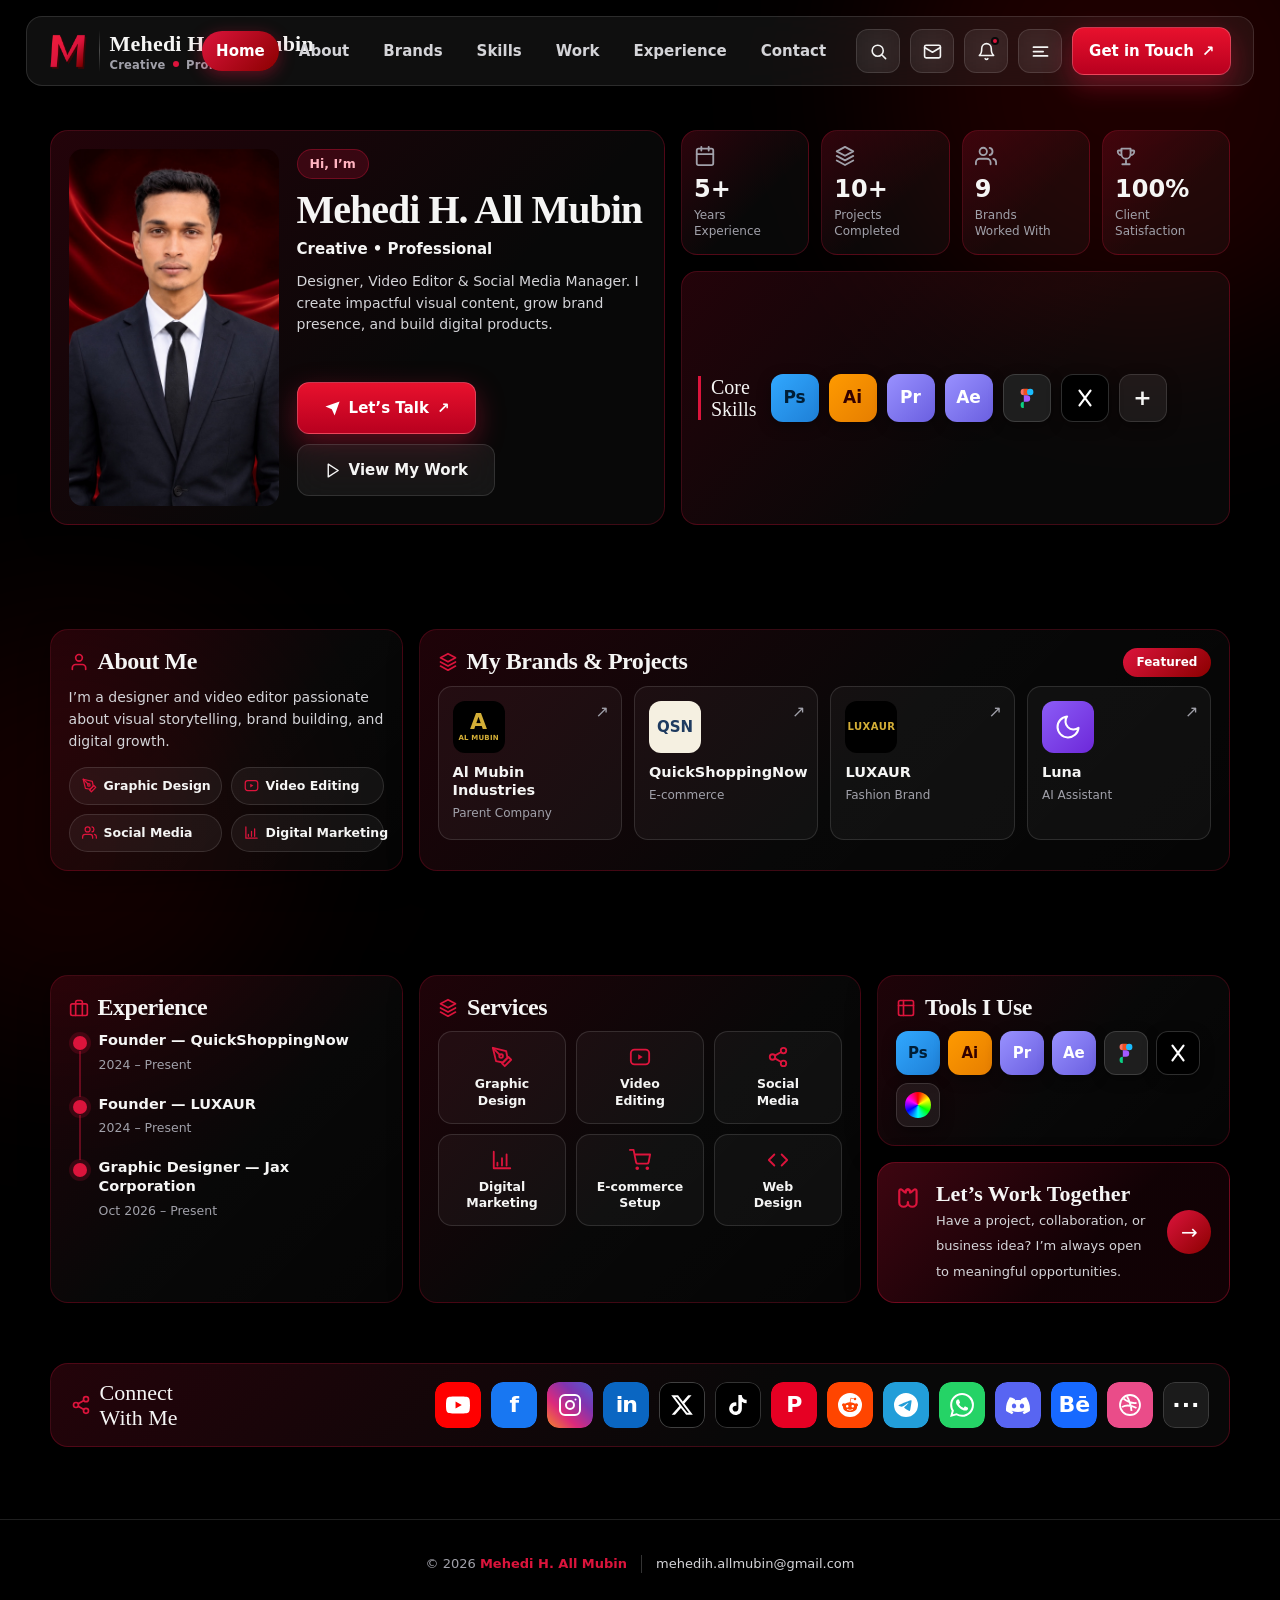
==== commit ebe9cf7c: "Revert to featured-brands state (2d6e9a7): remove terminal portfolio + Connect bar rebuild" ====
--- a/index.html
+++ b/index.html
@@ -1098,9 +1098,8 @@
 .hp-work-arrow{flex:none;width:44px;height:44px;border-radius:50%;background:linear-gradient(135deg,#DC143C,#8B0000);color:#fff;display:flex;align-items:center;justify-content:center;font-size:20px}
 /* --- connect bar --- */
 .hp-connect{display:flex;align-items:center;gap:18px;background:linear-gradient(135deg,rgba(220,20,60,.16),rgba(255,255,255,.03) 60%);border:1px solid rgba(220,20,60,.25);border-radius:18px;padding:16px 20px}
-.hp-connect-h{font-family:'Cormorant',serif;font-size:22px;line-height:1.15;display:flex;align-items:center;gap:9px;flex:none;white-space:nowrap}
-.hp-connect-icons{flex:1;display:flex;gap:10px;justify-content:space-between;flex-wrap:nowrap;overflow:hidden;min-width:0}
-.hp-connect-icons .hp-con-hide{display:none}
+.hp-connect-h{font-family:'Cormorant',serif;font-size:22px;line-height:1.15;display:flex;align-items:center;gap:9px;flex:none}
+.hp-connect-icons{flex:1;display:flex;gap:10px;justify-content:flex-end;flex-wrap:wrap}
 .hp-con-ic{flex:none;width:46px;height:46px;border-radius:12px;overflow:hidden;display:block}
 .hp-con-ic .bl{width:46px;height:46px;border-radius:12px;font-size:22px}
 .hp-con-ic .bl svg{width:24px;height:24px}
@@ -1173,189 +1172,6 @@
   .hp-stat span{font-size:10px}
   .hp-brand-txt b{font-size:10px}
   .hp-connect-icons{gap:1px}
-}
-
-/* ============ PORTFOLIO — TERMINAL (Neovim-style infinite canvas) ============ */
-/* Full-screen terminal portfolio (portfolio.html only, body.pf-terminal).
-   Monospace throughout; theme colours live in --pf-* vars, switched by
-   [data-theme] on .pf-app (see 14. brands.js THEMES). */
-body.pf-terminal{overflow:hidden;background:#0a0a0a}
-body.pf-terminal>header,body.pf-terminal>footer,body.pf-terminal .glow,
-body.pf-terminal #nav-drawer,body.pf-terminal #search-overlay,body.pf-terminal #drawer-backdrop{display:none!important}
-.pf-app{
-  --pf-bg:#0a0a0a;--pf-panel:#0d0d0d;--pf-panel2:#111111;
-  --pf-border:#2b2b2b;--pf-text:#e8e8e8;--pf-muted:#8a8a8a;
-  --pf-acc:#ff5c38;--pf-green:#4ade80;--pf-yellow:#facc15;
-  --pf-cyan:#22d3ee;--pf-purple:#c084fc;--pf-red:#f87171;
-  --pf-mono:ui-monospace,'SFMono-Regular',Menlo,Consolas,'Liberation Mono',monospace;
-  height:100dvh;display:flex;flex-direction:column;overflow:hidden;
-  background:var(--pf-bg);color:var(--pf-text);font-family:var(--pf-mono);
-  font-size:13px;line-height:1.55;
-}
-/* Theme palettes — one rule per theme, used by .pf-app AND by each theme card. */
-[data-theme="blackmoney"]{--pf-bg:#0a0a0a;--pf-panel:#0d0d0d;--pf-panel2:#111111;--pf-border:#2b2b2b;--pf-text:#e8e8e8;--pf-muted:#8a8a8a;--pf-acc:#ff5c38;--pf-green:#4ade80;--pf-yellow:#facc15;--pf-cyan:#22d3ee;--pf-purple:#c084fc;--pf-red:#f87171}
-[data-theme="circuit"]{--pf-bg:#0b1220;--pf-panel:#0e1626;--pf-panel2:#111c30;--pf-border:#1e2a3d;--pf-text:#dbeafe;--pf-muted:#7c8aa0;--pf-acc:#38bdf8;--pf-green:#34d399;--pf-yellow:#fbbf24;--pf-cyan:#22d3ee;--pf-purple:#a78bfa;--pf-red:#f87171}
-[data-theme="lightning"]{--pf-bg:#0a0a08;--pf-panel:#0f0f0a;--pf-panel2:#14140d;--pf-border:#2b2b1a;--pf-text:#fef9c3;--pf-muted:#a3a380;--pf-acc:#facc15;--pf-green:#a3e635;--pf-yellow:#fde047;--pf-cyan:#67e8f9;--pf-purple:#d8b4fe;--pf-red:#fca5a5}
-[data-theme="crimson"]{--pf-bg:#0d0205;--pf-panel:#120408;--pf-panel2:#18060c;--pf-border:#3d0a14;--pf-text:#ffe4e6;--pf-muted:#a37a82;--pf-acc:#dc143c;--pf-green:#4ade80;--pf-yellow:#fbbf24;--pf-cyan:#22d3ee;--pf-purple:#c084fc;--pf-red:#f87171}
-[data-theme="gold"]{--pf-bg:#0d0b06;--pf-panel:#12100a;--pf-panel2:#181509;--pf-border:#2e2a1a;--pf-text:#fef3c7;--pf-muted:#a39a7a;--pf-acc:#d4af37;--pf-green:#86efac;--pf-yellow:#fde047;--pf-cyan:#67e8f9;--pf-purple:#d8b4fe;--pf-red:#fca5a5}
-[data-theme="forest"]{--pf-bg:#060d08;--pf-panel:#0a120c;--pf-panel2:#0d1810;--pf-border:#1a2e1f;--pf-text:#dcfce7;--pf-muted:#7a9a82;--pf-acc:#22c55e;--pf-green:#4ade80;--pf-yellow:#fde047;--pf-cyan:#5eead4;--pf-purple:#c4b5fd;--pf-red:#fca5a5}
-[data-theme="ocean"]{--pf-bg:#050a12;--pf-panel:#081120;--pf-panel2:#0b1729;--pf-border:#16283d;--pf-text:#dbeafe;--pf-muted:#7c93a8;--pf-acc:#38bdf8;--pf-green:#2dd4bf;--pf-yellow:#fde047;--pf-cyan:#22d3ee;--pf-purple:#a78bfa;--pf-red:#f87171}
-[data-theme="mono"]{--pf-bg:#000000;--pf-panel:#050505;--pf-panel2:#0a0a0a;--pf-border:#333333;--pf-text:#ffffff;--pf-muted:#999999;--pf-acc:#ffffff;--pf-green:#ffffff;--pf-yellow:#ffffff;--pf-cyan:#ffffff;--pf-purple:#ffffff;--pf-red:#ffffff}
-/* Top bar */
-.pf-topbar{flex:none;height:48px;display:flex;align-items:center;justify-content:space-between;gap:12px;padding:0 16px;border-bottom:1px solid var(--pf-border);background:var(--pf-panel)}
-.pf-logo{display:flex;align-items:center;gap:9px;text-decoration:none;color:var(--pf-text);font-size:13px;white-space:nowrap}
-.pf-logo b{display:grid;place-items:center;width:26px;height:26px;border-radius:6px;background:var(--pf-acc);color:#fff;font-size:12px}
-.pf-logo span{color:var(--pf-muted)}
-.pf-top-right{display:flex;align-items:center;gap:14px}
-.pf-counter{color:var(--pf-muted);font-size:12px;letter-spacing:.06em}
-.pf-gh{color:var(--pf-acc);text-decoration:none;font-size:13px}
-/* Body: rail + stage */
-.pf-body{flex:1;display:flex;min-height:0}
-.pf-rail{flex:none;width:168px;border-right:1px solid var(--pf-border);background:var(--pf-panel);padding:14px 10px;display:flex;flex-direction:column;gap:2px;overflow-y:auto}
-.pf-rail-head{padding:2px 10px 12px;font-size:11px;letter-spacing:.14em;line-height:1.7;color:var(--pf-muted)}
-.pf-rail-head b{display:block;font-size:16px;letter-spacing:.08em;color:var(--pf-acc)}
-.pf-rail-item{display:flex;align-items:center;gap:9px;width:100%;text-align:left;background:none;border:none;border-left:2px solid transparent;color:var(--pf-muted);font:inherit;font-size:13px;padding:7px 10px;border-radius:0 6px 6px 0;cursor:pointer}
-.pf-rail-item i{font-style:normal;font-size:10px;color:var(--pf-muted);opacity:.7}
-.pf-rail-item:hover{color:var(--pf-text);background:rgba(255,255,255,.04)}
-.pf-rail-item.is-active{color:var(--pf-text);background:rgba(255,255,255,.06);border-left-color:var(--pf-acc)}
-.pf-rail-home{margin-top:auto;padding:9px 10px;color:var(--pf-acc);text-decoration:none;font-size:13px}
-/* Stage + canvas */
-.pf-stage{flex:1;position:relative;overflow:hidden;cursor:grab;min-width:0;
-  background-image:radial-gradient(rgba(255,255,255,.055) 1px,transparent 1px);background-size:26px 26px}
-.pf-stage.dragging{cursor:grabbing}
-.pf-canvas{position:absolute;top:0;left:0;width:4030px;height:1700px;transform-origin:0 0;will-change:transform;transition:transform .55s cubic-bezier(.22,.8,.24,1)}
-.pf-panel[data-panel="0"]{left:90px;top:90px}
-.pf-panel[data-panel="1"]{left:1080px;top:90px}
-.pf-panel[data-panel="2"]{left:2070px;top:90px}
-.pf-panel[data-panel="3"]{left:3060px;top:90px}
-.pf-panel[data-panel="4"]{left:90px;top:950px}
-.pf-panel[data-panel="5"]{left:1080px;top:950px}
-.pf-panel[data-panel="6"]{left:2070px;top:950px}
-.pf-panel[data-panel="7"]{left:3060px;top:950px}
-.pf-canvas.no-anim{transition:none!important}
-/* Panel */
-.pf-panel{position:absolute;width:880px;min-height:420px;background:var(--pf-panel);border:1px solid var(--pf-border);border-radius:10px;display:flex;flex-direction:column;overflow:hidden;box-shadow:0 18px 50px rgba(0,0,0,.5)}
-.pf-prompt{flex:none;height:36px;display:flex;align-items:center;gap:8px;padding:0 12px;border-bottom:1px solid var(--pf-border);background:var(--pf-panel2);font-size:12.5px;color:var(--pf-muted)}
-.pf-dot{width:8px;height:8px;border-radius:50%;background:var(--pf-green);flex:none}
-.pf-prompt-right{margin-left:auto}
-.pf-content{flex:1;min-height:0;overflow:auto;padding:16px 18px;font-size:13px}
-.pf-content::-webkit-scrollbar{width:8px;height:8px}
-.pf-content::-webkit-scrollbar-thumb{background:var(--pf-border);border-radius:4px}
-.pf-status{flex:none;min-height:30px;display:flex;align-items:center;flex-wrap:wrap;gap:6px 16px;padding:5px 12px;border-top:1px solid var(--pf-border);background:var(--pf-panel2);font-size:11px;letter-spacing:.08em;color:var(--pf-muted)}
-.pf-status b{color:var(--pf-text);font-weight:700}
-.pf-status-right{margin-left:auto}
-.pf-muted{color:var(--pf-muted)}
-.c-acc{color:var(--pf-acc)}
-/* Intro editor */
-.pf-editor{display:flex;border:1px solid var(--pf-border);border-radius:8px;overflow:hidden;background:#000}
-.pf-gutter{flex:none;width:34px;text-align:right;padding:10px 8px 10px 0;color:var(--pf-muted);font-size:11.5px;line-height:18px;background:rgba(255,255,255,.02);border-right:1px solid var(--pf-border);user-select:none}
-.pf-code{flex:1;min-width:0;padding:10px 12px;font-size:12.5px;line-height:18px;overflow:hidden}
-.pf-cl{white-space:nowrap;overflow:hidden;text-overflow:ellipsis}
-.c-com{color:var(--pf-muted)}
-.c-kw{color:var(--pf-purple)}
-.c-var{color:var(--pf-cyan)}
-.c-key{color:var(--pf-yellow)}
-.c-str{color:var(--pf-green)}
-.c-num{color:var(--pf-acc)}
-.pf-portrait{width:240px;height:180px;overflow:hidden;border-radius:6px;margin:2px auto}
-.pf-portrait img{width:100%;height:100%;object-fit:cover;object-position:center 18%;display:block}
-.pf-kbd{margin-top:10px;border:1px solid var(--pf-border);border-radius:8px;padding:10px;background:var(--pf-panel2)}
-.pf-kbd-row{display:flex;gap:5px;justify-content:center;margin-bottom:5px}
-.pf-kbd-row:last-of-type{margin-bottom:0}
-.pf-kbd-row span{width:26px;height:26px;display:grid;place-items:center;border:1px solid var(--pf-border);border-radius:5px;font-size:11px;color:var(--pf-muted);background:var(--pf-panel)}
-.pf-kbd-row span.on{border-color:var(--pf-acc);color:var(--pf-acc);background:rgba(255,92,56,.12)}
-.pf-kbd-cap{text-align:center;font-size:10.5px;color:var(--pf-muted);margin-top:7px}
-/* whoami / generic terminal text */
-.pf-tree{margin:0 0 4px;font:inherit;font-size:12.5px;line-height:1.6;color:var(--pf-green);white-space:pre-wrap}
-.pf-cmd{margin:12px 0 6px;color:var(--pf-text)}
-.pf-cmd:first-child{margin-top:0}
-.pf-text{margin:0 0 8px;color:var(--pf-muted)}
-.pf-fetch{margin:0;font:inherit;font-size:12.5px;line-height:1.65;color:var(--pf-text);white-space:pre-wrap}
-.pf-links{margin:0;line-height:2}
-.pf-links a{color:var(--pf-acc);text-decoration:underline;text-underline-offset:2px;margin-right:14px;white-space:nowrap}
-.pf-links-big a{font-size:14px}
-.pf-cta{margin:14px 0 0}
-.pf-cta a{color:var(--pf-acc);text-decoration:underline;text-underline-offset:2px}
-/* stack */
-.pf-list{list-style:none;padding:0;margin:0 0 8px}
-.pf-list li{display:flex;align-items:center;gap:10px;margin-bottom:6px}
-.pf-list li span{width:110px;flex:none}
-.pf-list li i{flex:1;height:8px;background:rgba(255,255,255,.08);border-radius:4px;position:relative;display:block}
-.pf-list li i::after{content:"";position:absolute;left:0;top:0;bottom:0;width:var(--w,50%);background:var(--pf-green);border-radius:4px}
-.pf-tags{display:flex;flex-wrap:wrap;gap:6px;margin:0 0 8px}
-.pf-tags span{border:1px solid var(--pf-border);border-radius:20px;padding:3px 10px;font-size:12px;color:var(--pf-text);background:var(--pf-panel2)}
-.pf-cal{display:grid;grid-template-rows:repeat(7,11px);grid-auto-flow:column;grid-auto-columns:11px;gap:3px;margin:6px 0 2px;overflow-x:auto;padding-bottom:2px}
-.pf-cal-cell{width:11px;height:11px;border-radius:2px;background:rgba(255,255,255,.07)}
-.pf-cal-cell.lv1{background:rgba(74,222,128,.4)}
-.pf-cal-cell.lv2{background:rgba(74,222,128,.6)}
-.pf-cal-cell.lv3{background:rgba(74,222,128,.85)}
-.pf-cal-cell.lv4{background:#4ade80}
-.pf-cal-cell.future{opacity:.35}
-.pf-cal-cap{font-size:11px;color:var(--pf-muted);margin:6px 0 0}
-/* themes */
-.pf-themes{display:grid;grid-template-columns:repeat(4,1fr);gap:12px;margin-top:4px}
-.pf-theme{border:1px solid var(--pf-border);border-radius:8px;overflow:hidden;background:var(--pf-panel2);cursor:pointer;text-align:left;font:inherit;padding:0;color:var(--pf-text)}
-.pf-theme:hover{border-color:var(--pf-muted)}
-.pf-theme.is-active{border-color:var(--pf-acc);box-shadow:0 0 0 1px var(--pf-acc)}
-.pf-theme-mini{display:block;height:76px;padding:9px 10px;font-size:10px;line-height:1.55;background:var(--pf-bg);color:var(--pf-text);overflow:hidden}
-.pf-theme-mini .t-line{display:block;white-space:nowrap;overflow:hidden;text-overflow:ellipsis}
-.t-kw{color:var(--pf-purple)}
-.t-var{color:var(--pf-cyan)}
-.t-str{color:var(--pf-green)}
-.t-com{color:var(--pf-muted)}
-.t-fn{color:var(--pf-yellow)}
-.pf-theme-name{display:flex;align-items:center;justify-content:space-between;padding:8px 10px;font-size:12px;border-top:1px solid var(--pf-border);color:var(--pf-text)}
-.pf-theme-name i{font-style:normal;color:var(--pf-acc);font-size:10px;visibility:hidden}
-.pf-theme.is-active .pf-theme-name i{visibility:visible}
-/* work log / projects / brands */
-.pf-head{margin:0 0 10px;font-size:14px}
-.pf-log{list-style:none;padding:0;margin:0}
-.pf-log li{display:flex;flex-wrap:wrap;gap:2px 12px;align-items:baseline;padding:9px 0;border-bottom:1px dashed var(--pf-border)}
-.pf-log-date{width:170px;flex:none;color:var(--pf-yellow);font-size:12px}
-.pf-log b{font-size:13px}
-.pf-log li span:last-child{color:var(--pf-muted);font-size:12.5px}
-.pf-proj{list-style:none;padding:0;margin:0}
-.pf-proj li{padding:11px 0;border-bottom:1px dashed var(--pf-border)}
-.pf-proj li:last-child{border-bottom:none}
-.pf-proj b{font-size:14px}
-.pf-proj p{margin:4px 0 0;color:var(--pf-muted);font-size:12.5px}
-.pf-tag{margin-left:8px;font-size:11px;color:var(--pf-cyan);border:1px solid var(--pf-border);padding:2px 8px;border-radius:20px;white-space:nowrap}
-.pf-brands{display:grid;grid-template-columns:1fr 1fr;gap:8px}
-.pf-brand{display:flex;gap:10px;align-items:center;border:1px solid var(--pf-border);border-radius:8px;padding:9px 10px;background:var(--pf-panel2);min-width:0}
-.pf-b-mono{flex:none;width:38px;height:38px;border-radius:8px;display:grid;place-items:center;font-size:11px;font-weight:700;color:#fff;overflow:hidden;text-align:center;line-height:1.1}
-.pf-brand b{display:block;font-size:13px;line-height:1.3}
-.pf-brand div span{display:block;font-size:11.5px;color:var(--pf-muted);line-height:1.45}
-/* zoom + nav controls */
-.pf-zoom{position:absolute;right:14px;bottom:14px;display:flex;gap:6px;align-items:center;z-index:5}
-.pf-zoom button{background:var(--pf-panel);border:1px solid var(--pf-border);color:var(--pf-text);border-radius:6px;padding:5px 10px;font:inherit;font-size:12px;cursor:pointer}
-.pf-zoom button:hover{border-color:var(--pf-muted)}
-.pf-zoom span{font-size:12px;color:var(--pf-muted);min-width:44px;text-align:center}
-.pf-nav{position:absolute;top:50%;transform:translateY(-50%);z-index:5;width:38px;height:38px;border-radius:50%;background:var(--pf-panel);border:1px solid var(--pf-border);color:var(--pf-text);font-size:16px;cursor:pointer;display:grid;place-items:center}
-.pf-nav:hover{border-color:var(--pf-muted)}
-.pf-prev{left:12px}
-.pf-next{right:12px}
-/* Phone: stacked panels, horizontal rail */
-@media (max-width:760px){
-  body.pf-terminal{overflow:auto}
-  .pf-app{height:auto;min-height:100dvh;overflow:visible}
-  .pf-topbar{position:sticky;top:0;z-index:10}
-  .pf-logo span{display:none}
-  .pf-body{flex-direction:column}
-  .pf-rail{width:auto;flex-direction:row;overflow-x:auto;border-right:none;border-bottom:1px solid var(--pf-border);padding:8px;position:sticky;top:48px;z-index:9;gap:6px}
-  .pf-rail-head{display:none}
-  .pf-rail-item{width:auto;white-space:nowrap;border-left:none;border-bottom:2px solid transparent;border-radius:6px 6px 0 0;padding:6px 10px}
-  .pf-rail-item.is-active{border-bottom-color:var(--pf-acc)}
-  .pf-rail-home{margin:0 0 0 auto;white-space:nowrap;padding:6px 10px}
-  .pf-stage{overflow:visible;cursor:default;background-image:none}
-  .pf-canvas{position:static;display:block;transform:none!important;padding:12px;width:auto;height:auto}
-  .pf-panel{position:static;width:auto;height:auto;min-height:0;margin-bottom:14px}
-  .pf-content{overflow:visible}
-  .pf-zoom,.pf-nav{display:none}
-  .pf-themes{grid-template-columns:repeat(2,1fr)}
-  .pf-brands{grid-template-columns:1fr}
-  .pf-log-date{width:100%}
-  .pf-gutter{display:none}
-  .pf-portrait{width:auto;height:150px;margin:2px 0}
 }
 </style>
 </head>
@@ -1517,7 +1333,7 @@
     </section>
     <!-- CONNECT -->
     <section class="hp-connect">
-      <span class="hp-connect-h"><span class="hp-h-ic"><svg width="20" height="20" viewBox="0 0 24 24" fill="none" stroke="currentColor" stroke-width="2" stroke-linecap="round" stroke-linejoin="round" aria-hidden="true"><circle cx="18" cy="5" r="3"/><circle cx="6" cy="12" r="3"/><circle cx="18" cy="19" r="3"/><path d="M8.6 13.5l6.8 4M15.4 6.5l-6.8 4"/></svg></span>Connect With Me</span>
+      <span class="hp-connect-h"><span class="hp-h-ic"><svg width="20" height="20" viewBox="0 0 24 24" fill="none" stroke="currentColor" stroke-width="2" stroke-linecap="round" stroke-linejoin="round" aria-hidden="true"><circle cx="18" cy="5" r="3"/><circle cx="6" cy="12" r="3"/><circle cx="18" cy="19" r="3"/><path d="M8.6 13.5l6.8 4M15.4 6.5l-6.8 4"/></svg></span>Connect<br>With Me</span>
       <div class="hp-connect-icons">
         <a class="hp-con-ic" data-platform="youtube" aria-label="YouTube" href="https://www.youtube.com" target="_blank" rel="noopener"><span class="bl bl-yt"><svg width="24" height="24" viewBox="0 0 24 24" fill="#fff" aria-hidden="true"><path d="M23.5 6.19a3.02 3.02 0 0 0-2.12-2.14C19.5 3.55 12 3.55 12 3.55s-7.5 0-9.38.5A3.02 3.02 0 0 0 .5 6.19C0 8.07 0 12 0 12s0 3.93.5 5.81a3.02 3.02 0 0 0 2.12 2.14c1.88.5 9.38.5 9.38.5s7.5 0 9.38-.5a3.02 3.02 0 0 0 2.12-2.14C24 15.93 24 12 24 12s0-3.93-.5-5.81zM9.55 15.57V8.43L15.82 12l-6.27 3.57z"/></svg></span></a>
         <a class="hp-con-ic" data-platform="facebook" aria-label="Facebook" href="https://www.facebook.com" target="_blank" rel="noopener"><span class="bl bl-fb">f</span></a>
@@ -1543,46 +1359,6 @@
   <div class="wrap"><span>&copy; 2026 <b>Mehedi H. All Mubin</b></span><span class="home-foot-div" aria-hidden="true"></span><span><a href="mailto:mehedih.allmubin@gmail.com"><svg width="17" height="17" viewBox="0 0 24 24" fill="none" stroke="currentColor" stroke-width="2" stroke-linecap="round" stroke-linejoin="round" aria-hidden="true"><rect x="2" y="4" width="20" height="16" rx="2"/><path d="M22 7l-10 6L2 7"/></svg> mehedih.allmubin@gmail.com</a></span></div>
 </footer>
 <!-- Reviews Admin: settings panel (discreet, opened from the footer Admin link) -->
-<!-- 17. admin-dashboard.html — Admin dashboard (Option A, liquid glass).
-     SOURCE OF TRUTH for the admin panel. Splice into all 6 page sources with
-     apply-admin-dashboard.py (replaces the old admin-modal block
-     up to the toast div). Then run 00. build.py.
-     ALL form IDs below must stay exactly as-is — 03/05/13/14/15/16.js read them.
-     Real data only: stats/donut/at-a-glance read localStorage counts;
-     views/visitors + the analytics chart are honest empty states (static site
-     tracks nothing); recent activity logs real admin opens to localStorage. -->
-<!-- 17. admin-dashboard.html — Admin dashboard (Option A, liquid glass).
-     SOURCE OF TRUTH for the admin panel. Splice into all 6 page sources with
-     apply-admin-dashboard.py (replaces the old admin-modal block
-     up to the toast div). Then run 00. build.py.
-     ALL form IDs below must stay exactly as-is — 03/05/13/14/15/16.js read them.
-     Real data only: stats/donut/at-a-glance read localStorage counts;
-     views/visitors + the analytics chart are honest empty states (static site
-     tracks nothing); recent activity logs real admin opens to localStorage. -->
-<!-- 17. admin-dashboard.html — Admin dashboard (Option A, liquid glass).
-     SOURCE OF TRUTH for the admin panel. Splice into all 6 page sources with
-     apply-admin-dashboard.py (replaces the old admin-modal block
-     up to the toast div). Then run 00. build.py.
-     ALL form IDs below must stay exactly as-is — 03/05/13/14/15/16.js read them.
-     Real data only: stats/donut/at-a-glance read localStorage counts;
-     views/visitors + the analytics chart are honest empty states (static site
-     tracks nothing); recent activity logs real admin opens to localStorage. -->
-<!-- 17. admin-dashboard.html — Admin dashboard (Option A, liquid glass).
-     SOURCE OF TRUTH for the admin panel. Splice into all 6 page sources with
-     apply-admin-dashboard.py (replaces the old admin-modal block
-     up to the toast div). Then run 00. build.py.
-     ALL form IDs below must stay exactly as-is — 03/05/13/14/15/16.js read them.
-     Real data only: stats/donut/at-a-glance read localStorage counts;
-     views/visitors + the analytics chart are honest empty states (static site
-     tracks nothing); recent activity logs real admin opens to localStorage. -->
-<!-- 17. admin-dashboard.html — Admin dashboard (Option A, liquid glass).
-     SOURCE OF TRUTH for the admin panel. Splice into all 6 page sources with
-     apply-admin-dashboard.py (replaces the old admin-modal block
-     up to the toast div). Then run 00. build.py.
-     ALL form IDs below must stay exactly as-is — 03/05/13/14/15/16.js read them.
-     Real data only: stats/donut/at-a-glance read localStorage counts;
-     views/visitors + the analytics chart are honest empty states (static site
-     tracks nothing); recent activity logs real admin opens to localStorage. -->
 <!-- 17. admin-dashboard.html — Admin dashboard (Option A, liquid glass).
      SOURCE OF TRUTH for the admin panel. Splice into all 6 page sources with
      apply-admin-dashboard.py (replaces the old admin-modal block
@@ -3200,41 +2976,7 @@
       }
     });
     renderCustomPublic();
-    fitConnect();
-  }
-  // Home "Connect With Me" bar: show as many icons as fit the bar, hide
-  // the rest (the "···" link opens the full list on the Contact page).
-  // Bigger display -> more icons; smaller display -> fewer.
-  function fitConnect(){
-    var wrap = document.querySelector('.hp-connect-icons');
-    if(!wrap) return;
-    var icons = Array.prototype.slice.call(wrap.querySelectorAll('.hp-con-ic'));
-    var more = wrap.querySelector('.hp-con-more');
-    icons.forEach(function(ic){ ic.classList.remove('hp-con-hide'); });
-    if(more) more.classList.remove('hp-con-hide');
-    var avail = wrap.clientWidth;
-    if(!avail) return;
-    var gap = parseFloat(getComputedStyle(wrap).columnGap) || 0;
-    var vis = icons.filter(function(ic){ return getComputedStyle(ic).display !== 'none'; });
-    var total = 0;
-    vis.forEach(function(ic, i){ total += ic.offsetWidth + (i ? gap : 0); });
-    var showMore = total > avail;
-    var limit = showMore ? avail - (more ? more.offsetWidth : 0) - gap : avail;
-    var used = 0;
-    vis.forEach(function(ic){
-      var w = ic.offsetWidth;
-      var need = used === 0 ? w : used + gap + w;
-      if(need <= limit){ used = need; }
-      else ic.classList.add('hp-con-hide');
-    });
-    if(more) more.classList.toggle('hp-con-hide', !showMore);
-  }
-  var fitT = null;
-  window.addEventListener('resize', function(){
-    clearTimeout(fitT);
-    fitT = setTimeout(fitConnect, 120);
-  });
-  window.addEventListener('load', fitConnect);
+  }
   // Custom platforms on the public Contact page: append a tile per added
   // platform to the Social Media grid and keep the "(16)" count real.
   function renderCustomPublic(){
@@ -3508,24 +3250,21 @@
     if(m.length===1 && parts[0]) m=parts[0].slice(0,2).toUpperCase();
     return m||'?';
   }
-  // Render the terminal Portfolio brands panel (#pf-brands) from the list
-  // (Portfolio page only). Admin edits re-render here too.
+  // Render the Brands page grid from the list (Brands page only).
   function render(){
-    var box=document.getElementById('pf-brands');
-    if(!box) return;
+    var grid=document.querySelector('#brands .grid');
+    if(!grid) return;
     var list=getList();
-    box.innerHTML='';
+    grid.innerHTML='';
     list.forEach(function(b){
-      var d=document.createElement('div'); d.className='pf-brand';
-      var monoTxt=b.mono||mono(b.name);
-      var tile=b.tile||'bt-default';
-      d.innerHTML='<span class="pf-b-mono '+esc(tile)+'"></span><div><b></b><span></span></div>';
-      d.querySelector('.pf-b-mono').textContent=monoTxt;
-      d.querySelector('b').textContent=b.name;
-      d.querySelector('div span').textContent=b.role+' — '+b.line;
-      box.appendChild(d);
+      var card=document.createElement('article');
+      card.className='card brand-card';
+      card.innerHTML='<div class="who"><span class="avatar">'+esc(b.mono)+'</span><div><h3></h3><span></span></div></div><p></p>';
+      card.querySelector('h3').textContent=b.name;
+      card.querySelector('.who div span').textContent=b.role;
+      card.querySelector('p').textContent=b.line;
+      grid.appendChild(card);
     });
-    var c=$('pf-brands-count'); if(c) c.textContent=list.length;
   }
   // Render the home page "My Brands & Projects" grid (home page only).
   // Tile mark comes from the brand's logo (default brands) or its monogram
@@ -3638,235 +3377,9 @@
   if(addBtn) addBtn.addEventListener('click', saveForm);
   var cancelBtn=$('br-cancel');
   if(cancelBtn) cancelBtn.addEventListener('click', resetForm);
-  // ---- Terminal portfolio (portfolio.html only) ----
-  // Infinite canvas: drag to pan, wheel to zoom, rail / arrows / keys to jump
-  // between the 8 panels, counter [n/8]. On phone the panels stack and
-  // scroll normally (see the phone CSS).
-  var THEMES=[
-    {id:'blackmoney', name:'Blackmoney', bg:'#0a0a0a', acc:'#ff5c38'},
-    {id:'circuit', name:'Circuit', bg:'#0b1220', acc:'#38bdf8'},
-    {id:'lightning', name:'Lightning', bg:'#0a0a08', acc:'#facc15'},
-    {id:'crimson', name:'Crimson', bg:'#0d0205', acc:'#dc143c'},
-    {id:'gold', name:'Gold', bg:'#0d0b06', acc:'#d4af37'},
-    {id:'forest', name:'Forest', bg:'#060d08', acc:'#22c55e'},
-    {id:'ocean', name:'Ocean', bg:'#050a12', acc:'#38bdf8'},
-    {id:'mono', name:'Mono', bg:'#000000', acc:'#ffffff'}
-  ];
-  // Real GitHub commit counts per day (api.github.com, 2026-11-26).
-  var COMMITS={'2026-11-22':3,'2026-11-23':11,'2026-11-24':7,'2026-11-25':6};
-  function initTerminal(){
-    var app=document.querySelector('.pf-app');
-    if(!app) return;
-    var stage=$('pf-stage'), canvas=$('pf-canvas');
-    if(!stage||!canvas) return;
-    var panels=Array.prototype.slice.call(canvas.querySelectorAll('.pf-panel'));
-    var railItems=Array.prototype.slice.call(document.querySelectorAll('.pf-rail-item'));
-    var counter=$('pf-counter'), zoomLabel=$('pf-zoom-label');
-    var N=panels.length;
-    var state={x:0,y:0,s:1,cur:0};
-    var isPhone=function(){ return window.innerWidth<=760; };
-    function apply(){ canvas.style.transform='translate('+state.x+'px,'+state.y+'px) scale('+state.s+')'; }
-    function stageSize(){ return {w:stage.clientWidth,h:stage.clientHeight}; }
-    function setAnim(on){ canvas.classList.toggle('no-anim', !on); }
-    function updateCounter(){
-      var best=0, bd=1e9, i, d;
-      if(isPhone()){
-        var mid=window.scrollY+window.innerHeight/2;
-        panels.forEach(function(p,idx){
-          var r=p.getBoundingClientRect();
-          var c=r.top+window.scrollY+r.height/2;
-          d=Math.abs(c-mid); if(d<bd){bd=d;best=idx;}
-        });
-      } else {
-        var st=stageSize();
-        var cx=(st.w/2-state.x)/state.s, cy=(st.h/2-state.y)/state.s;
-        panels.forEach(function(p,idx){
-          var px=p.offsetLeft+p.offsetWidth/2, py=p.offsetTop+p.offsetHeight/2;
-          d=Math.hypot(px-cx,py-cy); if(d<bd){bd=d;best=idx;}
-        });
-      }
-      state.cur=best;
-      if(counter) counter.textContent='['+(best+1)+'/'+N+']';
-      railItems.forEach(function(it,idx){ it.classList.toggle('is-active', idx===best); });
-    }
-    function goTo(i, animate){
-      i=Math.max(0, Math.min(N-1, i));
-      state.cur=i;
-      if(isPhone()){
-        panels[i].scrollIntoView({behavior:animate===false?'auto':'smooth', block:'start'});
-        updateCounter();
-        return;
-      }
-      var st=stageSize();
-      var fitS=Math.min(1, (st.w-80)/880);
-      var s=Math.max(fitS, 0.35);
-      state.s=s;
-      var cx=panels[i].offsetLeft+panels[i].offsetWidth/2;
-      var cy=panels[i].offsetTop+panels[i].offsetHeight/2;
-      state.x=st.w/2-cx*s;
-      state.y=st.h/2-cy*s;
-      setAnim(animate!==false);
-      apply();
-      if(zoomLabel) zoomLabel.textContent=Math.round(s*100)+'%';
-      updateCounter();
-    }
-    function fitAll(animate){
-      if(isPhone()) return;
-      var st=stageSize();
-      var cw=canvas.scrollWidth, ch=canvas.scrollHeight;
-      if(!cw||!ch) return;
-      var s=Math.min((st.w-60)/cw, (st.h-60)/ch, 1);
-      state.s=s;
-      state.x=(st.w-cw*s)/2;
-      state.y=(st.h-ch*s)/2;
-      setAnim(animate!==false);
-      apply();
-      if(zoomLabel) zoomLabel.textContent=Math.round(s*100)+'%';
-      updateCounter();
-    }
-    function zoomBy(f, cx, cy){
-      if(isPhone()) return;
-      var ns=Math.max(0.25, Math.min(1.5, state.s*f));
-      var st=stageSize();
-      cx=(cx===undefined)?st.w/2:cx;
-      cy=(cy===undefined)?st.h/2:cy;
-      var wx=(cx-state.x)/state.s, wy=(cy-state.y)/state.s;
-      state.s=ns;
-      state.x=cx-wx*ns;
-      state.y=cy-wy*ns;
-      setAnim(false);
-      apply();
-      if(zoomLabel) zoomLabel.textContent=Math.round(ns*100)+'%';
-      updateCounter();
-    }
-    // Drag to pan (a real drag pans; a plain click still follows links).
-    var pDown=null, pDrag=false, suppressClick=false;
-    stage.addEventListener('pointerdown', function(e){
-      if(isPhone()) return;
-      pDown={x:e.clientX, y:e.clientY, sx:state.x, sy:state.y};
-      pDrag=false;
-    });
-    window.addEventListener('pointermove', function(e){
-      if(!pDown||isPhone()) return;
-      var dx=e.clientX-pDown.x, dy=e.clientY-pDown.y;
-      if(!pDrag && Math.hypot(dx,dy)>5){ pDrag=true; stage.classList.add('dragging'); }
-      if(pDrag){
-        state.x=pDown.sx+dx; state.y=pDown.sy+dy;
-        setAnim(false);
-        apply();
-      }
-    });
-    window.addEventListener('pointerup', function(){
-      if(pDown && pDrag){ suppressClick=true; setTimeout(function(){ suppressClick=false; }, 50); setTimeout(updateCounter, 60); }
-      pDown=null;
-      if(pDrag){ pDrag=false; stage.classList.remove('dragging'); }
-    });
-    stage.addEventListener('click', function(e){
-      if(suppressClick){ e.stopPropagation(); e.preventDefault(); }
-    }, true);
-    // Wheel: zoom over the canvas background; scroll inside a panel's content.
-    stage.addEventListener('wheel', function(e){
-      if(isPhone()) return;
-      var el=e.target.closest ? e.target.closest('.pf-content') : null;
-      if(el){
-        var canUp=el.scrollTop>0;
-        var canDown=el.scrollTop+el.clientHeight<el.scrollHeight-1;
-        if((e.deltaY<0 && canUp)||(e.deltaY>0 && canDown)) return;
-      }
-      e.preventDefault();
-      var r=stage.getBoundingClientRect();
-      var f=e.deltaY<0 ? 1.12 : 1/1.12;
-      zoomBy(f, e.clientX-r.left, e.clientY-r.top);
-    }, {passive:false});
-    // Rail / prev / next / zoom buttons.
-    railItems.forEach(function(it,i){ it.addEventListener('click', function(){ goTo(i); }); });
-    var prevBtn=$('pf-prev'), nextBtn=$('pf-next');
-    if(prevBtn) prevBtn.addEventListener('click', function(){ goTo(state.cur-1); });
-    if(nextBtn) nextBtn.addEventListener('click', function(){ goTo(state.cur+1); });
-    var zi=$('pf-zoom-in'), zo=$('pf-zoom-out'), zf=$('pf-zoom-fit');
-    if(zi) zi.addEventListener('click', function(){ zoomBy(1.25); });
-    if(zo) zo.addEventListener('click', function(){ zoomBy(1/1.25); });
-    if(zf) zf.addEventListener('click', function(){ fitAll(); });
-    document.addEventListener('keydown', function(e){
-      if(!app) return;
-      var t=e.target;
-      if(t && (t.tagName==='INPUT'||t.tagName==='TEXTAREA'||t.tagName==='SELECT'||t.isContentEditable)) return;
-      var adm=$('admin-modal');
-      if(adm && !adm.hidden) return;
-      if(e.key==='ArrowRight'){ goTo(state.cur+1); }
-      else if(e.key==='ArrowLeft'){ goTo(state.cur-1); }
-      else if(e.key==='+'||e.key==='='){ zoomBy(1.25); }
-      else if(e.key==='-'){ zoomBy(1/1.25); }
-      else if(e.key==='0'){ fitAll(); }
-    });
-    var rT=null;
-    window.addEventListener('resize', function(){
-      clearTimeout(rT);
-      rT=setTimeout(function(){ goTo(state.cur, false); }, 150);
-    });
-    window.addEventListener('load', function(){ goTo(state.cur, false); });
-    // Themes: build the 8 cards, click recolors the whole terminal.
-    var themeBox=$('pf-themes');
-    if(themeBox){
-      themeBox.innerHTML='';
-      THEMES.forEach(function(t){
-        var b=document.createElement('button');
-        b.type='button'; b.className='pf-theme'; b.setAttribute('data-theme', t.id);
-        b.innerHTML='<span class="pf-theme-mini">'
-          +'<span class="t-line"><span class="t-kw">const</span> <span class="t-var">theme</span> = <span class="t-str">"'+esc(t.id)+'"</span>;</span>'
-          +'<span class="t-line"><span class="t-com">// bg '+esc(t.bg)+' &middot; accent '+esc(t.acc)+'</span></span>'
-          +'<span class="t-line"><span class="t-fn">apply</span>(theme);</span>'
-          +'</span><span class="pf-theme-name">'+esc(t.name)+'<i>&#9679; active</i></span>';
-        b.addEventListener('click', function(){ applyTheme(t.id); });
-        themeBox.appendChild(b);
-      });
-    }
-    function applyTheme(id){
-      var t=THEMES[0];
-      THEMES.forEach(function(x){ if(x.id===id) t=x; });
-      app.setAttribute('data-theme', t.id);
-      var cs=$('pf-cs-name'); if(cs) cs.textContent=t.id;
-      var at=$('pf-active-theme'); if(at) at.textContent=t.id;
-      Array.prototype.slice.call(document.querySelectorAll('.pf-theme')).forEach(function(c){
-        c.classList.toggle('is-active', c.getAttribute('data-theme')===t.id);
-      });
-      try{ localStorage.setItem('pw_pf_theme', t.id); }catch(e){}
-    }
-    var saved=null;
-    try{ saved=localStorage.getItem('pw_pf_theme'); }catch(e){}
-    applyTheme(saved||'blackmoney');
-    // Contribution calendar (real commit counts, see COMMITS).
-    var cal=$('pf-cal');
-    if(cal){
-      var weeks=26, today=new Date(); today.setHours(0,0,0,0);
-      var start=new Date(today);
-      start.setDate(start.getDate()-start.getDay()-(weeks-1)*7);
-      cal.innerHTML='';
-      var total=0;
-      for(var w=0; w<weeks; w++){
-        for(var d=0; d<7; d++){
-          var dt=new Date(start); dt.setDate(start.getDate()+w*7+d);
-          var key=dt.getFullYear()+'-'+String(dt.getMonth()+1).padStart(2,'0')+'-'+String(dt.getDate()).padStart(2,'0');
-          var c=COMMITS[key]||0; total+=c;
-          var lv=c===0?0:c<=3?1:c<=6?2:c<=10?3:4;
-          var cell=document.createElement('span');
-          cell.className='pf-cal-cell lv'+lv;
-          cell.title=key+' · '+c+' commit'+(c===1?'':'s');
-          if(dt>today) cell.classList.add('future');
-          cal.appendChild(cell);
-        }
-      }
-      var cap=$('pf-cal-cap');
-      if(cap) cap.textContent=total+' commits · since 22 Nov 2026 · github.com/mehedihallmubin';
-    }
-    // Start on the intro panel.
-    goTo(0, false);
-    window.addEventListener('scroll', updateCounter, {passive:true});
-  }
   renderAdminList();
   render();
   renderHome();
-  initTerminal();
 })();
 </script>
 <script>/* 15. blog.js - Blog page + Admin blog editor.
